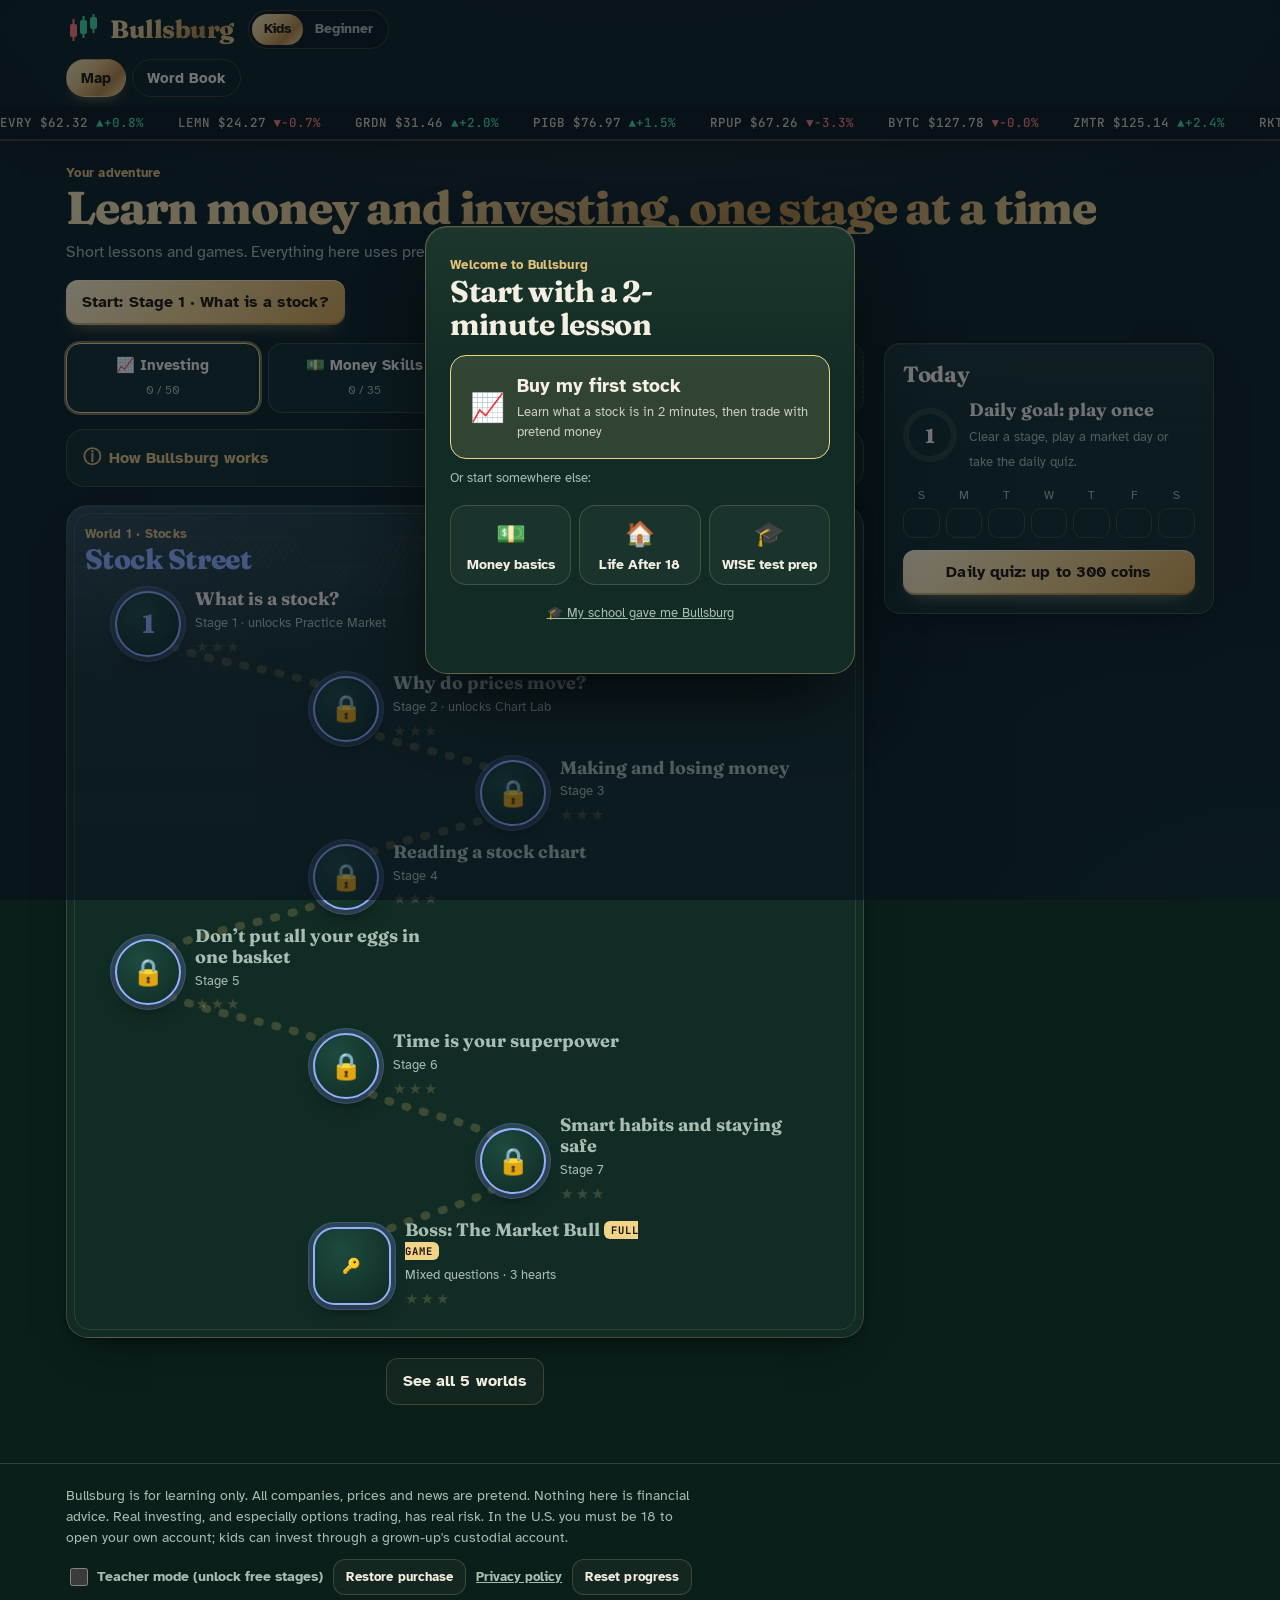
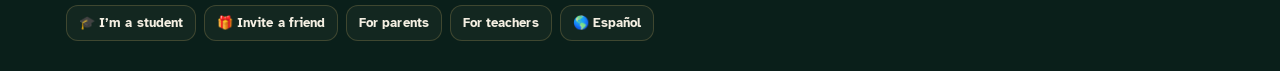
==== index.html @ 18c76fcd "Simpler first visit: one clear start, shorter home, tap-through lessons (1.5.12)" ====
<!doctype html><html lang="en"><head><meta charset="utf-8">
<meta name="viewport" content="width=device-width,initial-scale=1,viewport-fit=cover">
<title>Bullsburg: Money &amp; Investing Game</title><meta name="description" content="Bullsburg is a game that teaches money skills and investing: budgeting, banking, credit, taxes, stocks and options, all with pretend money. Free to start, with W!SE prep for schools.">
<meta http-equiv="Content-Security-Policy" content="default-src 'self'; script-src 'self' 'unsafe-inline'; style-src 'self' 'unsafe-inline'; img-src 'self' data: blob:; font-src 'self'; connect-src 'self' https://nvjlgiohvctocgbpegvi.supabase.co; media-src 'self' blob:; object-src 'none'; base-uri 'none'; form-action 'none'">
<meta name="referrer" content="no-referrer"><meta name="theme-color" content="#0A1F1A"><link rel="stylesheet" href="fonts.css"><link rel="manifest" href="manifest.json"><link rel="icon" type="image/png" sizes="48x48" href="/bullsburg-icon-48.png"><link rel="icon" type="image/png" sizes="96x96" href="/bullsburg-icon-96.png"><link rel="icon" type="image/png" sizes="192x192" href="/bullsburg-icon-192.png"><link rel="icon" href="/favicon.ico" sizes="any"><link rel="apple-touch-icon" href="/apple-touch-icon.png"><link rel="canonical" href="https://bullsburg.com/"><meta property="og:title" content="Bullsburg: Money &amp; Investing Game"><meta property="og:description" content="Learn money skills and investing by playing, with pretend money."><meta property="og:image" content="https://bullsburg.com/icon-512.png"><meta property="og:url" content="https://bullsburg.com/"><meta property="og:type" content="website"><script type="application/ld+json">{"@context": "https://schema.org", "@type": "Organization", "name": "Bullsburg", "legalName": "Bullsburg LLC", "url": "https://bullsburg.com/", "logo": "https://bullsburg.com/icon-512.png"}</script>
<style>:root{color-scheme:light;padding-top:env(safe-area-inset-top,0px);padding-bottom:env(safe-area-inset-bottom,0px)}body{margin:0;font:14px system-ui,sans-serif;-webkit-text-size-adjust:100%}img{max-width:100%}[hidden]{display:none!important}</style>
<script>window.TT_BUILD='web';window.TT_STORE_LINKS={};window.TT_ADS={};window.TT_SB={"url": "https://nvjlgiohvctocgbpegvi.supabase.co", "key": "sb_publishable_uY-81hCWhNXbnreZKwT7Tg_USO1Wljj", "google": true};window.TT_SITE="https://bullsburg.com";</script></head><body>


<style>
/* Layout: a game map of stages (two worlds), with sticky HUD + tab rail; each lab is a workbench of instrument + readout. */
:root, :root[data-theme="dark"], :root[data-theme="light"] {
  --bg: #0A1F1A; --surface: #112C25; --surface2: #163A31; --ink: #F4EFE2; --muted: #A9BCB2; --line: rgba(217,180,106,.22); --grid: rgba(217,180,106,.10);
  --accent: #E3C179; --accent-ink: #1B1404; --accent-soft: rgba(227,193,121,.14);
  --isle: #4FD6C4; --isle-soft: rgba(79,214,196,.14);
  --sun: #F2D488; --sun-ink: #1B1404; --ma: #E3C179;
  --up: #43DB9B; --down: #FF7A70; --up-soft: rgba(67,219,155,.15); --down-soft: rgba(255,122,112,.15);
  --lock: #5E7A70;
  --w1: #8FB2FF; --w3: #C3A6FF; --w3-soft: rgba(195,166,255,.14); --w4: #F4AE78; --w4-soft: rgba(244,174,120,.14); --w5: #F2D488; --w5-soft: rgba(242,212,136,.15);
  --gold: linear-gradient(135deg, #F8E7B0 0%, #E3C179 38%, #B8893B 70%, #F1D892 100%);
  --shadow: 0 1px 0 rgba(255,236,190,.06) inset, 0 18px 40px -22px rgba(0,0,0,.75), 0 2px 6px -2px rgba(0,0,0,.4);
  --f-display: "Fraunces", Georgia, "Times New Roman", serif;
  --f-body: "Atkinson Hyperlegible", "Segoe UI", system-ui, sans-serif;
  --f-mono: "JetBrains Mono", ui-monospace, "Cascadia Mono", Menlo, monospace;
  --r: 16px; color-scheme: dark;
}

* { box-sizing: border-box; }
body { background: var(--bg); color: var(--ink); font-family: var(--f-body); font-size: 16px; line-height: 1.55; }
body::before { content: ""; position: fixed; inset: 0 0 auto; height: env(safe-area-inset-top, 0px); z-index: 30; background: var(--surface); }
.wrap { max-width: 1180px; margin: 0 auto; padding-left: max(16px, env(safe-area-inset-left, 0px)); padding-right: max(16px, env(safe-area-inset-right, 0px)); }
h1, h2, h3, h4 { font-family: var(--f-display); line-height: 1.1; margin: 0; text-wrap: balance; letter-spacing: -.01em; }
p { margin: 0; }
button { font: inherit; color: inherit; cursor: pointer; }
button:focus-visible, input:focus-visible, a:focus-visible { outline: 3px solid var(--accent); outline-offset: 2px; }
.mono { font-family: var(--f-mono); font-variant-numeric: tabular-nums; }
.muted { color: var(--muted); }
.eyebrow { font-family: var(--f-mono); font-size: 11.5px; letter-spacing: .12em; text-transform: uppercase; color: var(--muted); font-weight: 700; }

/* HUD */
.hud { position: sticky; top: env(safe-area-inset-top, 0px); z-index: 20; background: var(--surface); border-bottom: 1px solid var(--line); }
.hud-row { display: flex; align-items: center; gap: 14px; padding-block: 10px; flex-wrap: wrap; }
.logo { display: flex; align-items: center; gap: 10px; text-decoration: none; color: var(--ink); }
.logo svg { flex: none; }
.logo b { font-family: var(--f-display); font-size: 25px; font-weight: 800; letter-spacing: -.02em; }
.player { display: flex; align-items: center; gap: 12px; margin-left: auto; min-width: 0; }
.lvl-badge { width: 44px; height: 44px; border-radius: 50%; display: grid; place-items: center; background: var(--sun); color: var(--sun-ink); font-family: var(--f-display); font-weight: 800; font-size: 20px; box-shadow: inset 0 -3px 0 rgba(0,0,0,.15); flex: none; }
.xpbox { min-width: 0; width: clamp(140px, 22vw, 240px); }
.xpbox .rank { font-family: var(--f-display); font-weight: 700; font-size: 16px; line-height: 1.1; white-space: nowrap; overflow: hidden; text-overflow: ellipsis; }
.xpbar { height: 10px; border-radius: 99px; background: var(--surface2); border: 1px solid var(--line); overflow: hidden; margin-top: 4px; }
.xpbar i { display: block; height: 100%; width: 0; background: linear-gradient(90deg, var(--sun), var(--ma)); border-radius: 99px; transition: width .6s cubic-bezier(.2,.8,.2,1); }
.xpnum { font-size: 11.5px; color: var(--muted); margin-top: 2px; }
.starcount { font-family: var(--f-display); font-weight: 800; font-size: 18px; display: flex; align-items: center; gap: 4px; color: var(--ink); }
.starcount span { color: var(--sun); font-size: 20px; }
.modes { display: inline-flex; border: 1px solid var(--line); border-radius: 99px; padding: 3px; background: var(--surface2); }
.modes button { border: 0; background: transparent; padding: 5px 12px; border-radius: 99px; font-size: 13.5px; font-weight: 700; color: var(--muted); }
.modes button[aria-pressed="true"] { background: var(--ink); color: var(--surface); }
.tabs { display: flex; gap: 6px; overflow-x: auto; padding-bottom: 10px; scrollbar-width: none; }
.tabs::-webkit-scrollbar { display: none; }
.tab { flex: none; border: 1px solid var(--line); background: var(--surface); padding: 7px 14px; border-radius: 99px; font-weight: 700; font-size: 14.5px; display: inline-flex; align-items: center; gap: 7px; color: var(--ink); }
.tab[aria-selected="true"] { background: var(--accent); border-color: var(--accent); color: var(--accent-ink); }
.tab.locked { color: var(--muted); border-style: dashed; }
.tab .lk { font-size: 12px; }

/* ticker tape */
.tape { overflow: hidden; border-bottom: 1px solid var(--line); background: var(--surface2); white-space: nowrap; }
.tape-in { display: inline-flex; gap: 34px; padding: 6px 0; animation: tape 48s linear infinite; font-family: var(--f-mono); font-size: 12.5px; }
.tape-in .u { color: var(--up); } .tape-in .d { color: var(--down); }
@keyframes tape { from { transform: translateX(0); } to { transform: translateX(-50%); } }

main { padding-block: 22px 40px; }
.view[hidden] { display: none !important; }
.card { background: var(--surface); border: 1px solid var(--line); border-radius: var(--r); box-shadow: var(--shadow); padding: 18px; min-width: 0; }
.btn { border: 0; border-radius: 12px; padding: 10px 16px; font-weight: 700; background: var(--accent); color: var(--accent-ink); box-shadow: inset 0 -3px 0 rgba(0,0,0,.18); }
.btn:active { transform: translateY(1px); box-shadow: inset 0 -1px 0 rgba(0,0,0,.18); }
.btn.ghost { background: var(--surface2); color: var(--ink); border: 1px solid var(--line); box-shadow: none; }
.btn.sun { background: var(--sun); color: var(--sun-ink); }
.btn.up { background: var(--up); color: #fff; } .btn.down { background: var(--down); color: #fff; }
.btn:disabled { opacity: .5; cursor: not-allowed; }
.seg { display: inline-flex; border: 1px solid var(--line); border-radius: 11px; padding: 3px; background: var(--surface2); gap: 2px; flex-wrap: wrap; }
.seg button { border: 0; background: transparent; padding: 6px 12px; border-radius: 8px; font-weight: 700; font-size: 14px; color: var(--muted); }
.seg button[aria-pressed="true"] { background: var(--surface); color: var(--ink); box-shadow: 0 1px 3px rgba(0,0,0,.12); }
.row { display: flex; gap: 10px; align-items: center; flex-wrap: wrap; }
canvas { display: block; width: 100%; touch-action: pan-y; }

/* MAP */
.map-head { display: flex; justify-content: space-between; align-items: end; gap: 16px; flex-wrap: wrap; margin-bottom: 18px; }
.map-head h1 { font-size: clamp(30px, 5vw, 46px); font-weight: 800; }
.map-head p { max-width: 54ch; color: var(--muted); margin-top: 6px; }
.how { border: 1px solid var(--line); border-radius: 18px; background: var(--surface); padding: 14px 16px; margin: 0 0 18px; }
.how > summary { cursor: pointer; font-weight: 700; color: var(--accent); list-style: none; display: flex; align-items: center; gap: 8px; min-height: 28px; }
.how > summary::-webkit-details-marker { display: none; }
.how > summary::before { content: 'ⓘ'; font-size: 18px; }
.how > summary::after { content: '▾'; margin-left: auto; transition: transform .2s; }
.how[open] > summary::after { transform: rotate(180deg); }
.how-grid { display: grid; grid-template-columns: repeat(auto-fit, minmax(220px, 1fr)); gap: 10px; margin-top: 12px; }
.how-i { text-align: left; display: flex; flex-direction: column; gap: 4px; padding: 12px 14px; border-radius: 14px; border: 1px solid var(--line); background: var(--surface2); color: var(--ink); font: inherit; cursor: pointer; }
.how-i:hover, .how-i:focus-visible { border-color: var(--accent); }
.how-i b { font-size: 16px; }
.how-i span { color: var(--muted); font-size: 14px; line-height: 1.45; }
.how-foot { color: var(--muted); font-size: 14px; margin: 12px 0 10px; }
.map-grid { display: grid; grid-template-columns: minmax(0, 1fr) 330px; gap: 20px; align-items: start; }
@media (max-width: 900px) { .map-grid { grid-template-columns: 1fr; } }
.world { border-radius: 20px; padding: 18px 18px 26px; margin-bottom: 20px; position: relative; overflow: hidden; border: 1px solid var(--line); background: var(--surface); box-shadow: var(--shadow); }
.world.w1 { background: linear-gradient(180deg, var(--accent-soft), transparent 60%), var(--surface); }
.world.w2 { background: linear-gradient(180deg, var(--isle-soft), transparent 60%), var(--surface); }
.world-top { display: flex; justify-content: space-between; align-items: center; gap: 12px; flex-wrap: wrap; position: relative; z-index: 2; }
.world-top h2 { font-size: 28px; font-weight: 800; }
.world.w2 .world-top h2 { color: var(--isle); }
.world.w1 .world-top h2 { color: var(--accent); }
.world-lock { position: absolute; inset: 0; z-index: 5; display: grid; place-items: center; background: color-mix(in srgb, var(--surface) 72%, transparent); backdrop-filter: blur(2px); text-align: center; padding: 20px; }
.world-lock div { max-width: 34ch; font-weight: 700; }
.path { position: relative; margin-top: 10px; }
.path svg.trail { position: absolute; inset: 0; width: 100%; height: 100%; pointer-events: none; z-index: 0; overflow: visible; }
.node { position: relative; z-index: 1; display: flex; align-items: center; gap: 14px; width: min(330px, calc(100% - var(--x))); margin-left: var(--x); margin-top: 14px; border: 0; background: none; text-align: left; padding: 0; }
.node .disc { flex: none; width: 66px; height: 66px; border-radius: 50%; display: grid; place-items: center; font-family: var(--f-display); font-weight: 800; font-size: 26px; background: var(--surface); border: 4px solid var(--accent); color: var(--accent); box-shadow: 0 5px 0 color-mix(in srgb, var(--accent) 55%, #000 20%); transition: transform .15s; }
.w2 .node .disc { border-color: var(--isle); color: var(--isle); box-shadow: 0 5px 0 color-mix(in srgb, var(--isle) 55%, #000 20%); }
.node.done .disc { background: var(--accent); color: var(--accent-ink); }
.w2 .node.done .disc { background: var(--isle); color: var(--accent-ink); }
.world.w3 { background: linear-gradient(180deg, var(--w3-soft), transparent 60%), var(--surface); }
.world.w3 .world-top h2 { color: var(--w3); }
.w3 .node .disc { border-color: var(--w3); color: var(--w3); box-shadow: 0 5px 0 color-mix(in srgb, var(--w3) 55%, #000 20%); }
.w3 .node.done .disc { background: var(--w3); color: var(--accent-ink); }
.world.w4 { background: linear-gradient(180deg, var(--w4-soft), transparent 60%), var(--surface); }
.world.w4 .world-top h2 { color: var(--w4); }
.w4 .node .disc { border-color: var(--w4); color: var(--w4); box-shadow: 0 5px 0 color-mix(in srgb, var(--w4) 55%, #000 20%); }
.w4 .node.done .disc { background: var(--w4); color: var(--accent-ink); }
.world.w5 { background: linear-gradient(180deg, var(--w5-soft), transparent 60%), var(--surface); }
.world.w5 .world-top h2 { color: var(--w5); }
.w5 .node .disc { border-color: var(--w5); color: var(--w5); box-shadow: 0 5px 0 color-mix(in srgb, var(--w5) 55%, #000 20%); }
.w5 .node.done .disc { background: var(--w5); color: var(--accent-ink); }
.node.next .disc { animation: bob 1.6s ease-in-out infinite; }
.node.locked .disc { border-color: var(--lock); color: var(--lock); box-shadow: 0 5px 0 var(--line); background: var(--surface2); }
.node.boss .disc { width: 78px; height: 78px; border-radius: 22px; font-size: 15px; letter-spacing: .04em; }
.node:hover:not(.locked) .disc { transform: translateY(-2px); }
.node .lbl b { display: block; font-family: var(--f-display); font-size: 18px; line-height: 1.15; }
.node .lbl small { color: var(--muted); font-size: 13px; }
.node.locked .lbl { color: var(--muted); }
.stars { color: var(--sun); letter-spacing: 2px; font-size: 15px; }
.stars .off { color: var(--line); }
@keyframes bob { 0%,100% { transform: translateY(0); } 50% { transform: translateY(-5px); } }
.side h3 { font-size: 22px; margin-bottom: 10px; }
.mission { display: grid; grid-template-columns: 26px 1fr auto; gap: 10px; align-items: start; padding: 10px 0; border-top: 1px dashed var(--line); }
.mission:first-of-type { border-top: 0; }
.mission .ck { width: 24px; height: 24px; border-radius: 7px; border: 2px solid var(--line); display: grid; place-items: center; font-weight: 800; font-size: 14px; }
.mission.got .ck { background: var(--up); border-color: var(--up); color: #fff; }
.mission b { display: block; font-size: 15px; } .mission small { color: var(--muted); font-size: 13px; display: block; line-height: 1.35; }
.mission .xp { font-family: var(--f-mono); font-size: 12px; font-weight: 700; color: var(--ma); white-space: nowrap; }
.ranks { margin-top: 18px; }
.rankrow { display: flex; justify-content: space-between; gap: 8px; font-size: 14px; padding: 4px 0; color: var(--muted); }
.rankrow.me { color: var(--ink); font-weight: 700; }
.rankrow.me::before { content: "▶"; color: var(--sun); margin-right: 6px; }

/* STAGE */
.stage { max-width: 860px; margin: 0 auto; }
.stage-top { display: flex; align-items: center; gap: 12px; flex-wrap: wrap; margin-bottom: 14px; }
.stage h2 { font-size: clamp(28px, 4.4vw, 40px); font-weight: 800; margin-top: 4px; }
.lesson-text { font-size: 18px; line-height: 1.65; max-width: 66ch; margin-top: 14px; display: grid; gap: 12px; }
.lesson-text strong { background: linear-gradient(transparent 60%, color-mix(in srgb, var(--sun) 55%, transparent) 60%); }
.terms { display: flex; flex-wrap: wrap; gap: 8px; margin-top: 16px; }
.terms span { font-size: 13px; font-weight: 700; padding: 4px 10px; border-radius: 99px; background: var(--surface2); border: 1px solid var(--line); }
.widget { margin-top: 20px; background: var(--surface2); border: 1px solid var(--line); border-radius: var(--r); padding: 16px; }
.widget h4 { font-size: 19px; margin-bottom: 8px; }
.quiz { margin-top: 22px; }
.qhead { display: flex; justify-content: space-between; align-items: center; gap: 10px; flex-wrap: wrap; }
.hearts { font-size: 22px; color: var(--down); letter-spacing: 3px; }
.hearts .gone { color: var(--line); }
.qcard { margin-top: 12px; }
.qcard .q { font-family: var(--f-display); font-size: 23px; font-weight: 700; line-height: 1.25; }
.opts { display: grid; gap: 10px; margin-top: 14px; }
.opt { text-align: left; border: 2px solid var(--line); background: var(--surface); border-radius: 13px; padding: 12px 14px; font-size: 16.5px; font-weight: 700; box-shadow: 0 3px 0 var(--line); display: flex; gap: 12px; align-items: center; }
.opt .k { flex: none; width: 28px; height: 28px; border-radius: 8px; display: grid; place-items: center; background: var(--surface2); border: 1px solid var(--line); font-family: var(--f-mono); font-size: 13px; }
.opt:hover:not(:disabled) { border-color: var(--accent); }
.opt.right { border-color: var(--up); background: var(--up-soft); box-shadow: 0 3px 0 var(--up); }
.opt.wrong { border-color: var(--down); background: var(--down-soft); box-shadow: 0 3px 0 var(--down); }
.opt:disabled { cursor: default; }
.why { margin-top: 12px; padding: 12px 14px; border-radius: 12px; font-size: 15.5px; }
.why.ok { background: var(--up-soft); } .why.no { background: var(--down-soft); }
.why b { display: block; font-family: var(--f-display); font-size: 18px; }
.sh-bar { display: flex; gap: 12px; align-items: center; justify-content: space-between; flex-wrap: wrap; margin: 16px 0 6px; }
.sh-bar .modes button { padding: 7px 14px; }
.sh-stage { background: var(--surface); border: 1px solid var(--line); border-radius: var(--r); margin-top: 12px; padding: 0 16px; box-shadow: var(--shadow); }
.sh-stage summary { list-style: none; cursor: pointer; display: flex; justify-content: space-between; align-items: center; gap: 12px; padding: 14px 0; }
.sh-stage summary::-webkit-details-marker { display: none; }
.sh-stage summary b { display: block; font-family: var(--f-display); font-size: 19px; margin-top: 2px; }
.sh-stage summary::after { content: '▾'; color: var(--muted); transition: transform .2s; }
.sh-stage[open] summary::after { transform: rotate(180deg); }
.sh-count { font-size: 13px; color: var(--muted); white-space: nowrap; margin-left: auto; } .sh-count em { color: var(--sun); font-style: normal; font-weight: 700; }
.sh-list { display: grid; gap: 10px; padding-bottom: 6px; }
.sh-q { border: 1px solid var(--line); border-radius: 12px; padding: 12px 14px; background: var(--surface2); }
.sh-q.miss { border-color: var(--sun); }
.sh-q .q { font-weight: 700; font-size: 16px; line-height: 1.35; }
.sh-q .a { margin-top: 8px; display: flex; gap: 8px; color: var(--up); font-weight: 700; } .sh-q .a span { flex: none; }
.sh-q .w { margin-top: 6px; font-size: 14.5px; color: var(--muted); }
.sh-q .tag { display: inline-block; margin-top: 8px; font-size: 12px; font-weight: 700; padding: 3px 9px; border-radius: 99px; background: var(--down-soft); }
.sh-stage:last-child { margin-bottom: 8px; }
.qprog { height: 8px; background: var(--surface2); border-radius: 99px; border: 1px solid var(--line); overflow: hidden; margin-top: 10px; }
.qprog i { display: block; height: 100%; background: var(--accent); transition: width .35s; }
.win { text-align: center; padding: 26px 16px; }
.win .big { font-size: 54px; color: var(--sun); letter-spacing: 6px; line-height: 1; }
.win h3 { font-size: 32px; margin-top: 10px; }
.win p { color: var(--muted); margin-top: 6px; }
.win .row { justify-content: center; margin-top: 18px; }

/* LABS */
.lab-head { display: flex; justify-content: space-between; gap: 16px; align-items: end; flex-wrap: wrap; margin-bottom: 16px; }
.lab-head h1 { font-size: clamp(28px, 4.4vw, 40px); font-weight: 800; }
.lab-head p { color: var(--muted); max-width: 60ch; margin-top: 4px; }
.lab-grid { display: grid; grid-template-columns: minmax(0, 1fr) 310px; gap: 18px; align-items: start; }
@media (max-width: 920px) { .lab-grid { grid-template-columns: 1fr; } }
.toolbar { display: flex; gap: 10px; flex-wrap: wrap; align-items: center; margin-bottom: 12px; }
.readout { margin-top: 10px; padding: 10px 12px; border-radius: 11px; background: var(--surface2); font-size: 14.5px; min-height: 48px; }
.readout .mono { font-size: 13px; }
.chk { display: inline-flex; align-items: center; gap: 6px; font-weight: 700; font-size: 14px; }
.chk input { width: 18px; height: 18px; accent-color: var(--accent); }
.anat svg { width: 100%; height: auto; max-width: 280px; display: block; margin: 0 auto; }
.anat ul { margin: 10px 0 0; padding-left: 18px; font-size: 14.5px; display: grid; gap: 4px; }
.game-card { margin-top: 18px; }
.game-row { display: grid; grid-template-columns: minmax(0, 1fr) 260px; gap: 16px; align-items: center; }
@media (max-width: 760px) { .game-row { grid-template-columns: 1fr; } }
.choices { display: grid; gap: 8px; }
.choices .btn { width: 100%; font-size: 16px; padding: 12px; }
.scorebar { display: flex; gap: 16px; font-family: var(--f-display); font-weight: 800; font-size: 18px; margin-bottom: 8px; }
.scorebar span { color: var(--muted); font-weight: 600; font-size: 14px; display: block; font-family: var(--f-body); }
.fb { margin-top: 10px; font-weight: 700; min-height: 24px; }
.fb.ok { color: var(--up); } .fb.no { color: var(--down); }

/* market */
.mkt-bar { display: flex; gap: 12px; align-items: center; flex-wrap: wrap; margin-bottom: 14px; }
.daychip { font-family: var(--f-display); font-weight: 800; font-size: 22px; padding: 4px 14px; border-radius: 12px; background: var(--surface); border: 1px solid var(--line); }
.mkt-grid { display: grid; grid-template-columns: 290px minmax(0, 1fr); gap: 18px; align-items: start; }
@media (max-width: 900px) { .mkt-grid { grid-template-columns: 1fr; } }
.stocklist { display: grid; gap: 8px; }
.stk { display: grid; grid-template-columns: 44px 1fr 74px; gap: 10px; align-items: center; text-align: left; border: 2px solid var(--line); background: var(--surface); border-radius: 13px; padding: 9px 10px; }
.stk[aria-pressed="true"] { border-color: var(--accent); box-shadow: 0 0 0 3px var(--accent-soft); }
.stk .tk { width: 44px; height: 44px; border-radius: 11px; display: grid; place-items: center; font-family: var(--f-display); font-weight: 800; font-size: 18px; color: #fff; }
.stk b { font-size: 14.5px; display: block; line-height: 1.2; }
.stk small { font-family: var(--f-mono); font-size: 12px; }
.stk canvas { height: 30px; }
.u { color: var(--up); } .d { color: var(--down); }
.trade { display: grid; grid-template-columns: repeat(auto-fit, minmax(150px, 1fr)); gap: 10px; align-items: end; margin-top: 12px; }
.field label { display: block; font-size: 12.5px; font-weight: 700; color: var(--muted); margin-bottom: 4px; }
.field input[type=number], .field input[type=search], .field input[type=text] { width: 100%; padding: 9px 11px; border-radius: 10px; border: 1px solid var(--line); background: var(--surface); color: var(--ink); font: 600 16px var(--f-mono); }
.status { margin-top: 10px; font-weight: 700; min-height: 22px; }
.stats { display: grid; grid-template-columns: repeat(auto-fit, minmax(130px, 1fr)); gap: 10px; }
.stat { background: var(--surface2); border-radius: 12px; padding: 10px 12px; border: 1px solid var(--line); }
.stat span { display: block; font-size: 12px; font-weight: 700; color: var(--muted); text-transform: uppercase; letter-spacing: .06em; }
.stat b { font-family: var(--f-mono); font-size: 18px; font-variant-numeric: tabular-nums; }
.tbl-wrap { overflow-x: auto; margin-top: 12px; }
table { width: 100%; border-collapse: collapse; font-size: 14px; }
th, td { padding: 8px 8px; text-align: right; border-bottom: 1px solid var(--line); white-space: nowrap; }
th:first-child, td:first-child { text-align: left; }
th { font-size: 12px; color: var(--muted); text-transform: uppercase; letter-spacing: .05em; }
td { font-family: var(--f-mono); font-variant-numeric: tabular-nums; }
.news { list-style: none; margin: 0; padding: 0; display: grid; gap: 8px; }
.news li { font-size: 14px; padding: 8px 10px; border-radius: 10px; background: var(--surface2); border-left: 4px solid var(--line); }
.news li.u { border-left-color: var(--up); color: var(--ink); } .news li.d { border-left-color: var(--down); color: var(--ink); }
.news li small { font-family: var(--f-mono); color: var(--muted); margin-right: 6px; }

/* options lab */
.opt-grid { display: grid; grid-template-columns: 320px minmax(0, 1fr); gap: 18px; align-items: start; }
@media (max-width: 920px) { .opt-grid { grid-template-columns: 1fr; } }
.ctrl { display: grid; gap: 12px; }
.ctrl .two { display: grid; grid-template-columns: 1fr 1fr; gap: 10px; }
.slider label { display: flex; justify-content: space-between; font-size: 13px; font-weight: 700; color: var(--muted); }
.slider label b { font-family: var(--f-mono); color: var(--ink); }
input[type=range] { width: 100%; accent-color: var(--accent); }
.explain { margin-top: 12px; padding: 14px; border-radius: 12px; background: var(--surface2); font-size: 16px; line-height: 1.55; }
.explain .pl { font-family: var(--f-display); font-size: 24px; font-weight: 800; display: block; }
.legend { display: flex; gap: 14px; flex-wrap: wrap; font-size: 13px; color: var(--muted); margin-top: 8px; }
.legend i { display: inline-block; width: 18px; height: 3px; vertical-align: middle; margin-right: 5px; border-radius: 2px; }
.chips { display: flex; gap: 6px; flex-wrap: wrap; }
.chip { border: 1px solid var(--line); background: var(--surface); padding: 5px 11px; border-radius: 99px; font-size: 13px; font-weight: 700; }

/* words */
.words { display: grid; grid-template-columns: repeat(auto-fill, minmax(260px, 1fr)); gap: 12px; margin-top: 14px; }
.word { background: var(--surface); border: 1px solid var(--line); border-radius: 13px; padding: 14px; }
.word b { font-family: var(--f-display); font-size: 19px; display: block; }
.word .tag { font-family: var(--f-mono); font-size: 10.5px; letter-spacing: .1em; text-transform: uppercase; color: var(--muted); }
.word p { font-size: 14.5px; margin-top: 4px; }

/* locked lab screen */
.lockscreen { text-align: center; padding: 50px 16px; max-width: 520px; margin: 0 auto; }
.ob-who { display: flex; align-items: center; flex-wrap: wrap; gap: 8px; margin-top: 12px; }
.ob-w { font: inherit; font-size: 14px; padding: 7px 14px; border-radius: 999px; border: 1px solid var(--line, rgba(255,255,255,.18)); background: transparent; color: inherit; cursor: pointer; }
.ob-w.on { background: var(--sun, #E3C179); color: #10261F; border-color: transparent; font-weight: 700; }
.ob-goals { display: grid; gap: 10px; margin-top: 14px; }
.ob-goal { font: inherit; text-align: left; display: grid; grid-template-columns: 40px 1fr; column-gap: 10px; align-items: center; padding: 12px 14px; border-radius: 16px; border: 1px solid var(--line, rgba(255,255,255,.18)); background: rgba(255,255,255,.04); color: inherit; cursor: pointer; }
.ob-goal:hover, .ob-goal:focus-visible { border-color: var(--sun, #E3C179); }
.ob-goal span { grid-row: span 2; font-size: 28px; text-align: center; }
.ob-goal b { font-size: 17px; } .ob-goal small { opacity: .8; font-size: 13px; }
.ob-main { border-color: var(--sun, #E3C179); background: color-mix(in srgb, var(--sun, #E3C179) 14%, transparent); padding: 16px; }
.ob-main b { font-size: 19px; }
.ob-or { margin: 16px 0 8px; }
.ob-alt { display: grid; grid-template-columns: repeat(3, 1fr); gap: 8px; }
.ob-mini { grid-template-columns: 1fr; text-align: center; justify-items: center; row-gap: 4px; padding: 10px 6px; }
.ob-mini span { grid-row: auto; font-size: 24px; } .ob-mini b { font-size: 14px; line-height: 1.2; }
.linkish { font: inherit; font-size: 13px; background: none; border: 0; color: var(--muted, #A9BCB2); text-decoration: underline; cursor: pointer; padding: 6px; }
.allw { display: block; margin: 4px auto 18px; }
.lpager { display: grid; gap: 12px; margin: 18px 0 8px; max-width: 66ch; }
.lp-dots { display: flex; gap: 6px; } .lp-dots i { width: 22px; height: 6px; border-radius: 99px; background: var(--line); } .lp-dots i.on { background: var(--sun, #E3C179); }
#continue { white-space: normal; text-align: left; }
.lockscreen .pad { font-size: 54px; line-height: 1; }
.lockscreen h2 { font-size: 30px; margin-top: 10px; }
.lockscreen p { color: var(--muted); margin-top: 8px; }

/* overlays */
.toast { position: fixed; left: 50%; bottom: calc(18px + env(safe-area-inset-bottom, 0px)); transform: translateX(-50%) translateY(140%); background: var(--ink); color: var(--surface); padding: 11px 18px; border-radius: 12px; font-weight: 700; z-index: 60; transition: transform .3s, visibility .3s; max-width: calc(100% - 32px); text-align: center; visibility: hidden; }
.toast.show { transform: translateX(-50%) translateY(0); visibility: visible; }
.xp-pop { position: fixed; z-index: 70; pointer-events: none; font-family: var(--f-display); font-weight: 800; font-size: 22px; color: var(--ma); text-shadow: 0 2px 0 var(--surface); animation: pop 1.1s ease-out forwards; }
@keyframes pop { 0% { opacity: 0; transform: translate(-50%, 0) scale(.7); } 15% { opacity: 1; transform: translate(-50%, -8px) scale(1.1); } 100% { opacity: 0; transform: translate(-50%, -60px) scale(1); } }
.levelup { position: fixed; inset: 0; z-index: 80; display: grid; place-items: center; background: rgba(8,14,28,.55); padding: 16px; }
.levelup[hidden] { display: none; }
.levelup .box { background: var(--surface); border-radius: 22px; padding: 28px 24px; text-align: center; max-width: 380px; width: 100%; box-shadow: 0 30px 60px -20px rgba(0,0,0,.5); position: relative; animation: zoom .4s cubic-bezier(.2,1.4,.4,1); }
.levelup .lv { width: 96px; height: 96px; margin: -70px auto 6px; border-radius: 50%; background: var(--sun); color: var(--sun-ink); display: grid; place-items: center; font-family: var(--f-display); font-weight: 800; font-size: 46px; border: 6px solid var(--surface); }
.levelup h2 { font-size: 34px; } .levelup p { color: var(--muted); margin: 6px 0 16px; }
@keyframes zoom { from { transform: scale(.6); opacity: 0; } to { transform: scale(1); opacity: 1; } }
.pw .box { text-align: left; max-width: 430px; max-height: calc(100dvh - 24px); overflow-y: auto; overscroll-behavior: contain; }
.pw .box h2 { font-size: 30px; }
.pw .price { font-family: var(--f-display); font-weight: 800; font-size: 40px; color: var(--ink); line-height: 1; }
.pw .price small { font-size: 15px; color: var(--muted); font-weight: 600; margin-left: 6px; }
.plans { display: grid; grid-template-columns: 1fr 1fr; gap: 10px; margin-top: 14px; }
.plan { text-align: left; border: 1.5px solid var(--line); background: var(--surface2); color: var(--ink); border-radius: 14px; padding: 12px 14px; display: flex; flex-direction: column; gap: 4px; }
.plan.on { border-color: var(--sun); box-shadow: 0 0 0 3px rgba(242,212,136,.18); }
.plan .pl-name { font-weight: 700; font-size: 14px; display: flex; gap: 6px; align-items: center; flex-wrap: wrap; }
.plan .pl-name i { font-style: normal; font-size: 11px; font-weight: 800; padding: 2px 7px; border-radius: 99px; background: var(--sun); color: var(--sun-ink); }
.plan .pl-price { font-family: var(--f-display); font-size: 26px; font-weight: 800; } .plan .pl-price small { font-size: 14px; color: var(--muted); font-weight: 600; }
.plan .pl-note { font-size: 12.5px; color: var(--muted); }
.sub-terms { font-size: 11.5px; line-height: 1.45; } .sub-terms a { color: inherit; text-decoration: underline; }
.pw ul { margin: 12px 0 16px; padding-left: 0; list-style: none; display: grid; gap: 7px; }
.pw li { display: flex; gap: 9px; align-items: start; font-size: 15.5px; }
.pw li::before { content: "\2713"; flex: none; width: 22px; height: 22px; border-radius: 6px; background: var(--up-soft); color: var(--up); display: grid; place-items: center; font-weight: 800; font-size: 13px; }
.pw .actions { display: grid; gap: 8px; }
.pw .actions .btn { width: 100%; padding: 13px; font-size: 16.5px; }
.pw .gateq { font-family: var(--f-display); font-size: 22px; font-weight: 700; margin: 10px 0; line-height: 1.25; }
.pw .err { color: var(--down); font-weight: 700; min-height: 22px; margin-top: 6px; }
.pw .fine { font-size: 12.5px; color: var(--muted); margin-top: 10px; }
.fullchip { font-family: var(--f-mono); font-size: 10.5px; font-weight: 700; letter-spacing: .08em; text-transform: uppercase; padding: 2px 7px; border-radius: 6px; background: var(--sun); color: var(--sun-ink); margin-left: 4px; vertical-align: 2px; }
#confetti { position: fixed; inset: 0; z-index: 75; pointer-events: none; width: 100%; height: 100%; }
footer { border-top: 1px solid var(--line); padding-block: 22px 30px; color: var(--muted); font-size: 13.5px; }
footer .row { justify-content: space-between; }
@media (prefers-reduced-motion: reduce) { .tape-in, .node.next .disc { animation: none; } .xp-pop { animation-duration: .01s; } .levelup .box { animation: none; } }
@media (max-width: 560px) { .xpbox { width: 120px; } .logo b { font-size: 21px; } .hud-row { gap: 10px; } .modes button { padding: 5px 9px; font-size: 12.5px; } .node .disc { width: 56px; height: 56px; font-size: 22px; } }
.daychip { display: inline-flex; flex-direction: column; line-height: 1.1; }
.daychip small { font-size: 11px; color: var(--muted); font-weight: 500; }
.facts { display: grid; grid-template-columns: repeat(auto-fill, minmax(150px, 1fr)); gap: 6px 14px; margin-top: 12px; font-size: 13px; }
.facts span { display: block; color: var(--muted); font-size: 11.5px; font-weight: 700; text-transform: uppercase; letter-spacing: .05em; }
.facts b { font-family: var(--f-mono); font-size: 13px; font-weight: 700; }
.exps { display: flex; gap: 6px; overflow-x: auto; padding-bottom: 4px; max-width: 100%; }
.exps .chip { display: inline-flex; flex-direction: column; align-items: center; line-height: 1.15; flex: none; }
.exps .chip small { font-family: var(--f-mono); font-size: 10.5px; color: var(--muted); font-weight: 500; }
.exps .chip.on { background: var(--accent); border-color: var(--accent); color: var(--accent-ink); }
.exps .chip.on small { color: var(--accent-ink); }
table.chain tbody tr { cursor: pointer; }
table.chain tbody tr:hover td { background: var(--accent-soft); }
table.chain tr.itm td { background: var(--up-soft); }
table.chain tr.sel td { background: var(--accent-soft); box-shadow: inset 0 2px 0 var(--accent), inset 0 -2px 0 var(--accent); }
.ticket { margin-top: 14px; border: 2px solid var(--accent); border-radius: 14px; padding: 14px; background: var(--surface2); }
.ticket h4 { font-size: 20px; }
.ticket .stats { grid-template-columns: repeat(auto-fill, minmax(118px, 1fr)); }
.ticket .stat b { font-size: 15px; }
.btn.mini { padding: 5px 10px; font-size: 13px; }
.subh { font-size: 17px; margin: 16px 0 0; }
.avg-note { font-size: 13px; margin: 6px 0 0; }
td.empty { font-family: var(--f-body); color: var(--muted); text-align: left !important; white-space: normal; }
.orders { list-style: none; margin: 8px 0 0; padding: 0; display: grid; gap: 6px; font-size: 14px; }
.orders li { display: flex; justify-content: space-between; align-items: center; gap: 10px; padding: 8px 10px; border-radius: 10px; background: var(--surface2); }
.two-col { display: grid; grid-template-columns: 1fr 1fr; gap: 18px; }
@media (max-width: 760px) { .two-col { grid-template-columns: 1fr; } }
.lockmini { text-align: center; padding: 24px 10px; } .lockmini p { color: var(--muted); margin: 6px 0 12px; }

.xbar { margin-top: 12px; } .xb { display: flex; height: 18px; border-radius: 99px; overflow: hidden; background: var(--line); max-width: 520px; }
.xb span { display: block; height: 100%; transition: width .2s; } .xbar p { margin-top: 6px; font-size: 15px; }
.grad { text-align: left; } .grad h3 { text-align: center; } .grad ul { margin: 12px 0 0; padding-left: 20px; display: grid; gap: 6px; font-size: 15.5px; }
.cert { border: 3px double var(--w5); border-radius: 18px; padding: 22px 18px; text-align: center; background: var(--w5-soft); margin-bottom: 16px; }
.cert .eyebrow { color: var(--w5); } .cert h3 { font-size: 30px; margin-top: 6px; } .cert p { color: var(--muted); }
.coinbox { display: grid; gap: 10px; margin-top: 14px; }
.coin-row { display: flex; align-items: center; gap: 12px; border: 2px solid var(--line); border-radius: 16px; padding: 10px 12px; background: var(--surface); }
.coin-row .ci { font-size: 26px; line-height: 1; } .coin-row .ct { flex: 1; min-width: 0; } .coin-row .ct b { font-family: var(--f-display); font-size: 19px; display: block; } .coin-row .ct small { color: var(--muted); font-size: 13.5px; }
.coin-row.best { border-color: var(--sun); background: color-mix(in srgb, var(--sun) 12%, var(--surface)); } .coin-row .tagb { font-size: 11px; font-weight: 800; background: var(--sun); color: #2b1d00; border-radius: 99px; padding: 2px 8px; margin-left: 6px; vertical-align: middle; white-space: nowrap; display: inline-block; }
.coin-row .btn { white-space: nowrap; } .coin-sec { font-family: var(--f-display); font-weight: 800; font-size: 15px; color: var(--muted); margin-top: 6px; text-transform: uppercase; letter-spacing: .04em; }
#m-addcash { margin-left: auto; }

/* ============ LUXE: banker's-green vault, gold leaf, banknote engraving ============ */
body { background:
   radial-gradient(1200px 600px at 50% -10%, rgba(227,193,121,.10), transparent 60%),
   radial-gradient(900px 700px at 100% 110%, rgba(79,214,196,.06), transparent 60%), var(--bg); background-attachment: fixed; }
body::before { background: #0A1F1A; }
::selection { background: rgba(227,193,121,.35); }
h1, h2, h3, h4 { font-family: var(--f-display); font-weight: 700; letter-spacing: -.015em; font-optical-sizing: auto; }
.map-head h1, .lab-head h1 { font-weight: 800; letter-spacing: -.025em; background: var(--gold); -webkit-background-clip: text; background-clip: text; color: transparent; }
.eyebrow { font-family: var(--f-body); letter-spacing: .02em; text-transform: none; font-size: 13px; color: var(--accent); font-weight: 700; }
/* HUD */
.hud { background: rgba(10,31,26,.82); backdrop-filter: blur(14px) saturate(1.2); -webkit-backdrop-filter: blur(14px) saturate(1.2); border-bottom: 1px solid var(--line); box-shadow: 0 10px 30px -20px rgba(0,0,0,.9); }
.logo b { font-family: var(--f-display); font-weight: 800; letter-spacing: -.02em; background: var(--gold); -webkit-background-clip: text; background-clip: text; color: transparent; }
.lvl-badge { position: relative; background: radial-gradient(circle at 35% 30%, #FFF4CF, #E3C179 45%, #9C7230 100%); color: #2A1D05; font-family: var(--f-display);
  box-shadow: 0 0 0 2px #7A5620, 0 0 0 4px rgba(227,193,121,.35), 0 6px 14px -4px rgba(0,0,0,.7), inset 0 -3px 6px rgba(80,50,10,.45), inset 0 2px 3px rgba(255,255,255,.6); }
.lvl-badge::after { content: ""; position: absolute; inset: 3px; border-radius: 50%; border: 1px dashed rgba(90,60,15,.45); pointer-events: none; }
.xpbar { background: rgba(0,0,0,.35); border-color: var(--line); height: 9px; }
.xpbar i { background: linear-gradient(90deg, #B8893B, #F2D488 60%, #FFF3C8); box-shadow: 0 0 12px rgba(242,212,136,.45); }
.starcount span { color: #F2D488; text-shadow: 0 0 10px rgba(242,212,136,.5); }
.modes { background: rgba(0,0,0,.25); border-color: var(--line); }
.modes button[aria-pressed="true"] { background: var(--gold); color: #1B1404; }
.tab { background: transparent; border-color: var(--line); color: var(--ink); font-weight: 700; }
.tab:hover { border-color: rgba(227,193,121,.5); }
.tab[aria-selected="true"] { background: var(--gold); border-color: transparent; color: #1B1404; box-shadow: 0 6px 16px -8px rgba(227,193,121,.7); }
.tab.locked { color: #8AA398; }
.tape { background: #071712; border-bottom: 1px solid var(--line); }
.tape-in { color: #D9CFB8; }
/* surfaces */
.card { background: linear-gradient(180deg, rgba(255,236,190,.035), transparent 40%), var(--surface); border: 1px solid var(--line); box-shadow: var(--shadow); }
.btn { border-radius: 12px; background: var(--gold); color: #1B1404; font-weight: 700; letter-spacing: .005em;
  box-shadow: inset 0 1px 0 rgba(255,255,255,.55), inset 0 -2px 0 rgba(90,60,15,.35), 0 8px 18px -10px rgba(227,193,121,.65); }
.btn:hover { filter: brightness(1.05); }
.btn:active { transform: translateY(1px); box-shadow: inset 0 1px 0 rgba(255,255,255,.4), inset 0 -1px 0 rgba(90,60,15,.35); }
.btn.ghost { background: rgba(255,236,190,.04); color: var(--ink); border: 1px solid var(--line); box-shadow: none; }
.btn.ghost:hover { border-color: rgba(227,193,121,.55); background: rgba(227,193,121,.08); filter: none; }
.btn.sun { background: linear-gradient(135deg, #FFF3C8, #F2D488 45%, #D3A548); color: #1B1404; }
.btn.up { background: linear-gradient(180deg, #4FE6A6, #1FA670); color: #04200F; box-shadow: inset 0 1px 0 rgba(255,255,255,.4), 0 8px 18px -10px rgba(67,219,155,.7); }
.btn.down { background: linear-gradient(180deg, #FF8E84, #D9443A); color: #2A0503; box-shadow: inset 0 1px 0 rgba(255,255,255,.35), 0 8px 18px -10px rgba(255,122,112,.7); }
.seg { background: rgba(0,0,0,.25); border-color: var(--line); }
.seg button[aria-pressed="true"] { background: var(--surface2); color: var(--accent); box-shadow: inset 0 0 0 1px rgba(227,193,121,.45); }
input, select, textarea { background: rgba(0,0,0,.25) !important; color: var(--ink) !important; border-color: var(--line) !important; }
input:focus, select:focus { border-color: var(--accent) !important; }
button:focus-visible, input:focus-visible, a:focus-visible { outline-color: #F2D488; }
/* the map: each world is an engraved certificate */
.world { border-radius: 22px; border: 1px solid var(--line); box-shadow: var(--shadow); isolation: isolate; }
.world::before { content: ""; position: absolute; inset: 0 0 auto; height: 150px; background: url("data:image/svg+xml,%3Csvg%20xmlns%3D%22http%3A//www.w3.org/2000/svg%22%20width%3D%22240%22%20height%3D%22120%22%3E%3Cg%20fill%3D%22none%22%20stroke%3D%22%23D9B46A%22%20stroke-width%3D%22.6%22%20opacity%3D%22.55%22%3E%3Cpath%20d%3D%22M0%2C60.0%20L4%2C67.9%20L8%2C75.1%20L12%2C81.2%20L16%2C85.8%20L20%2C88.5%20L24%2C89.2%20L28%2C88.1%20L32%2C85.3%20L36%2C81.2%20L40%2C76.5%20L44%2C71.5%20L48%2C66.9%20L52%2C63.2%20L56%2C60.8%20L60%2C60.0%20L64%2C60.8%20L68%2C63.2%20L72%2C66.9%20L76%2C71.5%20L80%2C76.5%20L84%2C81.2%20L88%2C85.3%20L92%2C88.1%20L96%2C89.2%20L100%2C88.5%20L104%2C85.8%20L108%2C81.2%20L112%2C75.1%20L116%2C67.9%20L120%2C60.0%20L124%2C52.1%20L128%2C44.9%20L132%2C38.8%20L136%2C34.2%20L140%2C31.5%20L144%2C30.8%20L148%2C31.9%20L152%2C34.7%20L156%2C38.8%20L160%2C43.5%20L164%2C48.5%20L168%2C53.1%20L172%2C56.8%20L176%2C59.2%20L180%2C60.0%20L184%2C59.2%20L188%2C56.8%20L192%2C53.1%20L196%2C48.5%20L200%2C43.5%20L204%2C38.8%20L208%2C34.7%20L212%2C31.9%20L216%2C30.8%20L220%2C31.5%20L224%2C34.2%20L228%2C38.8%20L232%2C44.9%20L236%2C52.1%20L240%2C60.0%22/%3E%3Cpath%20d%3D%22M0%2C72.8%20L4%2C79.4%20L8%2C84.5%20L12%2C87.8%20L16%2C89.2%20L20%2C88.7%20L24%2C86.4%20L28%2C82.7%20L32%2C78.1%20L36%2C73.1%20L40%2C68.4%20L44%2C64.3%20L48%2C61.5%20L52%2C60.1%20L56%2C60.4%20L60%2C62.3%20L64%2C65.6%20L68%2C69.9%20L72%2C74.8%20L76%2C79.7%20L80%2C84.1%20L84%2C87.3%20L88%2C89.1%20L92%2C89.0%20L96%2C86.9%20L100%2C83.0%20L104%2C77.3%20L108%2C70.4%20L112%2C62.6%20L116%2C54.7%20L120%2C47.2%20L124%2C40.6%20L128%2C35.5%20L132%2C32.2%20L136%2C30.8%20L140%2C31.3%20L144%2C33.6%20L148%2C37.3%20L152%2C41.9%20L156%2C46.9%20L160%2C51.6%20L164%2C55.7%20L168%2C58.5%20L172%2C59.9%20L176%2C59.6%20L180%2C57.7%20L184%2C54.4%20L188%2C50.1%20L192%2C45.2%20L196%2C40.3%20L200%2C35.9%20L204%2C32.7%20L208%2C30.9%20L212%2C31.0%20L216%2C33.1%20L220%2C37.0%20L224%2C42.7%20L228%2C49.6%20L232%2C57.4%20L236%2C65.3%20L240%2C72.8%22/%3E%3Cpath%20d%3D%22M0%2C83.0%20L4%2C86.9%20L8%2C89.0%20L12%2C89.1%20L16%2C87.3%20L20%2C84.1%20L24%2C79.7%20L28%2C74.8%20L32%2C69.9%20L36%2C65.6%20L40%2C62.3%20L44%2C60.4%20L48%2C60.1%20L52%2C61.5%20L56%2C64.3%20L60%2C68.4%20L64%2C73.1%20L68%2C78.1%20L72%2C82.7%20L76%2C86.4%20L80%2C88.7%20L84%2C89.2%20L88%2C87.8%20L92%2C84.5%20L96%2C79.4%20L100%2C72.8%20L104%2C65.3%20L108%2C57.4%20L112%2C49.6%20L116%2C42.7%20L120%2C37.0%20L124%2C33.1%20L128%2C31.0%20L132%2C30.9%20L136%2C32.7%20L140%2C35.9%20L144%2C40.3%20L148%2C45.2%20L152%2C50.1%20L156%2C54.4%20L160%2C57.7%20L164%2C59.6%20L168%2C59.9%20L172%2C58.5%20L176%2C55.7%20L180%2C51.6%20L184%2C46.9%20L188%2C41.9%20L192%2C37.3%20L196%2C33.6%20L200%2C31.3%20L204%2C30.8%20L208%2C32.2%20L212%2C35.5%20L216%2C40.6%20L220%2C47.2%20L224%2C54.7%20L228%2C62.6%20L232%2C70.4%20L236%2C77.3%20L240%2C83.0%22/%3E%3Cpath%20d%3D%22M0%2C88.5%20L4%2C89.2%20L8%2C88.1%20L12%2C85.3%20L16%2C81.2%20L20%2C76.5%20L24%2C71.5%20L28%2C66.9%20L32%2C63.2%20L36%2C60.8%20L40%2C60.0%20L44%2C60.8%20L48%2C63.2%20L52%2C66.9%20L56%2C71.5%20L60%2C76.5%20L64%2C81.2%20L68%2C85.3%20L72%2C88.1%20L76%2C89.2%20L80%2C88.5%20L84%2C85.8%20L88%2C81.2%20L92%2C75.1%20L96%2C67.9%20L100%2C60.0%20L104%2C52.1%20L108%2C44.9%20L112%2C38.8%20L116%2C34.2%20L120%2C31.5%20L124%2C30.8%20L128%2C31.9%20L132%2C34.7%20L136%2C38.8%20L140%2C43.5%20L144%2C48.5%20L148%2C53.1%20L152%2C56.8%20L156%2C59.2%20L160%2C60.0%20L164%2C59.2%20L168%2C56.8%20L172%2C53.1%20L176%2C48.5%20L180%2C43.5%20L184%2C38.8%20L188%2C34.7%20L192%2C31.9%20L196%2C30.8%20L200%2C31.5%20L204%2C34.2%20L208%2C38.8%20L212%2C44.9%20L216%2C52.1%20L220%2C60.0%20L224%2C67.9%20L228%2C75.1%20L232%2C81.2%20L236%2C85.8%20L240%2C88.5%22/%3E%3Cpath%20d%3D%22M0%2C88.7%20L4%2C86.4%20L8%2C82.7%20L12%2C78.1%20L16%2C73.1%20L20%2C68.4%20L24%2C64.3%20L28%2C61.5%20L32%2C60.1%20L36%2C60.4%20L40%2C62.3%20L44%2C65.6%20L48%2C69.9%20L52%2C74.8%20L56%2C79.7%20L60%2C84.1%20L64%2C87.3%20L68%2C89.1%20L72%2C89.0%20L76%2C86.9%20L80%2C83.0%20L84%2C77.3%20L88%2C70.4%20L92%2C62.6%20L96%2C54.7%20L100%2C47.2%20L104%2C40.6%20L108%2C35.5%20L112%2C32.2%20L116%2C30.8%20L120%2C31.3%20L124%2C33.6%20L128%2C37.3%20L132%2C41.9%20L136%2C46.9%20L140%2C51.6%20L144%2C55.7%20L148%2C58.5%20L152%2C59.9%20L156%2C59.6%20L160%2C57.7%20L164%2C54.4%20L168%2C50.1%20L172%2C45.2%20L176%2C40.3%20L180%2C35.9%20L184%2C32.7%20L188%2C30.9%20L192%2C31.0%20L196%2C33.1%20L200%2C37.0%20L204%2C42.7%20L208%2C49.6%20L212%2C57.4%20L216%2C65.3%20L220%2C72.8%20L224%2C79.4%20L228%2C84.5%20L232%2C87.8%20L236%2C89.2%20L240%2C88.7%22/%3E%3Cpath%20d%3D%22M0%2C84.1%20L4%2C79.7%20L8%2C74.8%20L12%2C69.9%20L16%2C65.6%20L20%2C62.3%20L24%2C60.4%20L28%2C60.1%20L32%2C61.5%20L36%2C64.3%20L40%2C68.4%20L44%2C73.1%20L48%2C78.1%20L52%2C82.7%20L56%2C86.4%20L60%2C88.7%20L64%2C89.2%20L68%2C87.8%20L72%2C84.5%20L76%2C79.4%20L80%2C72.8%20L84%2C65.3%20L88%2C57.4%20L92%2C49.6%20L96%2C42.7%20L100%2C37.0%20L104%2C33.1%20L108%2C31.0%20L112%2C30.9%20L116%2C32.7%20L120%2C35.9%20L124%2C40.3%20L128%2C45.2%20L132%2C50.1%20L136%2C54.4%20L140%2C57.7%20L144%2C59.6%20L148%2C59.9%20L152%2C58.5%20L156%2C55.7%20L160%2C51.6%20L164%2C46.9%20L168%2C41.9%20L172%2C37.3%20L176%2C33.6%20L180%2C31.3%20L184%2C30.8%20L188%2C32.2%20L192%2C35.5%20L196%2C40.6%20L200%2C47.2%20L204%2C54.7%20L208%2C62.6%20L212%2C70.4%20L216%2C77.3%20L220%2C83.0%20L224%2C86.9%20L228%2C89.0%20L232%2C89.1%20L236%2C87.3%20L240%2C84.1%22/%3E%3Cpath%20d%3D%22M0%2C76.5%20L4%2C71.5%20L8%2C66.9%20L12%2C63.2%20L16%2C60.8%20L20%2C60.0%20L24%2C60.8%20L28%2C63.2%20L32%2C66.9%20L36%2C71.5%20L40%2C76.5%20L44%2C81.2%20L48%2C85.3%20L52%2C88.1%20L56%2C89.2%20L60%2C88.5%20L64%2C85.8%20L68%2C81.2%20L72%2C75.1%20L76%2C67.9%20L80%2C60.0%20L84%2C52.1%20L88%2C44.9%20L92%2C38.8%20L96%2C34.2%20L100%2C31.5%20L104%2C30.8%20L108%2C31.9%20L112%2C34.7%20L116%2C38.8%20L120%2C43.5%20L124%2C48.5%20L128%2C53.1%20L132%2C56.8%20L136%2C59.2%20L140%2C60.0%20L144%2C59.2%20L148%2C56.8%20L152%2C53.1%20L156%2C48.5%20L160%2C43.5%20L164%2C38.8%20L168%2C34.7%20L172%2C31.9%20L176%2C30.8%20L180%2C31.5%20L184%2C34.2%20L188%2C38.8%20L192%2C44.9%20L196%2C52.1%20L200%2C60.0%20L204%2C67.9%20L208%2C75.1%20L212%2C81.2%20L216%2C85.8%20L220%2C88.5%20L224%2C89.2%20L228%2C88.1%20L232%2C85.3%20L236%2C81.2%20L240%2C76.5%22/%3E%3Cpath%20d%3D%22M0%2C68.4%20L4%2C64.3%20L8%2C61.5%20L12%2C60.1%20L16%2C60.4%20L20%2C62.3%20L24%2C65.6%20L28%2C69.9%20L32%2C74.8%20L36%2C79.7%20L40%2C84.1%20L44%2C87.3%20L48%2C89.1%20L52%2C89.0%20L56%2C86.9%20L60%2C83.0%20L64%2C77.3%20L68%2C70.4%20L72%2C62.6%20L76%2C54.7%20L80%2C47.2%20L84%2C40.6%20L88%2C35.5%20L92%2C32.2%20L96%2C30.8%20L100%2C31.3%20L104%2C33.6%20L108%2C37.3%20L112%2C41.9%20L116%2C46.9%20L120%2C51.6%20L124%2C55.7%20L128%2C58.5%20L132%2C59.9%20L136%2C59.6%20L140%2C57.7%20L144%2C54.4%20L148%2C50.1%20L152%2C45.2%20L156%2C40.3%20L160%2C35.9%20L164%2C32.7%20L168%2C30.9%20L172%2C31.0%20L176%2C33.1%20L180%2C37.0%20L184%2C42.7%20L188%2C49.6%20L192%2C57.4%20L196%2C65.3%20L200%2C72.8%20L204%2C79.4%20L208%2C84.5%20L212%2C87.8%20L216%2C89.2%20L220%2C88.7%20L224%2C86.4%20L228%2C82.7%20L232%2C78.1%20L236%2C73.1%20L240%2C68.4%22/%3E%3Cpath%20d%3D%22M0%2C62.3%20L4%2C60.4%20L8%2C60.1%20L12%2C61.5%20L16%2C64.3%20L20%2C68.4%20L24%2C73.1%20L28%2C78.1%20L32%2C82.7%20L36%2C86.4%20L40%2C88.7%20L44%2C89.2%20L48%2C87.8%20L52%2C84.5%20L56%2C79.4%20L60%2C72.8%20L64%2C65.3%20L68%2C57.4%20L72%2C49.6%20L76%2C42.7%20L80%2C37.0%20L84%2C33.1%20L88%2C31.0%20L92%2C30.9%20L96%2C32.7%20L100%2C35.9%20L104%2C40.3%20L108%2C45.2%20L112%2C50.1%20L116%2C54.4%20L120%2C57.7%20L124%2C59.6%20L128%2C59.9%20L132%2C58.5%20L136%2C55.7%20L140%2C51.6%20L144%2C46.9%20L148%2C41.9%20L152%2C37.3%20L156%2C33.6%20L160%2C31.3%20L164%2C30.8%20L168%2C32.2%20L172%2C35.5%20L176%2C40.6%20L180%2C47.2%20L184%2C54.7%20L188%2C62.6%20L192%2C70.4%20L196%2C77.3%20L200%2C83.0%20L204%2C86.9%20L208%2C89.0%20L212%2C89.1%20L216%2C87.3%20L220%2C84.1%20L224%2C79.7%20L228%2C74.8%20L232%2C69.9%20L236%2C65.6%20L240%2C62.3%22/%3E%3C/g%3E%3C/svg%3E") repeat-x top left / 240px 120px; opacity: .22; z-index: -1;
  -webkit-mask: linear-gradient(180deg, #000 30%, transparent); mask: linear-gradient(180deg, #000 30%, transparent); }
.world::after { content: ""; position: absolute; inset: 7px; border-radius: 16px; border: 1px solid rgba(227,193,121,.14); pointer-events: none; z-index: -1; }
.world.w1 { --wc: var(--w1); } .world.w2 { --wc: var(--isle); } .world.w3 { --wc: var(--w3); } .world.w4 { --wc: var(--w4); } .world.w5 { --wc: var(--w5); }
.world.w1, .world.w2, .world.w3, .world.w4, .world.w5 { background: radial-gradient(700px 260px at 0% 0%, color-mix(in srgb, var(--wc) 16%, transparent), transparent 70%), linear-gradient(180deg, rgba(255,236,190,.03), transparent 50%), var(--surface); }
.world .world-top h2, .world.w1 .world-top h2, .world.w2 .world-top h2, .world.w3 .world-top h2, .world.w4 .world-top h2, .world.w5 .world-top h2 { color: var(--wc); font-weight: 800; letter-spacing: -.02em; }
.world .node .disc, .w1 .node .disc, .w2 .node .disc, .w3 .node .disc, .w4 .node .disc, .w5 .node .disc { font-family: var(--f-display); background: radial-gradient(circle at 35% 30%, #1E4A3F, #0F2A23); color: var(--wc); border: 2px solid var(--wc);
  box-shadow: 0 0 0 4px rgba(0,0,0,.25), 0 0 0 5px color-mix(in srgb, var(--wc) 35%, transparent), 0 10px 18px -8px rgba(0,0,0,.8); }
.world .node.done .disc, .w1 .node.done .disc, .w2 .node.done .disc, .w3 .node.done .disc, .w4 .node.done .disc, .w5 .node.done .disc { background: radial-gradient(circle at 35% 28%, #fff 0%, color-mix(in srgb, var(--wc) 85%, #fff) 22%, var(--wc) 55%, color-mix(in srgb, var(--wc) 55%, #000) 100%); color: #0A1F1A; border-color: color-mix(in srgb, var(--wc) 70%, #fff); }
.world-lock { background: rgba(10,31,26,.72); backdrop-filter: blur(4px); }
.world-lock div { color: var(--ink); }
/* modal */
.pw .box, #pw-box { background: linear-gradient(180deg, rgba(255,236,190,.05), transparent 35%), var(--surface) !important; border: 1px solid rgba(227,193,121,.35) !important; box-shadow: 0 30px 80px -20px rgba(0,0,0,.9), inset 0 1px 0 rgba(255,236,190,.08) !important; }
.pw .price { background: var(--gold); -webkit-background-clip: text; background-clip: text; color: transparent; font-family: var(--f-display); }
.coin-row { background: rgba(0,0,0,.18); border: 1px solid var(--line); }
.coin-row.best { border-color: rgba(242,212,136,.7); background: linear-gradient(90deg, rgba(242,212,136,.12), rgba(0,0,0,.18)); box-shadow: 0 0 0 1px rgba(242,212,136,.25), 0 10px 24px -14px rgba(242,212,136,.6); }
.coin-row .tagb { background: var(--gold); color: #1B1404; }
.coin-sec { font-family: var(--f-display); text-transform: none; letter-spacing: 0; color: var(--accent); font-size: 16px; }
@media (prefers-reduced-motion: reduce) { .tape-in, .node.next .disc { animation: none !important; } }
.streak { display: inline-flex; align-items: center; gap: 5px; border: 1px solid var(--line); background: rgba(0,0,0,.22); color: var(--ink); border-radius: 99px; padding: 5px 11px 5px 9px; font-family: var(--f-display); font-weight: 800; font-size: 17px; }
.streak .fl { font-size: 17px; filter: drop-shadow(0 0 6px rgba(255,150,60,.6)); } .streak.cold .fl { filter: grayscale(1) opacity(.55); } .streak.cold { color: var(--muted); }
.streak:hover { border-color: rgba(227,193,121,.55); }
.daily { display: grid; gap: 12px; }
.daily .goal { display: flex; align-items: center; gap: 12px; } .daily .goal b { font-family: var(--f-display); font-size: 18px; display: block; }
.ring { --p: 0; width: 54px; height: 54px; border-radius: 50%; flex: none; display: grid; place-items: center; font-family: var(--f-display); font-weight: 800; font-size: 20px;
  background: radial-gradient(closest-side, var(--surface) 76%, transparent 78%), conic-gradient(#F2D488 calc(var(--p) * 1%), rgba(255,236,190,.1) 0); }
.week { display: grid; grid-template-columns: repeat(7, 1fr); gap: 6px; text-align: center; font-size: 12px; color: var(--muted); }
.week i { display: grid; place-items: center; height: 30px; border-radius: 10px; border: 1px solid var(--line); font-style: normal; font-size: 15px; margin-top: 4px; }
.week i.on { background: var(--gold); border-color: transparent; color: #1B1404; } .week i.fz { background: rgba(143,178,255,.18); border-color: rgba(143,178,255,.5); }
.dq-opt { display: block; width: 100%; text-align: left; margin-top: 8px; padding: 12px 14px; border-radius: 12px; border: 1px solid var(--line); background: rgba(0,0,0,.18); color: var(--ink); font-weight: 700; }
.dq-opt.ok { border-color: var(--up); background: var(--up-soft); } .dq-opt.no { border-color: var(--down); background: var(--down-soft); }
.rep { display: grid; grid-template-columns: repeat(2, minmax(0, 1fr)); gap: 8px; margin-top: 12px; }
.rep div { border: 1px solid var(--line); border-radius: 12px; padding: 10px 12px; background: rgba(0,0,0,.18); } .rep span { display: block; color: var(--muted); font-size: 13px; } .rep b { font-family: var(--f-display); font-size: 20px; }
.toast { background: #0F2A23; color: var(--ink); border: 1px solid rgba(227,193,121,.45); box-shadow: 0 16px 40px -12px rgba(0,0,0,.9); }
.coin-row .ct b { font-size: 17px; }

.world.w6 { --wc: #7FD4A8; } .world.w7 { --wc: #8FB2FF; } .world.w8 { --wc: #6CC9E0; } .world.w9 { --wc: #F28B82; } .world.w10 { --wc: #C3A6FF; } .world.w11 { --wc: #F2D488; }
.world.w6, .world.w7, .world.w8, .world.w9, .world.w10, .world.w11 { background: radial-gradient(700px 260px at 0% 0%, color-mix(in srgb, var(--wc) 16%, transparent), transparent 70%), linear-gradient(180deg, rgba(255,236,190,.03), transparent 50%), var(--surface); }
.tracks { display: grid; grid-template-columns: repeat(4, 1fr); gap: 8px; margin-bottom: 16px; }
.tracks button { border: 1px solid var(--line); background: var(--surface); color: var(--ink); border-radius: 14px; padding: 10px 8px; text-align: center; cursor: pointer; font: inherit; }
.tracks button b { display: block; font-size: 15px; } .tracks button small { color: var(--muted); font-size: 12px; }
.tracks button[aria-pressed="true"] { border-color: var(--sun); box-shadow: 0 0 0 2px color-mix(in srgb, var(--sun) 45%, transparent); }
.tracks button[data-trk="wise"], .tracks button[data-trk="life"] { border-style: dashed; }
@media (max-width: 560px) { .tracks { grid-template-columns: repeat(2, 1fr); } }
.ready { position: relative; height: 18px; border-radius: 99px; background: var(--surface2); overflow: hidden; margin: 10px 0 4px; }
.ready i { position: absolute; inset: 0 auto 0 0; background: linear-gradient(90deg, var(--accent), var(--sun)); border-radius: 99px; }
.ready em { position: absolute; top: -3px; bottom: -3px; left: 70%; width: 3px; background: var(--ink); opacity: .8; }
.wtopic { display: grid; grid-template-columns: 1fr auto; gap: 4px 12px; align-items: center; padding: 10px 0; border-top: 1px solid var(--line); }
.wtopic .bar { grid-column: 1 / -1; height: 7px; border-radius: 9px; background: var(--surface2); overflow: hidden; } .wtopic .bar i { display: block; height: 100%; background: var(--accent); }
.wtopic.weak .bar i { background: var(--down); }
.wgrid { display: grid; grid-template-columns: repeat(auto-fit, minmax(210px, 1fr)); gap: 10px; margin-top: 12px; }
.wgrid .card { padding: 14px; } .wgrid .card h3 { font-size: 17px; margin: 0 0 4px; } .wgrid .card p { font-size: 14px; color: var(--muted); margin: 0 0 10px; }
.miss { border-top: 1px solid var(--line); padding: 12px 0; } .miss .a { color: var(--up); font-weight: 700; } .miss .y { color: var(--down); }
.miss details { margin-top: 6px; } .miss summary { cursor: pointer; color: var(--sun); font-weight: 700; }
.opt.picked { border-color: var(--sun); }
table.lg { width: 100%; border-collapse: collapse; font-size: 14px; } table.lg td { padding: 6px 4px; border-top: 1px solid var(--line); } table.lg tr.me td { color: var(--sun); font-weight: 700; }
.sponsor-chip { display: inline-block; font-size: 12px; color: var(--muted); border: 1px solid var(--line); border-radius: 99px; padding: 3px 10px; margin-top: 8px; }
@media print { .tracks, header, nav, .tabs { display: none !important; } }

/* phone safety net: nothing may push the page wider than the screen */
html,body{overflow-wrap:break-word}img,video,svg,canvas,iframe{max-width:100%}pre{white-space:pre-wrap}

#sch-bar { display: flex; align-items: center; justify-content: space-between; gap: 10px; flex-wrap: wrap; margin-top: 12px; padding: 8px 14px; border: 1px solid var(--line); border-radius: 14px; background: var(--surface); font-size: 14px; }
#sch-bar[hidden] { display: none; } #sch-bar .btn { font-size: 13px; padding: 6px 12px; }
.keybig { font: 700 24px/1.2 "JetBrains Mono", ui-monospace, monospace; letter-spacing: 3px; text-align: center; padding: 12px; border: 2px dashed var(--sun); border-radius: 14px; margin: 10px 0; }
</style>

<header class="hud">
  <div class="wrap">
    <div class="hud-row">
      <a class="logo" href="#map" data-go="map" aria-label="Bullsburg home">
        <svg width="34" height="34" viewBox="0 0 34 34" aria-hidden="true"><rect x="4" y="12" width="7" height="13" rx="2" fill="var(--down)"/><line x1="7.5" y1="7" x2="7.5" y2="29" stroke="var(--down)" stroke-width="2"/><rect x="14" y="8" width="7" height="14" rx="2" fill="var(--up)"/><line x1="17.5" y1="4" x2="17.5" y2="26" stroke="var(--up)" stroke-width="2"/><rect x="24" y="5" width="7" height="12" rx="2" fill="var(--up)"/><line x1="27.5" y1="2" x2="27.5" y2="21" stroke="var(--up)" stroke-width="2"/></svg>
        <b>Bullsburg</b>
      </a>
      <div class="modes" role="group" aria-label="How to explain things">
        <button id="m-kid" data-mode="kid">Kids</button>
        <button id="m-adult" data-mode="adult">Beginner</button>
      </div>
      <div class="player">
        <button class="streak cold" id="h-streak" aria-label="Daily streak and goals"><span class="fl" aria-hidden="true">🔥</span><b id="h-sd">0</b></button>
        <div class="starcount" title="Stars earned"><span>★</span><b id="h-stars">0</b></div>
        <div class="lvl-badge" id="h-lvl" aria-label="Level">1</div>
        <div class="xpbox"><div class="rank" id="h-rank">Piggy Bank Rookie</div><div class="xpbar"><i id="h-bar"></i></div><div class="xpnum mono" id="h-xp">0 / 100 XP</div></div>
      </div>
    </div>
    <nav class="tabs" role="tablist" aria-label="Sections">
      <button class="tab" role="tab" data-tab="map">Map</button>
      <button class="tab" role="tab" data-tab="charts">Chart Lab</button>
      <button class="tab" role="tab" data-tab="market">Practice Market</button>
      <button class="tab" role="tab" data-tab="options">Options Lab</button>
      <button class="tab" role="tab" data-tab="words">Word Book</button>
    </nav>
  </div>
  <div class="tape" aria-hidden="true"><div class="tape-in" id="tape"></div></div>
</header>

<div class="wrap" id="sch-bar" hidden></div>
<main class="wrap">
  <!-- MAP -->
  <section class="view" id="v-map">
    <div id="map-home">
      <div class="map-head">
        <div><div class="eyebrow">Your adventure</div><h1>Learn money and investing, one stage at a time</h1>
        <p>Short lessons and games. Everything here uses pretend money.</p></div>
        <div class="row"><button class="btn sun" id="continue">Play next stage</button><button class="btn ghost" id="studybtn">📚 Study Hall</button><button class="btn ghost" id="unlockbtn">Unlock full game</button></div>
      </div>
      <div class="map-grid">
        <div id="worlds"></div>
        <aside class="side">
          <div class="card" id="today-card"></div>
          <div class="card"><h3>Missions</h3><div id="missions"></div></div>
          <div class="card ranks"><h3>Player levels</h3><div id="ranks"></div></div>
        </aside>
      </div>
    </div>
    <div id="stage" hidden></div>
  </section>

  <!-- CHART LAB -->
  <section class="view" id="v-charts" hidden>
    <div class="lab-head"><div><div class="eyebrow">Lab 1</div><h1>Chart Lab</h1><p>Every chart here is pretend data. Tap or hover a day to read it, play Trend Spotter, then learn to read any chart in Chart School below.</p></div></div>
    <div class="lab-grid">
      <div class="card">
        <div class="toolbar">
          <div class="seg" role="group" aria-label="Chart type"><button id="c-candle" aria-pressed="true">Candles</button><button id="c-line" aria-pressed="false">Line</button></div>
          <label class="chk"><input type="checkbox" id="c-ma" checked> 10-day average</label>
          <label class="chk"><input type="checkbox" id="c-vol" checked> Volume</label>
          <button class="btn ghost" id="c-new">New chart</button>
        </div>
        <canvas id="cv-lab" style="height:360px" aria-label="Practice stock chart"></canvas>
        <div class="readout" id="lab-read" aria-live="polite"></div>
      </div>
      <div class="card anat">
        <h3 style="font-size:22px;margin-bottom:8px">How to read a candle</h3>
        <svg viewBox="0 0 280 200" role="img" aria-label="Diagram of green and red candlesticks">
          <line x1="70" y1="20" x2="70" y2="180" stroke="var(--up)" stroke-width="3"/><rect x="50" y="55" width="40" height="85" rx="4" fill="var(--up)"/>
          <line x1="200" y1="20" x2="200" y2="180" stroke="var(--down)" stroke-width="3"/><rect x="180" y="55" width="40" height="85" rx="4" fill="var(--down)"/>
          <g font-family="JetBrains Mono, monospace" font-size="11" fill="var(--ink)" font-weight="700">
            <text x="96" y="24">High</text><text x="96" y="59">Close</text><text x="96" y="140">Open</text><text x="96" y="182">Low</text>
            <text x="226" y="24">High</text><text x="226" y="59">Open</text><text x="226" y="140">Close</text><text x="226" y="182">Low</text>
          </g>
          <g font-family="Baloo 2, sans-serif" font-size="14" font-weight="800"><text x="44" y="198" fill="var(--up)">Went up</text><text x="168" y="198" fill="var(--down)">Went down</text></g>
        </svg>
        <ul>
          <li><b>Body:</b> where the price started (open) and ended (close) that day.</li>
          <li><b>Wicks:</b> the highest and lowest prices that day.</li>
          <li><b>Green</b> means it closed higher than it opened. <b>Red</b> means lower.</li>
          <li><b>Volume bars</b> show how many shares changed hands.</li>
          <li><b>The average line</b> smooths out the wiggles so you can see the trend.</li>
        </ul>
      </div>
    </div>
    <div class="card game-card">
      <div class="row" style="justify-content:space-between"><div><div class="eyebrow">Mini game · +10 XP per right answer</div><h3 style="font-size:26px">Trend Spotter</h3></div>
      <div class="scorebar"><div><span>Streak</span><b id="t-streak">0</b></div><div><span>Best</span><b id="t-best">0</b></div></div></div>
      <div class="game-row">
        <canvas id="cv-trend" style="height:230px" aria-label="Mystery chart"></canvas>
        <div><p style="font-weight:700;margin-bottom:8px">Which way is this stock trending?</p>
          <div class="choices"><button class="btn up" data-trend="up">Uptrend ↗</button><button class="btn ghost" data-trend="side">Sideways →</button><button class="btn down" data-trend="down">Downtrend ↘</button></div>
          <div class="fb" id="t-fb" aria-live="polite"></div></div>
      </div>
    </div>
    <div id="chart-school"></div>
  </section>

  <!-- MARKET -->
  <section class="view" id="v-market" hidden>
    <div class="lab-head"><div><div class="eyebrow">Lab 2</div><h1>Practice Market</h1><p>Start with $10,000 of pretend money (add more with free daily coins) in a simulated market: real-style candles, volume, earnings, dividends, order types and, once you reach Options Island, a full option chain. Nothing here is real.</p></div></div>
    <div class="mkt-bar">
      <span class="daychip"><span id="m-day">Mon</span><small id="m-dayn" class="mono"></small></span>
      <button class="btn" id="m-next">Next day</button>
      <button class="btn ghost" id="m-skip">Skip 5 days</button>
      <button class="btn ghost" id="m-reset">Start over</button>
      <button class="btn sun" id="m-addcash">+ Add cash</button>
    </div>
    <div class="mkt-grid">
      <div class="stocklist" id="m-list"></div>
      <div style="display:grid;gap:18px;min-width:0">
        <div class="card">
          <div class="row" style="justify-content:space-between;align-items:start"><div style="min-width:0"><h3 id="m-name" style="font-size:24px">—</h3><p class="muted" id="m-desc" style="font-size:14.5px"></p></div><div style="text-align:right"><div class="mono" id="m-price" style="font-size:26px;font-weight:700">—</div><div class="mono" id="m-chg" style="font-size:13px"></div></div></div>
          <div class="facts" id="m-facts"></div>
          <div class="toolbar" style="margin-top:12px">
            <div class="seg" role="group" aria-label="Chart type"><button data-mk-type="candle">Candles</button><button data-mk-type="line">Line</button></div>
            <div class="seg" role="group" aria-label="Time range"><button data-mk-range="21">1M</button><button data-mk-range="63">3M</button><button data-mk-range="126">6M</button></div>
            <label class="chk"><input type="checkbox" id="mk-vol"> Volume</label>
            <label class="chk"><input type="checkbox" id="mk-ma20"> 20-day avg</label>
            <label class="chk"><input type="checkbox" id="mk-ma50"> 50-day avg</label>
          </div>
          <canvas id="cv-stock" style="height:300px" aria-label="Selected stock chart"></canvas>
          <div class="readout" id="m-read" aria-live="polite"></div>
        </div>
        <div class="card">
          <div class="seg" role="group" aria-label="Trade"><button data-mk-tab="stock">Trade stock</button><button data-mk-tab="opt">Option chain</button></div>
          <div id="mk-stockpane" style="margin-top:14px">
            <div class="row"><div class="seg" role="group" aria-label="Buy or sell"><button data-sside="buy">Buy</button><button data-sside="sell">Sell</button></div>
              <div class="seg" role="group" aria-label="Order type"><button data-skind="market">Market</button><button data-skind="limit">Limit</button><button data-skind="stop">Stop</button></div></div>
            <div class="trade">
              <div class="field"><label for="st-qty">Shares</label><input type="number" id="st-qty" min="1" step="1" value="10"></div>
              <div class="field" id="st-pxw"><label for="st-px" id="st-pxl">Limit price</label><input type="number" id="st-px" min="0.01" step="0.01"></div>
              <div class="field"><label>Estimated total</label><div class="mono" id="st-est" style="font-size:18px;font-weight:700;padding:8px 0">—</div></div>
              <button class="btn up" id="st-go">Buy</button>
            </div>
            <p id="st-help" style="font-size:14px;margin-top:8px"></p>
            <div class="status" id="st-status" aria-live="polite"></div>
          </div>
          <div id="mk-optpane" style="margin-top:14px" hidden><div id="mk-chain"></div></div>
        </div>
        <div class="card">
          <h3 style="font-size:22px;margin-bottom:10px">Your portfolio</h3>
          <div class="stats" id="m-stats"></div>
          <canvas id="cv-port" style="height:160px;margin-top:12px" aria-label="Portfolio value over time"></canvas>
          <h4 class="subh">Stocks</h4>
          <div class="tbl-wrap" tabindex="0" role="region" aria-label="Table (scrolls sideways)"><table><thead><tr><th>Stock</th><th>Shares</th><th>Avg cost / share</th><th>Price</th><th>Value</th><th>Gain / loss</th></tr></thead><tbody id="m-hold"></tbody></table></div>
          <p class="muted avg-note">Average cost = everything you paid ÷ shares you own. Buy more at a different price and it updates. Selling doesn’t change it.</p>
          <h4 class="subh">Option positions</h4>
          <div class="tbl-wrap" tabindex="0" role="region" aria-label="Table (scrolls sideways)"><table><thead><tr><th>Contract</th><th>Qty</th><th>Avg cost</th><th>Mark</th><th>P/L</th><th>Delta</th><th>Theta/day</th><th>Left</th><th></th></tr></thead><tbody id="m-opts"></tbody></table></div>
          <h4 class="subh">Open orders</h4>
          <ul class="orders" id="m-orders"></ul>
        </div>
        <div class="two-col">
          <div class="card"><h3 style="font-size:22px;margin-bottom:10px">Market news</h3><ul class="news" id="m-news"></ul></div>
          <div class="card"><h3 style="font-size:22px;margin-bottom:10px">Activity</h3><ul class="news" id="m-log"></ul></div>
        </div>
      </div>
    </div>
    <div id="market-school" style="display:grid;gap:16px;margin-top:16px"></div>
  </section>

  <!-- OPTIONS -->
  <section class="view" id="v-options" hidden>
    <div class="lab-head"><div><div class="eyebrow">Lab 3</div><h1>Options Lab</h1><p>Build a pretend option trade and see exactly what you'd make or lose at expiration. One contract covers 100 shares.</p></div>
      <div class="chips" id="o-presets"><button class="chip" data-p="bc">Buy a call</button><button class="chip" data-p="bp">Buy a put</button><button class="chip" data-p="sc">Sell a call</button><button class="chip" data-p="sp">Sell a put</button></div></div>
    <div class="opt-grid">
      <div class="card ctrl">
        <div class="seg" role="group" aria-label="Option type"><button id="o-call" aria-pressed="true">Call (bet up)</button><button id="o-put" aria-pressed="false">Put (bet down)</button></div>
        <div class="seg" role="group" aria-label="Buy or sell"><button id="o-buy" aria-pressed="true">Buy it</button><button id="o-sell" aria-pressed="false">Sell it</button></div>
        <div class="two">
          <div class="field"><label for="o-S">Stock price now</label><input type="number" id="o-S" min="1" step="0.5" value="50"></div>
          <div class="field"><label for="o-K">Strike price</label><input type="number" id="o-K" min="1" step="0.5" value="55"></div>
          <div class="field"><label for="o-prem">Premium per share</label><input type="number" id="o-prem" min="0" step="0.05" value="2"></div>
          <div class="field"><label for="o-n">Contracts</label><input type="number" id="o-n" min="1" step="1" value="1"></div>
        </div>
        <div class="slider"><label for="o-P">Stock price at expiration <b id="o-Pv">$62.00</b></label><input type="range" id="o-P" min="1" max="100" step="0.25" value="62"></div>
        <div class="slider"><label for="o-days">Days left (dashed line) <b id="o-daysv">30</b></label><input type="range" id="o-days" min="0" max="120" step="1" value="30"></div>
        <div class="slider"><label for="o-vol">How jumpy the stock is (volatility) <b id="o-volv">35%</b></label><input type="range" id="o-vol" min="10" max="120" step="1" value="35"></div>
        <button class="btn ghost" id="o-fair">Set a fair premium for me</button>
      </div>
      <div style="display:grid;gap:14px;min-width:0">
        <div class="card">
          <canvas id="cv-opt" style="height:340px" aria-label="Profit and loss chart for the option"></canvas>
          <div class="legend"><span><i style="background:var(--ink)"></i>Profit or loss at expiration</span><span><i style="background:var(--accent)"></i>Value today with days left (dashed)</span><span><i style="background:var(--sun)"></i>Your expiration price</span></div>
          <div class="explain" id="o-explain" aria-live="polite"></div>
        </div>
        <div class="stats" id="o-stats"></div>
      </div>
    </div>
  </section>

  <!-- WORDS -->
  <section class="view" id="v-words" hidden>
    <div class="lab-head"><div><div class="eyebrow">Reference</div><h1>Word Book</h1><p>Every term from the stages, in plain words.</p></div>
      <div class="field" style="width:min(320px,100%)"><label for="w-q">Find a word</label><input type="search" id="w-q" placeholder="Try “strike” or “dividend”"></div></div>
    <div class="words" id="w-list"></div>
  </section>
</main>

<footer>
  <div class="wrap row">
    <p style="max-width:70ch">Bullsburg is for learning only. All companies, prices and news are pretend. Nothing here is financial advice. Real investing, and especially options trading, has real risk. In the U.S. you must be 18 to open your own account; kids can invest through a grown-up's custodial account.</p>
    <div class="row"><label class="chk"><input type="checkbox" id="teacher"> Teacher mode (unlock free stages)</label><button class="btn ghost" id="restore" style="font-size:13px;padding:7px 12px">Restore purchase</button><a href="privacy.html" style="font-size:13px;color:var(--muted);font-weight:700">Privacy policy</a><button class="btn ghost" id="managesub" style="font-size:13px;padding:7px 12px">Manage subscription</button><button class="btn ghost" id="resetall" style="font-size:13px;padding:7px 12px">Reset progress</button></div>
    <div class="row" id="extras" style="justify-content:flex-start;gap:8px;width:100%"><button class="btn ghost" id="student-btn" style="font-size:13px;padding:7px 12px">🎓 I'm a student</button><button class="btn ghost" id="invite-btn" style="font-size:13px;padding:7px 12px">🎁 Invite a friend</button><a class="btn ghost" id="parents-link" href="parents.html" target="_blank" rel="noopener" style="font-size:13px;padding:7px 12px;text-decoration:none">For parents</a><a class="btn ghost" href="teacher.html" id="teacher-link" target="_blank" rel="noopener" style="font-size:13px;padding:7px 12px;text-decoration:none">For teachers</a></div>
  </div>
</footer>

<div class="toast" id="toast" role="status" aria-live="polite"></div>
<canvas id="confetti" aria-hidden="true"></canvas>
<div class="levelup pw" id="paywall" hidden role="dialog" aria-modal="true" aria-labelledby="pw-title"><div class="box" id="pw-box"></div></div>
<div class="levelup" id="levelup" hidden role="dialog" aria-modal="true" aria-labelledby="lu-title">
  <div class="box"><div class="lv" id="lu-n">2</div><div class="eyebrow">Level up</div><h2 id="lu-title">Coin Collector</h2><p id="lu-msg"></p><button class="btn sun" id="lu-ok">Keep going</button></div>
</div>

<script src="money.js"></script>
<script>
/* ================= data ================= */
const RANKS = [
  [0, 'Piggy Bank Rookie'], [120, 'Coin Collector'], [300, 'Chart Reader'], [550, 'Smart Saver'], [850, 'Market Explorer'],
  [1200, 'Trend Spotter'], [1600, 'Options Apprentice'], [2050, 'Greek Scholar'], [2550, 'Volatility Tamer'], [3100, 'Strategy Builder'],
  [3700, 'Spread Architect'], [4300, 'Risk Manager'], [4900, 'Portfolio Pro'], [5500, 'Market Sage'], [6200, 'Market Master']];
const UNLOCK_MSG = { 3: 'You can read charts like a pro now.', 7: 'Options Island is calling.', 8: 'The Greeks speak your language now.', 10: 'Time to build real strategies.', 12: 'Protecting your money is the real skill.', 15: 'You reached the top level: Market Master.' };

const L = [
 { id: 's1', world: 1, title: 'What is a stock?', terms: ['Share', 'Stock', 'Ticker symbol', 'Exchange'], widget: 'own', unlock: 'market',
   kid: `<p>Your friend Maya starts a lemonade stand. She needs $100 for lemons, cups and a sign, so she cuts her business into <strong>100 equal pieces</strong> and sells each piece for $1.</p><p>Each piece is called a <strong>share</strong>. If you buy 10 shares, you own 10% of the lemonade stand. When the stand does well, your pieces are worth more.</p><p>Big companies do the same thing with millions of pieces. Owning a stock means you own a tiny slice of a real company.</p>`,
   adult: `<p>A <strong>share of stock</strong> is a unit of ownership in a company. Companies sell shares to raise money. After that, investors trade shares with each other on <strong>exchanges</strong> like the New York Stock Exchange and Nasdaq.</p><p>Each company has a short <strong>ticker symbol</strong> (Apple is AAPL). Your ownership slice is your shares divided by all the shares that exist. Common stock usually gives you a vote at shareholder meetings and a claim on part of the company's profits.</p>`,
   quiz: [{ q: 'A company has 100 shares. You own 25. How much of the company do you own?', o: ['25%', '2.5%', '100%', '4%'], why: '25 out of 100 pieces is 25 percent.' },
          { q: 'What is a ticker symbol?', o: ['A short code that names a stock, like AAPL', 'The price of one share', 'A receipt from the bank'], why: 'Tickers are nicknames on the market board, so AAPL means Apple.' }] },
 { id: 's2', world: 1, title: 'Why do prices move?', terms: ['Supply and demand', 'Buyer', 'Seller', 'Earnings'], widget: 'tug', unlock: 'charts',
   kid: `<p>Think about trading cards. When everybody wants the same rare card and nobody wants to give theirs up, the card gets <strong>more expensive</strong>.</p><p>Stocks work the same way. When more people want to <strong>buy</strong> than <strong>sell</strong>, the price goes up. When more people want to sell, the price goes down.</p><p>News changes what people want. A hit new product can make lots of people want the stock.</p>`,
   adult: `<p>A stock's price is simply the last price where a buyer and a seller agreed to trade. When demand to buy outweighs the supply of shares for sale, buyers bid the price up, and the reverse pushes it down.</p><p>What moves demand: <strong>earnings</strong> reports, company news, interest rates, and the overall mood of the market. Day to day moves are noisy. Over many years, prices tend to follow how much money the business actually makes.</p>`,
   quiz: [{ q: 'Lots of people want to buy a stock and only a few want to sell. What usually happens?', o: ['The price goes up', 'The price goes down', 'Nothing changes'], why: 'More buyers than sellers pushes the price up.' },
          { q: 'A company reports much bigger profits than people expected. What often happens next?', o: ['The stock price jumps up', 'The stock disappears', 'The company has to give the money back'], why: 'Good surprises make more people want the stock, so the price often rises.' }] },
 { id: 's3', world: 1, title: 'Making and losing money', terms: ['Profit', 'Loss', 'Dividend', 'Unrealized gain'],
   kid: `<p>Buy a share for $10, sell it later for $15, and you made <strong>$5 profit</strong>. But prices can fall too. If it drops to $6, you'd lose $4 if you sold.</p><p>Some companies also share their profits with owners. That payment is called a <strong>dividend</strong>, like Maya's lemonade stand paying every owner a quarter each month.</p><p>Finishing this stage unlocks the <strong>Practice Market</strong>, where you can try it with pretend money.</p>`,
   adult: `<p>You earn money from stocks two ways: the price rising above what you paid (a <strong>capital gain</strong>) and <strong>dividends</strong>, cash some companies pay to shareholders.</p><p>Until you sell, a gain or loss is <strong>unrealized</strong>, meaning it only exists on paper. Prices can fall below what you paid, and a company that fails can go to zero. Total return is price change plus dividends.</p><p>Clearing this stage unlocks the <strong>Practice Market</strong>.</p>`,
   quiz: [{ q: 'You buy 10 shares at $20 and sell them at $26. What is your profit?', o: ['$60', '$6', '$260', '$46'], why: 'You made $6 per share, times 10 shares = $60.' },
          { q: 'What is a dividend?', o: ['Cash a company pays its shareholders', 'A fee for buying stock', 'A type of chart'], why: 'Dividends are a slice of profits paid out to owners.' }] },
 { id: 's4', world: 1, title: 'Reading a stock chart', terms: ['Candlestick', 'Open / Close', 'High / Low', 'Volume', 'Moving average'], widget: 'minichart',
   kid: `<p>A chart is a picture of the price over time. When the line goes uphill, the price went up.</p><p>Many charts use <strong>candles</strong>. Each candle is one day. <strong>Green</strong> means the price ended the day higher than it started. <strong>Red</strong> means it ended lower. The skinny lines on top and bottom (the wicks) show the highest and lowest price that day.</p><p>Clear this stage to unlock the <strong>Chart Lab</strong> and the Trend Spotter game.</p>`,
   adult: `<p>A line chart plots each day's closing price. A <strong>candlestick</strong> chart shows four prices per day: <strong>open, high, low, close</strong>. The body runs from open to close; the wicks reach the high and low.</p><p><strong>Volume</strong> bars show how many shares traded. A <strong>moving average</strong> smooths the noise so you can see the trend. Charts describe the past and never guarantee the future.</p><p>Clearing this stage unlocks the <strong>Chart Lab</strong>.</p>`,
   quiz: [{ q: 'A green candle means…', o: ['The price closed higher than it opened', 'The company is environmentally friendly', 'The stock paid a dividend'], why: 'Green candles close above where they opened.' },
          { q: 'What does a moving average line do?', o: ['Smooths out daily wiggles to show the trend', 'Shows tomorrow’s price', 'Counts the number of shareholders'], why: 'It averages recent prices so the bigger direction is easier to see.' }] },
 { id: 's5', world: 1, title: 'Don’t put all your eggs in one basket', terms: ['Diversification', 'Index fund', 'ETF', 'S&P 500'],
   kid: `<p>If you carry all your eggs in one basket and drop it, every egg breaks. If you spread them across lots of baskets, one fall isn't a disaster.</p><p>Investing works the same way. Owning <strong>many different companies</strong> means one bad company can't ruin everything. A <strong>fund</strong> is a basket that holds lots of stocks for you.</p><p>In the Practice Market, the <strong>Everything Fund</strong> owns a little of every pretend company. Watch how much calmer it moves.</p>`,
   adult: `<p><strong>Diversification</strong> spreads risk across many companies and industries. <strong>Index funds</strong> and <strong>ETFs</strong> hold hundreds of stocks at once; an S&P 500 fund owns about 500 large U.S. companies.</p><p>Diversifying shrinks the damage from any one company failing. It does not protect you from the whole market falling. In the Practice Market, compare the Everything Fund's swings with Rocket Rides'.</p>`,
   quiz: [{ q: 'Why do investors diversify?', o: ['So one bad company can’t sink everything', 'To pay fewer taxes', 'To make prices go up'], why: 'Spreading money out limits the damage from any one loser.' },
          { q: 'An S&P 500 index fund owns…', o: ['About 500 large U.S. companies', 'Exactly one company', '500 dollars of gold'], why: 'It tracks an index of roughly 500 large U.S. companies.' }] },
 { id: 's6', world: 1, title: 'Time is your superpower', terms: ['Compound growth', 'Return', 'Long term'], widget: 'grow',
   kid: `<p>When your money grows, the growth starts growing too. That's <strong>compound growth</strong>, like a snowball rolling downhill that picks up more snow the bigger it gets.</p><p>The secret ingredient is <strong>time</strong>. Starting young with small amounts can beat starting later with big amounts. Try the snowball maker below.</p>`,
   adult: `<p><strong>Compounding</strong> means returns earn their own returns. Over long periods, time in the market matters more than the amount you start with.</p><p>The calculator uses a steady example rate to show the math. Real markets don't grow smoothly: some years are down a lot, and no rate is promised.</p>`,
   quiz: [{ q: 'Two friends invest $50 a month at the same rate until age 65. Who usually ends up with more?', o: ['The one who starts at 15', 'The one who starts at 35', 'They end up the same'], why: 'Twenty extra years of compounding makes a huge difference.' },
          { q: 'Compound growth means…', o: ['Your gains start earning gains too', 'Prices never go down', 'You pay interest to the bank'], why: 'Growth on top of growth is the snowball effect.' }] },
 { id: 's7', world: 1, title: 'Smart habits and staying safe', terms: ['Risk', 'FOMO', 'Custodial account', 'Emergency fund'],
   kid: `<p>Smart investors follow a few rules:</p><p><strong>Practice first</strong> with pretend money, like in Bullsburg. <strong>Ask a grown-up</strong>; kids under 18 invest through a grown-up's custodial account. <strong>Never invest money you need</strong> for things like food or school trips. <strong>Be suspicious of hype</strong>: if a video says a stock will "go to the moon," it's a warning sign, not a tip.</p>`,
   adult: `<p>Build an <strong>emergency fund</strong> before investing, and only invest money you won't need for five or more years. Watch fees, since they quietly eat returns. Avoid hype and <strong>FOMO</strong> (fear of missing out), and don't panic-sell during drops.</p><p>Minors in the U.S. can invest through a <strong>custodial account</strong> (UTMA/UGMA) that a parent manages, or a custodial Roth IRA if they have earned income.</p>`,
   quiz: [{ q: 'Someone online promises a stock will "definitely triple next week." What should you do?', o: ['Be skeptical; nobody can promise that', 'Buy as much as you can', 'Borrow money to buy more'], why: 'Guaranteed quick riches are a classic warning sign.' },
          { q: 'In the U.S., a 12-year-old who wants to invest usually needs…', o: ['A grown-up to open a custodial account', 'Nothing, they can open one alone', 'A driver’s license'], why: 'You must be 18 to open your own brokerage account.' }] },
 { id: 'b1', world: 1, boss: true, title: 'Boss: The Market Bull', pool: ['s1','s2','s3','s4','s5','s6','s7'] },

 { id: 'o1', world: 2, title: 'What is an option?', terms: ['Option', 'Strike price', 'Expiration', 'Premium', 'Contract'],
   kid: `<p>A new video game costs $50 today. You think it'll get pricier once it's popular. The store lets you pay <strong>$2</strong> for a voucher that says: "You can buy this game for $50 any time this month."</p><p>If the price jumps to $70, your voucher is awesome. If it stays at $50 or drops, you just don't use it and you're out the $2. That voucher is an <strong>option</strong>.</p>`,
   adult: `<p>An <strong>option</strong> is a contract giving the buyer the right, but not the obligation, to buy or sell a stock at a set price (the <strong>strike</strong>) on or before a set date (the <strong>expiration</strong>).</p><p>A standard U.S. stock option <strong>contract covers 100 shares</strong>. The price is the <strong>premium</strong>, quoted per share, so a $2.00 premium costs $200 per contract. <strong>Calls</strong> are the right to buy; <strong>puts</strong> are the right to sell.</p>`,
   quiz: [{ q: 'One standard stock option contract covers how many shares?', o: ['100', '1', '10', '1,000'], why: 'The 100-share multiplier is why prices are quoted per share.' },
          { q: 'An option quoted at $1.50 costs how much for one contract?', o: ['$150', '$1.50', '$15', '$1,500'], why: '$1.50 × 100 shares = $150.' }] },
 { id: 'o2', world: 2, title: 'Calls: betting the price goes up', terms: ['Call option', 'Break-even', 'Max loss'], widget: 'preset:bc', unlock: 'options',
   kid: `<p>A <strong>call</strong> is the voucher to <strong>buy</strong>. You make money if the stock climbs above the strike price plus what you paid for the voucher.</p><p>Example: the stock is $50. You pay $2 for a $55 call. If the stock hits $62, you can buy at $55 and the voucher is worth $7. You paid $2, so you're up $5 per share, which is $500 for the 100-share contract.</p><p>Clearing this stage unlocks the <strong>Options Lab</strong>.</p>`,
   adult: `<p>Buying a call profits if the stock finishes above <strong>strike + premium</strong> (the break-even).</p><p>Example: stock $50, buy the $55 call for $2 ($200). At expiration with the stock at $62, the call is worth $7 ($700): a $500 profit. At $55 or below, it expires worthless and you lose the $200. <strong>Max loss is the premium</strong>; the upside has no cap.</p><p>Clearing this stage unlocks the <strong>Options Lab</strong>.</p>`,
   quiz: [{ q: 'You buy a $55 call for $2. What is your break-even price at expiration?', o: ['$57', '$55', '$53', '$110'], why: 'Strike $55 + $2 premium = $57.' },
          { q: 'What’s the most you can lose buying that one call contract?', o: ['$200', '$2', '$5,500', 'Unlimited'], why: 'A buyer can only lose the premium: $2 × 100 = $200.' }] },
 { id: 'o3', world: 2, title: 'Puts: betting down, or buying insurance', terms: ['Put option', 'Protective put'], widget: 'preset:bp',
   kid: `<p>A <strong>put</strong> is the voucher to <strong>sell</strong> at a set price. It's like insurance on your bike: you pay a little, and if something bad happens (the price falls), you're protected.</p><p>Example: the stock is $50. You pay $1.50 for a $45 put. If the stock crashes to $38, you can still sell at $45. That's $7 a share, minus the $1.50 you paid.</p>`,
   adult: `<p>A put gives the right to sell at the strike. It profits if the stock finishes below <strong>strike − premium</strong>.</p><p>Example: stock $50, buy the $45 put for $1.50 ($150). At $38 the put is worth $7 ($700): a $550 profit. Investors who own shares sometimes buy puts as insurance, called a <strong>protective put</strong>.</p>`,
   quiz: [{ q: 'A put option usually gains value when the stock price…', o: ['Falls', 'Rises', 'Stays exactly the same'], why: 'The right to sell at a fixed price is worth more when the market price drops.' },
          { q: 'You buy a $45 put for $1.50. What’s your break-even?', o: ['$43.50', '$46.50', '$45', '$1.50'], why: '$45 strike − $1.50 premium = $43.50.' }] },
 { id: 'o4', world: 2, title: 'Why options melt over time', terms: ['Time value', 'Intrinsic value', 'Time decay', 'Volatility'], widget: 'decay',
   kid: `<p>An option is like an <strong>ice cream cone on a hot day</strong>. It melts a little every day. Less time left means less chance of a big price move, so the option is worth less.</p><p>Options on <strong>jumpy</strong> stocks cost more, because a jumpy stock has a better chance of making a big move. Move the slider below and watch.</p>`,
   adult: `<p>A premium is <strong>intrinsic value</strong> (how far in the money it is) plus <strong>time value</strong>. Time value shrinks as expiration nears, called <strong>time decay</strong>, and it speeds up in the final weeks.</p><p>Higher <strong>volatility</strong> means bigger possible moves, so premiums rise. The chart below uses the Black-Scholes model to show it.</p>`,
   quiz: [{ q: 'Everything else equal, is an option with 60 days left usually worth more or less than one with 5 days left?', o: ['More', 'Less', 'Exactly the same'], why: 'More time means more chances for a move, so more time value.' },
          { q: 'When a stock gets more jumpy (volatile), option premiums usually…', o: ['Go up', 'Go down', 'Disappear'], why: 'Bigger possible swings make the option more valuable.' }] },
 { id: 'o5', world: 2, title: 'In, at, or out of the money', terms: ['In the money', 'At the money', 'Out of the money'],
   kid: `<p>A <strong>call</strong> is <strong>in the money</strong> when the stock is above the strike, because the voucher would save you money right now. A <strong>put</strong> is in the money when the stock is below the strike.</p><p>If it wouldn't save you anything yet, it's <strong>out of the money</strong>. Right at the strike is <strong>at the money</strong>.</p>`,
   adult: `<p>Calls are <strong>in the money (ITM)</strong> when stock > strike; puts are ITM when stock < strike. Near the strike is <strong>at the money (ATM)</strong>; otherwise <strong>out of the money (OTM)</strong>.</p><p>OTM options have only time value. Being ITM at expiration isn't the same as profiting: the stock also has to get past your break-even.</p>`,
   quiz: [{ q: 'The stock is $60. A $55 call is…', o: ['In the money', 'Out of the money', 'At the money'], why: 'The right to buy at $55 when the price is $60 is worth $5 right now.' },
          { q: 'The stock is $60. A $55 put is…', o: ['Out of the money', 'In the money', 'At the money'], why: 'Nobody wants to sell at $55 when they can sell at $60.' }] },
 { id: 'o6', world: 2, title: 'Buyers vs. sellers', terms: ['Option writer', 'Naked call', 'Covered call', 'Cash-secured put'], widget: 'preset:sc',
   kid: `<p>For every voucher buyer, there's a <strong>seller</strong>. The seller keeps the $2 right away, but must sell the game at $50 even if it's now worth $90. Ouch.</p><p>Buying an option means your biggest loss is what you paid. <strong>Selling</strong> options can lose much more, so beginners stick to buying with pretend money first.</p>`,
   adult: `<p>Option sellers (writers) collect the premium up front and take on the obligation. Selling a call without owning the shares, a <strong>naked call</strong>, has theoretically <strong>unlimited risk</strong>.</p><p>More conservative versions include <strong>covered calls</strong> (selling calls on shares you own) and <strong>cash-secured puts</strong>. Brokers require options approval and you must be 18 or older. Paper-trade first.</p>`,
   quiz: [{ q: 'Who has potentially unlimited risk?', o: ['Someone who sells a call without owning the stock', 'Someone who buys a call', 'Someone who buys a put'], why: 'If the stock soars, a naked call seller must deliver shares at any price.' },
          { q: 'When does an option seller get the premium?', o: ['Up front, when they sell', 'Only if the stock goes up', 'At the end of the year'], why: 'Sellers collect the premium immediately.' }] },
 { id: 'b2', world: 2, boss: true, title: 'Boss: The Options Kraken', pool: ['o1','o2','o3','o4','o5','o6'] },
 // ---------------- WORLD 3: GREEK PEAKS ----------------
 { id: 'g1', world: 3, title: 'Intrinsic vs. extrinsic value', terms: ['Intrinsic value', 'Extrinsic value', 'Time value'], widget: 'greeks',
   kid: `<p>An option's price has two parts, like a pizza with two toppings.</p><p><strong>Intrinsic value</strong> is the part it's worth <em>right now</em>. A $50 call when the stock is $56 already saves you $6, so it has $6 of intrinsic value.</p><p><strong>Extrinsic value</strong> is the extra people pay for <em>hope</em>: the chance the stock moves even more before the option ends. If that call costs $8, the extra $2 is extrinsic. Extrinsic value always shrinks to zero by expiration.</p>`,
   adult: `<p>Every option premium splits into <strong>intrinsic value</strong> (what it would be worth exercised now: stock − strike for a call, strike − stock for a put, never below zero) and <strong>extrinsic value</strong> (everything else).</p><p>Extrinsic value, also called time value, comes from time left, implied volatility and interest rates. It is largest at the money and decays to zero at expiration. When you buy an option you are paying for extrinsic value that will melt; when you sell one you collect it. Use the tool below to watch the split change.</p>`,
   quiz: [{ q: 'Stock $56. A $50 call costs $8. What is its extrinsic value?', o: ['$2', '$6', '$8', '$14'], why: 'Intrinsic is $56 − $50 = $6. The other $2 is extrinsic.' },
          { q: 'Stock $40. A $45 call costs $0.90. What is its intrinsic value?', o: ['$0', '$0.90', '$5', '$4.10'], why: 'It is out of the money, so all $0.90 is extrinsic.' },
          { q: 'What happens to extrinsic value by expiration?', o: ['It shrinks to zero', 'It doubles', 'It turns into intrinsic value'], why: 'At expiration an option is worth only its intrinsic value.' }] },
 { id: 'g2', world: 3, title: 'Implied volatility', terms: ['Implied volatility (IV)', 'Historical volatility', 'IV rank'], widget: 'greeks',
   kid: `<p>Some stocks are calm like a sleeping cat. Others jump around like a kangaroo.</p><p><strong>Implied volatility</strong> (IV) is the market's guess about how much a stock will jump in the future. When people expect big jumps, options get <strong>more expensive</strong>, because a big jump could make them very valuable.</p><p>IV is written as a percent. 20% is calm; 80% is wild.</p>`,
   adult: `<p><strong>Implied volatility</strong> is the yearly volatility "implied" by an option's market price. Plug the price into a pricing model and solve for the volatility that makes it fit. It's the market's forecast of future movement, not a promise.</p><p>Rough rule: a stock's expected one-standard-deviation move over a period is about price × IV × √(days ÷ 365). A $100 stock with 30% IV has an expected 30-day move of about $100 × 0.30 × 0.29 ≈ $8.60. Compare IV with the stock's own past range (IV rank) to judge if options are cheap or expensive.</p>`,
   quiz: [{ q: 'IV goes up while everything else stays the same. What happens to option prices?', o: ['They go up', 'They go down', 'They stay the same'], why: 'Higher expected movement makes both calls and puts more valuable.' },
          { q: 'A $100 stock has 30% IV. Roughly how big is its expected one-year move?', o: ['About $30 up or down', 'Exactly $30 up', 'About $3'], why: '30% of $100 is $30, one standard deviation either way.' },
          { q: 'Implied volatility is best described as…', o: ['The market’s forecast of future movement', 'A guarantee of future movement', 'How much the stock moved last year'], why: 'It’s backed out of current option prices: a forecast, not a promise.' }] },
 { id: 'g3', world: 3, title: 'Delta: the speed meter', terms: ['Delta', 'Share equivalent', 'Probability ITM'], widget: 'greeks',
   kid: `<p><strong>Delta</strong> tells you how much an option's price moves when the stock moves $1.</p><p>A call with a delta of <strong>0.50</strong> goes up about 50 cents when the stock goes up $1. Calls have delta between 0 and 1. Puts have delta between 0 and −1, because they go <em>up</em> when the stock goes <em>down</em>.</p><p>Delta also gives a rough guess of the chance the option ends in the money.</p>`,
   adult: `<p><strong>Delta</strong> is the change in option price for a $1 change in the stock. Calls: 0 to +1. Puts: 0 to −1. At the money is about ±0.50; deep in the money approaches ±1.</p><p>Because one contract is 100 shares, a 0.40-delta call behaves like owning about 40 shares (<strong>share equivalent</strong>). Traders also use delta as a rough estimate of the probability of finishing in the money. Add up the deltas of everything you hold to see your total directional exposure.</p>`,
   quiz: [{ q: 'A call has a delta of 0.60. The stock rises $2. About how much does the option gain per share?', o: ['$1.20', '$0.60', '$2.00', '$0.30'], why: '0.60 × $2 = $1.20 per share, or $120 per contract.' },
          { q: 'Which delta could belong to a put option?', o: ['−0.35', '0.35', '1.20'], why: 'Puts have negative delta between 0 and −1.' },
          { q: 'You own 2 calls with delta 0.50. That’s roughly like owning how many shares?', o: ['100', '50', '200', '2'], why: '2 contracts × 100 shares × 0.50 = 100 share equivalents.' }] },
 { id: 'g4', world: 3, title: 'Gamma: how fast delta changes', terms: ['Gamma', 'Gamma risk'], widget: 'greeks',
   kid: `<p>If delta is a car's speed, <strong>gamma</strong> is the gas pedal. It tells you how fast delta changes when the stock moves.</p><p>Gamma is biggest for options right at the strike price, especially close to expiration. That's when an option can flip from almost worthless to very valuable in one day, which is exciting for buyers and scary for sellers.</p>`,
   adult: `<p><strong>Gamma</strong> is the change in delta for a $1 move in the stock. It peaks at the money and grows sharply as expiration approaches.</p><p>Long options have positive gamma: moves in either direction help you accelerate. Short options have negative gamma: losses accelerate when the stock moves against you. This "gamma risk" is why selling short-dated at-the-money options can blow up quickly.</p>`,
   quiz: [{ q: 'Where is gamma usually highest?', o: ['At the money, near expiration', 'Deep in the money, far from expiration', 'Far out of the money'], why: 'Delta changes fastest when the outcome is a coin flip and time is short.' },
          { q: 'A call has delta 0.50 and gamma 0.10. The stock rises $1. What is the new delta, roughly?', o: ['0.60', '0.40', '0.50', '1.50'], why: 'Delta rises by gamma: 0.50 + 0.10 = 0.60.' },
          { q: 'Who has negative gamma?', o: ['Option sellers', 'Option buyers', 'Nobody'], why: 'Short options have negative gamma, so moves against them speed up.' }] },
 { id: 'g5', world: 3, title: 'Theta: the daily melt', terms: ['Theta', 'Time decay', 'Weekend decay'], widget: 'greeks',
   kid: `<p><strong>Theta</strong> tells you how much an option melts each day, like our ice cream cone.</p><p>A theta of <strong>−0.05</strong> means the option loses about 5 cents a day (that's $5 per contract) if nothing else changes. The melting speeds up in the last few weeks. Option <strong>buyers</strong> fight theta; option <strong>sellers</strong> earn it.</p>`,
   adult: `<p><strong>Theta</strong> is the change in option value per day with everything else held constant. Long options have negative theta; short options have positive theta.</p><p>Decay accelerates as expiration nears, especially for at-the-money options; that's the shape you saw on Options Island. Calendar days count, so a weekend costs a long option two extra days of decay. Option sellers build strategies around collecting theta while managing gamma risk.</p>`,
   quiz: [{ q: 'Your call has theta −0.08. About how much value does one contract lose per day?', o: ['$8', '$0.08', '$80', '$0.80'], why: '−0.08 per share × 100 shares = −$8 per day.' },
          { q: 'When does time decay speed up the most?', o: ['In the final weeks before expiration', 'Right after you buy', 'It’s always the same speed'], why: 'Decay accelerates as expiration approaches.' },
          { q: 'Who benefits from theta?', o: ['Option sellers', 'Option buyers', 'Stock buyers'], why: 'Sellers collect the time value as it melts.' }] },
 { id: 'g6', world: 3, title: 'Vega: the volatility dial', terms: ['Vega'], widget: 'greeks',
   kid: `<p><strong>Vega</strong> tells you how much an option's price changes when implied volatility goes up or down by 1 point.</p><p>A vega of <strong>0.10</strong> means the option gains 10 cents if IV rises from 30% to 31%. Options with lots of time left have the most vega, because there's more time for wild moves.</p>`,
   adult: `<p><strong>Vega</strong> is the change in option value for a 1-percentage-point change in implied volatility. Long options have positive vega; short options have negative vega.</p><p>Vega is largest at the money and for longer-dated options. You can be right about the stock's direction and still lose money if IV falls more than your gain from delta. The next lessons on earnings show exactly that.</p>`,
   quiz: [{ q: 'An option has vega 0.15. IV rises 4 points. About how much does it gain per share?', o: ['$0.60', '$0.15', '$4.00', '$0.04'], why: '0.15 × 4 = $0.60 per share, $60 per contract.' },
          { q: 'Which option usually has the most vega?', o: ['An at-the-money option with months left', 'A far out-of-the-money option expiring tomorrow', 'A deep in-the-money option expiring today'], why: 'More time and being at the money both increase vega.' },
          { q: 'If you buy an option and IV drops sharply, vega makes the option…', o: ['Lose value', 'Gain value', 'Unchanged'], why: 'Long options have positive vega, so falling IV hurts.' }] },
 { id: 'g7', world: 3, title: 'Rho, dividends and early exercise', terms: ['Rho', 'Ex-dividend date', 'Early exercise', 'American option'],
   kid: `<p><strong>Rho</strong> is a small Greek about interest rates. When rates go up, calls get a tiny bit more valuable and puts a tiny bit less. It barely matters for short-term options.</p><p><strong>Dividends</strong> matter more: when a company pays a dividend, its stock price drops by about that amount, which hurts calls and helps puts.</p>`,
   adult: `<p><strong>Rho</strong> measures sensitivity to interest rates: higher rates raise call values and lower put values, mostly for long-dated options.</p><p>On the <strong>ex-dividend date</strong> the stock usually drops by about the dividend, and option holders don't receive it. U.S. stock options are <strong>American style</strong>, so they can be exercised any day. Owners of in-the-money calls sometimes exercise early, just before an ex-dividend date, to capture the dividend, which is one reason short calls can be assigned early.</p>`,
   quiz: [{ q: 'A stock pays a $1 dividend. On the ex-dividend date, the stock price usually…', o: ['Drops by about $1', 'Rises by about $1', 'Doesn’t change'], why: 'The cash leaves the company, so the price adjusts down.' },
          { q: 'U.S. stock options can usually be exercised…', o: ['Any day up to expiration (American style)', 'Only on expiration day', 'Only once a year'], why: 'Most U.S. equity options are American style.' },
          { q: 'Which Greek measures sensitivity to interest rates?', o: ['Rho', 'Theta', 'Gamma'], why: 'Rho is the interest-rate Greek.' }] },
 { id: 'g8', world: 3, title: 'Earnings and the IV crush', terms: ['Earnings report', 'IV crush', 'Expected move', 'Straddle price'], widget: 'ivcrush',
   kid: `<p>Every three months, companies report how much money they made. Nobody knows the result ahead of time, so option prices get puffed up like a balloon before the big day.</p><p>The moment the news is out, the mystery is gone and the balloon pops. That's the <strong>IV crush</strong>. You can guess the direction right and still lose money because the balloon popped.</p>`,
   adult: `<p>Before an <strong>earnings report</strong>, implied volatility for options that expire after the report climbs, because the market is pricing in a possible jump. Right after the report, that uncertainty disappears and IV collapses: the <strong>IV crush</strong>.</p><p>The price of an at-the-money straddle (call + put) shows roughly how big a move the market expects. If the actual move is smaller than that <strong>expected move</strong>, option buyers usually lose even when they pick the right direction. The chart below shows it.</p>`,
   quiz: [{ q: 'What usually happens to implied volatility right after earnings are announced?', o: ['It drops sharply', 'It rises sharply', 'It stays the same'], why: 'The uncertainty is gone, so IV collapses: the IV crush.' },
          { q: 'You buy a call before earnings. The stock rises a little. Your call might still lose value because of…', o: ['IV crush', 'Dividends', 'Rho'], why: 'The drop in IV can outweigh a small gain from the stock move.' },
          { q: 'An at-the-money straddle costs $5 on a $100 stock before earnings. The expected move is about…', o: ['$5, or 5%', '$50', '$0.50'], why: 'The straddle price approximates the market’s expected move.' }] },
 { id: 'g9', world: 3, title: 'Volume, open interest and liquidity', terms: ['Volume', 'Open interest', 'Bid-ask spread', 'Liquidity', 'Slippage'],
   kid: `<p>Every option has a <strong>bid</strong> (the most a buyer will pay) and an <strong>ask</strong> (the least a seller will take). The gap between them is the <strong>spread</strong>, like a toll you pay to trade.</p><p><strong>Volume</strong> is how many contracts traded today. <strong>Open interest</strong> is how many are still open. Lots of both means the option is easy to trade with a small toll.</p>`,
   adult: `<p>You buy at the <strong>ask</strong> and sell at the <strong>bid</strong>, so a wide <strong>bid-ask spread</strong> is an instant cost. A $1.00 × $1.20 quote costs you $20 per contract just to get in and out.</p><p><strong>Volume</strong> counts contracts traded today; <strong>open interest</strong> counts contracts still open. High volume and open interest usually mean tight spreads and easy exits (<strong>liquidity</strong>). Far out-of-the-money strikes and small stocks often have wide spreads and <strong>slippage</strong>. In the Practice Market, compare spreads across strikes and expirations.</p>`,
   quiz: [{ q: 'An option is quoted $2.00 bid, $2.30 ask. You buy one contract and immediately sell it. What do you lose to the spread?', o: ['$30', '$0.30', '$3', '$230'], why: '$0.30 per share × 100 = $30.' },
          { q: 'Open interest is…', o: ['The number of contracts still open', 'The number traded today', 'The interest rate on options'], why: 'Volume counts today’s trades; open interest counts open positions.' },
          { q: 'Which option is usually easiest to trade?', o: ['High volume, high open interest, tight spread', 'No volume, wide spread', 'Far out of the money on a tiny stock'], why: 'Liquidity means tight spreads and easy exits.' }] },
 { id: 'b3', world: 3, boss: true, title: 'Boss: The Volatility Dragon', pool: ['g1','g2','g3','g4','g5','g6','g7','g8','g9'] },

 // ---------------- WORLD 4: STRATEGY CITY ----------------
 { id: 't1', world: 4, title: 'Covered calls', terms: ['Covered call', 'Called away', 'Premium income'], widget: 'strat:cc',
   kid: `<p>Imagine you own 100 baseball cards. Someone pays you $1.50 a card for the right to buy them from you at $55 a card next month.</p><p>That's a <strong>covered call</strong>: you own 100 shares and sell a call on them. You keep the money no matter what. If the price shoots past $55, you have to sell your shares at $55, so you miss the extra gains.</p>`,
   adult: `<p>A <strong>covered call</strong> = own 100 shares + sell 1 call. You collect premium, which adds income and cushions small drops.</p><p>The trade-off: your upside is capped at the strike. If the stock finishes above it, your shares are <strong>called away</strong> at the strike. Your downside is still nearly the full stock risk, minus the premium. Example: own at $50, sell the $55 call for $1.50 → max profit $6.50 a share, break-even $48.50.</p>`,
   quiz: [{ q: 'A covered call means you…', o: ['Own 100 shares and sell a call on them', 'Buy a call and a put', 'Sell a call without owning shares'], why: 'The shares "cover" the obligation to deliver them.' },
          { q: 'You own at $50 and sell the $55 call for $1.50. What’s your max profit per share?', o: ['$6.50', '$1.50', '$5.00', 'Unlimited'], why: '$5 stock gain up to the strike + $1.50 premium.' },
          { q: 'What’s the main downside of a covered call?', o: ['Your gains are capped at the strike', 'You can lose more than the stock', 'You pay a premium'], why: 'You give up gains above the strike in exchange for the premium.' }] },
 { id: 't2', world: 4, title: 'Cash-secured puts', terms: ['Cash-secured put', 'Assignment', 'Effective buy price'], widget: 'strat:csp',
   kid: `<p>You want to buy a stock, but only if it gets cheaper. With a <strong>cash-secured put</strong>, someone pays you now for promising to buy at a lower price.</p><p>You set aside the cash. If the stock drops below your price, you buy it, and the money you were paid makes your price even lower. If it doesn't drop, you just keep the money.</p>`,
   adult: `<p>A <strong>cash-secured put</strong> = sell a put while holding enough cash to buy 100 shares at the strike. You collect premium up front.</p><p>If the stock finishes below the strike you're <strong>assigned</strong>: you buy 100 shares at the strike, with an effective price of strike − premium. If not, you keep the premium. The risk is a big drop: you still have to buy at the strike. Example: sell the $45 put for $1.20 with $4,500 set aside; break-even $43.80.</p>`,
   quiz: [{ q: 'To sell one cash-secured $45 put, how much cash must be set aside?', o: ['$4,500', '$45', '$450', '$120'], why: '$45 × 100 shares = $4,500.' },
          { q: 'You sell the $45 put for $1.20 and get assigned. What’s your effective buy price?', o: ['$43.80', '$45.00', '$46.20', '$1.20'], why: '$45 strike − $1.20 premium = $43.80.' },
          { q: 'The stock stays above $45 at expiration. What happens?', o: ['The put expires and you keep the premium', 'You must buy the shares', 'You lose the premium'], why: 'An out-of-the-money put expires worthless and the seller keeps the premium.' }] },
 { id: 't3', world: 4, title: 'Protective puts and collars', terms: ['Protective put', 'Collar', 'Hedge'], widget: 'strat:collar',
   kid: `<p>A <strong>protective put</strong> is insurance for stock you own. If the price crashes, the put lets you sell at your safe price.</p><p>Insurance costs money, so some investors pay for it by also selling a call. That combo is a <strong>collar</strong>: a floor below you and a ceiling above you.</p>`,
   adult: `<p>A <strong>protective put</strong> = own shares + buy a put. It sets a floor on losses for the cost of the premium. It's a <strong>hedge</strong>, not a profit strategy.</p><p>A <strong>collar</strong> adds a short call to pay for the put: own at $50, buy the $45 put, sell the $55 call. The loss is capped near $45 and the gain near $55. When the call premium covers the put, it's a "zero-cost collar."</p>`,
   quiz: [{ q: 'A protective put is mainly used to…', o: ['Limit losses on stock you own', 'Make extra income', 'Bet the stock rises'], why: 'It’s insurance: the put sets a floor.' },
          { q: 'A collar combines owning stock with…', o: ['A long put and a short call', 'Two long calls', 'A short put and a long call'], why: 'Buy a put for protection, sell a call to pay for it.' },
          { q: 'What do you give up with a collar?', o: ['Gains above the call strike', 'All downside protection', 'Your shares immediately'], why: 'The short call caps your upside.' }] },
 { id: 't4', world: 4, title: 'Bull call spreads', terms: ['Vertical spread', 'Debit spread', 'Bull call spread'], widget: 'strat:bcs',
   kid: `<p>Buying a call can be pricey. A <strong>bull call spread</strong> makes it cheaper: buy one call and sell a higher call.</p><p>The money from the call you sell pays for part of the one you buy. The catch: you can only win up to the higher strike. It's a cheaper ticket with a smaller prize.</p>`,
   adult: `<p>A <strong>bull call spread</strong> (a debit vertical) = buy a lower-strike call + sell a higher-strike call, same expiration. Example: buy the $50 call for $3.00, sell the $55 call for $1.20, a $1.80 debit.</p><p>Max loss is the debit ($180). Max gain is the strike width minus the debit: $5.00 − $1.80 = $3.20 ($320). Break-even is $51.80. Spreads also reduce your exposure to theta and IV compared with a single long call.</p>`,
   quiz: [{ q: 'Buy the $50 call for $3.00, sell the $55 call for $1.20. What’s the max loss per contract?', o: ['$180', '$300', '$500', '$120'], why: 'Net debit $1.80 × 100 = $180.' },
          { q: 'Same spread: what’s the max gain per contract?', o: ['$320', '$500', 'Unlimited', '$180'], why: '($5 width − $1.80 debit) × 100 = $320.' },
          { q: 'Why trade a spread instead of a single call?', o: ['It costs less and has defined risk', 'It has unlimited profit', 'It never loses'], why: 'Selling the higher call lowers cost but caps the gain.' }] },
 { id: 't5', world: 4, title: 'Bear put spreads', terms: ['Bear put spread', 'Defined risk'], widget: 'strat:bps',
   kid: `<p>A <strong>bear put spread</strong> is the bull call spread's mirror twin. It's for when you think a stock will go <em>down</em>.</p><p>Buy one put and sell a lower put. You spend less money, and your prize is capped at the lower strike.</p>`,
   adult: `<p>A <strong>bear put spread</strong> = buy a higher-strike put + sell a lower-strike put, same expiration. Example: buy the $50 put for $2.80, sell the $45 put for $1.00, a $1.80 debit.</p><p>Max loss $180, max gain ($5 − $1.80) × 100 = $320, break-even $48.20. Like all vertical spreads, it has <strong>defined risk</strong>: you know your worst case before you enter.</p>`,
   quiz: [{ q: 'A bear put spread profits when the stock…', o: ['Falls', 'Rises', 'Stays exactly flat'], why: 'It’s a bearish strategy built from puts.' },
          { q: 'Buy the $50 put for $2.80, sell the $45 put for $1.00. Break-even?', o: ['$48.20', '$45.00', '$51.80', '$46.80'], why: '$50 − $1.80 net debit = $48.20.' },
          { q: '"Defined risk" means…', o: ['You know your maximum loss in advance', 'You can’t lose money', 'The broker guarantees profit'], why: 'The long option limits how much the spread can lose.' }] },
 { id: 't6', world: 4, title: 'Credit spreads', terms: ['Credit spread', 'Bull put spread', 'Bear call spread'], widget: 'strat:bpcs',
   kid: `<p>In a <strong>credit spread</strong> you get paid up front. You sell an option and buy a cheaper one farther away as a safety net.</p><p>If the stock stays away from your strike, both expire and you keep the money. The safety net means you can never lose more than the gap between the strikes minus what you got paid.</p>`,
   adult: `<p>A <strong>credit spread</strong> = sell a closer option, buy a farther one as protection. A bull put spread: sell the $47.50 put for $1.60, buy the $45 put for $0.90, a $0.70 credit.</p><p>Max gain is the credit ($70). Max loss is width − credit: ($2.50 − $0.70) × 100 = $180. Break-even $46.80. Credit spreads profit from time decay and the stock staying put, but the risk/reward is lopsided, so position size matters.</p>`,
   quiz: [{ q: 'In a credit spread, when do you receive money?', o: ['Up front, when you open it', 'Only at expiration', 'Never'], why: 'You sell the more expensive option, so you start with a credit.' },
          { q: 'Sell the $47.50 put for $1.60, buy the $45 put for $0.90. Max loss per contract?', o: ['$180', '$70', '$250', 'Unlimited'], why: '($2.50 width − $0.70 credit) × 100 = $180.' },
          { q: 'Why buy the farther option in a credit spread?', o: ['To cap the maximum loss', 'To make more money', 'Because the broker requires two of everything'], why: 'It’s the safety net that defines your risk.' }] },
 { id: 't7', world: 4, title: 'Straddles and strangles', terms: ['Straddle', 'Strangle', 'Long volatility'], widget: 'strat:straddle',
   kid: `<p>What if you think something big will happen but don't know which way? Buy a call <em>and</em> a put! That's a <strong>straddle</strong>.</p><p>If the stock zooms up or crashes down a lot, one side wins big. If it barely moves, both melt and you lose. A <strong>strangle</strong> is the same idea with cheaper options farther away.</p>`,
   adult: `<p>A long <strong>straddle</strong> = buy a call and a put at the same strike. Example at $50: call $3.00 + put $2.80 = $5.80. You profit if the stock finishes beyond $44.20 or $55.80.</p><p>A <strong>strangle</strong> uses out-of-the-money strikes: cheaper, but it needs a bigger move. Both are "long volatility": they suffer from theta and IV crush, which is why buying them right before earnings often disappoints.</p>`,
   quiz: [{ q: 'A long straddle profits most when the stock…', o: ['Makes a big move either way', 'Doesn’t move', 'Moves exactly to the strike'], why: 'You need a move bigger than the total premium paid.' },
          { q: 'Call $3.00 + put $2.80 at the $50 strike. What are the break-evens?', o: ['$44.20 and $55.80', '$47 and $53', '$50 only', '$45 and $55'], why: '$50 ± $5.80 total premium.' },
          { q: 'What’s the main enemy of a long straddle?', o: ['Time decay and IV crush', 'Dividends', 'Big moves'], why: 'Both options lose value if the stock sits still or IV falls.' }] },
 { id: 't8', world: 4, title: 'Iron condors', terms: ['Iron condor', 'Range-bound', 'Wings'], widget: 'strat:ic',
   kid: `<p>An <strong>iron condor</strong> is a bet that a stock stays inside a fence. You sell a put below and a call above, and buy cheaper ones even farther out as safety nets.</p><p>If the stock stays inside the fence until expiration, you keep the money. If it breaks out, your safety nets limit the damage.</p>`,
   adult: `<p>An <strong>iron condor</strong> = a bull put credit spread + a bear call credit spread on the same expiration. Example on a $50 stock: sell the $45 put, buy the $42.50 put, sell the $55 call, buy the $57.50 call, for about a $1.05 credit.</p><p>Max gain is the credit if the stock finishes between the short strikes. Max loss is wing width − credit ($1.45, or $145). It profits from time decay and falling IV in a <strong>range-bound</strong> market.</p>`,
   quiz: [{ q: 'An iron condor wins when the stock…', o: ['Stays between the short strikes', 'Makes a huge move', 'Goes to zero'], why: 'It’s a range-bound strategy.' },
          { q: 'Wings are $2.50 wide and the credit is $1.05. Max loss per condor?', o: ['$145', '$105', '$250', 'Unlimited'], why: '($2.50 − $1.05) × 100 = $145.' },
          { q: 'An iron condor is made of…', o: ['A put credit spread and a call credit spread', 'Two long straddles', 'Stock and a put'], why: 'Two credit spreads, one on each side.' }] },
 { id: 't9', world: 4, title: 'Managing trades: close, roll, exercise', terms: ['Closing a trade', 'Rolling', 'Exercise', 'Assignment', 'Pin risk'],
   kid: `<p>You don't have to wait until expiration! You can <strong>close</strong> a trade any time by doing the opposite: if you bought an option, sell it.</p><p>Most traders close early to lock in wins or stop losses. <strong>Rolling</strong> means closing one option and opening a new one later in time. If you sold an option, you might be <strong>assigned</strong>, which means you have to buy or sell the shares.</p>`,
   adult: `<p>Most options are <strong>closed</strong> before expiration: sell to close a long, buy to close a short. Closing captures remaining extrinsic value, while exercising throws it away, so exercising early rarely makes sense except around dividends.</p><p><strong>Rolling</strong> = close the current option and open one at a later date or different strike. Short options can be <strong>assigned</strong> any time; at expiration, options $0.01 or more in the money are normally auto-exercised. A stock finishing right at your strike creates <strong>pin risk</strong>: uncertainty about assignment. Have an exit plan before you enter.</p>`,
   quiz: [{ q: 'You bought a call that’s up 80%. The simplest way to take the profit is to…', o: ['Sell to close it', 'Exercise it', 'Wait for expiration'], why: 'Selling captures intrinsic and extrinsic value; exercising forfeits extrinsic.' },
          { q: '"Rolling" an option means…', o: ['Closing it and opening a new one at a later date or new strike', 'Letting it expire', 'Giving it to a friend'], why: 'Rolling extends or adjusts a position.' },
          { q: 'At expiration, an option $0.50 in the money is usually…', o: ['Automatically exercised', 'Expires worthless', 'Refunded'], why: 'Options $0.01 or more in the money are normally auto-exercised.' }] },
 { id: 'b4', world: 4, boss: true, title: 'Boss: The Strategy Titan', pool: ['t1','t2','t3','t4','t5','t6','t7','t8','t9'] },

 // ---------------- WORLD 5: MASTER'S SUMMIT ----------------
 { id: 'm1', world: 5, title: 'Order types', terms: ['Market order', 'Limit order', 'Stop order', 'Stop-limit order', 'Gap'],
   kid: `<p>When you trade, you choose how your order works.</p><p>A <strong>market order</strong> says "buy it now at whatever the price is." A <strong>limit order</strong> says "only buy if it's this price or cheaper." A <strong>stop order</strong> is a safety alarm: "if the price falls to here, sell." Try them all in the Practice Market.</p>`,
   adult: `<p><strong>Market order:</strong> fills right away at the best available price, so it's fast but the price isn't guaranteed. <strong>Limit order:</strong> fills only at your price or better, so the price is guaranteed but the fill isn't. <strong>Stop order:</strong> becomes a market order once the stop price trades; it's used for stop-losses. <strong>Stop-limit:</strong> becomes a limit order at the stop, so it may not fill in a fast drop.</p><p>Watch out for <strong>gaps</strong>: if a stock opens far below your stop, a stop order fills at the open, below your stop. For options, use limit orders because spreads can be wide. The Practice Market supports limit and stop orders on stocks.</p>`,
   quiz: [{ q: 'Which order guarantees your price but not that it fills?', o: ['Limit order', 'Market order', 'Stop order'], why: 'A limit only fills at your price or better.' },
          { q: 'Your stop-loss is at $40. Bad news hits overnight and the stock opens at $35. Your stop order likely fills near…', o: ['$35', '$40', '$45'], why: 'Stops become market orders, so a gap fills at the open price.' },
          { q: 'For options with wide spreads, it’s usually smarter to use…', o: ['Limit orders', 'Market orders', 'No orders'], why: 'Limits stop you from paying the full ask in a thin market.' }] },
 { id: 'm2', world: 5, title: 'Position sizing and risk', terms: ['Position sizing', 'Risk per trade', '1% rule', 'Drawdown'], widget: 'sizing',
   kid: `<p>Pros don't bet everything on one trade. They decide ahead of time how much they're willing to lose, often just 1 or 2 out of every 100 dollars.</p><p>That way, even a bunch of losses in a row won't knock them out of the game. Try the calculator below.</p>`,
   adult: `<p><strong>Position sizing</strong> decides how big a trade is from how much you're willing to lose, not how sure you feel. A common guideline: risk 1–2% of the account per trade.</p><p>Shares = (account × risk %) ÷ (entry − stop). With $10,000, 1% risk, entry $50 and stop $46: $100 ÷ $4 = 25 shares. Losses compound harshly: a 50% <strong>drawdown</strong> needs a 100% gain to recover. For options, size by the premium you could lose entirely.</p>`,
   quiz: [{ q: 'Account $20,000, risking 1% per trade. What’s the most you should lose on one trade?', o: ['$200', '$2,000', '$20', '$1,000'], why: '1% of $20,000 = $200.' },
          { q: 'You risk $100 and your stop is $5 below entry. How many shares?', o: ['20', '100', '5', '500'], why: '$100 ÷ $5 per share = 20 shares.' },
          { q: 'After a 50% loss, what gain do you need to get back to even?', o: ['100%', '50%', '25%'], why: '$100 → $50 needs to double to get back to $100.' }] },
 { id: 'm3', world: 5, title: 'Your trading plan and journal', terms: ['Trading plan', 'Expectancy', 'Win rate', 'Trade journal'],
   kid: `<p>Great players have a game plan. Before every trade, write down <strong>why</strong> you're buying, <strong>when</strong> you'll take profit, and <strong>when</strong> you'll get out if you're wrong.</p><p>Afterward, write what happened in a <strong>journal</strong>. Over time you'll see what works for you and what doesn't.</p>`,
   adult: `<p>A <strong>trading plan</strong> defines what you trade, your setups, entries, exits, position size and maximum daily or weekly loss, before money is at risk.</p><p>Judge strategies by <strong>expectancy</strong>, not win rate: (win rate × average win) − (loss rate × average loss). A 40% win rate with $300 wins and $100 losses has expectancy (0.4 × 300) − (0.6 × 100) = +$60 a trade. A <strong>trade journal</strong> (reason, entry, exit, result, emotion) is how you find your real expectancy.</p>`,
   quiz: [{ q: 'Win rate 40%, average win $300, average loss $100. What’s the expectancy per trade?', o: ['+$60', '−$60', '+$120', '$0'], why: '(0.4 × 300) − (0.6 × 100) = 120 − 60 = +$60.' },
          { q: 'When should you decide your exit point?', o: ['Before you enter the trade', 'After it starts losing', 'Never'], why: 'Deciding in advance keeps emotions out of it.' },
          { q: 'A high win rate always means a profitable strategy.', o: ['False', 'True'], why: 'A few big losses can wipe out many small wins.' }] },
 { id: 'm4', world: 5, title: 'Reading a company', terms: ['Revenue', 'Earnings per share (EPS)', 'P/E ratio', 'Market cap'],
   kid: `<p>Before buying a stock, look at the business behind it. <strong>Revenue</strong> is all the money it takes in. <strong>Profit</strong> is what's left after paying the bills.</p><p>The <strong>P/E ratio</strong> tells you how many dollars people pay for each $1 of yearly profit. A P/E of 20 means you pay $20 for every $1 the company earns.</p>`,
   adult: `<p><strong>Revenue</strong> is total sales; <strong>net income</strong> is profit after all costs. <strong>EPS</strong> = net income ÷ shares outstanding. <strong>P/E</strong> = price ÷ EPS: how much investors pay per dollar of earnings. <strong>Market cap</strong> = price × shares outstanding.</p><p>Compare these with a company's own history and its industry peers. A high P/E can mean high expected growth or an overpriced stock; a low P/E can mean a bargain or a business in trouble. Numbers start the research, they don't finish it.</p>`,
   quiz: [{ q: 'A stock is $60 and earnings per share are $3. What’s the P/E?', o: ['20', '180', '3', '57'], why: '$60 ÷ $3 = 20.' },
          { q: 'Market cap is…', o: ['Share price × shares outstanding', 'Yearly revenue', 'The highest price ever'], why: 'It’s the total market value of the company.' },
          { q: 'A very high P/E always means a stock is a bad buy.', o: ['False', 'True'], why: 'It can reflect expected growth. Context matters.' }] },
 { id: 'm11', world: 5, title: 'Reading charts: support, resistance and RSI', terms: ['Support', 'Resistance', 'Trendline', 'Breakout', 'RSI'], widget: 'minichart',
   kid: `<p>On a chart, <strong>support</strong> is a floor where the price keeps bouncing up, and <strong>resistance</strong> is a ceiling where it keeps getting pushed down.</p><p>When the price smashes through a ceiling with lots of volume, that's a <strong>breakout</strong>. Charts give clues, not promises, so always have your safety exit ready.</p>`,
   adult: `<p><strong>Support</strong> and <strong>resistance</strong> are price zones where buying or selling has repeatedly shown up. <strong>Trendlines</strong> connect higher lows (uptrend) or lower highs (downtrend). A <strong>breakout</strong> on rising volume is more convincing than one on light volume.</p><p>The <strong>RSI</strong> (Relative Strength Index, 0–100) measures recent momentum; above 70 is often called overbought and below 30 oversold, but strong trends can stay there for a long time. Technical analysis deals in probabilities. Use it to plan entries and stop-loss levels, not to predict the future.</p>`,
   quiz: [{ q: 'A price level where a stock keeps bouncing back up is called…', o: ['Support', 'Resistance', 'Volume'], why: 'Support acts like a floor.' },
          { q: 'Which breakout is usually more convincing?', o: ['One on rising volume', 'One on very low volume', 'They’re always the same'], why: 'Volume shows real buying interest behind the move.' },
          { q: 'An RSI above 70 means…', o: ['Momentum is strong and the stock may be overbought', 'The stock must fall tomorrow', 'The company is bankrupt'], why: 'It’s a momentum signal, not a guarantee.' }] },
 { id: 'm12', world: 5, title: 'The economic calendar and market hours', terms: ['Market hours', 'Pre-market', 'After-hours', 'Federal Reserve', 'CPI', 'Earnings season'],
   kid: `<p>The U.S. stock market is open on weekdays from <strong>9:30 a.m. to 4:00 p.m. Eastern time</strong>. Some trading happens before and after, but it's thinner and jumpier.</p><p>Big news days move the whole market: when the government reports prices (inflation), jobs, or when the <strong>Federal Reserve</strong> changes interest rates. Smart traders check the calendar before they trade.</p>`,
   adult: `<p>Regular U.S. trading runs 9:30 a.m.–4:00 p.m. ET on weekdays, closed on market holidays. <strong>Pre-market</strong> and <strong>after-hours</strong> sessions have less liquidity and wider spreads; many earnings reports land then, causing gaps at the open.</p><p>Market-moving events: <strong>Federal Reserve</strong> rate decisions, <strong>CPI</strong> inflation reports, the monthly jobs report, and <strong>earnings season</strong> (a few weeks after each quarter ends). Implied volatility often rises before scheduled events. Check an economic calendar and your positions' earnings dates every week.</p>`,
   quiz: [{ q: 'Regular U.S. stock market hours are…', o: ['9:30 a.m. to 4:00 p.m. Eastern', '24 hours a day', '8:00 a.m. to 8:00 p.m. Pacific'], why: 'The regular session is 9:30–4:00 ET on weekdays.' },
          { q: 'Why can after-hours trading be riskier?', o: ['Less liquidity and wider spreads', 'Prices can’t move', 'It’s not allowed'], why: 'Fewer traders means thinner, jumpier prices.' },
          { q: 'Which event can move the whole market?', o: ['A Federal Reserve interest rate decision', 'A company changing its logo', 'A weekend'], why: 'Rate decisions affect almost every asset.' }] },
 { id: 'm13', world: 5, title: 'Beta, correlation and sector risk', terms: ['Beta', 'Correlation', 'Sector', 'Concentration risk'],
   kid: `<p>Some stocks swing much more than the whole market. If the market goes up 1% and a stock usually goes up 2%, that stock is twice as jumpy. That's its <strong>beta</strong>.</p><p>Also, if all your stocks are the same kind, like five video game companies, they tend to fall together. Mix different kinds of businesses.</p>`,
   adult: `<p><strong>Beta</strong> measures how much a stock tends to move relative to the market: 1.5 means about 1.5× the market's moves on average. High-beta stocks amplify both gains and losses.</p><p><strong>Correlation</strong> measures how closely two investments move together (−1 to +1). Owning five stocks in the same <strong>sector</strong> isn't real diversification, because they're highly correlated. Watch <strong>concentration risk</strong>, including options: ten bullish calls on related tech stocks are really one big bet. In the Practice Market, compare Rocket Rides' swings with the Everything Fund's.</p>`,
   quiz: [{ q: 'A stock with beta 2.0 tends to move…', o: ['About twice as much as the market', 'Opposite the market', 'Half as much as the market'], why: 'Beta 2 means roughly double the market’s moves.' },
          { q: 'You own five chipmaker stocks. Your biggest risk is…', o: ['They’re highly correlated and can fall together', 'They pay too many dividends', 'Nothing, that’s diversified'], why: 'Same-sector stocks tend to move together.' },
          { q: 'Correlation of +1 between two stocks means they…', o: ['Move together perfectly', 'Move opposite', 'Are unrelated'], why: '+1 is perfect positive correlation.' }] },
 { id: 'm5', world: 5, title: 'Index funds, fees and dollar-cost averaging', terms: ['Expense ratio', 'Dollar-cost averaging', 'Rebalancing'], widget: 'grow',
   kid: `<p>Many grown-ups build wealth the "boring" way: buying an index fund a little at a time, every month, for years. That's called <strong>dollar-cost averaging</strong>.</p><p>Funds charge a small yearly fee called an <strong>expense ratio</strong>. Smaller fees mean more money stays yours.</p>`,
   adult: `<p><strong>Dollar-cost averaging</strong> means investing a fixed amount on a schedule, so you buy more shares when prices are low and fewer when they're high, and you never have to time the market.</p><p>The <strong>expense ratio</strong> is a fund's yearly fee as a percent of your money. Broad index funds can cost under 0.10% a year, while some funds charge over 1%. On $100,000 that's under $100 versus over $1,000 every year. <strong>Rebalancing</strong> brings your mix back to target once in a while. For most people this is the core of a portfolio; trading and options, if any, are a small slice.</p>`,
   quiz: [{ q: 'Dollar-cost averaging means…', o: ['Investing a fixed amount on a regular schedule', 'Buying only when prices crash', 'Putting all your money in at once'], why: 'A set amount every period, no matter the price.' },
          { q: 'On $50,000, what does a 1% expense ratio cost per year?', o: ['$500', '$50', '$5,000', '$5'], why: '1% of $50,000 = $500 a year.' },
          { q: 'For most long-term investors, the core of a portfolio is usually…', o: ['Low-cost diversified funds', 'Short-dated options', 'One hot stock'], why: 'Broad, cheap diversification is the usual foundation.' }] },
 { id: 'm6', world: 5, title: 'Bear markets and staying calm', terms: ['Bull market', 'Bear market', 'Correction', 'Volatility'],
   kid: `<p>Sometimes the whole market falls a lot. A drop of 20% or more is called a <strong>bear market</strong>. Rising markets are <strong>bull markets</strong>.</p><p>Bear markets are scary, but they've happened many times before. People who panic and sell at the bottom often lock in their losses. Having a plan helps you stay calm.</p>`,
   adult: `<p>A <strong>correction</strong> is a 10% drop from a recent high; a <strong>bear market</strong> is a 20% drop. The S&P 500 fell about 57% in 2007–2009 and about 34% in early 2020; in both cases it later recovered, though recovery times vary and are never guaranteed.</p><p>Drawdowns test your plan. Investors who sold in panic often missed the rebound. Defenses: an emergency fund so you never have to sell, diversification, position sizing, and only using money you won't need for years.</p>`,
   quiz: [{ q: 'A bear market is usually defined as a drop of at least…', o: ['20% from a recent high', '5%', '50%'], why: '20% marks a bear market; 10% is a correction.' },
          { q: 'Why does an emergency fund help in a bear market?', o: ['You won’t be forced to sell investments at a low', 'It earns more than stocks', 'It stops markets from falling'], why: 'Having cash for emergencies means you can wait out drops.' },
          { q: 'Past recoveries guarantee future recoveries.', o: ['False', 'True'], why: 'History is encouraging but never a promise.' }] },
 { id: 'm14', world: 5, title: 'Trading psychology', terms: ['FOMO', 'Revenge trading', 'Loss aversion', 'Overconfidence', 'Discipline'],
   kid: `<p>The hardest part of trading happens inside your head. After a loss, you might want to win it back right away (<strong>revenge trading</strong>). After a win, you might feel unstoppable (<strong>overconfidence</strong>).</p><p>The best traders follow their plan even when they feel excited or upset. If you're angry, take a break. The market will still be there tomorrow.</p>`,
   adult: `<p>Common traps: <strong>FOMO</strong> (chasing a move you missed), <strong>revenge trading</strong> (sizing up to win back a loss), <strong>loss aversion</strong> (holding losers too long and cutting winners too soon), and <strong>overconfidence</strong> after a streak.</p><p>Defenses: written rules for entries, exits and size; a daily loss limit that ends your day; a journal that records your emotions; and taking breaks after big wins or losses. <strong>Discipline</strong>, meaning doing the boring right thing repeatedly, separates long-term traders from people who blow up their accounts.</p>`,
   quiz: [{ q: 'After a big loss you double your next trade size to win it back. That’s…', o: ['Revenge trading', 'Good risk management', 'Dollar-cost averaging'], why: 'Sizing up out of emotion is revenge trading.' },
          { q: 'What’s a good defense against emotional trading?', o: ['A daily loss limit and written rules', 'Trading more after losses', 'Ignoring your stop-losses'], why: 'Rules decided in advance protect you from your feelings.' },
          { q: '"Loss aversion" often makes traders…', o: ['Hold losing trades too long', 'Sell every winner immediately for no reason', 'Buy only index funds'], why: 'People hate realizing losses, so they hold losers hoping they come back.' }] },
 { id: 'm7', world: 5, title: 'Account types', terms: ['Brokerage account', 'Roth IRA', 'Traditional IRA', '401(k)', 'Custodial account'],
   kid: `<p>Investments live in accounts, like a backpack for your money. A regular <strong>brokerage account</strong> lets you buy and sell anytime.</p><p>Retirement accounts like a <strong>Roth IRA</strong> come with tax superpowers if you leave the money alone until you're older. Kids can have accounts too, through a grown-up: a <strong>custodial account</strong>.</p>`,
   adult: `<p><strong>Taxable brokerage account:</strong> flexible, no limits, gains taxed. <strong>Traditional IRA / 401(k):</strong> contributions may be tax-deductible; withdrawals in retirement are taxed. <strong>Roth IRA:</strong> contribute after-tax money; qualified withdrawals in retirement are tax-free. Both have yearly contribution limits and require earned income.</p><p>Minors invest through <strong>custodial accounts</strong> (UTMA/UGMA), or a custodial Roth IRA if they have earned income such as a job. An employer 401(k) match is effectively free money. Rules and limits change, so check current IRS limits.</p>`,
   quiz: [{ q: 'Which account offers tax-free qualified withdrawals in retirement?', o: ['Roth IRA', 'Taxable brokerage account', 'Savings account'], why: 'Roth contributions go in after tax and qualified withdrawals come out tax-free.' },
          { q: 'A 15-year-old with a summer job could invest through…', o: ['A custodial Roth IRA or custodial account', 'Their own adult brokerage account', 'No account at all'], why: 'Minors need a custodian; earned income makes a custodial Roth possible.' },
          { q: 'What’s an employer 401(k) match?', o: ['Extra money your employer adds when you contribute', 'A fee', 'A type of option'], why: 'It’s part of your pay you only get if you contribute.' }] },
 { id: 'm8', world: 5, title: 'Taxes on investing', terms: ['Capital gains tax', 'Short-term gain', 'Long-term gain', 'Wash sale'],
   kid: `<p>When you make money investing, the government usually takes a share called <strong>tax</strong>.</p><p>Here's a cool rule: if you hold an investment for <strong>more than a year</strong> before selling, you usually pay less tax than if you sell quickly. Patience pays in more ways than one!</p>`,
   adult: `<p>In the U.S., profits are <strong>capital gains</strong>. Assets held one year or less produce <strong>short-term gains</strong>, taxed like regular income. Held more than a year, they're <strong>long-term gains</strong>, taxed at lower rates for most people. Most options trades are short-term.</p><p>Losses can offset gains. The <strong>wash sale rule</strong> blocks claiming a loss if you buy the same or a substantially identical investment within 30 days before or after selling at a loss. Brokers send a 1099 each year. This is general education, not tax advice.</p>`,
   quiz: [{ q: 'To usually get the lower long-term tax rate, you hold an investment for…', o: ['More than one year', 'More than one week', 'Exactly 30 days'], why: 'Over one year = long-term in the U.S.' },
          { q: 'You sell at a loss and buy the same stock back 10 days later. That triggers…', o: ['The wash sale rule', 'A dividend', 'Long-term gains'], why: 'Rebuying within 30 days disallows the loss for now.' },
          { q: 'Most short-dated options profits are taxed as…', o: ['Short-term capital gains', 'Tax-free', 'Long-term gains'], why: 'They’re usually held less than a year.' }] },
 { id: 'm9', world: 5, title: 'Options approval, margin and the rules', terms: ['Options approval level', 'Margin', 'Cash account', 'Pattern day trader'],
   kid: `<p>Real brokers don't let everyone trade every kind of option. You must be an adult, and you get approved for different <strong>levels</strong>, starting with the safest strategies.</p><p>Some accounts let you borrow money to invest. That's called <strong>margin</strong>, and it can make losses bigger than the money you put in. Beginners should stay away from it.</p>`,
   adult: `<p>Brokers assign <strong>options approval levels</strong> based on experience and finances. Typically covered calls and cash-secured puts come first, then buying calls and puts, then spreads, and finally uncovered selling. Levels vary by broker. You must be 18 or older.</p><p><strong>Margin</strong> is borrowing from your broker; it magnifies gains and losses and can trigger margin calls. A <strong>cash account</strong> avoids borrowing but must wait for trades to settle before reusing the money. Margin accounts have long had a "pattern day trader" rule requiring $25,000 for frequent day trading. Regulators review these rules, so always check your broker's current requirements.</p>`,
   quiz: [{ q: 'Which strategy do brokers usually approve first?', o: ['Covered calls', 'Selling naked calls', 'Complex spreads on margin'], why: 'Covered calls carry limited extra risk, so they’re usually the first level.' },
          { q: 'Trading on margin means…', o: ['Investing with borrowed money', 'Trading only on weekends', 'Using limit orders'], why: 'Margin is a loan from your broker.' },
          { q: 'Why can margin be dangerous for beginners?', o: ['Losses can exceed what you put in', 'It’s illegal', 'It makes trades free'], why: 'Borrowed money magnifies losses too.' }] },
 { id: 'm10', world: 5, title: 'Scams, red flags and your first real step', terms: ['Pump and dump', 'Guaranteed returns', 'Paper trading'],
   kid: `<p>Watch out for anyone who says you'll "definitely get rich fast," asks for your passwords, or wants you to send money to a stranger. Those are <strong>red flags</strong>.</p><p>Your first real step is simple: keep practicing here, talk with a grown-up, and when the time is right, start small with something boring and diversified.</p>`,
   adult: `<p>Red flags: <strong>guaranteed returns</strong>, pressure to act now, "secret" strategies sold in courses or chat groups, requests for passwords or crypto transfers, and <strong>pump and dumps</strong> (hyping a tiny stock so insiders can sell). Check that any broker is registered (FINRA BrokerCheck in the U.S.).</p><p>A responsible path: build an emergency fund, invest core money in low-cost diversified funds, keep <strong>paper trading</strong> options for months and track your real expectancy, then start with small, defined-risk trades you've practiced. Beat the Grandmaster Exam to graduate.</p>`,
   quiz: [{ q: 'Someone guarantees 30% a month if you send them crypto. This is…', o: ['A classic scam red flag', 'A great opportunity', 'Normal investing'], why: 'Guaranteed high returns and crypto transfers are hallmarks of fraud.' },
          { q: 'A "pump and dump" is…', o: ['Hyping a stock so insiders can sell at a high price', 'A type of index fund', 'A tax rule'], why: 'Promoters inflate the price, sell, and leave others with losses.' },
          { q: 'Before trading real options, a sensible step is…', o: ['Paper trading for months and tracking your results', 'Using your whole savings', 'Borrowing on margin'], why: 'Practice and data before real money.' }] },
 { id: 'bf', world: 5, boss: true, final: true, title: 'Final boss: The Grandmaster Exam', pool: ['g1','g2','g3','g4','g5','g6','g7','g8','g9','t1','t2','t3','t4','t5','t6','t7','t8','t9','m1','m2','m3','m4','m11','m12','m13','m5','m6','m14','m7','m8','m9','m10'] },
];
if (typeof MONEY_L !== 'undefined') L.push(...MONEY_L);
const STAGES = L.map(x => x.id);
const BYID = Object.fromEntries(L.map(x => [x.id, x]));
/* Two tracks: Investing (worlds 1-5) and Money Skills (worlds 6-11). Each unlocks in its own order. */
const trackOf = id => BYID[id].world >= 6 ? 'money' : 'invest';
const TRACK = { invest: STAGES.filter(id => trackOf(id) === 'invest'), money: STAGES.filter(id => trackOf(id) === 'money') };
/* ================= QUESTION BANK =================
   Extra questions per stage. Each play draws a random set in a random order, and the
   number questions (GEN) make fresh numbers every time, so two players sitting next to
   each other almost never see the same quiz. Format: [question, right answer, [wrong answers], why] */
const QB = {
 s1: [["Where do people buy and sell shares of stock?", "On an exchange, like the NYSE or Nasdaq", ["At the post office", "Only inside the company’s building"], "Exchanges are the big marketplaces where buyers and sellers meet."],
      ["If you own a share of a company, you own…", "A small piece of that company", ["A loan you gave the company", "A coupon for its products"], "A share is a slice of ownership."],
      ["Why do companies sell shares?", "To raise money to grow the business", ["To pay for their workers’ lunches only", "Because the law forces every company to"], "Selling slices of ownership brings in cash to build and grow."],
      ["What does the ticker symbol MSFT stand for?", "Microsoft", ["Most Stocks Fall Today", "Market Safety Fund"], "Every listed company has a short code. MSFT is Microsoft."]],
 s2: [["A company’s new product flops and few people buy it. What usually happens to the stock?", "The price tends to drop", ["The price must rise", "Trading stops forever"], "Bad news makes fewer people want to own the stock."],
      ["A stock’s price is…", "The last price a buyer and seller agreed on", ["Set once a year by the government", "Always equal to the company’s profit"], "Every trade sets the latest price."],
      ["Over many years, what tends to drive a stock’s price most?", "How much money the business makes", ["The weather", "How many letters are in its name"], "Short-term moves are noisy, but long-term prices follow earnings."],
      ["More people want to sell a stock than buy it. What usually happens?", "The price goes down", ["The price goes up", "The company gets more shares"], "Extra sellers have to lower their price to find buyers."]],
 s3: [["You bought a stock at $30. It’s now $40, but you haven’t sold. Your $10 gain is…", "Unrealized (a paper gain)", ["Realized and taxed already", "A dividend"], "It only becomes a realized gain when you sell."],
      ["You buy 5 shares at $40 and sell at $32. What happened?", "You lost $40", ["You made $40", "You lost $8"], "You lost $8 per share × 5 shares = $40."],
      ["A dividend is usually paid…", "In cash, often every three months", ["Only when the stock price falls", "Only to the company’s workers"], "Many companies pay dividends quarterly."],
      ["Which of these is a way to make money from a stock?", "The price rises or it pays a dividend", ["Only by holding it forever", "Only if the company closes"], "Gains come from price growth and dividends."]],
 s4: [["A red candle means…", "The price closed lower than it opened", ["The stock is in danger of closing", "The market was closed that day"], "Red candles close below where they opened."],
      ["The thin lines (wicks) on a candle show…", "The highest and lowest prices of the day", ["The number of buyers", "The company’s profit"], "Wicks stretch to the day’s high and low."],
      ["Volume on a chart tells you…", "How many shares were traded", ["How loud the trading floor was", "The stock’s price"], "Volume counts shares traded in a period."],
      ["The price stays above its moving average line and the line slopes up. That usually signals…", "An uptrend", ["A downtrend", "A stock split"], "Price above a rising average points to an uptrend."]],
 s5: [["An ETF is…", "A fund that trades on an exchange like a stock", ["A type of bank loan", "A single company’s share"], "ETFs hold many investments and trade all day like a stock."],
      ["Which is more diversified?", "A fund holding 500 companies", ["One tech stock", "Two stocks in the same industry"], "More companies across more industries spreads risk."],
      ["An index fund tries to…", "Match a market index, not beat it", ["Pick only the hottest stocks", "Guarantee a profit"], "Index funds copy an index at low cost."],
      ["You own just one company and it goes bankrupt. What happens to your money?", "You could lose almost all of it", ["The government pays you back", "It doubles"], "That’s why one-basket investing is risky."]],
 s6: [["$100 grows 10% a year. After two years (with compounding) you have…", "$121", ["$120", "$110"], "Year 1: $110. Year 2: $110 × 1.10 = $121."],
      ["Which helps compound growth the most?", "Starting early and leaving it alone", ["Checking the price every hour", "Selling every time it rises"], "Time lets gains build on gains."],
      ["Over the long run, U.S. stocks have historically…", "Grown, with lots of ups and downs along the way", ["Never gone down", "Lost money every decade"], "Past growth came with big dips; nothing is guaranteed."]],
 s7: [["An emergency fund is…", "Savings for surprise expenses", ["Money you invest in risky stocks", "A loan from a friend"], "It keeps you from selling investments in a pinch."],
      ["FOMO means…", "Fear of missing out", ["Find only money options", "Fund of many owners"], "FOMO pushes people to chase hot stocks without a plan."],
      ["A stranger messages you a ‘secret stock tip.’ The safest move is to…", "Ignore it", ["Buy right away", "Send them your account password"], "Unsolicited tips are a classic scam tactic."],
      ["Before investing, a smart habit is to…", "Have a plan and know why you’re buying", ["Buy whatever is trending", "Invest money you need next week"], "A plan keeps emotions in check."]],
 o1: [["Buying an option gives you…", "The right, but not the obligation, to buy or sell", ["The duty to buy shares", "Ownership of the company"], "Option buyers can choose whether to use it."],
      ["The strike price is…", "The price at which the option lets you buy or sell", ["The price of the option itself", "The stock’s highest price ever"], "The strike is the locked-in price."],
      ["The price you pay for an option is called the…", "Premium", ["Strike", "Dividend"], "The premium is the cost of the option."],
      ["What happens to most options on their expiration date?", "They stop existing after that day", ["They turn into shares forever", "They double in value"], "After expiration, the contract is over."]],
 o2: [["A call option makes money when the stock…", "Rises above the break-even", ["Falls", "Stays exactly flat"], "Calls profit from upward moves past strike + premium."],
      ["You buy a call and the stock never gets above the strike by expiration. What happens?", "The call expires worthless and you lose the premium", ["You lose unlimited money", "You get your premium back"], "A buyer’s max loss is the premium paid."],
      ["Why might someone buy a call instead of the stock?", "It costs less up front, with risk limited to the premium", ["It never loses value", "It pays dividends"], "Calls give leverage with a capped loss."],
      ["A call buyer’s potential profit is…", "Unlimited in theory", ["Capped at the premium", "Always zero"], "The stock can keep rising, so profit can keep growing."]],
 o3: [["Why might you buy a put on a stock you own?", "As insurance against a big drop", ["To get dividends twice", "To double your shares"], "A protective put sets a floor under your stock."],
      ["You buy a $40 put. The stock falls to $30. The put is worth at least…", "$10 per share", ["$0", "$40 per share"], "You can sell at $40 something now worth $30."],
      ["A put buyer’s maximum loss is…", "The premium paid", ["Unlimited", "The strike price × 1,000"], "If the put expires worthless, you lose just the premium."],
      ["Buying a put is a bet that the stock will…", "Go down", ["Go up", "Pay a dividend"], "Puts gain as the stock falls."]],
 o4: [["Time decay means an option…", "Loses value as expiration gets closer", ["Gains value every day", "Never changes price"], "Time value melts away each day."],
      ["Intrinsic value is…", "How much an option is in the money right now", ["The time left on the option", "The commission you pay"], "It’s the value if exercised right now."],
      ["An out-of-the-money option is made of…", "Only time (extrinsic) value", ["Only intrinsic value", "Nothing at all"], "It has no intrinsic value, so its whole price is time value."]],
 o5: [["A call is at the money when…", "The stock price equals the strike", ["The stock is far above the strike", "The option has expired"], "At the money means price ≈ strike."],
      ["The stock is $80. Which put is in the money?", "The $85 put", ["The $75 put", "The $70 put"], "A put is in the money when the strike is above the stock price."],
      ["The stock is $80. Which call is out of the money?", "The $90 call", ["The $70 call", "The $75 call"], "A call is out of the money when the strike is above the stock price."]],
 o6: [["A covered call seller owns…", "100 shares for each call sold", ["No shares at all", "Only cash"], "The shares cover the duty to deliver."],
      ["A cash-secured put seller must be ready to…", "Buy 100 shares at the strike", ["Sell 100 shares they don’t own", "Pay unlimited losses"], "The cash is set aside to buy the shares if assigned."],
      ["Option sellers mostly hope the option will…", "Expire worthless so they keep the premium", ["Become very valuable", "Be exercised immediately"], "Sellers keep the premium when the option expires worthless."]],
 g1: [["Which part of an option’s price disappears by expiration?", "Extrinsic value", ["Intrinsic value", "The strike price"], "At expiration only intrinsic value is left."],
      ["Stock $70. A $60 put is worth $0.50. Its intrinsic value is…", "$0", ["$10", "$0.50"], "The put is out of the money, so it has no intrinsic value."],
      ["Extrinsic value is usually biggest for…", "At-the-money options with lots of time", ["Deep in-the-money options expiring today", "Expired options"], "Uncertainty is highest at the money with time left."]],
 g2: [["IV rank near 90 means IV is…", "High compared with its past year", ["Low compared with its past year", "Exactly 90%"], "IV rank shows where today’s IV sits in its own range."],
      ["Historical volatility measures…", "How much the stock has actually moved", ["What traders expect next", "The company’s debt"], "It looks backward at real moves."],
      ["When IV is high, option sellers often…", "Collect bigger premiums", ["Can’t trade at all", "Get paid less"], "Higher IV means richer premiums."]],
 g3: [["A deep in-the-money call has a delta close to…", "1.00", ["0.00", "−1.00"], "It moves almost dollar-for-dollar with the stock."],
      ["Traders often use delta as a rough guess of…", "The chance the option ends in the money", ["The dividend yield", "The bid-ask spread"], "A 0.30 delta is roughly a 30% chance of finishing ITM."],
      ["A put has delta −0.40. The stock rises $1. The put changes by about…", "−$0.40 per share", ["+$0.40 per share", "−$4.00 per share"], "Negative delta: the put loses when the stock rises."]],
 g4: [["Gamma measures…", "How fast delta changes as the stock moves", ["How fast time passes", "Interest rate risk"], "Gamma is the speed of delta."],
      ["Option buyers have…", "Positive gamma", ["Negative gamma", "No gamma"], "Long options gain delta in the direction the stock moves."],
      ["Why is high gamma risky for an option seller near expiration?", "Small moves can swing the position fast", ["It lowers the premium they keep", "It removes all risk"], "Delta can jump quickly against them."]],
 g5: [["Theta is usually shown as a negative number for option buyers because…", "They lose value as time passes", ["They gain value each day", "It measures dividends"], "Each day costs the buyer some time value."],
      ["Which loses more value per day from time decay?", "An at-the-money option a week from expiration", ["A deep in-the-money LEAPS option", "A share of stock"], "Decay is steepest at the money near expiration."],
      ["An option seller has positive theta. That means…", "Time passing helps them", ["Time passing hurts them", "They pay interest"], "Sellers earn the daily melt."]],
 g6: [["Vega measures how much an option’s price changes when…", "Implied volatility changes 1 point", ["The stock moves $1", "One day passes"], "Vega is sensitivity to IV."],
      ["Long options have…", "Positive vega", ["Negative vega", "No vega"], "Buyers benefit when IV rises."],
      ["Which option usually has less vega?", "One expiring in 3 days", ["One expiring in 6 months", "Both have the same vega"], "Less time means IV changes matter less."]],
 g7: [["European-style options can be exercised…", "Only at expiration", ["Any day", "Never"], "European style means exercise at expiration only."],
      ["When might a call owner exercise early?", "Just before an ex-dividend date to capture the dividend", ["Whenever the stock rises a little", "Every Monday"], "Early exercise mostly makes sense to grab a dividend."],
      ["Higher interest rates usually make call prices…", "A little higher", ["Much lower", "Exactly zero"], "Rho is small but positive for calls."]],
 g8: [["Implied volatility usually rises in the days before earnings because…", "Traders expect a big move", ["Companies pay extra dividends", "Markets close early"], "Uncertainty before the report pumps IV."],
      ["To profit from buying options over earnings, the stock usually needs to…", "Move more than the expected move", ["Stay exactly flat", "Move less than expected"], "You need to beat the move priced in."],
      ["Which strategy benefits from an IV crush?", "Selling options", ["Buying a straddle", "Buying calls"], "Sellers gain when inflated IV drops."]],
 g9: [["A wide bid-ask spread means…", "It costs more to get in and out", ["The option is free", "Trading is easier"], "You lose more to the spread on every trade."],
      ["Slippage is…", "Getting filled at a worse price than you expected", ["A dividend payment", "A type of option"], "Slippage is common in thin, fast markets."],
      ["Volume counts contracts traded today. Open interest counts…", "Contracts still open overall", ["Contracts that expired", "Shares outstanding"], "Open interest builds up over time."]],
 t1: [["When is a covered call most likely to be ‘called away’?", "The stock finishes above the strike", ["The stock falls a lot", "The stock stays below the strike"], "Above the strike, the call is exercised and your shares are sold."],
      ["Covered calls work best when you expect the stock to…", "Rise slowly or stay flat", ["Skyrocket", "Crash"], "You collect premium while the stock drifts."],
      ["Selling a covered call lowers your risk on the stock by…", "Only the premium you collect", ["All of it", "Nothing at all, ever"], "The premium cushions a drop a little, not a lot."]],
 t2: [["Selling a cash-secured put is a way to…", "Get paid while waiting to buy a stock at a lower price", ["Bet the stock will crash", "Avoid ever owning shares"], "You collect premium and may buy at the strike."],
      ["Being ‘assigned’ on a short put means…", "You must buy the shares at the strike", ["You must sell your shares", "You get a refund"], "The put buyer sells to you at the strike."],
      ["What’s the biggest risk of a cash-secured put?", "The stock drops far below the strike", ["The stock rises a lot", "The stock pays a dividend"], "You’d own shares worth much less than you paid."]],
 t3: [["A collar usually costs little or nothing because…", "The call you sell pays for the put you buy", ["Brokers give it away", "Puts are always free"], "The premiums roughly cancel out."],
      ["You own a stock at $100 and buy a $90 put. Your biggest loss to the put’s strike is…", "$10 per share, plus the put premium", ["Unlimited", "$90 per share"], "The put lets you sell at $90 no matter how far it falls."],
      ["Why do investors hedge?", "To limit damage from a big drop", ["To double their gains", "To avoid taxes"], "A hedge is protection, not a profit engine."]],
 t4: [["A bull call spread is…", "Buying a call and selling a higher-strike call", ["Buying two puts", "Selling a call with no stock"], "The short call lowers the cost and caps the gain."],
      ["A bull call spread makes its maximum profit when the stock finishes…", "At or above the higher strike", ["Below the lower strike", "Exactly at zero"], "Above the short strike, the spread is worth its full width."],
      ["A debit spread means you…", "Pay money to open it", ["Get paid to open it", "Pay nothing"], "Debit = you pay up front."]],
 t5: [["A bear put spread is built by…", "Buying a put and selling a lower-strike put", ["Selling two calls", "Buying stock and a call"], "The short put lowers the cost."],
      ["The max gain of a bear put spread is…", "The width of the strikes minus the cost", ["Unlimited", "The premium of one put"], "It’s capped by the short put."],
      ["Bear put spreads are best when you expect…", "A moderate drop", ["A huge rally", "No movement at all"], "They profit from a fall down to the short strike."]],
 t6: [["A bull put spread profits when the stock…", "Stays above the short put strike", ["Falls sharply", "Goes to zero"], "Both puts expire worthless and you keep the credit."],
      ["A bear call spread profits when the stock…", "Stays below the short call strike", ["Rockets higher", "Doubles"], "The calls expire worthless and you keep the credit."],
      ["The max profit of a credit spread is…", "The credit you received", ["Unlimited", "The width of the strikes"], "Your best case is keeping the whole credit."]],
 t7: [["A strangle uses…", "An out-of-the-money call and an out-of-the-money put", ["Two calls at the same strike", "Stock and a call"], "Different strikes make it cheaper than a straddle."],
      ["Compared with a straddle, a strangle usually…", "Costs less but needs a bigger move", ["Costs more", "Can’t lose money"], "Cheaper wings, wider break-evens."],
      ["Buying straddles before earnings is risky because…", "IV crush can wipe out value even after a move", ["Earnings never move stocks", "Straddles have unlimited loss"], "The move must beat the expensive premium."]],
 t8: [["An iron condor has how many options?", "Four", ["Two", "Six"], "Two puts and two calls."],
      ["What makes an iron condor lose money?", "A big move past either short strike", ["The stock staying calm", "Time passing"], "It’s a bet on a quiet market."],
      ["An iron condor’s max profit is…", "The total credit received", ["Unlimited", "The wing width"], "You keep the credit if the stock stays in range."]],
 t9: [["Pin risk happens when…", "The stock closes right at your short strike at expiration", ["The stock moves a lot", "You close your trade early"], "You can’t be sure whether you’ll be assigned."],
      ["Closing a short option early is often smart because…", "It removes the remaining risk", ["It always makes more money", "It’s required by law"], "Taking most of the profit early cuts risk."],
      ["Exercising a call means you…", "Buy 100 shares at the strike", ["Sell 100 shares at the strike", "Cancel the contract for a refund"], "Calls give the right to buy."]],
 m1: [["A market order…", "Fills right away at the best available price", ["Only fills at your exact price", "Waits until tomorrow"], "Speed over price."],
      ["A stop-limit order might not fill if…", "The price gaps past your limit", ["The market is open", "You have enough cash"], "It only fills at the limit or better."],
      ["A gap is…", "When a stock opens far from the last close", ["A fee from your broker", "An order type"], "Overnight news often causes gaps."]],
 m2: [["Why size positions small?", "So one bad trade can’t wreck the account", ["To pay more fees", "To make trading boring"], "Small size keeps you in the game."],
      ["A drawdown is…", "A drop from your account’s peak", ["A dividend", "A deposit"], "It measures how far you fell from the top."],
      ["After a 20% loss, what gain gets you back to even?", "25%", ["20%", "40%"], "$80 needs +$20, which is 25% of $80."]],
 m3: [["A trade journal helps you…", "Learn what works and what doesn’t", ["Hide losses", "Avoid paying taxes"], "Writing trades down shows your real habits."],
      ["Expectancy tells you…", "What you make or lose per trade on average", ["How often you trade", "Your broker’s fees"], "It mixes win rate and win/loss size."],
      ["A good trading plan includes…", "Entry, exit and how much to risk", ["Only the stock’s name", "A guaranteed profit"], "Plan the whole trade before you place it."]],
 m4: [["Revenue is…", "The total money a company brings in from sales", ["Profit after all costs", "The stock price"], "Revenue is the top line."],
      ["EPS stands for…", "Earnings per share", ["Exchange price spread", "Extra profit share"], "Profit divided by shares outstanding."],
      ["A company has 10 million shares at $50. Its market cap is…", "$500 million", ["$50 million", "$10 million"], "10,000,000 × $50 = $500,000,000."]],
 m11: [["Resistance is…", "A price level where rallies keep stalling", ["A price floor", "A type of order"], "Sellers tend to show up there."],
       ["An RSI below 30 suggests…", "The stock may be oversold", ["The stock is overbought", "The company is bankrupt"], "Low RSI means weak recent momentum."],
       ["A trendline connects…", "A series of higher lows or lower highs", ["The opening prices of every year", "Dividends paid"], "It shows the direction of the trend."]],
 m12: [["CPI is a report about…", "Inflation, or how fast prices are rising", ["A company’s profits", "Option volume"], "Big CPI surprises can move the whole market."],
       ["Earnings season is…", "The weeks when many companies report results", ["When the market is closed", "Tax day"], "It comes around four times a year."],
       ["Pre-market trading happens…", "Before the regular 9:30 a.m. ET open", ["At midnight only", "On weekends only"], "Liquidity is lower outside regular hours."]],
 m13: [["A stock with beta 0.5 tends to move…", "About half as much as the market", ["Twice as much", "Opposite the market"], "Lower beta means calmer moves."],
       ["Correlation near 0 means two stocks…", "Don’t move in any steady relationship", ["Move together perfectly", "Move perfectly opposite"], "Zero correlation means no clear link."],
       ["Concentration risk means…", "Too much money in one stock or sector", ["Owning an index fund", "Having cash"], "One bad event can hit everything at once."]],
 m5: [["Rebalancing means…", "Bringing your mix back to its target", ["Selling everything", "Buying only winners"], "It trims what grew and adds to what lagged."],
      ["Which usually has lower fees?", "A broad index fund", ["An actively managed fund", "A fund that trades every day"], "Index funds have low expense ratios."],
      ["Dollar-cost averaging helps by…", "Removing the need to time the market", ["Guaranteeing a profit", "Avoiding all losses"], "You buy more shares when prices are low."]],
 m6: [["A correction is usually a drop of…", "About 10% from a recent high", ["50%", "1%"], "10% is a correction; 20% is a bear market."],
      ["A bull market is…", "A long stretch of rising prices", ["A market that only sells beef", "A crash"], "Bulls charge up."],
      ["During a bear market, a common mistake is…", "Panic-selling at the bottom", ["Sticking with a long-term plan", "Keeping an emergency fund"], "Selling in a panic locks in losses."]],
 m14: [["Overconfidence after a winning streak often leads traders to…", "Take bigger risks than their plan allows", ["Trade more carefully", "Stop trading"], "Winning streaks can make people careless."],
       ["Discipline in trading means…", "Following your rules even when it’s hard", ["Trading every day no matter what", "Never taking a loss"], "Rules protect you from emotions."],
       ["A stock is soaring and everyone’s talking about it. You feel you must buy now. That’s…", "FOMO", ["Discipline", "Diversification"], "Fear of missing out leads to chasing."]],
 m7: [["A Traditional IRA usually gives you…", "A tax break now, taxes when you withdraw", ["No taxes ever", "Taxes twice"], "Pay tax later, in retirement."],
      ["Money in a regular brokerage account…", "Can be taken out any time, but gains are taxed", ["Is locked until age 65", "Is never taxed"], "Flexible, but no special tax shelter."],
      ["To contribute to a Roth IRA, you need…", "Earned income, like a paycheck", ["To be over 50", "A million dollars"], "Contributions must come from earned income."]],
 m8: [["A capital gain is…", "Profit from selling an investment for more than you paid", ["A dividend", "A broker fee"], "Gains are taxed when you sell."],
      ["Short-term gains in the U.S. are usually taxed…", "Like regular income", ["At 0% always", "Less than long-term gains"], "Holding a year or less = ordinary income rates."],
      ["Losses can be used to…", "Offset gains and lower taxes", ["Raise your taxes", "Nothing at all"], "Losses can cancel out gains."]],
 m9: [["A cash account means…", "You can only trade with money you’ve deposited", ["You borrow from the broker", "You can trade unlimited"], "No borrowing allowed."],
      ["Why do brokers have options approval levels?", "Riskier strategies need more experience first", ["To charge higher prices", "Options are illegal without them"], "Brokers unlock riskier strategies step by step."],
      ["A margin call happens when…", "Your account falls below the required level", ["You call your broker", "A stock pays a dividend"], "You must add money or the broker sells."]],
 m10: [["‘Paper trading’ means…", "Practicing with pretend money", ["Trading newspapers", "Only buying paper companies"], "Practice first, risk real money later."],
       ["A tiny unknown stock suddenly gets hyped all over social media. You should be…", "Very cautious; it could be a pump and dump", ["Buying as much as possible", "Borrowing to buy more"], "Hype on tiny stocks is a classic red flag."],
       ["Which is a sign of a scam?", "Pressure to act right now", ["A low-cost index fund", "A regulated broker"], "Urgency is a manipulation tactic."]]
};

/* Number questions: new numbers every time. Each takes a random function r(). */
const ri = (r, a, b) => a + Math.floor(r() * (b - a + 1));
const pk = (r, a) => a[Math.floor(r() * a.length)];
const $$ = v => '$' + (Math.round(v * 100) / 100).toLocaleString('en-US', { minimumFractionDigits: Number.isInteger(Math.round(v * 100) / 100) ? 0 : 2, maximumFractionDigits: 2 });
function mk(q, right, wrongs, why) { const seen = new Set([right]); const w = []; for (const x of wrongs) if (!seen.has(x) && w.length < 3) { seen.add(x); w.push(x); } return { q, o: [right, ...w], why }; }
const GEN = {
 s1: [r => { const T = pk(r, [100, 200, 400, 500, 1000]), p = pk(r, [5, 10, 20, 25, 40, 50]), N = T * p / 100;
   return mk(`A company is split into ${T.toLocaleString()} shares. You own ${N}. How much of the company do you own?`, p + '%', [N / 10 + '%', (100 - p) + '%', p * 2 + '%', p / 2 + '%'], `${N} out of ${T.toLocaleString()} is ${p}%.`); }],
 s3: [r => { const n = ri(r, 4, 20), b = ri(r, 10, 45); let d = ri(r, -8, 12); if (!d) d = 3; const s = b + d, pl = n * d;
   const lbl = v => v >= 0 ? `${$$(v)} profit` : `${$$(-v)} loss`;
   return mk(`You buy ${n} shares at ${$$(b)} and sell them at ${$$(s)}. What’s your result?`, lbl(pl), [lbl(-pl), lbl(d), lbl(n * s - b), lbl(pl * 10)], `${d >= 0 ? '+' : '−'}${$$(Math.abs(d))} per share × ${n} shares = ${lbl(pl)}.`); }],
 s6: [r => { const p = pk(r, [4, 6, 8, 9, 12]);
   return mk(`Using the Rule of 72, money growing ${p}% a year doubles in about…`, `${72 / p} years`, [`${p} years`, `${72 / p * 2} years`, `${Math.round(100 / p)} years`, `${72 * p} years`], `72 ÷ ${p} = ${72 / p} years.`); }],
 o1: [r => { const p = ri(r, 3, 96) * 0.05;
   return mk(`An option is quoted at ${$$(p)}. How much does one contract cost?`, $$(p * 100), [$$(p), $$(p * 10), $$(p * 1000)], `${$$(p)} × 100 shares = ${$$(p * 100)}.`); }],
 o2: [r => { const K = ri(r, 4, 30) * 5, p = ri(r, 2, 20) * 0.25;
   return mk(`You buy a ${$$(K)} call for ${$$(p)}. What’s your break-even at expiration?`, $$(K + p), [$$(K - p), $$(K), $$(K + p * 2), $$(K + p * 100)], `Strike ${$$(K)} + premium ${$$(p)} = ${$$(K + p)}.`); }],
 o3: [r => { const K = ri(r, 4, 30) * 5, p = ri(r, 2, 16) * 0.25;
   return mk(`You buy a ${$$(K)} put for ${$$(p)}. What’s your break-even at expiration?`, $$(K - p), [$$(K + p), $$(K), $$(K - p * 2)], `For a put: strike ${$$(K)} − premium ${$$(p)} = ${$$(K - p)}.`); }],
 o5: [r => { const S = ri(r, 6, 30) * 5, put = r() < .5, d = pk(r, [-10, -5, 0, 5, 10]), K = S + d;
   const itm = put ? K > S : K < S, ans = K === S ? 'At the money' : itm ? 'In the money' : 'Out of the money';
   return mk(`The stock is ${$$(S)}. A ${$$(K)} ${put ? 'put' : 'call'} is…`, ans, ['In the money', 'Out of the money', 'At the money'], K === S ? 'Strike equals the stock price.' : put ? `A put is in the money when the strike is above the stock price.` : `A call is in the money when the strike is below the stock price.`); }],
 g1: [r => { const K = ri(r, 4, 20) * 5, i = ri(r, 1, 8), e = ri(r, 2, 12) * 0.25, S = K + i;
   return mk(`Stock ${$$(S)}. A ${$$(K)} call costs ${$$(i + e)}. What is its extrinsic value?`, $$(e), [$$(i), $$(i + e), $$(S - e)], `Intrinsic is ${$$(S)} − ${$$(K)} = ${$$(i)}. The other ${$$(e)} is extrinsic.`); }],
 g3: [r => { const d = ri(r, 2, 8) / 10, m = ri(r, 1, 5);
   return mk(`A call has a delta of ${d.toFixed(2)}. The stock rises ${$$(m)}. About how much does the option gain per share?`, $$(d * m), [$$(m), $$(d), $$(d * m * 100)], `${d.toFixed(2)} × ${$$(m)} = ${$$(d * m)} per share.`); }],
 g5: [r => { const t = ri(r, 3, 25) / 100, n = ri(r, 1, 4);
   return mk(`Your options have theta −${t.toFixed(2)}. You own ${n} contract${n > 1 ? 's' : ''}. About how much value do you lose per day?`, $$(t * 100 * n), [$$(t * n), $$(t * 100), $$(t * 10 * n)], `${t.toFixed(2)} × 100 shares × ${n} = ${$$(t * 100 * n)} per day.`); }],
 g6: [r => { const v = ri(r, 5, 30) / 100, c = ri(r, 2, 8), up = r() < .5;
   return mk(`An option has vega ${v.toFixed(2)}. IV ${up ? 'rises' : 'falls'} ${c} points. About how much does the price change per share?`, (up ? '+' : '−') + $$(v * c), [(up ? '−' : '+') + $$(v * c), (up ? '+' : '−') + $$(c), (up ? '+' : '−') + $$(v)], `${v.toFixed(2)} × ${c} = ${$$(v * c)} per share, ${up ? 'up' : 'down'}.`); }],
 t2: [r => { const K = ri(r, 6, 30) * 5, p = ri(r, 3, 16) * 0.2;
   return mk(`You sell the ${$$(K)} put for ${$$(p)} and get assigned. What’s your effective buy price?`, $$(K - p), [$$(K + p), $$(K), $$(K - p * 100)], `${$$(K)} strike − ${$$(p)} premium = ${$$(K - p)}.`); }],
 t4: [r => { const K = ri(r, 6, 24) * 5, w = 5, a = ri(r, 10, 24) * 0.2, b = Math.round((a - ri(r, 4, 9) * 0.2) * 100) / 100, dbt = Math.round((a - b) * 100) / 100;
   if (r() < .5) return mk(`Buy the ${$$(K)} call for ${$$(a)}, sell the ${$$(K + w)} call for ${$$(b)}. What’s the max loss per contract?`, $$(dbt * 100), [$$(a * 100), $$(w * 100), $$((w - dbt) * 100)], `Net debit ${$$(dbt)} × 100 = ${$$(dbt * 100)}.`);
   return mk(`Buy the ${$$(K)} call for ${$$(a)}, sell the ${$$(K + w)} call for ${$$(b)}. What’s the max gain per contract?`, $$((w - dbt) * 100), [$$(dbt * 100), $$(w * 100), $$(b * 100)], `Width ${$$(w)} − debit ${$$(dbt)} = ${$$(w - dbt)}, × 100 = ${$$((w - dbt) * 100)}.`); }],
 m2: [r => { const A = pk(r, [5000, 8000, 10000, 15000, 25000, 40000]), p = pk(r, [1, 2]);
   return mk(`Account ${$$(A)}, risking ${p}% per trade. What’s the most you should lose on one trade?`, $$(A * p / 100), [$$(A * p / 10), $$(A * p / 1000), $$(A / 2)], `${p}% of ${$$(A)} = ${$$(A * p / 100)}.`); },
     r => { const R = pk(r, [50, 100, 150, 200, 300]), st = pk(r, [2, 4, 5, 10]);
   return mk(`You risk ${$$(R)} and your stop is ${$$(st)} below entry. How many shares?`, String(R / st), [String(R * st), String(R / st * 10), String(st)], `${$$(R)} ÷ ${$$(st)} = ${R / st} shares.`); }],
 m4: [r => { const e = ri(r, 1, 8), pe = pk(r, [8, 10, 12, 15, 18, 20, 25, 30]), p = e * pe;
   return mk(`A stock is ${$$(p)} and earnings per share are ${$$(e)}. What’s the P/E?`, String(pe), [String(p * e), String(e), String(p - e)], `${$$(p)} ÷ ${$$(e)} = ${pe}.`); }],
 m5: [r => { const A = pk(r, [10000, 20000, 25000, 50000, 100000]), f = pk(r, [0.03, 0.1, 0.5, 1]);
   return mk(`On ${$$(A)}, what does a ${f}% expense ratio cost per year?`, $$(A * f / 100), [$$(A * f / 10), $$(A * f / 1000), $$(A * f)], `${f}% of ${$$(A)} = ${$$(A * f / 100)}.`); }]
};
if (typeof MONEY_QB !== 'undefined') { Object.assign(QB, MONEY_QB); Object.assign(GEN, MONEY_GEN); }
/* Every question gets a stable key so the Study Hall can remember it. */
L.forEach(s => { if (s.boss) return; s.quiz.forEach((q, i) => q.key = s.id + ':' + i);
  (QB[s.id] || []).forEach((a, j) => s.quiz.push({ q: a[0], o: [a[1], ...a[2]], why: a[3], key: s.id + ':x' + j }));
  s.gens = (GEN[s.id] || []).map((g, j) => ({ gen: g, key: s.id + ':g' + j })); });

const WORLDS = [{ n: 1, name: 'Stock Street', sub: 'World 1 · Stocks' }, { n: 2, name: 'Options Island', sub: 'World 2 · Options basics' }, { n: 3, name: 'Greek Peaks', sub: 'World 3 · Pricing and the Greeks' },
  { n: 4, name: 'Strategy City', sub: 'World 4 · Options strategies' }, { n: 5, name: 'Master\u2019s Summit', sub: 'World 5 · Becoming a real trader' }];
WORLDS.forEach(w => w.track = 'invest'); if (typeof MONEY_WORLDS !== 'undefined') WORLDS.push(...MONEY_WORLDS);
const LAB_GATE = { market: 's1', charts: 's2', options: 'o2' };

const MISSIONS = [
 { id: 'm1', title: 'First share', d: 'Buy any stock in the Practice Market.', xp: 40 },
 { id: 'm2', title: 'Basket builder', d: 'Own 3 different stocks at the same time.', xp: 60 },
 { id: 'm3', title: 'Steady hands', d: 'Trade in the Practice Market for 20 trading days.', xp: 60 },
 { id: 'm4', title: 'Grow it', d: 'Make $500 of trading profit in the Practice Market.', xp: 80 },
 { id: 'm5', title: 'Trend spotter', d: 'Get a 5-answer streak in Trend Spotter.', xp: 60 },
 { id: 'm6', title: 'Candle detective', d: 'Tap or hover a candle in the Chart Lab.', xp: 30 },
 { id: 'm7', title: 'Break-even finder', d: 'In the Options Lab, slide the expiration price onto the break-even.', xp: 60 },
 { id: 'm8', title: 'Insurance agent', d: 'Build a put in the Options Lab.', xp: 30 },
 { id: 'm9', title: 'Snowball', d: 'Make the snowball calculator reach $100,000.', xp: 40 },
 { id: 'm12', title: 'Patient buyer', d: 'Get a limit order filled in the Practice Market.', xp: 40 },
 { id: 'm13', title: 'Safety net', d: 'Have a stop order trigger in the Practice Market.', xp: 40 },
 { id: 'm10', title: 'First contract', d: 'Buy your first option in the Practice Market.', xp: 60 },
 { id: 'm11', title: 'Theta collector', d: 'Sell a covered call or cash-secured put that expires worthless.', xp: 80 },
 { id: 'm14', title: 'Earnings survivor', d: 'Hold an option through an earnings report.', xp: 60 },
 { id: 'm16', title: 'Exercise day', d: 'Have an option exercised or assigned at expiration.', xp: 50 },
 { id: 'm15', title: 'Graduate', d: 'Beat the Grandmaster Exam.', xp: 200 },
];

const WORDS = [
 ['Share', 'Stocks', 'One small piece of ownership in a company.'], ['Stock', 'Stocks', 'Ownership in a company, made up of shares.'],
 ['Ticker symbol', 'Stocks', 'A short code for a stock on the market board, like AAPL for Apple.'], ['Exchange', 'Stocks', 'A marketplace where shares are bought and sold, like the NYSE or Nasdaq.'],
 ['Supply and demand', 'Stocks', 'More buyers than sellers pushes a price up; more sellers pushes it down.'], ['Earnings', 'Stocks', 'The profit a company makes. Companies report it every three months.'],
 ['Dividend', 'Stocks', 'Cash a company pays to its shareholders from its profits.'], ['Capital gain', 'Stocks', 'Profit from selling something for more than you paid.'],
 ['Unrealized gain', 'Stocks', 'A gain that only exists on paper because you haven’t sold yet.'], ['Candlestick', 'Charts', 'A chart mark showing a day’s open, high, low and close.'],
 ['Volume', 'Charts', 'How many shares traded during a period.'], ['Moving average', 'Charts', 'The average of recent prices, drawn as a smooth line to show the trend.'],
 ['Trend', 'Charts', 'The general direction a price has been moving: up, down or sideways.'], ['Diversification', 'Stocks', 'Spreading money across many investments so one loser can’t sink you.'],
 ['Index fund', 'Stocks', 'A fund that owns every stock in a list, like the S&P 500.'], ['ETF', 'Stocks', 'Exchange-traded fund: a basket of investments that trades like one stock.'],
 ['S&P 500', 'Stocks', 'An index of about 500 large U.S. companies.'], ['Compound growth', 'Stocks', 'Growth that earns more growth, like a rolling snowball.'],
 ['Portfolio', 'Stocks', 'All the investments you own.'], ['Custodial account', 'Safety', 'An account a grown-up manages for a kid until they become an adult.'],
 ['FOMO', 'Safety', 'Fear of missing out: buying because everyone else is, not because it makes sense.'], ['Emergency fund', 'Safety', 'Savings set aside for surprises, kept out of the stock market.'],
 ['Option', 'Options', 'A contract giving the right, but not the duty, to buy or sell a stock at a set price before a set date.'], ['Call option', 'Options', 'The right to buy a stock at the strike price.'],
 ['Put option', 'Options', 'The right to sell a stock at the strike price.'], ['Strike price', 'Options', 'The set price in an option contract.'],
 ['Expiration', 'Options', 'The last day an option can be used.'], ['Premium', 'Options', 'The price of an option, quoted per share. Multiply by 100 for one contract.'],
 ['Contract', 'Options', 'One option, which covers 100 shares.'], ['Break-even', 'Options', 'The stock price where you neither make nor lose money at expiration.'],
 ['Intrinsic value', 'Options', 'What an option would be worth if used right now.'], ['Time value', 'Options', 'The extra value from time left for the stock to move.'],
 ['Time decay', 'Options', 'Options lose time value every day, faster near expiration.'], ['Volatility', 'Options', 'How jumpy a stock’s price is. Higher volatility makes options cost more.'],
 ['In the money', 'Options', 'A call with the stock above the strike, or a put with the stock below it.'], ['Out of the money', 'Options', 'An option that would be worth nothing if used right now.'],
 ['Covered call', 'Options', 'Selling a call on shares you already own.'], ['Naked call', 'Options', 'Selling a call without owning the shares. Risk has no limit.'],
 ['Cash-secured put', 'Options', 'Selling a put while holding enough cash to buy the shares if needed.'], ['Protective put', 'Options', 'Buying a put on shares you own, like insurance.'],
 ['Extrinsic value', 'Greeks', 'The part of an option\u2019s price above its intrinsic value. Melts to zero by expiration.'], ['Implied volatility (IV)', 'Greeks', 'The market\u2019s forecast of how much a stock will move, backed out of option prices.'],
 ['Delta', 'Greeks', 'How much an option\u2019s price changes for a $1 move in the stock. Also a rough chance of finishing in the money.'], ['Gamma', 'Greeks', 'How fast delta changes as the stock moves.'],
 ['Theta', 'Greeks', 'How much value an option loses per day from time passing.'], ['Vega', 'Greeks', 'How much an option\u2019s price changes for a 1-point change in implied volatility.'],
 ['Rho', 'Greeks', 'How much an option\u2019s price changes when interest rates move.'], ['IV crush', 'Greeks', 'The sharp drop in implied volatility right after an expected event like earnings.'],
 ['Open interest', 'Options', 'The number of option contracts still open.'], ['Bid-ask spread', 'Trading', 'The gap between the highest bid and the lowest ask. A hidden cost of trading.'],
 ['Assignment', 'Options', 'When an option seller is required to buy or sell shares because the buyer exercised.'], ['Exercise', 'Options', 'Using an option to buy or sell shares at the strike price.'],
 ['Vertical spread', 'Strategies', 'Buying one option and selling another of the same type and expiration at a different strike.'], ['Credit spread', 'Strategies', 'A spread where you collect money up front and risk is capped by the option you buy.'],
 ['Straddle', 'Strategies', 'Buying a call and a put at the same strike to profit from a big move either way.'], ['Strangle', 'Strategies', 'Like a straddle but with out-of-the-money strikes: cheaper, needs a bigger move.'],
 ['Iron condor', 'Strategies', 'Two credit spreads, one on each side, that profit if the stock stays in a range.'], ['Collar', 'Strategies', 'Owning stock with a protective put and a covered call.'],
 ['Rolling', 'Strategies', 'Closing an option and opening a similar one at a later date or new strike.'], ['Limit order', 'Trading', 'An order that fills only at your price or better.'],
 ['Stop order', 'Trading', 'An order that becomes a market order once a price is hit. Used for stop-losses.'], ['Market order', 'Trading', 'An order that fills right away at the best available price.'],
 ['Position sizing', 'Risk', 'Choosing trade size based on how much you\u2019re willing to lose.'], ['Expectancy', 'Risk', 'Average profit per trade: (win rate × average win) − (loss rate × average loss).'],
 ['Drawdown', 'Risk', 'The drop from a portfolio\u2019s peak to its low point.'], ['Beta', 'Risk', 'How much a stock tends to move compared with the whole market.'],
 ['Correlation', 'Risk', 'How closely two investments move together, from −1 to +1.'], ['Support', 'Charts', 'A price level where buying has repeatedly stopped a fall.'],
 ['Resistance', 'Charts', 'A price level where selling has repeatedly stopped a rise.'], ['RSI', 'Charts', 'Relative Strength Index, a 0–100 momentum gauge. Above 70 is often called overbought.'],
 ['P/E ratio', 'Companies', 'Share price divided by yearly earnings per share.'], ['EPS', 'Companies', 'Earnings per share: profit divided by the number of shares.'],
 ['Market cap', 'Companies', 'Share price × number of shares: the market value of a company.'], ['Expense ratio', 'Funds', 'A fund\u2019s yearly fee as a percent of your money.'],
 ['Dollar-cost averaging', 'Funds', 'Investing a fixed amount on a regular schedule.'], ['Bear market', 'Markets', 'A fall of 20% or more from a recent high.'],
 ['Roth IRA', 'Accounts', 'A retirement account funded with after-tax money; qualified withdrawals are tax-free.'], ['Wash sale', 'Taxes', 'Rebuying the same investment within 30 days of selling at a loss, which disallows the loss for now.'],
 ['Long-term capital gain', 'Taxes', 'Profit on an investment held more than one year, usually taxed at a lower rate.'], ['Margin', 'Accounts', 'Borrowing money from a broker to invest. Magnifies gains and losses.'],
 ['Revenge trading', 'Psychology', 'Trading bigger or more often to win back a loss. A common way to blow up an account.'], ['Pump and dump', 'Safety', 'Hyping a stock so insiders can sell at an inflated price.'],
];
if (typeof MONEY_WORDS !== 'undefined') WORDS.push(...MONEY_WORDS);

/* ================= state ================= */
const KEY = 'bullsburg.v1';
/* saves from before the rename (Nov 2026) move to the new name once, so nobody loses progress */
try { ['', '.bak'].forEach(x => { const o = localStorage.getItem('tickertown.v1' + x); if (o !== null) { if (localStorage.getItem(KEY + x) === null) localStorage.setItem(KEY + x, o); localStorage.removeItem('tickertown.v1' + x); } }); } catch (e) {}
const S = { mode: 'kid', xp: 0, stars: {}, missions: {}, mkt: null, best: 0, teacher: false, full: false, bought: 0, refillAt: 0, ads: { day: '', n: 0 }, tx: [], streak: { n: 0, best: 0, last: '', fz: 0, days: [] }, dq: { day: '', score: -1 }, onboarded: false, ql: {}, qg: {}, pid: '' };
const S_FRESH = JSON.stringify(S); /* a brand-new game, used when a student signs out on a shared computer */
/* Save protection: every save is sealed with a checksum, so editing the saved data by hand (to add coins, XP or stars) is detected and rejected. */
const _k = [84, 84, 45, 118, 97, 117, 108, 116, 45, 55, 51, 49].map(c => String.fromCharCode(c)).join('') + location.host.length;
function seal(str) { let h1 = 0xdeadbeef ^ str.length, h2 = 0x41c6ce57 ^ str.length; const t = _k + str + _k;
  for (let i = 0; i < t.length; i++) { const c = t.charCodeAt(i); h1 = Math.imul(h1 ^ c, 2654435761); h2 = Math.imul(h2 ^ c, 1597334677); }
  h1 = Math.imul(h1 ^ (h1 >>> 16), 2246822507) ^ Math.imul(h2 ^ (h2 >>> 13), 3266489909); h2 = Math.imul(h2 ^ (h2 >>> 16), 2246822507) ^ Math.imul(h1 ^ (h1 >>> 13), 3266489909);
  return (h2 >>> 0).toString(36) + (h1 >>> 0).toString(36); }
let TAMPERED = false;
function loadSave() { let raw; try { raw = localStorage.getItem(KEY); } catch (e) { return; } if (!raw) return;
  let o; try { o = JSON.parse(raw); } catch (e) { TAMPERED = true; return; }
  if (o && typeof o.d === 'string' && typeof o.h === 'string') { if (seal(o.d) !== o.h) { TAMPERED = true; try { const b = JSON.parse(localStorage.getItem(KEY + '.bak') || 'null'); if (b && seal(b.d) === b.h) { Object.assign(S, JSON.parse(b.d)); } } catch (e) {} return; }
    try { Object.assign(S, JSON.parse(o.d)); } catch (e) { TAMPERED = true; } }
  else if (o && typeof o === 'object' && !('h' in o)) Object.assign(S, o); /* older unsealed save from before this update: accepted once, then sealed */ }
loadSave();
if (!S.ql || typeof S.ql !== 'object') S.ql = {}; if (!S.qg || typeof S.qg !== 'object') S.qg = {};
if (!S.pid) { try { S.pid = [...crypto.getRandomValues(new Uint32Array(2))].map(x => x.toString(36)).join(''); } catch (e) { S.pid = Math.random().toString(36).slice(2) + Date.now().toString(36); } }
function sane() { S.xp = Math.max(0, Math.min(+S.xp || 0, 99999)); for (const k in S.stars) S.stars[k] = Math.max(0, Math.min(3, S.stars[k] | 0));
  if (S.mkt && !(Math.abs(S.mkt.cash) < 1e10)) S.mkt.cash = 10000; S.bought = Math.max(0, Math.min(+S.bought || 0, 5e7)); }
sane();
let _lastGood = 0;
function save() { try { if (window.TT_onSave) window.TT_onSave(); } catch (e) {} try { const d = JSON.stringify(S), rec = JSON.stringify({ d, h: seal(d) }); localStorage.setItem(KEY, rec); if (Date.now() - _lastGood > 60000) { localStorage.setItem(KEY + '.bak', rec); _lastGood = Date.now(); } } catch (e) {} }
/* Clock guard: free daily rewards only count when the device clock hasn't been wound back. */
function clockOK() { const now = Date.now(); if (!S.seen || now > S.seen) { S.seen = now; return true; } return now > S.seen - 15 * 60000; }
if (TAMPERED) setTimeout(() => toast('Your saved game was changed outside the app, so it was reset to the last safe copy.'), 1200);

/* ================= helpers ================= */
const $ = s => document.querySelector(s);
const css = n => getComputedStyle(document.documentElement).getPropertyValue(n).trim();
const money = (v, d = 2) => (v < 0 ? '−$' : '$') + Math.abs(v).toLocaleString('en-US', { minimumFractionDigits: d, maximumFractionDigits: d });
const pct = v => (v >= 0 ? '+' : '−') + Math.abs(v * 100).toFixed(1) + '%';
const MONO = '"JetBrains Mono", ui-monospace, monospace';
const reduce = matchMedia('(prefers-reduced-motion: reduce)').matches;
function mulberry32(a) { return function () { a |= 0; a = a + 0x6D2B79F5 | 0; let t = Math.imul(a ^ a >>> 15, 1 | a); t = t + Math.imul(t ^ t >>> 7, 61 | t) ^ t; return ((t ^ t >>> 14) >>> 0) / 4294967296; }; }
function gaussFrom(r) { return () => { let u = 0, v = 0; while (!u) u = r(); while (!v) v = r(); return Math.sqrt(-2 * Math.log(u)) * Math.cos(2 * Math.PI * v); }; }
const gauss = gaussFrom(Math.random);
function shuffle(a, r = Math.random) { a = a.slice(); for (let i = a.length - 1; i > 0; i--) { const j = Math.floor(r() * (i + 1)); [a[i], a[j]] = [a[j], a[i]]; } return a; }
/* ---- question drawing: random set, random order, least-seen first, fresh numbers ---- */
function realize(it, r = Math.random) { if (it.gen) { const g = it.gen(r); return { ...g, key: it.key }; } return { ...it }; }
function bankOf(id) { const s = BYID[id]; return (s.quiz || []).concat(s.gens || []); }
function drawQs(items, n, r = Math.random) { const seen = k => (S.ql[k] || [0])[0];
  return shuffle(items, r).sort((a, b) => Math.min(seen(a.key), 3) - Math.min(seen(b.key), 3)).slice(0, n).map(it => realize(it, r)); }
const KEYQ = {}; L.forEach(s => (s.quiz || []).concat(s.gens || []).forEach(q => { if (q.key) KEYQ[q.key] = q; }));
function logQ(q, ok) { if (!q || !q.key) return; const e = S.ql[q.key] || [0, 0, 1]; e[0]++; if (!ok) e[1]++; e[2] = ok ? 1 : 0; S.ql[q.key] = e;
  if (KEYQ[q.key] && KEYQ[q.key].gen) S.qg[q.key] = [q.q, q.o[0], q.why]; save(); }
function sma(a, k) { return a.map((_, i) => i < k - 1 ? null : a.slice(i - k + 1, i + 1).reduce((s, x) => s + x, 0) / k); }

/* ================= canvas core ================= */
const DRAW = new Map();
const ro = new ResizeObserver(es => es.forEach(e => { const f = DRAW.get(e.target); if (f) f(); }));
function reg(cv, fn) { DRAW.forEach((f, c) => { if (!c.isConnected) { ro.unobserve(c); DRAW.delete(c); } }); DRAW.set(cv, fn); ro.observe(cv); fn(); }
function redrawAll() { DRAW.forEach((f, c) => { if (c.isConnected) f(); }); }
matchMedia('(prefers-color-scheme: dark)').addEventListener('change', redrawAll);
new MutationObserver(redrawAll).observe(document.documentElement, { attributes: true, attributeFilter: ['data-theme'] });
function prep(cv) { const dpr = Math.min(2, window.devicePixelRatio || 1); const w = cv.clientWidth, h = cv.clientHeight; if (!w || !h) return null;
  if (cv.width !== Math.round(w * dpr) || cv.height !== Math.round(h * dpr)) { cv.width = Math.round(w * dpr); cv.height = Math.round(h * dpr); }
  const ctx = cv.getContext('2d'); ctx.setTransform(dpr, 0, 0, dpr, 0, 0); ctx.clearRect(0, 0, w, h); return { ctx, w, h }; }
function nice(min, max, n = 5) { if (min === max) { min -= 1; max += 1; } const step0 = (max - min) / n, mag = Math.pow(10, Math.floor(Math.log10(step0))), e = step0 / mag;
  const step = (e >= 7.5 ? 10 : e >= 3.5 ? 5 : e >= 1.5 ? 2 : 1) * mag; const lo = Math.floor(min / step) * step, hi = Math.ceil(max / step) * step; const t = [];
  for (let v = lo; v <= hi + step * 1e-6; v += step) t.push(+v.toFixed(10)); return { lo, hi, step, ticks: t }; }
function axisFmt(step) { return v => { const a = Math.abs(v); const s = a >= 10000 ? (a / 1000).toFixed(a >= 100000 ? 0 : 1) + 'k' : a.toFixed(step < 1 ? 2 : 0); return (v < 0 ? '−$' : '$') + s; }; }
function plot(g, o) { const { ctx, w, h } = g; const pad = { l: o.padL ?? 56, r: o.padR ?? 12, t: o.padT ?? 12, b: o.padB ?? 26 };
  const yt = nice(o.y0, o.y1, o.yn || 5); const box = { x: pad.l, y: pad.t, w: Math.max(10, w - pad.l - pad.r), h: Math.max(10, h - pad.t - pad.b) };
  const X = v => box.x + (v - o.x0) / (o.x1 - o.x0) * box.w; const Y = v => box.y + box.h - (v - yt.lo) / (yt.hi - yt.lo) * box.h;
  const yf = o.yfmt || axisFmt(yt.step);
  ctx.font = `500 11px ${MONO}`; ctx.fillStyle = css('--muted'); ctx.strokeStyle = css('--grid'); ctx.lineWidth = 1; ctx.textAlign = 'right'; ctx.textBaseline = 'middle';
  yt.ticks.forEach(v => { const y = Math.round(Y(v)) + .5; ctx.beginPath(); ctx.moveTo(box.x, y); ctx.lineTo(box.x + box.w, y); ctx.stroke(); ctx.fillText(yf(v), box.x - 8, y); });
  if (o.xticks) { ctx.textAlign = 'center'; ctx.textBaseline = 'top'; o.xticks.forEach(([v, l]) => { const x = X(v); if (x >= box.x - 2 && x <= box.x + box.w + 2) ctx.fillText(l, x, box.y + box.h + 8); }); }
  return { X, Y, box, yt, x0: o.x0, x1: o.x1 }; }
function linePath(ctx, pts) { ctx.beginPath(); let started = false; pts.forEach(p => { if (p[1] == null || isNaN(p[1])) { started = false; return; } started ? ctx.lineTo(p[0], p[1]) : ctx.moveTo(p[0], p[1]); started = true; }); }
function dayTicks(n, first = 1) { const step = n > 50 ? 10 : n > 25 ? 5 : n > 12 ? 3 : 1; const t = []; for (let i = 0; i < n; i += step) t.push([i, 'D' + (first + i)]); return t; }
function idxAt(cv, e, n) { const m = cv._map; if (!m) return null; const r = cv.getBoundingClientRect(); const v = m.x0 + (e.clientX - r.left - m.box.x) / m.box.w * (m.x1 - m.x0); const i = Math.round(v); return i < 0 || i >= n ? null : i; }

function genOHLC(n, seed, o = {}) { const r = mulberry32(seed), g = gaussFrom(r); const sig = o.sig || .018; let c = o.start || 50; const base = c; const out = [];
  for (let i = 0; i < n; i++) { const op = c * (1 + g() * sig * .25); let ret = (o.mu || 0) + g() * sig; if (o.revert) ret += Math.log(base / c) * o.revert;
    const cl = op * Math.exp(ret); const hi = Math.max(op, cl) * (1 + Math.abs(g()) * sig * .5); const lo = Math.min(op, cl) * (1 - Math.abs(g()) * sig * .5);
    out.push({ o: op, h: hi, l: lo, c: cl, v: Math.round((700 + Math.abs(ret) / sig * 900 + r() * 500) * 1000) }); c = cl; } return out; }

function drawOHLC(cv, d, o = {}) { const g = prep(cv); if (!g) return; const { ctx } = g; const n = d.length;
  const lo = Math.min(...d.map(x => x.l)), hi = Math.max(...d.map(x => x.h)), m = (hi - lo) * .08;
  const P = plot(g, { x0: -.7, x1: n - .3, y0: lo - m, y1: hi + m, xticks: o.noX ? null : dayTicks(n), padL: o.padL, padB: o.noX ? 10 : 26 }); cv._map = P; const { X, Y, box } = P;
  const up = css('--up'), dn = css('--down'), bw = Math.max(2, box.w / n * .62);
  if (o.vol) { const mv = Math.max(...d.map(x => x.v)); ctx.globalAlpha = .25; d.forEach((x, i) => { ctx.fillStyle = x.c >= x.o ? up : dn; const hh = x.v / mv * box.h * .2; ctx.fillRect(X(i) - bw / 2, box.y + box.h - hh, bw, hh); }); ctx.globalAlpha = 1; }
  if (o.type === 'line') { const acc = css('--accent'); const pts = d.map((x, i) => [X(i), Y(x.c)]);
    ctx.beginPath(); pts.forEach((p, i) => i ? ctx.lineTo(...p) : ctx.moveTo(...p)); ctx.lineTo(X(n - 1), box.y + box.h); ctx.lineTo(X(0), box.y + box.h); ctx.closePath();
    const gr = ctx.createLinearGradient(0, box.y, 0, box.y + box.h); gr.addColorStop(0, css('--accent-soft')); gr.addColorStop(1, 'rgba(0,0,0,0)'); ctx.fillStyle = gr; ctx.fill();
    linePath(ctx, pts); ctx.strokeStyle = acc; ctx.lineWidth = 2.5; ctx.lineJoin = 'round'; ctx.stroke();
    ctx.beginPath(); ctx.arc(...pts[n - 1], 4, 0, 7); ctx.fillStyle = acc; ctx.fill(); }
  else d.forEach((x, i) => { const c = x.c >= x.o ? up : dn; ctx.strokeStyle = c; ctx.fillStyle = c; ctx.lineWidth = 1.5; const xx = Math.round(X(i)) + .5;
    ctx.beginPath(); ctx.moveTo(xx, Y(x.h)); ctx.lineTo(xx, Y(x.l)); ctx.stroke(); const y1 = Y(Math.max(x.o, x.c)), y2 = Y(Math.min(x.o, x.c)); ctx.fillRect(X(i) - bw / 2, y1, bw, Math.max(1.5, y2 - y1)); });
  if (o.ma) { const a = sma(d.map(x => x.c), 10); linePath(ctx, a.map((v, i) => [X(i), v == null ? null : Y(v)])); ctx.strokeStyle = css('--ma'); ctx.lineWidth = 2.2; ctx.stroke(); }
  if (o.hover != null) { const x = X(o.hover); ctx.strokeStyle = css('--ink'); ctx.globalAlpha = .35; ctx.setLineDash([4, 4]); ctx.beginPath(); ctx.moveTo(x, box.y); ctx.lineTo(x, box.y + box.h); ctx.stroke(); ctx.setLineDash([]); ctx.globalAlpha = 1;
    ctx.beginPath(); ctx.arc(x, Y(d[o.hover].c), 4.5, 0, 7); ctx.fillStyle = css('--ink'); ctx.fill(); } }

function drawLine(cv, vals, o = {}) { const g = prep(cv); if (!g) return; const { ctx } = g; const n = vals.length;
  if (o.spark) { const lo = Math.min(...vals), hi = Math.max(...vals); const X = i => 2 + i / (n - 1) * (g.w - 4), Y = v => g.h - 3 - (v - lo) / ((hi - lo) || 1) * (g.h - 6);
    ctx.beginPath(); vals.forEach((v, i) => i ? ctx.lineTo(X(i), Y(v)) : ctx.moveTo(X(i), Y(v))); ctx.strokeStyle = vals[n - 1] >= vals[0] ? css('--up') : css('--down'); ctx.lineWidth = 2; ctx.stroke(); return; }
  let lo = Math.min(...vals), hi = Math.max(...vals); if (o.base != null) { lo = Math.min(lo, o.base); hi = Math.max(hi, o.base); } const m = (hi - lo) * .1 || hi * .02 || 1;
  const P = plot(g, { x0: 0, x1: Math.max(1, n - 1), y0: lo - m, y1: hi + m, xticks: o.xticks || dayTicks(n, o.first || 1), padL: 62 }); cv._map = P; const { X, Y, box } = P;
  const col = o.color || (vals[n - 1] >= (o.base ?? vals[0]) ? css('--up') : css('--down'));
  if (o.base != null) { ctx.setLineDash([5, 5]); ctx.strokeStyle = css('--muted'); ctx.beginPath(); ctx.moveTo(box.x, Y(o.base)); ctx.lineTo(box.x + box.w, Y(o.base)); ctx.stroke(); ctx.setLineDash([]); }
  const pts = vals.map((v, i) => [X(i), Y(v)]); ctx.beginPath(); pts.forEach((p, i) => i ? ctx.lineTo(...p) : ctx.moveTo(...p)); ctx.lineTo(X(n - 1), box.y + box.h); ctx.lineTo(X(0), box.y + box.h); ctx.closePath();
  ctx.globalAlpha = .13; ctx.fillStyle = col; ctx.fill(); ctx.globalAlpha = 1; linePath(ctx, pts); ctx.strokeStyle = col; ctx.lineWidth = 2.5; ctx.lineJoin = 'round'; ctx.stroke();
  ctx.beginPath(); ctx.arc(...pts[n - 1], 4, 0, 7); ctx.fillStyle = col; ctx.fill(); }

/* ================= XP / levels ================= */
function levelOf(xp) { let i = 0; RANKS.forEach((r, k) => { if (xp >= r[0]) i = k; }); return i; }
function hud() { try { renderStreakChip(); } catch (e) {} const i = levelOf(S.xp), cur = RANKS[i][0], next = RANKS[i + 1] ? RANKS[i + 1][0] : null;
  $('#h-lvl').textContent = i + 1; $('#h-rank').textContent = RANKS[i][1];
  $('#h-bar').style.width = next ? ((S.xp - cur) / (next - cur) * 100).toFixed(1) + '%' : '100%';
  $('#h-xp').textContent = next ? `${S.xp} / ${next} XP` : `${S.xp} XP · max level`;
  $('#h-stars').textContent = Object.values(S.stars).reduce((a, b) => a + b, 0);
  document.querySelectorAll('[data-mode]').forEach(b => b.setAttribute('aria-pressed', b.dataset.mode === S.mode));
  document.querySelectorAll('.tab').forEach(t => { const g = LAB_GATE[t.dataset.tab]; const lk = g && !isOpen(t.dataset.tab); t.classList.toggle('locked', !!lk);
    t.innerHTML = t.innerHTML.replace(/<span class="lk"[^>]*>.*?<\/span>/g, '') + (lk ? '<span class="lk" aria-label="locked">🔒</span>' : '');
    t.hidden = !!lk; }); /* simpler start: a lab's tab appears once its stage is cleared */
  const fresh = !S.xp && !Object.keys(S.stars).length; /* brand-new player: no zeros in the header */
  const sb = $('#h-streak'); if (sb) sb.hidden = fresh && !stk().last;
  const sc = document.querySelector('.starcount'); if (sc) sc.hidden = !Object.keys(S.stars).length;
  $('#h-lvl').hidden = fresh; const xb = document.querySelector('.xpbox'); if (xb) xb.hidden = fresh; }
function popXP(n, el) { if (!n) return; const p = document.createElement('div'); p.className = 'xp-pop'; p.textContent = '+' + n + ' XP';
  let x = innerWidth / 2, y = innerHeight / 2; if (el && el.getBoundingClientRect) { const r = el.getBoundingClientRect(); x = r.left + r.width / 2; y = r.top; }
  p.style.left = x + 'px'; p.style.top = y + 'px'; document.body.appendChild(p); setTimeout(() => p.remove(), 1200); }
function addXP(n, el) { const before = levelOf(S.xp); S.xp += n; save(); popXP(n, el); hud(); const after = levelOf(S.xp);
  if (after > before) setTimeout(() => levelUp(after), 500); }
function levelUp(i) { $('#lu-n').textContent = i + 1; $('#lu-title').textContent = RANKS[i][1];
  $('#lu-msg').textContent = UNLOCK_MSG[i + 1] || `You're now level ${i + 1}. Next up: ${RANKS[i + 1] ? RANKS[i + 1][1] : 'nothing, you won Bullsburg'}.`;
  $('#levelup').hidden = false; $('#lu-ok').focus(); confetti(); }
$('#lu-ok').onclick = () => { $('#levelup').hidden = true; };
let toastT; function toast(msg) { const t = $('#toast'); t.textContent = msg; t.classList.add('show'); clearTimeout(toastT); toastT = setTimeout(() => t.classList.remove('show'), 2600); }
function mission(id, el) { if (S.missions[id]) return; const m = MISSIONS.find(x => x.id === id); S.missions[id] = true; save(); addXP(m.xp, el); toast(`Mission complete: ${m.title}`); renderMissions(); }
function confetti() { if (reduce) return; const cv = $('#confetti'); const dpr = Math.min(2, devicePixelRatio || 1); cv.width = innerWidth * dpr; cv.height = innerHeight * dpr; const ctx = cv.getContext('2d'); ctx.setTransform(dpr, 0, 0, dpr, 0, 0);
  const cols = [css('--sun'), css('--accent'), css('--up'), css('--down'), css('--isle')]; const ps = Array.from({ length: 140 }, () => ({ x: innerWidth / 2, y: innerHeight * .45, vx: (Math.random() - .5) * 14, vy: -Math.random() * 14 - 4, r: Math.random() * 6, s: 4 + Math.random() * 6, c: cols[Math.floor(Math.random() * cols.length)] }));
  let f = 0; (function tick() { ctx.clearRect(0, 0, innerWidth, innerHeight); ps.forEach(p => { p.x += p.vx; p.y += p.vy; p.vy += .35; p.vx *= .99; p.r += .1; ctx.save(); ctx.translate(p.x, p.y); ctx.rotate(p.r); ctx.fillStyle = p.c; ctx.fillRect(-p.s / 2, -p.s / 4, p.s, p.s / 2); ctx.restore(); });
    if (++f < 110) requestAnimationFrame(tick); else ctx.clearRect(0, 0, innerWidth, innerHeight); })(); }

/* ================= routing ================= */
const paidWorld = n => (n >= 2 && n <= 5) || n >= 7;
const PAID = new Set(L.filter(x => paidWorld(x.world) || x.id === 'b1').map(x => x.id));
const paid = id => PAID.has(id) && !S.full;
function isOpen(tab) { if (tab === 'options' && !S.full) return false; const g = LAB_GATE[tab]; return !g || S.teacher || !!S.stars[g]; }
function isUnlocked(id) { if (S.teacher) return true; const tl = TRACK[trackOf(id)], i = tl.indexOf(id); return i === 0 || !!S.stars[tl[i - 1]]; }
let TAB = 'map';
function go(tab, keepStage) { TAB = tab; document.querySelectorAll('.tab').forEach(t => t.setAttribute('aria-selected', t.dataset.tab === tab));
  document.querySelectorAll('.view').forEach(v => v.hidden = v.id !== 'v-' + tab);
  try { history.replaceState(null, '', '#' + tab); } catch (e) {}
  if (tab === 'map' && !keepStage) showMap();
  if (LAB_GATE[tab] && !isOpen(tab)) lockScreen(tab); else unlockScreen(tab);
  if (tab === 'market') renderMarket(); if (tab === 'options') renderOpt(); if (tab === 'charts') { drawLab(); drawTrend(); }
  window.scrollTo({ top: 0, behavior: reduce ? 'auto' : 'smooth' }); }
document.querySelectorAll('.tab').forEach(t => t.onclick = () => go(t.dataset.tab));
document.querySelectorAll('[data-go]').forEach(a => a.onclick = e => { e.preventDefault(); go(a.dataset.go); });
function lockScreen(tab) { const v = $('#v-' + tab); [...v.children].forEach(c => { if (!c.classList.contains('lockscreen')) c.hidden = true; }); let ls = v.querySelector('.lockscreen');
  if (!ls) { ls = document.createElement('div'); ls.className = 'lockscreen'; v.appendChild(ls); } const st = BYID[LAB_GATE[tab]];
  if (tab === 'options' && !S.full) { ls.hidden = false; ls.innerHTML = `<div class="pad">🔑</div><h2>Part of the full game</h2><p>The Options Lab comes with the full game, along with Options Island and both boss battles.</p><div class="row" style="justify-content:center;margin-top:16px"><button class="btn sun" id="ls-buy">Unlock full game · ${priceStr()}</button></div>`; ls.querySelector('#ls-buy').onclick = openPaywall; return; }
  ls.hidden = false; ls.innerHTML = `<div class="pad">🔒</div><h2>Locked for now</h2><p>Clear <b>Stage ${L.filter(x => x.world === st.world && !x.boss).findIndex(x => x.id === st.id) + 1}: ${st.title}</b> on ${WORLDS[st.world - 1].name} to unlock this lab.</p><div class="row" style="justify-content:center;margin-top:16px"><button class="btn sun" id="ls-go">Go to the map</button></div>`;
  ls.querySelector('#ls-go').onclick = () => go('map'); }
function unlockScreen(tab) { const v = $('#v-' + tab); const ls = v.querySelector('.lockscreen'); if (ls) ls.hidden = true; [...v.children].forEach(c => { if (!c.classList.contains('lockscreen')) c.hidden = false; }); }

/* ================= MAP ================= */
function starStr(n) { return '<span class="stars">' + [0, 1, 2].map(i => i < n ? '★' : '<span class="off">★</span>').join('') + '</span>'; }
function howBox() { const h = document.createElement('details'); h.className = 'how'; h.id = 'how'; h.open = false;
  h.innerHTML = `<summary>How Bullsburg works</summary><div class="how-grid">
    <button type="button" class="how-i" data-go="invest"><b>📈 Investing</b><span>5 worlds, from your first share of stock to charts, options and advanced strategies, plus 29 lessons in Chart School and Market School. Starts on Stock Street.</span></button>
    <button type="button" class="how-i" data-go="money"><b>💵 Money Skills</b><span>6 worlds on everyday money: paychecks and taxes, budgeting, banking, credit, insurance and paying for college. Starts at Paycheck Plaza.</span></button>
    <button type="button" class="how-i" data-go="wise"><b>🎓 W!SE Prep</b><span>Practice questions and full practice tests for financial literacy certification tests like W!SE, with a readiness score that shows what to study next.</span></button>
    <button type="button" class="how-i" data-go="life"><b>🏠 Life After 18</b><span>Build a whole adult life: careers, school, businesses, a home and taxes, with exams to stay in.</span></button></div>
    <p class="how-foot">Play the two sides in any order and switch between them with the buttons above. Chart Lab and the Practice Market let you trade 8 made-up companies with pretend money.</p>
    <button type="button" class="btn ghost" data-how-ok>Got it</button>`;
  const seen = () => { if (!S.howSeen) { S.howSeen = 1; save(); } };
  h.addEventListener('toggle', () => { if (!h.open) seen(); });
  h.querySelector('[data-how-ok]').onclick = () => { seen(); h.open = false; };
  h.querySelectorAll('[data-go]').forEach(b => b.onclick = () => { const g = b.dataset.go; seen();
    if (g === 'wise') return window.TT_openWise && window.TT_openWise(); if (g === 'life') return window.TT_openLife && window.TT_openLife();
    S.trk = g; save(); renderMap(); const w = document.querySelector('.world'); if (w) w.scrollIntoView({ behavior: 'smooth', block: 'start' }); });
  return h; }
function renderMap() { const box = $('#worlds'); box.innerHTML = ''; const TK = S.trk === 'money' ? 'money' : 'invest'; const nextId = TRACK[TK].find(id => !S.stars[id] && isUnlocked(id) && !paid(id));
  const tabs = document.createElement('div'); tabs.className = 'tracks'; tabs.setAttribute('role', 'group'); tabs.setAttribute('aria-label', 'Choose a track');
  const cnt = k => TRACK[k].filter(id => S.stars[id]).length + ' / ' + TRACK[k].length;
  tabs.innerHTML = `<button data-trk="invest" aria-pressed="${TK === 'invest'}"><b>📈 Investing</b><small>${cnt('invest')}</small></button><button data-trk="money" aria-pressed="${TK === 'money'}"><b>💵 Money Skills</b><small>${cnt('money')}</small></button><button data-trk="wise"><b>🎓 W!SE Prep</b><small>${window.TT_wiseReady ? window.TT_wiseReady() + '% ready' : 'Test prep'}</small></button><button data-trk="life"><b>🏠 Life After 18</b><small>${S.life && S.life.best ? 'Best: ' + S.life.best.grade : 'After 18'}</small></button>`;
  tabs.querySelectorAll('button').forEach(b => b.onclick = () => { if (b.dataset.trk === 'wise') return window.TT_openWise && window.TT_openWise(); if (b.dataset.trk === 'life') return window.TT_openLife && window.TT_openLife(); S.trk = b.dataset.trk; save(); renderMap(); });
  box.appendChild(tabs); box.appendChild(howBox()); const sp = S.sch && S.sch.sponsor; if (sp && sp.name) { const c = document.createElement('div'); c.className = 'sponsor-chip'; c.style.margin = '-6px 0 14px'; c.textContent = 'Your school license is sponsored by ' + sp.name + (sp.note ? ' · ' + sp.note : ''); box.appendChild(c); }
  const xs = ['4%', '30%', '52%', '30%'];
  const tw = WORLDS.filter(w => w.track === TK), curW = nextId ? BYID[nextId].world : (tw.find(w => L.filter(x => x.world === w.n).some(s => !S.stars[s.id])) || tw[0]).n;
  (window.TT_allW ? tw : tw.filter(w => w.n === curW)).forEach(w => { const stages = L.filter(x => x.world === w.n); const got = stages.reduce((a, s) => a + (S.stars[s.id] || 0), 0);
    const el = document.createElement('div'); el.className = 'world w' + w.n;
    el.innerHTML = `<div class="world-top"><div><div class="eyebrow">${w.sub}</div><h2>${w.name}</h2></div><div class="mono muted" style="font-size:13px">★ ${got} / ${stages.length * 3}</div></div><div class="path"><svg class="trail" aria-hidden="true"></svg></div>`;
    const path = el.querySelector('.path'); let num = 0;
    stages.forEach((s, k) => { if (!s.boss) num++; const un = isUnlocked(s.id), pw = paid(s.id), st = S.stars[s.id] || 0; const b = document.createElement('button');
      b.className = 'node' + (st ? ' done' : '') + (!un || pw ? ' locked' : '') + (s.id === nextId ? ' next' : '') + (s.boss ? ' boss' : ''); b.style.setProperty('--x', xs[k % 4]);
      b.innerHTML = `<span class="disc">${pw ? '🔑' : s.boss ? 'BOSS' : (un ? num : '🔒')}</span><span class="lbl"><b>${s.title}${pw ? '<span class="fullchip">Full game</span>' : ''}</b><small>${s.boss ? 'Mixed questions · 3 hearts' : 'Stage ' + num}${s.unlock ? ' · unlocks ' + { market: 'Practice Market', charts: 'Chart Lab', options: 'Options Lab' }[s.unlock] : ''}</small><br>${starStr(st)}</span>`;
      b.disabled = !un && !pw; b.onclick = () => pw ? openPaywall() : openStage(s.id); path.appendChild(b); });
    const firstId = stages[0].id, prevBoss = L.find(x => x.world === w.n - 1 && x.boss);
    if (paidWorld(w.n) && !S.full) { const lk = document.createElement('div'); lk.className = 'world-lock'; lk.innerHTML = `<div>🔑<br>${w.name} is part of the full game.${w.n === 2 ? ' Options Island, Greek Peaks, Strategy City and Master\u2019s Summit: 38 more stages, 4 boss battles and real options trading.' : w.n === 7 ? ' Budget Boulevard, Bank Bay, Credit Canyon, Safety Shores and Future Falls: 24 more stages, 5 boss battles and full W!SE test prep.' : ''}<br><button class="btn sun" style="margin-top:12px">Unlock for ${priceStr()}</button></div>`; lk.querySelector('button').onclick = openPaywall; el.appendChild(lk); }
    else if (w.n >= 2 && w.n !== 6 && !isUnlocked(firstId)) { const lk = document.createElement('div'); lk.className = 'world-lock'; lk.innerHTML = `<div>🔒<br>Beat ${prevBoss.title.replace(/^.*?: /, '')} to reach ${w.name}.</div>`; el.appendChild(lk); }
    box.appendChild(el); });
  if (tw.length > 1) { const aw = document.createElement('button'); aw.className = 'btn ghost allw'; aw.textContent = window.TT_allW ? 'Show only my current world' : `See all ${tw.length} worlds`;
    aw.onclick = () => { window.TT_allW = !window.TT_allW; renderMap(); }; box.appendChild(aw); }
  requestAnimationFrame(drawTrails); renderMissions(); renderRanks();
  const cleared = Object.keys(S.stars).length, ns = nextId && BYID[nextId];
  const nsNum = ns && !ns.boss ? L.filter(x => x.world === ns.world && !x.boss).findIndex(x => x.id === nextId) + 1 : 0;
  const needBuy = !nextId && !S.full; $('#continue').textContent = nextId ? (cleared ? 'Continue: ' : 'Start: ') + (ns.boss ? ns.title : 'Stage ' + nsNum + ' · ' + ns.title) : needBuy ? 'Unlock the full game' : 'All stages cleared!'; $('#continue').disabled = !nextId && !needBuy;
  $('#continue').onclick = () => nextId ? openStage(nextId) : needBuy && openPaywall();
  $('#unlockbtn').hidden = S.full || needBuy || cleared < 3; $('#unlockbtn').onclick = openPaywall; /* no sales pitch before a player has tried a few stages */
  $('#studybtn').hidden = !cleared;
  document.querySelectorAll('.map-grid .side > .card:not(#today-card)').forEach(c => c.hidden = !cleared); /* missions and levels appear after the first stage */ }
function drawTrails() { document.querySelectorAll('.path').forEach(p => { const svg = p.querySelector('svg'); const pr = p.getBoundingClientRect(); const pts = [...p.querySelectorAll('.disc')].map(d => { const r = d.getBoundingClientRect(); return [r.left - pr.left + r.width / 2, r.top - pr.top + r.height / 2]; });
  if (pts.length < 2) return; let dd = `M${pts[0][0]},${pts[0][1]}`; for (let i = 1; i < pts.length; i++) { const a = pts[i - 1], b = pts[i], my = (a[1] + b[1]) / 2; dd += ` C${a[0]},${my} ${b[0]},${my} ${b[0]},${b[1]}`; }
  svg.innerHTML = `<path d="${dd}" fill="none" stroke="var(--line)" stroke-width="8" stroke-linecap="round" stroke-dasharray="2 16"/>`; }); }
new ResizeObserver(() => drawTrails()).observe($('#worlds'));
function renderMissions() { $('#missions').innerHTML = MISSIONS.map(m => `<div class="mission ${S.missions[m.id] ? 'got' : ''}"><span class="ck">${S.missions[m.id] ? '✓' : ''}</span><div><b>${m.title}</b><small>${m.d}</small></div><span class="xp">+${m.xp} XP</span></div>`).join(''); }
function renderRanks() { const me = levelOf(S.xp); $('#ranks').innerHTML = RANKS.map((r, i) => `<div class="rankrow ${i === me ? 'me' : ''}"><span>Lv ${i + 1} · ${r[1]}</span><span class="mono">${r[0]} XP</span></div>`).join(''); }
function wireStudyBtn() { const b = document.getElementById('studybtn'); if (b) b.onclick = () => openStudy(); }
function showMap() { wireStudyBtn(); $('#stage').hidden = true; $('#map-home').hidden = false; renderMap(); }

/* ================= STAGE / QUIZ ================= */
let Q = null;
function openStage(id) { const s = BYID[id]; if (paid(id)) return openPaywall(); if (!isUnlocked(id)) return; go('map', true); $('#map-home').hidden = true; const st = $('#stage'); st.hidden = false;
  const wname = WORLDS[s.world - 1].name; const num = L.filter(x => x.world === s.world && !x.boss).findIndex(x => x.id === id) + 1;
  if (s.boss) { const qs = drawQs(s.pool.flatMap(pid => bankOf(pid)), s.final ? 12 : 7);
    Q = { id, qs, i: 0, miss: 0, hearts: 3, boss: true };
    st.innerHTML = `<div class="stage"><div class="stage-top"><button class="btn ghost" id="back">← Map</button><span class="eyebrow">${wname} · Boss level</span></div><h2>${s.title}</h2><p class="lesson-text" style="font-size:17px">${s.final ? 'The final exam: 12 questions from Greek Peaks, Strategy City and Master\u2019s Summit.' : 'Answer 7 mixed questions from this world.'} Every wrong answer costs a heart. Lose all 3 and you'll need to try again. Win to earn 150 XP${s.final ? ' and graduate from Bullsburg' : (WORLDS[s.world] && WORLDS[s.world].track === WORLDS[s.world - 1].track ? ' and unlock ' + WORLDS[s.world].name : ' and finish Money Skills')}.</p><div class="quiz card" id="quiz"></div></div>`; }
  else { Q = { id, qs: drawQs(bankOf(id), 3), i: 0, miss: 0, boss: false };
    st.innerHTML = `<div class="stage"><div class="stage-top"><button class="btn ghost" id="back">← Map</button><span class="eyebrow">${wname} · Stage ${num}</span></div>
      <h2>${s.title}</h2><div class="lesson-text" id="ltext">${S.mode === 'kid' ? s.kid : s.adult}</div><div class="terms">${s.terms.map(t => `<span>${t}</span>`).join('')}</div>
      <div id="widget"></div><div class="quiz card" id="quiz"></div></div>`;
    if (s.widget) WIDGETS[s.widget.split(':')[0]]($('#widget'), s.widget.split(':')[1]); }
  $('#back').onclick = () => showMap(); renderQ(); if (!s.boss) pageLesson(); window.scrollTo({ top: 0, behavior: 'auto' }); }
/* Lessons read as short cards: a few sentences at a time, then the activity and quiz. */
function pageLesson() { const lt = $('#ltext'); if (!lt) return; const old = $('#lpager'); if (old) old.remove();
  const rest = ['.terms', '#widget', '#quiz'].map(q => lt.parentElement.querySelector(q)).filter(Boolean);
  const els = [...lt.children].filter(e => !e.classList.contains('tts')), steps = []; let cur = [], len = 0;
  els.forEach(e => { const n = e.textContent.length; if (cur.length && (len + n > 260 || /^(UL|OL|TABLE)$/.test(e.tagName))) { steps.push(cur); cur = []; len = 0; } cur.push(e); len += n; });
  if (cur.length) steps.push(cur);
  if (steps.length < 2) { rest.forEach(r => r.hidden = false); return; }
  let i = 0; const pg = document.createElement('div'); pg.className = 'lpager'; pg.id = 'lpager'; lt.after(pg);
  const show = () => { els.forEach(e => e.hidden = true); steps[i].forEach(e => e.hidden = false); rest.forEach(r => r.hidden = true);
    pg.innerHTML = `<div class="lp-dots" aria-label="Part ${i + 1} of ${steps.length}">${steps.map((_, k) => `<i class="${k <= i ? 'on' : ''}"></i>`).join('')}</div><div class="row">${i ? '<button class="btn ghost" data-lp="-1">Back</button>' : ''}<button class="btn sun" data-lp="1">${i + 1 < steps.length ? 'Next' : 'Got it: try it out'}</button></div>`;
    pg.querySelectorAll('[data-lp]').forEach(b => b.onclick = () => { const d = +b.dataset.lp; if (d > 0 && i + 1 >= steps.length) { els.forEach(e => e.hidden = false); rest.forEach(r => r.hidden = false); pg.remove(); requestAnimationFrame(() => (rest[1] && rest[1].children.length ? rest[1] : rest[2] || lt).scrollIntoView({ behavior: 'smooth', block: 'start' })); return; }
      i += d; show(); }); };
  show(); }
function renderQ() { const box = $('#quiz'); const q = Q.qs[Q.i]; const n = Q.qs.length;
  if (!q) return Q.practice ? finishPractice() : finishStage();
  const order = shuffle(q.o.map((t, k) => ({ t, k })));
  box.innerHTML = `<div class="qhead"><span class="eyebrow">${Q.practice ? 'Practice' : Q.boss ? 'Boss question' : 'Checkpoint'} ${Q.i + 1} of ${n}</span>${Q.practice ? '<span class="mono muted" style="font-size:12px">Study mode</span>' : Q.boss ? `<span class="hearts" aria-label="${Q.hearts} hearts left">${[0, 1, 2].map(i => i < Q.hearts ? '♥' : '<span class="gone">♥</span>').join('')}</span>` : '<span class="mono muted" style="font-size:12px">+20 XP if right first try</span>'}</div>
    <div class="qprog"><i style="width:${Q.i / n * 100}%"></i></div><div class="qcard"><div class="q">${q.q}</div><div class="opts">${order.map((x, j) => `<button class="opt" data-k="${x.k}"><span class="k">${'ABCD'[j]}</span>${x.t}</button>`).join('')}</div><div id="why"></div></div>`;
  let tried = false;
  box.querySelectorAll('.opt').forEach(b => b.onclick = () => { const right = +b.dataset.k === 0; if (!tried) logQ(q, right);
    if (right) { box.querySelectorAll('.opt').forEach(o => o.disabled = true); b.classList.add('right');
      if (!tried && !Q.practice) addXP(Q.boss ? 15 : 20, b);
      $('#why').innerHTML = `<div class="why ok"><b>${['Nice!', 'You got it!', 'Correct!', 'Boom!'][Math.floor(Math.random() * 4)]}</b>${q.why}</div><div class="row" style="margin-top:12px"><button class="btn" id="nextq">${Q.i + 1 < n ? 'Next question' : 'Finish'}</button></div>`;
      $('#nextq').onclick = () => { Q.i++; renderQ(); }; $('#nextq').focus(); }
    else { b.classList.add('wrong'); b.disabled = true; if (!tried) Q.miss++; tried = true;
      if (Q.boss) { Q.hearts--; box.querySelector('.hearts').innerHTML = [0, 1, 2].map(i => i < Q.hearts ? '♥' : '<span class="gone">♥</span>').join('');
        if (Q.hearts <= 0) { box.querySelectorAll('.opt').forEach(o => o.disabled = true); $('#why').innerHTML = `<div class="why no"><b>Out of hearts!</b>The boss wins this round. The right answer: ${q.o[0]}. Study the questions you missed and try again.</div><div class="row" style="margin-top:12px"><button class="btn sun" id="retry">Try again</button><button class="btn ghost" id="studyb">Study in Study Hall</button><button class="btn ghost" id="tomap">Back to map</button></div>`;
          $('#studyb').onclick = () => openStudy(); $('#retry').onclick = () => openStage(Q.id); $('#tomap').onclick = () => showMap(); return; } }
      $('#why').innerHTML = `<div class="why no"><b>Not quite.</b>Try another answer.</div>`; } }); }
function graduation(stars) { $('#quiz').innerHTML = `<div class="grad"><div class="cert"><div class="eyebrow">Bullsburg</div><h3>You graduated!</h3><p>You cleared all 5 worlds and the Grandmaster Exam ${starStr(stars)}</p></div>
  <h3 style="font-size:24px">Before you invest real money</h3><ul>
  <li><b>Build an emergency fund first</b>, a few months of expenses in savings, so you never have to sell at a bad time.</li>
  <li><b>Under 18?</b> Invest with a grown-up through a custodial account. You must be 18 to open your own account or trade options.</li>
  <li><b>Start with the core:</b> low-cost, diversified index funds, added to on a schedule.</li>
  <li><b>Keep paper trading options</b> here for a few months and track your results. Only trade real options once your journal shows a plan that works.</li>
  <li><b>Start small and defined-risk:</b> covered calls, cash-secured puts or spreads, sized so one loss is 1–2% of your account.</li>
  <li><b>Never risk money you need</b>, never use margin as a beginner, and walk away from anyone promising guaranteed returns.</li>
  <li><b>Keep learning.</b> Markets change. Bullsburg is education, not financial advice.</li></ul>
  <div class="row" style="justify-content:center;margin-top:18px"><button class="btn sun" id="g-mkt">Keep practicing in the market</button><button class="btn ghost" id="tomap2">Back to map</button></div></div>`;
  $('#g-mkt').onclick = () => go('market'); $('#tomap2').onclick = () => showMap(); }
function finishStage() { const s = BYID[Q.id]; const stars = Q.boss ? Q.hearts : (Q.miss === 0 ? 3 : Q.miss === 1 ? 2 : 1); const prev = S.stars[Q.id] || 0; const first = !prev;
  S.stars[Q.id] = Math.max(prev, stars); save(); markActive(); let bonus = 0;
  if (first) bonus = Q.boss ? 150 : 50; else if (stars > prev) bonus = 10 * (stars - prev);
  const tl = TRACK[trackOf(Q.id)], nextId = tl[tl.indexOf(Q.id) + 1]; S.cl = S.cl || {}; S.cl[Q.id] = Date.now(); const unlockTxt = first && s.unlock ? `<p><b>Unlocked: ${{ market: 'Practice Market', charts: 'Chart Lab', options: 'Options Lab' }[s.unlock]}!</b></p>` : '';
  $('#quiz').innerHTML = `<div class="win"><div class="big">${starStr(stars).replace('class="stars"', 'class="stars" style="letter-spacing:8px"')}</div><h3>${Q.boss ? (Q.hearts ? 'Boss defeated!' : '') : 'Stage clear!'}</h3><p>${stars === 3 ? 'Perfect run.' : stars === 2 ? 'Great job. Replay for 3 stars.' : 'Cleared! Replay any time for more stars.'}</p>${unlockTxt}
    <div class="row">${s.unlock && first ? `<button class="btn sun" id="golab">Open the lab</button>` : ''}${nextId && !BYID[nextId] ? '' : nextId ? `<button class="btn" id="nexts">Next stage</button>` : ''}<button class="btn ghost" id="rev">Review answers</button><button class="btn ghost" id="tomap2">Back to map</button></div></div>`;
  $('#rev').onclick = () => openStudy(Q.boss ? null : Q.id);
  if (bonus) setTimeout(() => addXP(bonus, $('#quiz .big')), 250);
  if (Q.boss && first) setTimeout(confetti, 300);
  if (s.final) { mission('m15'); graduation(stars); }
  try { if (window.TT_onStageClear) window.TT_onStageClear(Q.id, !!Q.boss, first); } catch (e) {}
  if (first) { if (Q.id === 's1' || Q.id === TRACK.money[0]) track('stage1'); if (STAGES.filter(id => S.stars[id]).length === 3) { track('stage3'); setTimeout(() => softPaywall('stage3'), 1600); } if (Q.boss && Q.hearts) { track('boss1'); setTimeout(() => softPaywall('boss'), 2200); } }
  hud(); const gl = $('#golab'); if (gl) gl.onclick = () => go(s.unlock); const ns = $('#nexts'); if (ns) ns.onclick = () => openStage(nextId); $('#tomap2').onclick = () => showMap(); }

/* ================= lesson widgets ================= */
const WIDGETS = {
  own(el) { el.innerHTML = `<div class="widget"><h4>Buy pieces of Maya's Lemonade</h4><div class="slider"><label for="w-own">Shares you buy <b id="w-ownv">10</b></label><input type="range" id="w-own" min="0" max="100" value="10"></div>
      <div id="w-grid" style="display:grid;grid-template-columns:repeat(20,1fr);gap:3px;margin-top:12px;max-width:520px"></div><p id="w-owntxt" style="margin-top:10px"></p></div>`;
    const r = el.querySelector('#w-own'); const f = () => { const n = +r.value; el.querySelector('#w-ownv').textContent = n;
      el.querySelector('#w-grid').innerHTML = Array.from({ length: 100 }, (_, i) => `<span style="aspect-ratio:1;border-radius:3px;background:${i < n ? 'var(--sun)' : 'var(--line)'}"></span>`).join('');
      el.querySelector('#w-owntxt').innerHTML = `You own <b>${n} of 100</b> shares, which is <b>${n}%</b> of the stand. If it makes $40 profit this summer, your slice is <b>${money(40 * n / 100)}</b>.`; }; r.oninput = f; f(); },
  tug(el) { el.innerHTML = `<div class="widget"><h4>Buyers vs. sellers</h4><p class="muted" style="font-size:14.5px">Add buyers or sellers and watch the price of Robo Pup stock.</p>
      <div class="row" style="margin-top:10px"><button class="btn up" id="tb">+5 buyers</button><button class="btn down" id="ts">+5 sellers</button><span class="mono" id="tp" style="font-size:22px;font-weight:700;margin-left:auto"></span></div>
      <canvas id="tcv" style="height:150px;margin-top:10px" aria-label="Price reacting to buyers and sellers"></canvas><p id="tt" style="margin-top:8px;font-weight:700"></p></div>`;
    let B = 20, Sl = 20; const hist = [10]; const cv = el.querySelector('#tcv');
    const upd = () => { const p = 10 * Math.exp(.035 * (B - Sl)); hist.push(+p.toFixed(2)); if (hist.length > 30) hist.shift();
      el.querySelector('#tp').textContent = money(p); el.querySelector('#tt').textContent = B > Sl ? `${B} buyers vs ${Sl} sellers: buyers win, the price climbs.` : B < Sl ? `${B} buyers vs ${Sl} sellers: sellers win, the price drops.` : `${B} buyers and ${Sl} sellers: balanced, the price holds.`;
      reg(cv, () => drawLine(cv, hist, { xticks: [], padB: 10 })); };
    el.querySelector('#tb').onclick = () => { B += 5; upd(); }; el.querySelector('#ts').onclick = () => { Sl += 5; upd(); }; el.querySelector('#tp').textContent = '$10.00';
    el.querySelector('#tt').textContent = 'Balanced: 20 buyers and 20 sellers.'; reg(cv, () => drawLine(cv, hist.length > 1 ? hist : [10, 10], { xticks: [], color: css('--accent') })); },
  minichart(el) { el.innerHTML = `<div class="widget"><h4>Tap a candle</h4><canvas id="mcv" style="height:220px" aria-label="Small practice candle chart"></canvas><div class="readout" id="mread">Tap or hover any candle to read its four prices.</div></div>`;
    const d = genOHLC(24, 7, { start: 20, sig: .03, mu: .004 }); const cv = el.querySelector('#mcv'); let h = null;
    const draw = () => drawOHLC(cv, d, { hover: h, vol: false }); reg(cv, draw);
    cv.onpointermove = cv.onpointerdown = e => { const i = idxAt(cv, e, d.length); if (i == null || i === h) return; h = i; draw(); el.querySelector('#mread').innerHTML = candleText(d[i], i); }; },
  grow(el) { el.innerHTML = `<div class="widget"><h4>Snowball maker</h4><div class="trade" style="margin-top:0">
      <div class="field"><label for="g-start">Start with</label><input type="number" id="g-start" min="0" step="10" value="100"></div>
      <div class="field"><label for="g-mo">Add each month</label><input type="number" id="g-mo" min="0" step="5" value="25"></div>
      <div class="field"><label for="g-yr">Years</label><input type="number" id="g-yr" min="1" max="60" step="1" value="30"></div></div>
      <div class="slider" style="margin-top:10px"><label for="g-r">Example yearly growth <b id="g-rv">7%</b></label><input type="range" id="g-r" min="0" max="12" step="0.5" value="7"></div>
      <canvas id="gcv" style="height:220px;margin-top:10px" aria-label="Compound growth chart"></canvas><p id="g-txt" style="margin-top:8px"></p><p class="muted" style="font-size:13px;margin-top:4px">Example rate only. Real returns go up and down and are never guaranteed.</p></div>`;
    const cv = el.querySelector('#gcv'); const inp = ['g-start', 'g-mo', 'g-yr', 'g-r'].map(i => el.querySelector('#' + i));
    const calc = () => { const st = Math.max(0, +inp[0].value || 0), mo = Math.max(0, +inp[1].value || 0), yr = Math.min(60, Math.max(1, Math.round(+inp[2].value || 1))), r = +inp[3].value / 100;
      el.querySelector('#g-rv').textContent = inp[3].value + '%'; let bal = st, put = st; const B = [st], P = [st];
      for (let m = 1; m <= yr * 12; m++) { bal = bal * (1 + r / 12) + mo; put += mo; if (m % 12 === 0) { B.push(bal); P.push(put); } }
      el.querySelector('#g-txt').innerHTML = `You put in <b>${money(put, 0)}</b>. After ${yr} years the snowball is <b>${money(bal, 0)}</b>. Growth made <b>${money(bal - put, 0)}</b> of that.`;
      if (bal >= 100000) mission('m9', el.querySelector('#g-txt'));
      reg(cv, () => { const g = prep(cv); if (!g) return; const { ctx } = g; const P2 = plot(g, { x0: 0, x1: yr, y0: 0, y1: Math.max(...B) * 1.05, padL: 62, xticks: nice(0, yr, 5).ticks.filter(v => v <= yr).map(v => [v, v + 'y']) }); const { X, Y, box } = P2;
        const area = (arr, col, a) => { ctx.beginPath(); arr.forEach((v, i) => i ? ctx.lineTo(X(i), Y(v)) : ctx.moveTo(X(i), Y(v))); ctx.lineTo(X(arr.length - 1), box.y + box.h); ctx.lineTo(X(0), box.y + box.h); ctx.closePath(); ctx.globalAlpha = a; ctx.fillStyle = col; ctx.fill(); ctx.globalAlpha = 1;
          ctx.beginPath(); arr.forEach((v, i) => i ? ctx.lineTo(X(i), Y(v)) : ctx.moveTo(X(i), Y(v))); ctx.strokeStyle = col; ctx.lineWidth = 2.5; ctx.stroke(); };
        area(B, css('--up'), .18); area(P, css('--accent'), .22);
        ctx.font = `700 12px ${MONO}`; ctx.textAlign = 'left'; ctx.fillStyle = css('--up'); ctx.fillText('Total', box.x + 8, box.y + 12); ctx.fillStyle = css('--accent'); ctx.fillText('Money you put in', box.x + 8, box.y + 28); }); };
    inp.forEach(i => i.oninput = calc); calc(); },
  decay(el) { el.innerHTML = `<div class="widget"><h4>Watch the ice cream melt</h4><p class="muted" style="font-size:14.5px">Price of call options on a $50 stock as expiration gets closer.</p>
      <div class="slider" style="margin-top:8px"><label for="d-vol">How jumpy the stock is <b id="d-volv">35%</b></label><input type="range" id="d-vol" min="10" max="100" value="35"></div>
      <canvas id="dcv" style="height:230px;margin-top:10px" aria-label="Time decay chart"></canvas><div class="legend"><span><i style="background:var(--accent)"></i>$50 strike (at the money)</span><span><i style="background:var(--isle)"></i>$55 strike (out of the money)</span></div></div>`;
    const cv = el.querySelector('#dcv'), r = el.querySelector('#d-vol');
    const draw = () => { const vol = +r.value / 100; el.querySelector('#d-volv').textContent = r.value + '%'; const days = Array.from({ length: 61 }, (_, i) => 60 - i);
      const a = days.map(dd => bs('call', 50, 50, dd / 365, vol)), b = days.map(dd => bs('call', 50, 55, dd / 365, vol));
      const g = prep(cv); if (!g) return; const { ctx } = g; const P = plot(g, { x0: 60, x1: 0, y0: 0, y1: Math.max(...a) * 1.1, xticks: [60, 45, 30, 15, 0].map(v => [v, v + 'd']) }); const { X, Y } = P;
      [[a, css('--accent')], [b, css('--isle')]].forEach(([arr, c]) => { ctx.beginPath(); arr.forEach((v, i) => i ? ctx.lineTo(X(days[i]), Y(v)) : ctx.moveTo(X(days[i]), Y(v))); ctx.strokeStyle = c; ctx.lineWidth = 2.6; ctx.stroke(); });
      ctx.font = `600 11px ${MONO}`; ctx.fillStyle = css('--muted'); ctx.textAlign = 'right'; ctx.fillText('days left →', P.box.x + P.box.w, P.box.y + 8); };
    r.oninput = () => reg(cv, draw); reg(cv, draw); },
  preset(el, p) { const t = { bc: 'Try this call in the Options Lab', bp: 'Try this put in the Options Lab', sc: 'See the seller’s side in the Options Lab' }[p];
    el.innerHTML = `<div class="widget"><h4>See it on a chart</h4><p class="muted" style="font-size:14.5px">${isOpen('options') ? 'Open the Options Lab with this example loaded.' : 'The Options Lab unlocks when you clear Calls (Stage 2). Here is the example as a chart:'}</p><canvas id="pcv" style="height:220px;margin-top:10px" aria-label="Example payoff"></canvas>${isOpen('options') ? `<div class="row" style="margin-top:10px"><button class="btn" id="pgo">${t}</button></div>` : ''}</div>`;
    const cv = el.querySelector('#pcv'); const o = { ...PRESETS[p], days: 0, vol: .35 }; reg(cv, () => drawPayoff(cv, o, true)); const b = el.querySelector('#pgo'); if (b) b.onclick = () => { Object.assign(O, PRESETS[p]); go('options'); }; },
  greeks(el) { el.innerHTML = `<div class="widget"><h4>Option X-ray</h4><p class="muted" style="font-size:14.5px">A $50-strike option. Move the sliders and watch its price split into intrinsic and extrinsic value, and how each Greek changes.</p>
      <div class="seg" role="group" aria-label="Option type" style="margin-top:8px"><button data-gt="call" aria-pressed="true">Call</button><button data-gt="put" aria-pressed="false">Put</button></div>
      <div class="trade" style="grid-template-columns:repeat(auto-fit,minmax(170px,1fr))">
        <div class="slider"><label for="gx-S">Stock price <b id="gx-Sv"></b></label><input type="range" id="gx-S" min="35" max="65" step="0.5" value="50"></div>
        <div class="slider"><label for="gx-d">Days to expiration <b id="gx-dv"></b></label><input type="range" id="gx-d" min="0" max="120" step="1" value="30"></div>
        <div class="slider"><label for="gx-v">Implied volatility <b id="gx-vv"></b></label><input type="range" id="gx-v" min="10" max="120" step="1" value="35"></div></div>
      <div class="xbar" id="gx-bar"></div><div class="stats" id="gx-stats" style="margin-top:10px"></div>
      <canvas id="gx-cv" style="height:210px;margin-top:12px" aria-label="Option value across stock prices"></canvas>
      <div class="legend"><span><i style="background:var(--accent)"></i>Value today</span><span><i style="background:var(--ink)"></i>Value at expiration (intrinsic only)</span></div></div>`;
    let type = 'call'; const K = 50; const S_ = el.querySelector('#gx-S'), D_ = el.querySelector('#gx-d'), V_ = el.querySelector('#gx-v'), cv = el.querySelector('#gx-cv');
    const f = () => { const S0 = +S_.value, d = +D_.value, v = +V_.value / 100, T = d / 365, g = greeksFull(type, S0, K, T, v), intr = Math.max(0, type === 'call' ? S0 - K : K - S0), ext = Math.max(0, g.price - intr);
      el.querySelector('#gx-Sv').textContent = money(S0); el.querySelector('#gx-dv').textContent = d; el.querySelector('#gx-vv').textContent = Math.round(v * 100) + '%';
      const tot = Math.max(g.price, .01), wI = intr / Math.max(tot, 1) , scale = Math.min(1, tot / 16);
      el.querySelector('#gx-bar').innerHTML = `<div class="xb"><span style="width:${(intr / tot) * scale * 100}%;background:var(--up)"></span><span style="width:${(ext / tot) * scale * 100}%;background:var(--sun)"></span></div><p><b>${money(g.price)}</b> = <b class="u">${money(intr)}</b> intrinsic + <b style="color:var(--ma)">${money(ext)}</b> extrinsic</p>`;
      el.querySelector('#gx-stats').innerHTML = [['Delta', g.delta.toFixed(3)], ['Gamma', g.gamma.toFixed(4)], ['Theta / day', g.theta.toFixed(3)], ['Vega (per 1% IV)', g.vega.toFixed(3)], ['Rho', g.rho.toFixed(3)], ['Chance ITM', Math.round(g.pitm * 100) + '%']].map(([a, b]) => `<div class="stat"><span>${a}</span><b>${b}</b></div>`).join('');
      reg(cv, () => { const G = prep(cv); if (!G) return; const { ctx } = G; const xs = Array.from({ length: 121 }, (_, i) => 30 + i * 40 / 120); const yT = xs.map(x => greeksFull(type, x, K, T, v).price), yE = xs.map(x => Math.max(0, type === 'call' ? x - K : K - x));
        const P = plot(G, { x0: 30, x1: 70, y0: 0, y1: Math.max(...yT, ...yE) * 1.05, xticks: [30, 40, 50, 60, 70].map(x => [x, '$' + x]) }); const { X, Y, box } = P;
        linePath(ctx, xs.map((x, i) => [X(x), Y(yE[i])])); ctx.strokeStyle = css('--ink'); ctx.lineWidth = 2.5; ctx.stroke();
        linePath(ctx, xs.map((x, i) => [X(x), Y(yT[i])])); ctx.strokeStyle = css('--accent'); ctx.lineWidth = 2.5; ctx.stroke();
        ctx.beginPath(); ctx.arc(X(S0), Y(g.price), 6, 0, 7); ctx.fillStyle = css('--sun'); ctx.fill(); ctx.strokeStyle = css('--ink'); ctx.lineWidth = 2; ctx.stroke(); }); };
    el.querySelectorAll('[data-gt]').forEach(b => b.onclick = () => { type = b.dataset.gt; el.querySelectorAll('[data-gt]').forEach(x => x.setAttribute('aria-pressed', x === b)); f(); });
    [S_, D_, V_].forEach(i => i.oninput = f); f(); },
  strat(el, id) { const st = STRATS[id]; el.innerHTML = `<div class="widget"><h4>${st.name} at expiration</h4><p class="muted" style="font-size:14.5px">${st.legs.map(legText).join(' · ')}</p>
      <canvas id="sx-cv" style="height:230px;margin-top:10px" aria-label="Strategy profit and loss chart"></canvas>
      <div class="stats" id="sx-stats" style="margin-top:10px"></div>
      <div class="slider" style="margin-top:12px"><label for="sx-P">Stock price at expiration <b id="sx-Pv"></b></label><input type="range" id="sx-P" min="30" max="70" step="0.5" value="50"></div><p id="sx-txt" style="margin-top:6px;font-weight:700"></p></div>`;
    const cv = el.querySelector('#sx-cv'), r = el.querySelector('#sx-P'), plx = x => stratPL(st.legs, x);
    const xsW = Array.from({ length: 3001 }, (_, i) => i * .05), ysW = xsW.map(plx), mx = Math.max(...ysW), mn = Math.min(...ysW), upInf = plx(150) > plx(149) + .01, dnInf = false;
    const bes = []; for (let i = 1; i < xsW.length; i++) if ((ysW[i - 1] < 0 && ysW[i] >= 0) || (ysW[i - 1] >= 0 && ysW[i] < 0)) bes.push(xsW[i]);
    el.querySelector('#sx-stats').innerHTML = [['Max gain', upInf ? 'No limit' : money(mx)], ['Max loss', money(mn)], ['Break-even', bes.map(b => money(b)).join(' & ') || '—'], ['Net premium', (() => { const n = st.legs.filter(l => l.t !== 'stock').reduce((a, l) => a - l.side * l.p * 100, 0); return (n >= 0 ? 'Collect ' : 'Pay ') + money(Math.abs(n)); })()]].map(([a, b]) => `<div class="stat"><span>${a}</span><b>${b}</b></div>`).join('');
    const f = () => { const P0 = +r.value; el.querySelector('#sx-Pv').textContent = money(P0); const v = plx(P0); el.querySelector('#sx-txt').innerHTML = `At ${money(P0)}: <span class="${v >= 0 ? 'u' : 'd'}">${v >= 0 ? 'profit' : 'loss'} of ${money(Math.abs(v))}</span>`;
      reg(cv, () => { const G = prep(cv); if (!G) return; const { ctx } = G; const xs = Array.from({ length: 161 }, (_, i) => 30 + i * .25), ys = xs.map(plx); const lo = Math.min(...ys, 0), hi = Math.max(...ys, 0), m = (hi - lo) * .08 || 50;
        const P = plot(G, { x0: 30, x1: 70, y0: lo - m, y1: hi + m, padL: 66, xticks: [30, 40, 50, 60, 70].map(x => [x, '$' + x]) }); const { X, Y, box } = P; const z = Y(0);
        const shape = () => { ctx.beginPath(); ctx.moveTo(X(30), z); xs.forEach((x, i) => ctx.lineTo(X(x), Y(ys[i]))); ctx.lineTo(X(70), z); ctx.closePath(); };
        ctx.save(); ctx.beginPath(); ctx.rect(box.x, box.y, box.w, z - box.y); ctx.clip(); shape(); ctx.fillStyle = css('--up-soft'); ctx.fill(); ctx.restore();
        ctx.save(); ctx.beginPath(); ctx.rect(box.x, z, box.w, box.y + box.h - z); ctx.clip(); shape(); ctx.fillStyle = css('--down-soft'); ctx.fill(); ctx.restore();
        ctx.strokeStyle = css('--muted'); ctx.lineWidth = 1.5; ctx.beginPath(); ctx.moveTo(box.x, z); ctx.lineTo(box.x + box.w, z); ctx.stroke();
        linePath(ctx, xs.map((x, i) => [X(x), Y(ys[i])])); ctx.strokeStyle = css('--ink'); ctx.lineWidth = 3; ctx.stroke();
        ctx.beginPath(); ctx.arc(X(P0), Y(plx(P0)), 7, 0, 7); ctx.fillStyle = css('--sun'); ctx.fill(); ctx.lineWidth = 2.5; ctx.strokeStyle = css('--ink'); ctx.stroke(); }); };
    r.oninput = f; f(); },
  sizing(el) { el.innerHTML = `<div class="widget"><h4>Position size calculator</h4><div class="trade" style="margin-top:0">
      <div class="field"><label for="ps-a">Account size ($)</label><input type="number" id="ps-a" value="10000" min="0" step="100"></div>
      <div class="field"><label for="ps-r">Risk per trade (%)</label><input type="number" id="ps-r" value="1" min="0.1" max="10" step="0.1"></div>
      <div class="field"><label for="ps-e">Entry price ($)</label><input type="number" id="ps-e" value="50" min="0.01" step="0.01"></div>
      <div class="field"><label for="ps-s">Stop-loss price ($)</label><input type="number" id="ps-s" value="46" min="0.01" step="0.01"></div></div>
      <div class="stats" id="ps-out" style="margin-top:12px"></div><p id="ps-txt" style="margin-top:8px"></p></div>`;
    const ids = ['a', 'r', 'e', 's'].map(k => el.querySelector('#ps-' + k));
    const f = () => { const [a, r, e, s] = ids.map(i => +i.value || 0), risk = a * r / 100, per = e - s;
      if (per <= 0) { el.querySelector('#ps-out').innerHTML = ''; el.querySelector('#ps-txt').textContent = 'For a buy, the stop-loss must be below the entry price.'; return; }
      const sh = Math.floor(risk / per), pos = sh * e;
      el.querySelector('#ps-out').innerHTML = [['Max risk', money(risk)], ['Risk per share', money(per)], ['Shares to buy', sh.toLocaleString()], ['Position size', money(pos)], ['% of account', a ? (pos / a * 100).toFixed(1) + '%' : '—']].map(([x, y]) => `<div class="stat"><span>${x}</span><b>${y}</b></div>`).join('');
      el.querySelector('#ps-txt').innerHTML = `If the stop hits, you lose about <b>${money(sh * per)}</b>, which is ${r}% of your account. ${pos > a ? '<b class="d">That position is bigger than your account. Tighten the risk or pick a closer stop.</b>' : 'Ten losses in a row like that would still leave most of your account.'}`; };
    ids.forEach(i => i.oninput = f); f(); },
  ivcrush(el) { el.innerHTML = `<div class="widget"><h4>Watch the IV crush</h4><p class="muted" style="font-size:14.5px">A $100 stock with earnings coming. The option expires 5 days after the report. Normal IV is 30%; the market expects about an 8% earnings move.</p>
      <canvas id="iv-cv" style="height:200px;margin-top:10px" aria-label="Implied volatility around earnings"></canvas>
      <div class="slider" style="margin-top:12px"><label for="iv-m">Actual stock move on earnings <b id="iv-mv"></b></label><input type="range" id="iv-m" min="-12" max="12" step="0.5" value="3"></div>
      <div class="stats" id="iv-out" style="margin-top:10px"></div><p id="iv-txt" style="margin-top:8px"></p></div>`;
    const base = .30, em = .08, cv = el.querySelector('#iv-cv'), r = el.querySelector('#iv-m');
    const ivAt = t => { const T = (5 - t) / 365; return t < 0 ? Math.sqrt(base * base + em * em / T) : base; };
    reg(cv, () => { const G = prep(cv); if (!G) return; const { ctx } = G; const ts = Array.from({ length: 26 }, (_, i) => i - 20), ys = ts.map(t => ivAt(t + (t >= 0 ? 0 : 0)) * 100);
      const P = plot(G, { x0: -20, x1: 5, y0: 0, y1: Math.max(...ys) * 1.1, yfmt: v => v.toFixed(0) + '%', xticks: [[-20, '20d before'], [-10, '10d'], [0, 'Earnings'], [5, 'Expiry']] }); const { X, Y, box } = P;
      linePath(ctx, ts.map((t, i) => [X(t), Y(ys[i])])); ctx.strokeStyle = css('--accent'); ctx.lineWidth = 2.6; ctx.stroke();
      ctx.setLineDash([4, 4]); ctx.strokeStyle = css('--down'); ctx.beginPath(); ctx.moveTo(X(-.5), box.y); ctx.lineTo(X(-.5), box.y + box.h); ctx.stroke(); ctx.setLineDash([]); });
    const f = () => { const mv = +r.value / 100; el.querySelector('#iv-mv').textContent = (mv >= 0 ? '+' : '') + (mv * 100).toFixed(1) + '%';
      const before = greeksFull('call', 100, 100, 6 / 365, ivAt(-1)).price, after = greeksFull('call', 100 * (1 + mv), 100, 5 / 365, base).price, pl = (after - before) * 100;
      const sb = greeksFull('call', 100, 100, 6 / 365, ivAt(-1)).price + greeksFull('put', 100, 100, 6 / 365, ivAt(-1)).price;
      el.querySelector('#iv-out').innerHTML = [['IV before', (ivAt(-1) * 100).toFixed(0) + '%'], ['IV after', '30%'], ['$100 call before', money(before)], ['Same call after', money(after)], ['P/L per contract', `<span class="${pl >= 0 ? 'u' : 'd'}">${pl >= 0 ? '+' : ''}${money(pl)}</span>`], ['Expected move (straddle)', '±' + money(sb)]].map(([a, b]) => `<div class="stat"><span>${a}</span><b>${b}</b></div>`).join('');
      el.querySelector('#iv-txt').innerHTML = mv > 0 && pl < 0 ? '<b>You were right about the direction and still lost money.</b> The move was smaller than the market expected, and the IV crush ate the option’s value.' : pl >= 0 ? 'The move was big enough to beat the IV crush. That’s the bet option buyers make before earnings.' : 'Wrong direction plus the IV crush: a double hit for the call buyer.'; };
    r.oninput = f; f(); },
};
const STRATS = {
  cc: { name: 'Covered call', legs: [{ t: 'stock', side: 1, K: 50 }, { t: 'call', side: -1, K: 55, p: 1.5 }] },
  csp: { name: 'Cash-secured put', legs: [{ t: 'put', side: -1, K: 45, p: 1.2 }] },
  collar: { name: 'Collar', legs: [{ t: 'stock', side: 1, K: 50 }, { t: 'put', side: 1, K: 45, p: 1.0 }, { t: 'call', side: -1, K: 55, p: 1.1 }] },
  bcs: { name: 'Bull call spread', legs: [{ t: 'call', side: 1, K: 50, p: 3.0 }, { t: 'call', side: -1, K: 55, p: 1.2 }] },
  bps: { name: 'Bear put spread', legs: [{ t: 'put', side: 1, K: 50, p: 2.8 }, { t: 'put', side: -1, K: 45, p: 1.0 }] },
  bpcs: { name: 'Bull put credit spread', legs: [{ t: 'put', side: -1, K: 47.5, p: 1.6 }, { t: 'put', side: 1, K: 45, p: .9 }] },
  straddle: { name: 'Long straddle', legs: [{ t: 'call', side: 1, K: 50, p: 3.0 }, { t: 'put', side: 1, K: 50, p: 2.8 }] },
  ic: { name: 'Iron condor', legs: [{ t: 'put', side: 1, K: 42.5, p: .5 }, { t: 'put', side: -1, K: 45, p: 1.0 }, { t: 'call', side: -1, K: 55, p: 1.1 }, { t: 'call', side: 1, K: 57.5, p: .55 }] },
};
function stratPL(legs, x) { return legs.reduce((a, l) => a + (l.t === 'stock' ? (x - l.K) * 100 * l.side : ((l.t === 'call' ? Math.max(0, x - l.K) : Math.max(0, l.K - x)) - l.p) * 100 * l.side), 0); }
function legText(l) { return l.t === 'stock' ? `Own 100 shares at ${money(l.K)}` : `${l.side > 0 ? 'Buy' : 'Sell'} the ${money(l.K)} ${l.t} for ${money(l.p)}`; }
function candleText(c, i) { const up = c.c >= c.o; return `<b>Day ${i + 1}</b> · <span class="mono">Open ${money(c.o)} · High ${money(c.h)} · Low ${money(c.l)} · Close ${money(c.c)}</span><br>${S.mode === 'kid'
  ? (up ? 'Green candle: the price ended the day <b class="u">higher</b> than it started.' : 'Red candle: the price ended the day <b class="d">lower</b> than it started.')
  : `${up ? 'Up' : 'Down'} ${pct(c.c / c.o - 1)} from open to close. Range ${money(c.h - c.l)}. Volume ${(c.v / 1e6).toFixed(2)}M shares.`}`; }

/* ================= CHART LAB ================= */
const LAB = { seed: 12, type: 'candle', ma: true, vol: true, hover: null, d: null };
LAB.d = genOHLC(60, LAB.seed, { start: 48, sig: .02, mu: .002 });
function drawLab() { const cv = $('#cv-lab'); reg(cv, () => drawOHLC(cv, LAB.d, LAB)); if (LAB.hover == null) $('#lab-read').innerHTML = 'Tap or hover any day on the chart to read it.'; }
$('#c-candle').onclick = () => { LAB.type = 'candle'; $('#c-candle').setAttribute('aria-pressed', true); $('#c-line').setAttribute('aria-pressed', false); drawLab(); };
$('#c-line').onclick = () => { LAB.type = 'line'; $('#c-line').setAttribute('aria-pressed', true); $('#c-candle').setAttribute('aria-pressed', false); drawLab(); };
$('#c-ma').onchange = e => { LAB.ma = e.target.checked; drawLab(); }; $('#c-vol').onchange = e => { LAB.vol = e.target.checked; drawLab(); };
$('#c-new').onclick = () => { LAB.seed = Math.floor(Math.random() * 1e6); LAB.d = genOHLC(60, LAB.seed, { start: 20 + Math.random() * 80, sig: .012 + Math.random() * .025, mu: (Math.random() - .45) * .006 }); LAB.hover = null; drawLab(); };
$('#cv-lab').onpointermove = $('#cv-lab').onpointerdown = e => { const cv = $('#cv-lab'); const i = idxAt(cv, e, LAB.d.length); if (i == null || i === LAB.hover) return; LAB.hover = i; drawOHLC(cv, LAB.d, LAB); $('#lab-read').innerHTML = candleText(LAB.d[i], i); mission('m6', cv); };
const TR = { d: null, ans: null, streak: 0, locked: false };
function newTrend() { const k = ['up', 'down', 'side'][Math.floor(Math.random() * 3)]; TR.ans = k; TR.locked = false;
  TR.d = genOHLC(40, Math.floor(Math.random() * 1e6), { start: 30 + Math.random() * 60, sig: .016, mu: k === 'up' ? .009 : k === 'down' ? -.009 : 0, revert: k === 'side' ? .25 : 0 }); drawTrend(); }
function drawTrend() { if (!TR.d) newTrend(); const cv = $('#cv-trend'); reg(cv, () => drawOHLC(cv, TR.d, { type: 'candle', ma: true, noX: true })); $('#t-streak').textContent = TR.streak; $('#t-best').textContent = S.best || 0; }
document.querySelectorAll('[data-trend]').forEach(b => b.onclick = () => { if (TR.locked) return; TR.locked = true; const ok = b.dataset.trend === TR.ans; const fb = $('#t-fb');
  const name = { up: 'an uptrend', down: 'a downtrend', side: 'sideways' }[TR.ans];
  if (ok) { TR.streak++; fb.className = 'fb ok'; fb.textContent = `Yes! It was ${name}. ${TR.streak > 1 ? 'Streak ' + TR.streak + '!' : ''}`; addXP(10 + Math.min(20, (TR.streak - 1) * 5), b); if (TR.streak > (S.best || 0)) { S.best = TR.streak; save(); } if (TR.streak >= 5) mission('m5', b); }
  else { TR.streak = 0; fb.className = 'fb no'; fb.textContent = `Nope, that one was ${name}. Look at where the yellow average line is heading.`; }
  $('#t-streak').textContent = TR.streak; $('#t-best').textContent = S.best || 0; setTimeout(newTrend, 1300); });

/* ================= MARKET (v2: candles, volume, earnings, orders, options) ================= */
const MK_START = Date.UTC(2026, 6, 6); // day 0 = Monday, July 6, 2026 (weekends skipped, holidays ignored)
const DAYMS = 864e5, RATE = .04, FEE = .65;
const STOCKS = [
  { sym: 'EVRY', name: 'Everything Fund', desc: 'Pretend index fund that owns a slice of the whole market. Calm and low cost.', col: '#5B6CF0', p: 50, beta: 1, sig: .003, mu: .0001, liq: 1, vol0: 9e6, ov: 60000, em: 0 },
  { sym: 'LEMN', name: 'Sunny Lemonade Co.', desc: 'Pretend drinks company. Steady, low beta.', col: '#E0A100', p: 24, beta: .7, sig: .013, mu: .0002, liq: .7, vol0: 3.2e6, ov: 9000, em: .045 },
  { sym: 'GRDN', name: 'Green Garden Foods', desc: 'Pretend snack maker. Very steady and pays a $0.30 quarterly dividend.', col: '#1E9E62', p: 31, beta: .5, sig: .010, mu: .0001, liq: .55, vol0: 1.8e6, ov: 4000, em: .035, div: .30 },
  { sym: 'PIGB', name: 'Piggy Bank Corp.', desc: 'Pretend bank. Moves with the economy and pays a $0.40 quarterly dividend.', col: '#8A5CF0', p: 62, beta: 1.1, sig: .015, mu: .0002, liq: .8, vol0: 5e6, ov: 12000, em: .05, div: .40 },
  { sym: 'RPUP', name: 'Robo Pup Toys', desc: 'Pretend robot pets. Big hits and big flops.', col: '#D9468C', p: 38, beta: 1.2, sig: .026, mu: .0003, liq: .7, vol0: 4.5e6, ov: 15000, em: .09 },
  { sym: 'BYTC', name: 'Byte Chips Inc.', desc: 'Pretend chipmaker. High beta and a busy options market.', col: '#0E8C86', p: 142, beta: 1.45, sig: .022, mu: .0004, liq: .95, vol0: 11e6, ov: 60000, em: .07 },
  { sym: 'ZMTR', name: 'Zoomer Motors', desc: 'Pretend electric cars. Wild swings and huge option volume.', col: '#2D5BE3', p: 214, beta: 1.6, sig: .032, mu: .0003, liq: .9, vol0: 14e6, ov: 80000, em: .10 },
  { sym: 'RKTR', name: 'Rocket Rides', desc: 'Pretend space tourism. Tiny, extremely jumpy, thin options with wide spreads.', col: '#E2552D', p: 18, beta: 1.8, sig: .048, mu: .0002, liq: .3, vol0: 6e6, ov: 5000, em: .16 },
];
const SBY = Object.fromEntries(STOCKS.map(s => [s.sym, s]));
const NEWS = {
  LEMN: [['Record heat wave! Lemonade sales soar.', .06], ['A lemon shortage raises costs.', -.05], ['Sunny Lemonade opens 50 new stands.', .04]],
  GRDN: [['Green Garden’s veggie chips win a taste award.', .04], ['Rainy season hurts the carrot harvest.', -.04]],
  PIGB: [['Piggy Bank beats loan-growth forecasts.', .04], ['Regulators fine Piggy Bank for fee mistakes.', -.05]],
  RPUP: [['Robo Pup’s new puppy is the hottest toy of the year!', .12], ['Robo Pup recalls toys with squeaky wheels.', -.13], ['A famous YouTuber reviews Robo Pup. Fans love it.', .07]],
  BYTC: [['Byte Chips wins a giant data-center order.', .08], ['A factory outage slows Byte Chips production.', -.08], ['Analysts raise Byte Chips price targets.', .04]],
  ZMTR: [['Zoomer Motors deliveries beat expectations!', .1], ['Zoomer Motors recalls 40,000 cars.', -.11], ['Zoomer’s CEO posts a confusing message online.', -.06]],
  RKTR: [['Rocket Rides lands its first passengers safely!', .2], ['A Rocket Rides launch is delayed again.', -.16], ['Rocket Rides signs a deal with the moon hotel.', .14], ['Rocket Rides is losing money faster than expected.', -.18]],
};
const calDate = d => new Date(MK_START + (Math.floor(d / 5) * 7 + (d % 5)) * DAYMS);
const fmtD = (d, wk) => calDate(d).toLocaleDateString('en-US', { weekday: wk ? 'short' : undefined, month: 'short', day: 'numeric', timeZone: 'UTC' });
const calDays = (a, b) => Math.round((calDate(b) - calDate(a)) / DAYMS);
function strHash(s) { let h = 2166136261; for (let i = 0; i < s.length; i++) { h ^= s.charCodeAt(i); h = Math.imul(h, 16777619); } return h >>> 0; }
const r2 = v => Math.round(v * 100) / 100;

function newMarket() {
  const base = 10000 + (S.bought || 0);
  const m = { v: 2, day: 0, cash: base, base, added: 0, hold: {}, opts: [], orders: [], sel: 'EVRY', news: [], log: [], val: [], c: {}, earn: {}, earnPast: {}, exdiv: {}, shock: {}, nid: 1,
    ui: { type: 'candle', vol: true, ma20: true, ma50: false, range: 63, tab: 'stock', side: 'call', exp: null, k: null } };
  STOCKS.forEach(s => { m.c[s.sym] = [{ o: s.p, h: s.p, l: s.p, c: s.p, v: s.vol0 }]; m.earn[s.sym] = s.em ? 3 + Math.floor(Math.random() * 60) : 1e9; m.earnPast[s.sym] = []; m.exdiv[s.sym] = s.div ? 10 + Math.floor(Math.random() * 50) : 1e9; m.shock[s.sym] = 1; });
  for (let i = 0; i < 130; i++) simDay(m, false);
  m.startDay = m.day; m.val = [base];
  m.news = [{ day: m.day, t: `Welcome to the Practice Market! You have ${'$' + base.toLocaleString('en-US')} of pretend cash. Prices, news and earnings are all simulated.`, dir: '' }];
  return m;
}
function simDay(m, live) {
  const d = m.day + 1; const crash = Math.random() < .02 ? -(.025 + Math.random() * .03) : Math.random() < .02 ? .02 : 0;
  const mret = .0003 + .0085 * gauss() + crash;
  if (live && crash) m.news.unshift({ day: d, t: crash < 0 ? 'Market-wide selloff: worries about the economy hit almost every stock.' : 'Strong economic report! Most stocks rallied.', dir: crash < 0 ? 'd' : 'u' });
  STOCKS.forEach(s => {
    const arr = m.c[s.sym], prev = arr[arr.length - 1].c; let base = s.mu + s.beta * (mret - .0003) + s.sig * gauss(), jump = 0, vm = 1;
    if (s.sym !== 'EVRY' && Math.random() < .025) { const e = NEWS[s.sym][Math.floor(Math.random() * NEWS[s.sym].length)]; jump += e[1] * (.6 + Math.random() * .6); vm *= 2.2; if (live) m.news.unshift({ day: d, t: `${s.sym}: ${e[0]}`, dir: e[1] > 0 ? 'u' : 'd' }); }
    if (m.earn[s.sym] === d) { const j = s.em * gauss() * 1.1; jump += j; vm *= 3.2; m.earnPast[s.sym].push(d); m.earn[s.sym] = d + 61 + Math.floor(Math.random() * 5);
      if (live) { m.news.unshift({ day: d, t: `${s.sym} reported earnings: the stock ${j >= 0 ? 'jumped' : 'dropped'} about ${Math.abs(j * 100).toFixed(1)}% at the open. Option IV collapsed afterward.`, dir: j >= 0 ? 'u' : 'd' });
        if (m.opts.some(p => p.sym === s.sym)) mission('m14'); } }
    if (m.exdiv[s.sym] === d) { jump -= s.div / prev; m.exdiv[s.sym] = d + 63; const h = m.hold[s.sym];
      if (live && h && h.sh) { const amt = r2(h.sh * s.div); m.cash += amt; m.log.unshift({ day: d, t: `Dividend: ${s.sym} paid you ${money(amt)} (${money(s.div)} × ${h.sh} shares).` }); m.news.unshift({ day: d, t: `${s.sym} went ex-dividend and paid ${money(s.div)} per share. The stock price dropped by about that much.`, dir: '' }); } }
    const r = base + jump, o = prev * Math.exp(jump + base * .3 + s.sig * .2 * gauss()), c = prev * Math.exp(r);
    const hi = Math.max(o, c) * Math.exp(Math.abs(gauss()) * s.sig * .45 + .0005), lo = Math.min(o, c) * Math.exp(-Math.abs(gauss()) * s.sig * .45 - .0005);
    arr.push({ o: r2(o), h: r2(hi), l: r2(lo), c: r2(c), v: Math.round(s.vol0 * (.75 + .5 * Math.random()) * (1 + 1.2 * Math.abs(base) / Math.max(.008, s.sig)) * vm) });
    if (arr.length > 260) arr.splice(0, arr.length - 260);
    m.shock[s.sym] = Math.min(2.5, Math.max(.8, 1 + (m.shock[s.sym] - 1) * .9 + (r < 0 ? Math.min(.35, -r / Math.max(.008, s.sig) * .045) : 0) + (crash < 0 ? .25 : 0)));
  });
  m.day = d;
}
if (!S.mkt || S.mkt.v !== 2) S.mkt = newMarket();
const M = () => S.mkt;
const candles = sym => M().c[sym];
const px = sym => { const a = candles(sym); return a[a.length - 1].c; };
const price = px;
function annVol(s) { return Math.sqrt(s.sig * s.sig + (s.beta * .0085) ** 2) * Math.sqrt(252); }
function tYears(exp) { return Math.max(calDays(M().day, exp), .25) / 365; }
function ivOf(s, K, exp) { const m = M(), S0 = px(s.sym), T = tYears(exp); let base = annVol(s) * 1.0 * m.shock[s.sym]; let v = base * base * T;
  if (m.earn[s.sym] > m.day && m.earn[s.sym] <= exp) v += s.em * s.em;
  let iv = Math.sqrt(v / T); const k = Math.log(K / S0); iv *= Math.min(2, Math.max(.7, 1 - .35 * k + .9 * k * k)); return iv; }
function greeksFull(type, S0, K, T, v) {
  if (T <= 0) { const i = Math.max(0, type === 'call' ? S0 - K : K - S0); return { price: i, delta: i > 0 ? (type === 'call' ? 1 : -1) : 0, gamma: 0, theta: 0, vega: 0, rho: 0, pitm: i > 0 ? 1 : 0 }; }
  const sq = Math.sqrt(T), d1 = (Math.log(S0 / K) + (RATE + v * v / 2) * T) / (v * sq), d2 = d1 - v * sq, pdf = Math.exp(-d1 * d1 / 2) / Math.sqrt(2 * Math.PI), disc = Math.exp(-RATE * T);
  const price = type === 'call' ? S0 * ncdf(d1) - K * disc * ncdf(d2) : K * disc * ncdf(-d2) - S0 * ncdf(-d1);
  const theta = type === 'call' ? (-S0 * pdf * v / (2 * sq) - RATE * K * disc * ncdf(d2)) / 365 : (-S0 * pdf * v / (2 * sq) + RATE * K * disc * ncdf(-d2)) / 365;
  return { price: Math.max(0, price), delta: type === 'call' ? ncdf(d1) : ncdf(d1) - 1, gamma: pdf / (S0 * v * sq), theta, vega: S0 * pdf * sq / 100,
    rho: (type === 'call' ? K * T * disc * ncdf(d2) : -K * T * disc * ncdf(-d2)) / 100, pitm: type === 'call' ? ncdf(d2) : ncdf(-d2) }; }
function expirations() { const d = M().day; const f = d + ((4 - d % 5) + 5) % 5; const out = [0, 1, 2, 3].map(i => f + 5 * i); [8, 13, 17, 26].forEach(w => out.push(f + 5 * w)); return out; }
function strikeInc(S0) { return S0 < 25 ? 1 : S0 < 60 ? 2.5 : S0 < 150 ? 5 : 10; }
function strikes(sym) { const S0 = px(sym), inc = strikeInc(S0), c = Math.round(S0 / inc) * inc; const out = []; for (let i = -6; i <= 6; i++) { const k = +(c + i * inc).toFixed(2); if (k > 0) out.push(k); } return out; }
function quote(sym, type, K, exp) { const s = SBY[sym], m = M(), S0 = px(sym), T = tYears(exp), iv = ivOf(s, K, exp), g = greeksFull(type, S0, K, T, iv);
  const mny = Math.abs(Math.log(K / S0)), wk = calDays(m.day, exp) / 7, liq = s.liq * Math.exp(-mny * 7) / (1 + wk * .06);
  const tick = g.price < 3 ? .01 : .05, spr = Math.max(tick, g.price * (.015 + .10 * (1 - Math.min(1, liq))), (1 - s.liq) * .12 + .02);
  let bid = Math.max(0, Math.floor((g.price - spr / 2) / tick) * tick), ask = Math.max(tick, Math.ceil((g.price + spr / 2) / tick) * tick);
  if (g.price < .01) { bid = 0; ask = .01; }
  const key = sym + type + K + exp, rd = mulberry32(strHash(key) + m.day)(), rs = mulberry32(strHash(key))();
  const last = candles(sym)[candles(sym).length - 1], vf = last.v / s.vol0;
  const mine = m.opts.filter(p => p.sym === sym && p.type === type && p.K === K && p.exp === exp).reduce((a, p) => a + Math.abs(p.qty), 0);
  return { ...g, iv, bid: r2(bid), ask: r2(ask), mid: r2((bid + ask) / 2), vol: Math.round(s.ov * liq * (.3 + rd) * vf / (1 + wk * .3)), oi: Math.round(s.ov * liq * 3 * (.4 + rs)) + mine, S: S0, T, intr: Math.max(0, type === 'call' ? S0 - K : K - S0) }; }
const contractName = p => `${p.sym} ${fmtD(p.exp)} $${p.K} ${p.type === 'call' ? 'Call' : 'Put'}`;
function reserved() { return M().opts.filter(p => p.qty < 0 && p.type === 'put').reduce((a, p) => a + p.K * 100 * -p.qty, 0); }
function coveredUsed(sym) { return M().opts.filter(p => p.qty < 0 && p.type === 'call' && p.sym === sym).reduce((a, p) => a + 100 * -p.qty, 0); }
const freeCash = () => M().cash - reserved();
function optMark(p) { if (p.exp < M().day) return 0; return quote(p.sym, p.type, p.K, p.exp).mid; }
function stockValue() { return Object.entries(M().hold).reduce((a, [k, v]) => a + v.sh * px(k), 0); }
function optValue() { return M().opts.reduce((a, p) => a + optMark(p) * 100 * p.qty, 0); }
function total() { return M().cash + stockValue() + optValue(); }
function logT(t) { M().log.unshift({ day: M().day, t }); M().log = M().log.slice(0, 40); }
function avgLine(sym) { const h = M().hold[sym]; return h ? `You now own ${h.sh} ${sym} at an average cost of ${money(h.cost / h.sh)} a share.` : ''; }
function addShares(sym, q, cost) { const h = M().hold[sym] || { sh: 0, cost: 0 }; h.sh += q; h.cost += cost; M().hold[sym] = h; }
function removeShares(sym, q) { const h = M().hold[sym]; const basis = h.cost * q / h.sh; h.cost -= basis; h.sh -= q; if (h.sh <= 0) delete M().hold[sym]; return basis; }

function expireOptions() { const m = M(); const today = m.day; const keep = [];
  m.opts.forEach(p => { if (p.exp > today) return keep.push(p); const S0 = px(p.sym), q = Math.abs(p.qty), sh = 100 * q, itm = (p.type === 'call' ? S0 - p.K : p.K - S0) >= .01, name = contractName(p);
    if (!itm) { logT(`${name} expired worthless (stock at ${money(S0)}). ${p.qty > 0 ? `You lost the ${money(p.avg * sh)} premium.` : `You keep the full ${money(p.avg * sh)} premium.`}`); if (p.qty < 0) mission('m11'); return; }
    mission('m16');
    if (p.qty > 0 && p.type === 'call') { if (freeCash() >= p.K * sh) { m.cash -= p.K * sh; addShares(p.sym, sh, p.K * sh); logT(`${name} was in the money and auto-exercised: you bought ${sh} shares of ${p.sym} at ${money(p.K)}.`); }
      else { const v = (S0 - p.K) * sh; m.cash += v; logT(`${name} was in the money, but you didn't have ${money(p.K * sh)} to exercise. Your broker closed it for its intrinsic value: ${money(v)}.`); } }
    else if (p.qty > 0 && p.type === 'put') { const h = m.hold[p.sym]; if (h && h.sh - coveredUsed(p.sym) >= sh) { removeShares(p.sym, sh); m.cash += p.K * sh; logT(`${name} was exercised: you sold ${sh} shares of ${p.sym} at ${money(p.K)}.`); }
      else { const v = (p.K - S0) * sh; m.cash += v; logT(`${name} finished in the money. Since you didn't own the shares to deliver, it was closed for its intrinsic value: ${money(v)}.`); } }
    else if (p.qty < 0 && p.type === 'call') { removeShares(p.sym, sh); m.cash += p.K * sh; logT(`Assigned: your covered call ${name} finished in the money, so ${sh} shares of ${p.sym} were called away at ${money(p.K)}.`); }
    else { m.cash -= p.K * sh; addShares(p.sym, sh, p.K * sh); logT(`Assigned: your cash-secured put ${name} finished in the money, so you bought ${sh} shares of ${p.sym} at ${money(p.K)} using the cash you set aside.`); } });
  m.opts = keep; }
function fillOrders() { const m = M(); const keep = [];
  m.orders.forEach(o => { const c = candles(o.sym)[candles(o.sym).length - 1]; let fill = null;
    if (o.kind === 'limit' && o.side === 'buy') fill = c.o <= o.px ? c.o : c.l <= o.px ? o.px : null;
    if (o.kind === 'limit' && o.side === 'sell') fill = c.o >= o.px ? c.o : c.h >= o.px ? o.px : null;
    if (o.kind === 'stop' && o.side === 'sell') fill = c.o <= o.px ? c.o : c.l <= o.px ? o.px : null;
    if (o.kind === 'stop' && o.side === 'buy') fill = c.o >= o.px ? c.o : c.h >= o.px ? o.px : null;
    if (fill == null) return keep.push(o);
    if (o.side === 'buy') { if (freeCash() < fill * o.qty) { logT(`Canceled: your ${o.kind} order to buy ${o.qty} ${o.sym} triggered at ${money(fill)}, but you didn't have enough cash.`); return; }
      m.cash -= fill * o.qty; addShares(o.sym, o.qty, fill * o.qty); }
    else { const h = m.hold[o.sym], avail = h ? h.sh - coveredUsed(o.sym) : 0; if (avail < o.qty) { logT(`Canceled: your ${o.kind} order to sell ${o.qty} ${o.sym} triggered, but you no longer had those shares free.`); return; }
      const basis = removeShares(o.sym, o.qty); m.cash += fill * o.qty; const g = fill * o.qty - basis; logT(`${o.kind === 'stop' ? 'Stop' : 'Limit'} order filled: sold ${o.qty} ${o.sym} at ${money(fill)} (${g >= 0 ? 'profit' : 'loss'} ${money(Math.abs(g))}).${o.kind === 'stop' && fill < o.px ? ' The stock gapped below your stop, so it filled lower.' : ''}`); }
    if (o.side === 'buy') logT(`${o.kind === 'stop' ? 'Stop' : 'Limit'} order filled: bought ${o.qty} ${o.sym} at ${money(fill)}. ${avgLine(o.sym)}`);
    mission(o.kind === 'stop' ? 'm13' : 'm12'); });
  m.orders = keep; }
function nextDay(quiet) { const m = M(); expireOptions(); simDay(m, true); fillOrders();
  m.news = m.news.slice(0, 10); m.val.push(r2(total())); if (m.val.length > 260) m.val.shift();
  if (m.day - m.startDay >= 20) mission('m3'); if (total() - startCash(m) >= 500) mission('m4');
  if (!quiet) { markActive(); save(); renderMarket(); tape(); } }

/* ---------- market rendering ---------- */
function drawStock(cv, all, o) { const g = prep(cv); if (!g) return; const { ctx } = g; const n = Math.min(o.range, all.length), d = all.slice(-n), off = all.length - n;
  const lo = Math.min(...d.map(x => x.l)), hi = Math.max(...d.map(x => x.h)), mg = (hi - lo) * .08 || 1;
  const first = o.lastDay - n + 1; const step = n > 100 ? 21 : n > 40 ? 10 : 5; const xt = []; for (let i = n - 1; i >= 0; i -= step) xt.push([i, fmtD(first + i)]);
  const P = plot(g, { x0: -.7, x1: n - .3, y0: lo - mg, y1: hi + mg, xticks: xt, padL: 60 }); cv._map = P; const { X, Y, box } = P;
  const up = css('--up'), dn = css('--down'), bw = Math.max(1.5, box.w / n * .62);
  if (o.vol) { const mv = Math.max(...d.map(x => x.v)); ctx.globalAlpha = .28; d.forEach((x, i) => { ctx.fillStyle = x.c >= x.o ? up : dn; const hh = x.v / mv * box.h * .22; ctx.fillRect(X(i) - bw / 2, box.y + box.h - hh, bw, hh); }); ctx.globalAlpha = 1; }
  if (o.type === 'line') { const col = d[n - 1].c >= d[0].c ? up : dn; const pts = d.map((x, i) => [X(i), Y(x.c)]); ctx.beginPath(); pts.forEach((p, i) => i ? ctx.lineTo(...p) : ctx.moveTo(...p)); ctx.lineTo(X(n - 1), box.y + box.h); ctx.lineTo(X(0), box.y + box.h); ctx.closePath(); ctx.globalAlpha = .12; ctx.fillStyle = col; ctx.fill(); ctx.globalAlpha = 1; linePath(ctx, pts); ctx.strokeStyle = col; ctx.lineWidth = 2.2; ctx.stroke(); }
  else d.forEach((x, i) => { const c = x.c >= x.o ? up : dn; ctx.strokeStyle = c; ctx.fillStyle = c; ctx.lineWidth = 1.2; const xx = Math.round(X(i)) + .5; ctx.beginPath(); ctx.moveTo(xx, Y(x.h)); ctx.lineTo(xx, Y(x.l)); ctx.stroke(); const y1 = Y(Math.max(x.o, x.c)), y2 = Y(Math.min(x.o, x.c)); ctx.fillRect(X(i) - bw / 2, y1, bw, Math.max(1.2, y2 - y1)); });
  const closes = all.map(x => x.c); [[20, o.ma20, css('--ma')], [50, o.ma50, css('--isle')]].forEach(([k, on, col]) => { if (!on) return; const a = sma(closes, k).slice(off); linePath(ctx, a.map((v, i) => [X(i), v == null ? null : Y(v)])); ctx.strokeStyle = col; ctx.lineWidth = 2; ctx.stroke(); });
  (o.marks || []).forEach(dd => { const i = dd - first; if (i < 0 || i >= n) return; ctx.fillStyle = css('--accent'); ctx.font = `700 10px ${MONO}`; ctx.textAlign = 'center'; ctx.beginPath(); ctx.arc(X(i), box.y + box.h - 7, 7, 0, 7); ctx.fill(); ctx.fillStyle = css('--accent-ink'); ctx.textBaseline = 'middle'; ctx.fillText('E', X(i), box.y + box.h - 6.5); });
  if (o.hover != null && o.hover < n) { const x = X(o.hover); ctx.strokeStyle = css('--ink'); ctx.globalAlpha = .35; ctx.setLineDash([4, 4]); ctx.beginPath(); ctx.moveTo(x, box.y); ctx.lineTo(x, box.y + box.h); ctx.stroke(); ctx.setLineDash([]); ctx.globalAlpha = 1; } }
const fmtVol = v => v >= 1e6 ? (v / 1e6).toFixed(1) + 'M' : v >= 1e3 ? (v / 1e3).toFixed(1) + 'K' : String(v);
let MH = null;
function optionsOpen() { return S.full && (!!S.stars.o2 || !!S.stars.b2); }
function renderMarket() { if (!isOpen('market')) return; const m = M(), u = m.ui;
  $('#m-day').textContent = fmtD(m.day, true); $('#m-dayn').textContent = `Trading day ${m.day - m.startDay + 1}`;
  $('#m-list').innerHTML = STOCKS.map(s => { const a = candles(s.sym), p = a[a.length - 1].c, c = p / a[a.length - 2].c - 1; return `<button class="stk" data-s="${s.sym}" aria-pressed="${m.sel === s.sym}"><span class="tk" style="background:${s.col}">${s.sym[0]}</span><span><b>${s.name}</b><small>${s.sym} · ${money(p)} <span class="${c >= 0 ? 'u' : 'd'}">${pct(c)}</span></small></span><canvas data-sp="${s.sym}" aria-hidden="true"></canvas></button>`; }).join('');
  document.querySelectorAll('.stk').forEach(b => b.onclick = () => { m.sel = b.dataset.s; u.k = null; MH = null; save(); renderMarket(); });
  document.querySelectorAll('[data-sp]').forEach(cv => reg(cv, () => drawLine(cv, candles(cv.dataset.sp).slice(-20).map(x => x.c), { spark: true })));
  const s = SBY[m.sel], a = candles(s.sym), last = a[a.length - 1], prev = a[a.length - 2], ch = last.c - prev.c;
  $('#m-name').textContent = `${s.name} (${s.sym})`; $('#m-desc').textContent = s.desc; $('#m-price').textContent = money(last.c);
  $('#m-chg').innerHTML = `<span class="${ch >= 0 ? 'u' : 'd'}">${ch >= 0 ? '▲' : '▼'} ${money(Math.abs(ch))} (${pct(ch / prev.c)}) today</span>`;
  const avgV = a.slice(-20).reduce((x, y) => x + y.v, 0) / Math.min(20, a.length), r6 = a.slice(-126), atm = Math.round(last.c / strikeInc(last.c)) * strikeInc(last.c), e30 = expirations().find(e => calDays(m.day, e) >= 25) || expirations()[4];
  const facts = [['Open', money(last.o)], ['High', money(last.h)], ['Low', money(last.l)], ['Volume', fmtVol(last.v)], ['Avg volume (20d)', fmtVol(Math.round(avgV))], ['6-month range', `${money(Math.min(...r6.map(x => x.l)))}–${money(Math.max(...r6.map(x => x.h)))}`],
    ['Beta', s.beta.toFixed(2)], ['Next earnings', s.em ? `${fmtD(m.earn[s.sym])} (${m.earn[s.sym] - m.day} days)` : 'None (fund)'], ['Implied vol (~30d)', (ivOf(s, atm, e30) * 100).toFixed(0) + '%'], ['Dividend', s.div ? `${money(s.div)} / quarter · next ex-date ${fmtD(m.exdiv[s.sym])}` : 'None']];
  $('#m-facts').innerHTML = facts.map(([k, v]) => `<div><span>${k}</span><b>${v}</b></div>`).join('');
  ['type', 'range'].forEach(k => document.querySelectorAll(`[data-mk-${k}]`).forEach(b => b.setAttribute('aria-pressed', String(u[k]) === b.getAttribute(`data-mk-${k}`))));
  $('#mk-vol').checked = u.vol; $('#mk-ma20').checked = u.ma20; $('#mk-ma50').checked = u.ma50;
  const cv = $('#cv-stock'); const drawIt = () => drawStock(cv, a, { ...u, lastDay: m.day, marks: m.earnPast[s.sym], hover: MH }); reg(cv, drawIt);
  cv.onpointermove = cv.onpointerdown = e => { const n = Math.min(u.range, a.length), i = idxAt(cv, e, n); if (i == null || i === MH) return; MH = i; drawIt(); const c = a[a.length - n + i], pc = a[a.length - n + i - 1];
    $('#m-read').innerHTML = `<b>${fmtD(m.day - n + 1 + i, true)}</b> · <span class="mono">O ${money(c.o)} · H ${money(c.h)} · L ${money(c.l)} · C ${money(c.c)} · Vol ${fmtVol(c.v)}</span>${pc ? ` · <span class="${c.c >= pc.c ? 'u' : 'd'}">${pct(c.c / pc.c - 1)}</span>` : ''}${m.earnPast[s.sym].includes(m.day - n + 1 + i) ? ' · <b>Earnings day</b>' : ''}`; };
  if (MH == null) $('#m-read').innerHTML = 'Tap or hover the chart to read any day. <b>E</b> marks earnings days.';
  document.querySelectorAll('[data-mk-tab]').forEach(b => b.setAttribute('aria-pressed', u.tab === b.dataset.mkTab));
  $('#mk-stockpane').hidden = u.tab !== 'stock'; $('#mk-optpane').hidden = u.tab !== 'opt';
  renderStockTicket(); if (u.tab === 'opt') renderChain();
  renderPortfolio();
  $('#m-news').innerHTML = m.news.map(n => `<li class="${n.dir}"><small>${fmtD(n.day)}</small>${n.t}</li>`).join('') || '<li>No news yet.</li>';
  $('#m-log').innerHTML = m.log.slice(0, 15).map(n => `<li><small>${fmtD(n.day)}</small>${n.t}</li>`).join('') || '<li>Your fills, expirations, assignments and dividends show up here.</li>'; }
function renderStockTicket() { const m = M(), u = m.ui; u.sside = u.sside || 'buy'; u.skind = u.skind || 'market';
  document.querySelectorAll('[data-sside]').forEach(b => b.setAttribute('aria-pressed', u.sside === b.dataset.sside)); document.querySelectorAll('[data-skind]').forEach(b => b.setAttribute('aria-pressed', u.skind === b.dataset.skind));
  $('#st-pxw').hidden = u.skind === 'market'; $('#st-pxl').textContent = u.skind === 'limit' ? 'Limit price' : 'Stop price';
  const q = Math.max(0, Math.floor(+$('#st-qty').value || 0)), p = u.skind === 'market' ? px(m.sel) : (+$('#st-px').value || 0);
  const h = m.hold[m.sel], free = h ? h.sh - coveredUsed(m.sel) : 0;
  $('#st-est').textContent = money(q * p);
  $('#st-help').innerHTML = { market: 'Fills right now at the current price.', limit: u.sside === 'buy' ? 'Buys only at your price or lower. Checked against each new day’s prices; stays open until it fills or you cancel.' : 'Sells only at your price or higher. Stays open until it fills or you cancel.',
    stop: u.sside === 'sell' ? 'A stop-loss: if the price falls to your stop, it sells at the next available price. If the stock gaps down overnight, it fills below your stop.' : 'Buys once the price rises to your stop, often used for breakouts.' }[u.skind] +
    ` <span class="muted">Free cash ${money(freeCash())}${h ? ` · you own ${h.sh} ${m.sel}${coveredUsed(m.sel) ? ` (${coveredUsed(m.sel)} covering calls)` : ''} at an average cost of <b>${money(h.cost / h.sh)}</b>` : ''}.</span>` +
    (h && u.sside === 'buy' && q > 0 && p > 0 ? `<br><span class="muted">After this buy: ${h.sh + q} shares at an average cost of <b>${money((h.cost + q * p) / (h.sh + q))}</b>.</span>` : '');
  $('#st-go').textContent = `${u.skind === 'market' ? '' : 'Place '}${u.sside === 'buy' ? 'Buy' : 'Sell'} ${q || ''} ${m.sel}${u.skind === 'market' ? '' : ' ' + u.skind + ' order'}`; $('#st-go').className = 'btn ' + (u.sside === 'buy' ? 'up' : 'down'); }
function placeStock() { const m = M(), u = m.ui, q = Math.floor(+$('#st-qty').value || 0), st = $('#st-status'), sym = m.sel; const say = (t, ok) => { st.textContent = t; st.className = 'status ' + (ok ? 'u' : 'd'); };
  if (q < 1) return say('Enter how many shares first.'); if (+$('#st-qty').value !== q) return say('Use whole shares, like 1, 5 or 10.');
  const h = m.hold[sym], free = h ? h.sh - coveredUsed(sym) : 0;
  if (u.sside === 'sell' && free < q) return say(free ? `You can sell up to ${free} shares${coveredUsed(sym) ? ' (the rest are covering calls you sold)' : ''}.` : `You don't own any free ${sym} shares. This cash account can't short-sell.`);
  if (u.skind === 'market') { const p = px(sym);
    if (u.sside === 'buy') { if (freeCash() < q * p) return say(`Not enough free cash. You can afford ${Math.floor(freeCash() / p)} shares.`); m.cash -= q * p; const more = !!m.hold[sym]; addShares(sym, q, q * p); logT(`Bought ${q} ${sym} at ${money(p)}. ${avgLine(sym)}`); say(`Bought ${q} shares of ${sym} at ${money(p)}.${more ? ' ' + avgLine(sym) : ''}`, true); mission('m1'); track('trade1'); if (Object.keys(m.hold).length >= 3) mission('m2'); }
    else { const basis = removeShares(sym, q); m.cash += q * p; const g = q * p - basis; logT(`Sold ${q} ${sym} at ${money(p)} (${g >= 0 ? 'profit' : 'loss'} ${money(Math.abs(g))}).`); say(`Sold ${q} shares at ${money(p)}: ${g >= 0 ? 'profit' : 'loss'} of ${money(Math.abs(g))}.`, g >= 0); } }
  else { const p = +$('#st-px').value; if (!(p > 0)) return say('Enter a price for your order.');
    if (u.skind === 'stop' && u.sside === 'sell' && p >= px(sym)) return say(`A sell stop must be below the current price (${money(px(sym))}). It's meant to protect you if the price falls.`);
    if (u.skind === 'stop' && u.sside === 'buy' && p <= px(sym)) return say(`A buy stop must be above the current price (${money(px(sym))}).`);
    m.orders.push({ id: m.nid++, sym, side: u.sside, kind: u.skind, qty: q, px: r2(p) }); logT(`Placed ${u.skind} order: ${u.sside} ${q} ${sym} at ${money(p)} (good until canceled).`); say(`Order placed. It will be checked against the next day's prices.`, true); }
  m.val[m.val.length - 1] = r2(total()); save(); renderMarket(); }
function renderChain() { const m = M(), u = m.ui, box = $('#mk-chain');
  if (!optionsOpen()) { box.innerHTML = `<div class="lockmini"><b>🔒 Options trading</b><p>${S.full ? 'Clear <b>Calls: betting the price goes up</b> on Options Island to unlock options trading here.' : 'Options trading is part of the full game.'}</p>${S.full ? '' : `<button class="btn sun" id="oc-buy">Unlock full game · ${priceStr()}</button>`}</div>`; const b = $('#oc-buy'); if (b) b.onclick = openPaywall; return; }
  const exps = expirations(); if (!exps.includes(u.exp)) u.exp = exps.find(e => calDays(m.day, e) >= 20) || exps[0];
  const sym = m.sel, ks = strikes(sym), S0 = px(sym); if (!ks.includes(u.k)) u.k = null;
  box.innerHTML = `<div class="row" style="justify-content:space-between"><div class="exps">${exps.map(e => `<button class="chip ${e === u.exp ? 'on' : ''}" data-exp="${e}">${fmtD(e)}<small>${calDays(m.day, e)}d</small></button>`).join('')}</div>
    <div class="seg" role="group" aria-label="Calls or puts"><button data-oside="call" aria-pressed="${u.side === 'call'}">Calls</button><button data-oside="put" aria-pressed="${u.side === 'put'}">Puts</button></div></div>
    <p class="muted" style="font-size:13px;margin:8px 0 0">${sym} at ${money(S0)} · expires ${fmtD(u.exp, true)} · ${m.earn[sym] > m.day && m.earn[sym] <= u.exp ? '<b>earnings before this expiration: IV is inflated</b>' : 'no earnings before this expiration'}. Shaded rows are in the money. Tap a row to trade.</p>
    <div class="tbl-wrap" tabindex="0" role="region" aria-label="Table (scrolls sideways)"><table class="chain"><thead><tr><th>Strike</th><th>Bid</th><th>Ask</th><th>Volume</th><th>Open int.</th><th>IV</th><th>Delta</th><th>Theta</th></tr></thead><tbody>
    ${ks.map(k => { const q = quote(sym, u.side, k, u.exp); return `<tr class="${q.intr > 0 ? 'itm' : ''} ${u.k === k ? 'sel' : ''}" data-k="${k}" tabindex="0"><td><b>${money(k)}</b></td><td>${q.bid.toFixed(2)}</td><td>${q.ask.toFixed(2)}</td><td>${q.vol.toLocaleString()}</td><td>${q.oi.toLocaleString()}</td><td>${(q.iv * 100).toFixed(1)}%</td><td>${q.delta.toFixed(2)}</td><td>${q.theta.toFixed(3)}</td></tr>`; }).join('')}
    </tbody></table></div><div id="mk-ticket"></div>`;
  box.querySelectorAll('[data-exp]').forEach(b => b.onclick = () => { u.exp = +b.dataset.exp; u.k = null; renderChain(); });
  box.querySelectorAll('[data-oside]').forEach(b => b.onclick = () => { u.side = b.dataset.oside; u.k = null; renderChain(); });
  box.querySelectorAll('tr[data-k]').forEach(r => { r.onclick = () => { u.k = +r.dataset.k; renderChain(); $('#mk-ticket').scrollIntoView({ block: 'nearest', behavior: reduce ? 'auto' : 'smooth' }); }; r.onkeydown = e => { if (e.key === 'Enter') r.onclick(); }; });
  if (u.k != null) renderTicket(); }
function renderTicket() { const m = M(), u = m.ui, sym = m.sel, K = u.k, q = quote(sym, u.side, K, u.exp), name = contractName({ sym, type: u.side, K, exp: u.exp });
  const be = u.side === 'call' ? K + q.ask : K - q.ask, dte = calDays(m.day, u.exp);
  const shFree = (m.hold[sym] ? m.hold[sym].sh : 0) - coveredUsed(sym);
  const canSell = u.side === 'call' ? shFree >= 100 : freeCash() >= K * 100;
  $('#mk-ticket').innerHTML = `<div class="ticket"><div class="row" style="justify-content:space-between"><h4>${name}</h4><span class="mono muted" style="font-size:13px">${dte} days to expiration</span></div>
    <div class="stats" style="margin-top:10px">${[['Bid / Ask', `${q.bid.toFixed(2)} / ${q.ask.toFixed(2)}`], ['Intrinsic', q.intr.toFixed(2)], ['Extrinsic', Math.max(0, q.mid - q.intr).toFixed(2)], ['Implied vol', (q.iv * 100).toFixed(1) + '%'],
      ['Delta', q.delta.toFixed(3)], ['Gamma', q.gamma.toFixed(4)], ['Theta / day', q.theta.toFixed(3)], ['Vega', q.vega.toFixed(3)], ['Break-even (buyer)', money(be)], ['Chance ITM', Math.round(q.pitm * 100) + '%'], ['Volume', q.vol.toLocaleString()], ['Open interest', q.oi.toLocaleString()]].map(([a, b]) => `<div class="stat"><span>${a}</span><b>${b}</b></div>`).join('')}</div>
    <div class="trade"><div class="field"><label for="ot-qty">Contracts</label><input type="number" id="ot-qty" min="1" step="1" value="1"></div>
      <button class="btn up" id="ot-bto">Buy to open · pay ${money(q.ask * 100)} each</button>
      <button class="btn ghost" id="ot-sto" ${canSell ? '' : 'disabled'}>Sell to open · collect ${money(q.bid * 100)} each</button></div>
    ${(() => { const hp = m.opts.find(p => p.sym === sym && p.type === u.side && p.K === u.k && p.exp === u.exp); return hp ? `<p style="font-size:14px;margin-top:8px">You ${hp.qty > 0 ? 'hold' : 'sold'} <b>${Math.abs(hp.qty)}</b> of this contract at an average ${hp.qty > 0 ? 'cost' : 'price'} of <b>${hp.avg.toFixed(2)}</b> (${money(hp.avg * 100)} a contract). ${hp.qty > 0 ? 'Buying more updates the average.' : 'Selling more updates the average.'}</p>` : ''; })()}
    <p class="muted" style="font-size:13px;margin-top:8px">${u.side === 'call' ? `Selling a call here is a <b>covered call</b>: it needs 100 free ${sym} shares per contract (you have ${Math.max(0, shFree)}).` : `Selling a put here is a <b>cash-secured put</b>: it sets aside ${money(K * 100)} per contract (free cash ${money(freeCash())}).`} Each contract costs a ${money(FEE)} fee. Buying pays the ask; selling gets the bid.</p>
    <div class="status" id="ot-status" aria-live="polite"></div></div>`;
  $('#ot-bto').onclick = () => tradeOpt('bto'); $('#ot-sto').onclick = () => tradeOpt('sto');
  if (OT_MSG) { const st = $('#ot-status'); st.textContent = OT_MSG.t; st.className = 'status ' + (OT_MSG.ok ? 'u' : 'd'); OT_MSG = null; } }
let OT_MSG = null; /* keeps the trade message on screen after the ticket redraws */
function tradeOpt(act) { const m = M(), u = m.ui, sym = m.sel, K = u.k, exp = u.exp, n = Math.floor(+$('#ot-qty').value || 0), q = quote(sym, u.side, K, exp), st = $('#ot-status');
  const say = (t, ok) => { st.textContent = t; st.className = 'status ' + (ok ? 'u' : 'd'); if (ok) OT_MSG = { t, ok }; };
  if (n < 1) return say('Enter how many contracts.');
  const find = sgn => m.opts.find(p => p.sym === sym && p.type === u.side && p.K === K && p.exp === exp && Math.sign(p.qty) === sgn);
  if (act === 'bto') { const cost = q.ask * 100 * n + FEE * n; if (freeCash() < cost) return say(`Not enough free cash: this costs ${money(cost)}.`);
    m.cash -= cost; const p = find(1); if (p) { p.avg = (p.avg * p.qty + q.ask * n) / (p.qty + n); p.qty += n; } else m.opts.push({ id: m.nid++, sym, type: u.side, K, exp, qty: n, avg: q.ask, open: m.day });
    logT(`Bought to open ${n} ${contractName({ sym, type: u.side, K, exp })} at ${q.ask.toFixed(2)} (${money(cost)} incl. fees).`); mission('m10'); const pp = find(1); say(`Filled at ${q.ask.toFixed(2)}. ${pp.qty > n ? `You now hold ${pp.qty} at an average cost of ${pp.avg.toFixed(2)} (${money(pp.avg * 100)} a contract).` : 'See it under Option positions.'}`, true); }
  else { if (q.bid <= 0) return say('There are no buyers at this strike (bid is 0). Pick a different contract.');
    if (u.side === 'call') { const free = (m.hold[sym] ? m.hold[sym].sh : 0) - coveredUsed(sym); if (free < 100 * n) return say(`Covered calls need ${100 * n} free shares; you have ${Math.max(0, free)}.`); }
    else if (freeCash() < K * 100 * n) return say(`Cash-secured puts need ${money(K * 100 * n)} set aside; you have ${money(freeCash())} free.`);
    const cr = q.bid * 100 * n - FEE * n; m.cash += cr; const p = find(-1); if (p) { p.avg = (p.avg * -p.qty + q.bid * n) / (-p.qty + n); p.qty -= n; } else m.opts.push({ id: m.nid++, sym, type: u.side, K, exp, qty: -n, avg: q.bid, open: m.day }); const ps = find(-1);
    logT(`Sold to open ${n} ${contractName({ sym, type: u.side, K, exp })} at ${q.bid.toFixed(2)} (collected ${money(cr)} after fees).`); say(`Filled at ${q.bid.toFixed(2)}. You collected ${money(cr)}.${-ps.qty > n ? ` You’ve now sold ${-ps.qty} at an average price of ${ps.avg.toFixed(2)}.` : ''}`, true); }
  m.val[m.val.length - 1] = r2(total()); save(); renderMarket(); }
function closeOpt(id) { const m = M(), p = m.opts.find(x => x.id === id); if (!p) return; const q = quote(p.sym, p.type, p.K, p.exp), n = Math.abs(p.qty);
  if (p.qty > 0) { const v = q.bid * 100 * n - FEE * n; m.cash += v; const g = v - p.avg * 100 * n; logT(`Sold to close ${n} ${contractName(p)} at ${q.bid.toFixed(2)}: ${g >= 0 ? 'profit' : 'loss'} ${money(Math.abs(g))}.`); toast(`Closed: ${g >= 0 ? 'profit' : 'loss'} ${money(Math.abs(g))}`); }
  else { const c = q.ask * 100 * n + FEE * n; if (m.cash < c) return toast('Not enough cash to buy it back.'); m.cash -= c; const g = p.avg * 100 * n - c; logT(`Bought to close ${n} ${contractName(p)} at ${q.ask.toFixed(2)}: ${g >= 0 ? 'profit' : 'loss'} ${money(Math.abs(g))}.`); toast(`Closed: ${g >= 0 ? 'profit' : 'loss'} ${money(Math.abs(g))}`); }
  m.opts = m.opts.filter(x => x.id !== id); m.val[m.val.length - 1] = r2(total()); save(); renderMarket(); }
const startCash = m => (m.base || 10000) + (m.added || 0);
function renderPortfolio() { const m = M(), tv = total(), gain = tv - startCash(m);
  $('#m-stats').innerHTML = [['Cash', money(m.cash)], ['Set aside (puts)', money(reserved())], ['Stocks', money(stockValue())], ['Options', money(optValue())], ['Total worth', money(tv)], ['Money put in', money(startCash(m))], ['Trading profit', `<span class="${gain >= 0 ? 'u' : 'd'}">${gain >= 0 ? '+' : ''}${money(gain)}</span>`]].map(([a, b]) => `<div class="stat"><span>${a}</span><b>${b}</b></div>`).join('');
  const pv = m.val.length > 1 ? m.val : [startCash(m), startCash(m)]; const pc = $('#cv-port'); reg(pc, () => drawLine(pc, pv, { base: startCash(m), xticks: [] }));
  const rows = Object.entries(m.hold); $('#m-hold').innerHTML = rows.length ? rows.map(([k, v]) => { const pp = px(k), val = v.sh * pp, g = val - v.cost; return `<tr><td>${k}</td><td>${v.sh}</td><td><b>${money(v.cost / v.sh)}</b><br><small class="muted">paid ${money(v.cost)}</small></td><td>${money(pp)}</td><td>${money(val)}</td><td class="${g >= 0 ? 'u' : 'd'}">${g >= 0 ? '+' : ''}${money(g)} (${pct(g / v.cost)})</td></tr>`; }).join('')
    : `<tr><td colspan="6" class="empty">No stocks yet. Pick one and place an order.</td></tr>`;
  $('#m-opts').innerHTML = m.opts.length ? m.opts.map(p => { const q = quote(p.sym, p.type, p.K, p.exp), n = p.qty, pl = (q.mid - p.avg) * 100 * n; return `<tr><td>${contractName(p)}</td><td>${n > 0 ? '+' : ''}${n}</td><td><b>${p.avg.toFixed(2)}</b><br><small class="muted">${money(p.avg * 100)} each</small></td><td>${q.mid.toFixed(2)}</td><td class="${pl >= 0 ? 'u' : 'd'}">${pl >= 0 ? '+' : ''}${money(pl)}</td><td>${(q.delta * 100 * n).toFixed(0)}</td><td>${(q.theta * 100 * n).toFixed(2)}</td><td>${calDays(m.day, p.exp)}d</td><td><button class="btn ghost mini" data-close="${p.id}">Close</button></td></tr>`; }).join('')
    : `<tr><td colspan="9" class="empty">${optionsOpen() ? 'No option positions. Open the Option chain tab to trade.' : 'Options trading unlocks on Options Island.'}</td></tr>`;
  document.querySelectorAll('[data-close]').forEach(b => b.onclick = () => closeOpt(+b.dataset.close));
  $('#m-orders').innerHTML = m.orders.length ? m.orders.map(o => `<li><span><b>${o.side === 'buy' ? 'Buy' : 'Sell'} ${o.qty} ${o.sym}</b> · ${o.kind} at ${money(o.px)} · good until canceled</span><button class="btn ghost mini" data-cancel="${o.id}">Cancel</button></li>`).join('') : '<li class="muted">No open orders.</li>';
  document.querySelectorAll('[data-cancel]').forEach(b => b.onclick = () => { m.orders = m.orders.filter(o => o.id !== +b.dataset.cancel); logT('Order canceled.'); save(); renderMarket(); }); }
document.querySelectorAll('[data-mk-type]').forEach(b => b.onclick = () => { M().ui.type = b.dataset.mkType; save(); renderMarket(); });
document.querySelectorAll('[data-mk-range]').forEach(b => b.onclick = () => { M().ui.range = +b.dataset.mkRange; MH = null; save(); renderMarket(); });
[['mk-vol', 'vol'], ['mk-ma20', 'ma20'], ['mk-ma50', 'ma50']].forEach(([id, k]) => $('#' + id).onchange = e => { M().ui[k] = e.target.checked; save(); renderMarket(); });
document.querySelectorAll('[data-mk-tab]').forEach(b => b.onclick = () => { M().ui.tab = b.dataset.mkTab; save(); renderMarket(); });
document.querySelectorAll('[data-sside]').forEach(b => b.onclick = () => { M().ui.sside = b.dataset.sside; renderStockTicket(); });
document.querySelectorAll('[data-skind]').forEach(b => b.onclick = () => { M().ui.skind = b.dataset.skind; if (b.dataset.skind !== 'market' && !$('#st-px').value) $('#st-px').value = px(M().sel).toFixed(2); renderStockTicket(); });
$('#st-qty').oninput = renderStockTicket; $('#st-px').oninput = renderStockTicket; $('#st-go').onclick = placeStock;
$('#m-next').onclick = () => nextDay();
$('#m-skip').onclick = () => { for (let i = 0; i < 5; i++) nextDay(true); save(); renderMarket(); tape(); };
let resetArm = false; $('#m-reset').onclick = () => { if (!resetArm) { resetArm = true; $('#m-reset').textContent = 'Tap again to start over'; setTimeout(() => { resetArm = false; $('#m-reset').textContent = 'Start over'; }, 3000); return; }
  resetArm = false; $('#m-reset').textContent = 'Start over'; S.mkt = newMarket(); MH = null; save(); renderMarket(); tape(); toast(`Fresh start: ${money(S.mkt.cash)} of pretend cash.`); };
function tape() { const items = STOCKS.map(s => { const a = candles(s.sym), p = a[a.length - 1].c, c = p / a[a.length - 2].c - 1; return `<span>${s.sym} ${money(p)} <span class="${c >= 0 ? 'u' : 'd'}">${c >= 0 ? '▲' : '▼'}${pct(c)}</span></span>`; }).join('');
  $('#tape').innerHTML = items + items + items; }

/* ================= OPTIONS LAB ================= */
function ncdf(x) { const t = 1 / (1 + .2316419 * Math.abs(x)); const d = .3989423 * Math.exp(-x * x / 2); const p = d * t * (.3193815 + t * (-.3565638 + t * (1.781478 + t * (-1.821256 + t * 1.330274)))); return x > 0 ? 1 - p : p; }
function bs(type, Sx, K, T, vol, r = .04) { if (T <= 0) return Math.max(0, type === 'call' ? Sx - K : K - Sx); const d1 = (Math.log(Sx / K) + (r + vol * vol / 2) * T) / (vol * Math.sqrt(T)), d2 = d1 - vol * Math.sqrt(T);
  return type === 'call' ? Sx * ncdf(d1) - K * Math.exp(-r * T) * ncdf(d2) : K * Math.exp(-r * T) * ncdf(-d2) - Sx * ncdf(-d1); }
const PRESETS = { bc: { type: 'call', side: 'buy', S: 50, K: 55, prem: 2, n: 1, P: 62 }, bp: { type: 'put', side: 'buy', S: 50, K: 45, prem: 1.5, n: 1, P: 38 },
  sc: { type: 'call', side: 'sell', S: 50, K: 55, prem: 2, n: 1, P: 60 }, sp: { type: 'put', side: 'sell', S: 50, K: 45, prem: 1.5, n: 1, P: 47 } };
const O = { ...PRESETS.bc, days: 30, vol: .35 };
const intr = (o, x) => Math.max(0, o.type === 'call' ? x - o.K : o.K - x);
const plExp = (o, x) => (intr(o, x) - o.prem) * 100 * o.n * (o.side === 'buy' ? 1 : -1);
const be = o => o.type === 'call' ? o.K + o.prem : o.K - o.prem;
function drawPayoff(cv, o, mini) { const g = prep(cv); if (!g) return; const { ctx } = g;
  const lo = Math.max(0, Math.min(o.S, o.K) * .55), hi = Math.max(o.S, o.K, o.P || 0) * 1.35 + 1; const N = 160; const xs = Array.from({ length: N + 1 }, (_, i) => lo + (hi - lo) * i / N);
  const ye = xs.map(x => plExp(o, x)); const sign = o.side === 'buy' ? 1 : -1; const yt = o.days > 0 ? xs.map(x => (bs(o.type, x, o.K, o.days / 365, o.vol) - o.prem) * 100 * o.n * sign) : null;
  const all = ye.concat(yt || [], [0]); const y0 = Math.min(...all), y1 = Math.max(...all); const m = (y1 - y0) * .08 || 50;
  const xt = nice(lo, hi, mini ? 4 : 7); const P = plot(g, { x0: lo, x1: hi, y0: y0 - m, y1: y1 + m, padL: 66, xticks: xt.ticks.map(v => [v, '$' + v]) }); cv._map = P; const { X, Y, box } = P;
  const zero = Y(0); const shape = () => { ctx.beginPath(); ctx.moveTo(X(xs[0]), zero); xs.forEach((x, i) => ctx.lineTo(X(x), Y(ye[i]))); ctx.lineTo(X(xs[N]), zero); ctx.closePath(); };
  ctx.save(); ctx.beginPath(); ctx.rect(box.x, box.y, box.w, zero - box.y); ctx.clip(); shape(); ctx.fillStyle = css('--up-soft'); ctx.fill(); ctx.restore();
  ctx.save(); ctx.beginPath(); ctx.rect(box.x, zero, box.w, box.y + box.h - zero); ctx.clip(); shape(); ctx.fillStyle = css('--down-soft'); ctx.fill(); ctx.restore();
  ctx.strokeStyle = css('--muted'); ctx.lineWidth = 1.5; ctx.beginPath(); ctx.moveTo(box.x, zero); ctx.lineTo(box.x + box.w, zero); ctx.stroke();
  const vline = (x, col, lbl, row) => { if (x < lo || x > hi) return; ctx.save(); ctx.setLineDash([4, 4]); ctx.strokeStyle = col; ctx.lineWidth = 1.3; ctx.beginPath(); ctx.moveTo(X(x), box.y); ctx.lineTo(X(x), box.y + box.h); ctx.stroke(); ctx.restore();
    ctx.font = `700 11px ${MONO}`; const tw = ctx.measureText(lbl).width + 10; let lx = X(x) - tw / 2; lx = Math.max(box.x, Math.min(box.x + box.w - tw, lx)); const ly = box.y + 2 + row * 20;
    ctx.fillStyle = css('--surface'); ctx.fillRect(lx, ly, tw, 17); ctx.fillStyle = col; ctx.textAlign = 'left'; ctx.textBaseline = 'top'; ctx.fillText(lbl, lx + 5, ly + 3); };
  vline(o.S, css('--muted'), 'Now $' + o.S, 0); vline(o.K, css('--accent'), 'Strike $' + o.K, 1);
  if (yt) { linePath(ctx, xs.map((x, i) => [X(x), Y(yt[i])])); ctx.setLineDash([7, 6]); ctx.strokeStyle = css('--accent'); ctx.lineWidth = 2.2; ctx.stroke(); ctx.setLineDash([]); }
  linePath(ctx, xs.map((x, i) => [X(x), Y(ye[i])])); ctx.strokeStyle = css('--ink'); ctx.lineWidth = 3; ctx.lineJoin = 'round'; ctx.stroke();
  const b = be(o); if (b > lo && b < hi) { ctx.beginPath(); ctx.arc(X(b), zero, 6, 0, 7); ctx.fillStyle = css('--surface'); ctx.fill(); ctx.lineWidth = 2.5; ctx.strokeStyle = css('--ink'); ctx.stroke();
    ctx.font = `700 11px ${MONO}`; ctx.fillStyle = css('--ink'); ctx.textAlign = 'center'; ctx.textBaseline = 'top'; ctx.fillText('break-even $' + b.toFixed(2), Math.max(box.x + 60, Math.min(box.x + box.w - 60, X(b))), zero + 10); }
  if (o.P != null && !mini) { vline(o.P, css('--ma'), 'Expires at $' + o.P.toFixed(2), 2); const v = plExp(o, o.P); ctx.beginPath(); ctx.arc(X(o.P), Y(v), 7, 0, 7); ctx.fillStyle = css('--sun'); ctx.fill(); ctx.lineWidth = 2.5; ctx.strokeStyle = css('--ink'); ctx.stroke(); } }
function renderOpt() { if (!isOpen('options')) return; const o = O;
  $('#o-call').setAttribute('aria-pressed', o.type === 'call'); $('#o-put').setAttribute('aria-pressed', o.type === 'put'); $('#o-buy').setAttribute('aria-pressed', o.side === 'buy'); $('#o-sell').setAttribute('aria-pressed', o.side === 'sell');
  ['S', 'K', 'prem', 'n'].forEach(k => { const el = $('#o-' + k); if (document.activeElement !== el) el.value = o[k]; });
  const r = $('#o-P'); r.max = Math.ceil(Math.max(o.S, o.K) * 2); r.min = 0; o.P = Math.min(+r.max, Math.max(0, o.P)); r.value = o.P; $('#o-Pv').textContent = money(o.P);
  $('#o-days').value = o.days; $('#o-daysv').textContent = o.days; $('#o-vol').value = Math.round(o.vol * 100); $('#o-volv').textContent = Math.round(o.vol * 100) + '%';
  const cv = $('#cv-opt'); reg(cv, () => drawPayoff(cv, o));
  const c = o.prem * 100 * o.n, b = be(o), unl = 'No limit';
  const stats = o.side === 'buy' ? [['You pay', money(c)], ['Break-even', money(b)], ['Max gain', o.type === 'call' ? unl : money((o.K - o.prem) * 100 * o.n)], ['Max loss', money(c)]]
    : [['You collect', money(c)], ['Break-even', money(b)], ['Max gain', money(c)], ['Max loss', o.type === 'call' ? unl : money((o.K - o.prem) * 100 * o.n)]];
  const gk = greeksFull(o.type, o.S, o.K, Math.max(o.days, 0) / 365, o.vol), sg = o.side === 'buy' ? 1 : -1;
  stats.push(['Delta', (gk.delta * sg).toFixed(2)], ['Theta / day', (gk.theta * sg).toFixed(3)], ['Vega', (gk.vega * sg).toFixed(3)], ['Value now', money(gk.price)]);
  $('#o-stats').innerHTML = stats.map(([a, v]) => `<div class="stat"><span>${a}</span><b class="${a === 'Max loss' && v === unl ? 'd' : ''}">${v}</b></div>`).join('');
  $('#o-explain').innerHTML = explainOpt(o);
  if (o.type === 'put') mission('m8', $('#o-put')); if (Math.abs(o.P - b) <= .25) mission('m7', $('#o-P')); }
function explainOpt(o) { const v = intr(o, o.P), pl = plExp(o, o.P), sh = 100 * o.n, kind = o.type === 'call' ? 'call' : 'put', verb = o.type === 'call' ? 'buy' : 'sell';
  const res = `<span class="pl ${pl > 0 ? 'u' : pl < 0 ? 'd' : ''}">${pl > 0 ? 'Profit ' : pl < 0 ? 'Loss ' : 'Break even '}${pl ? money(Math.abs(pl)) : ''}</span>`;
  const itm = v > 0; let t;
  if (o.side === 'buy') t = itm ? `The stock ended at <b>${money(o.P)}</b>. Your ${kind} lets you ${verb} at <b>${money(o.K)}</b>, so it's worth <b>${money(v)}</b> a share, or ${money(v * sh)} for ${sh} shares. You paid ${money(o.prem * sh)}, so you ${pl >= 0 ? 'come out ahead' : 'still lose a little'}.`
      : `The stock ended at <b>${money(o.P)}</b>, ${o.type === 'call' ? 'at or below' : 'at or above'} the ${money(o.K)} strike. Nobody would use this ${kind}, so it expires worthless and you lose the ${money(o.prem * sh)} you paid.`;
  else t = itm ? `The stock ended at <b>${money(o.P)}</b>. The buyer uses the ${kind}, so you must ${o.type === 'call' ? 'sell' : 'buy'} ${sh} shares at ${money(o.K)}. That costs you ${money(v * sh)}, and you keep the ${money(o.prem * sh)} you collected.${o.type === 'call' ? ' The higher the stock goes, the more you lose.' : ''}`
      : `The stock ended at <b>${money(o.P)}</b>, so the buyer doesn't use the ${kind}. It expires worthless and you keep the whole ${money(o.prem * sh)} you collected.`;
  return res + t + (o.days > 0 ? `<br><span class="muted" style="font-size:14px">The dashed line shows what the trade would be worth if you closed it with ${o.days} days still left.</span>` : ''); }
$('#o-call').onclick = () => { O.type = 'call'; renderOpt(); }; $('#o-put').onclick = () => { O.type = 'put'; renderOpt(); };
$('#o-buy').onclick = () => { O.side = 'buy'; renderOpt(); }; $('#o-sell').onclick = () => { O.side = 'sell'; renderOpt(); };
['S', 'K', 'prem', 'n'].forEach(k => $('#o-' + k).oninput = e => { const v = +e.target.value; if (!(v >= 0) || ((k === 'S' || k === 'K') && v <= 0)) return; O[k] = k === 'n' ? Math.max(1, Math.round(v)) : v; renderOpt(); });
$('#o-P').oninput = e => { O.P = +e.target.value; renderOpt(); }; $('#o-days').oninput = e => { O.days = +e.target.value; renderOpt(); }; $('#o-vol').oninput = e => { O.vol = +e.target.value / 100; renderOpt(); };
$('#o-fair').onclick = () => { O.prem = +bs(O.type, O.S, O.K, Math.max(1, O.days) / 365, O.vol).toFixed(2); renderOpt(); toast(`Fair premium with ${Math.max(1, O.days)} days left: ${money(O.prem)} per share`); };
document.querySelectorAll('[data-p]').forEach(b => b.onclick = () => { Object.assign(O, PRESETS[b.dataset.p]); renderOpt(); });

/* ================= WORDS ================= */
function renderWords() { const q = ($('#w-q').value || '').toLowerCase(); $('#w-list').innerHTML = WORDS.filter(w => !q || (w[0] + ' ' + w[2]).toLowerCase().includes(q)).map(w => `<div class="word"><span class="tag">${w[1]}</span><b>${w[0]}</b><p>${w[2]}</p></div>`).join('') || '<p class="muted">No words match that yet.</p>'; }
$('#w-q').oninput = renderWords;


/* ================= full game subscription ================= */
const PLANS = { tt_full_monthly: { price: '$4.99', per: 'month', label: 'Monthly' }, tt_full_yearly: { price: '$44.99', per: 'year', label: 'Yearly', tag: 'Save 25%', note: 'Just $3.75 a month' } };
const PRICE = PLANS.tt_full_monthly.price + '/month';
let PLAN = 'tt_full_yearly';
const BUILD = window.TT_BUILD || 'preview'; // 'preview' (this page), 'web' (free demo site), 'app' (store apps)
const STORE_LINKS = window.TT_STORE_LINKS || {};
const planPrice = id => { try { const p = window.TickerStoreBridge && window.TickerStoreBridge.priceOf && window.TickerStoreBridge.priceOf(id); if (p) return p; } catch (e) {} return PLANS[id].price; };
const priceStr = () => S.sch ? 'school license' : `${planPrice('tt_full_monthly')}/month or ${planPrice('tt_full_yearly')}/year`;
const refreshAll = () => { hud(); if (TAB === 'map' && !$('#map-home').hidden) renderMap(); else go(TAB, TAB === 'map'); };
/* Called by the store bridge: true while a subscription is active, false once it ends. Progress is always kept. */
window.TT_setOwned = v => { if (v && !S.full) { S.full = true; save(); refreshAll(); }
  else if (!v && S.full && BUILD === 'app' && !(S.sch && S.sch.on)) { S.full = false; save(); refreshAll(); toast('Your full game subscription has ended. Your progress is saved. Subscribe again any time to keep going.'); } };
// In the store apps, the native wrapper sets window.TickerStoreBridge = { buy(id) -> Promise<bool>, restore() -> Promise<bool>, price?(id) -> Promise<string> }.
const Store = { native: () => !!window.TickerStoreBridge,
  async buy(id) { return window.TickerStoreBridge ? !!(await window.TickerStoreBridge.buy(id)) : null; },
  async restore() { return window.TickerStoreBridge ? !!(await window.TickerStoreBridge.restore()) : null; } };
const NUMW = ['zero', 'one', 'two', 'three', 'four', 'five', 'six', 'seven', 'eight', 'nine', 'ten', 'eleven', 'twelve', 'thirteen', 'fourteen', 'fifteen'];
let GATE = null;
let pwBack = null;
function pwShow(html) { if ($('#paywall').hidden) pwBack = document.activeElement; $('#pw-box').innerHTML = html; $('#paywall').hidden = false; const f = $('#pw-box').querySelector('input, .btn'); if (f) f.focus(); }
function pwClose() { $('#paywall').hidden = true; if (pwBack && pwBack.isConnected && pwBack.focus) try { pwBack.focus(); } catch (e) {} pwBack = null; }
/* Keyboard: Tab stays inside an open pop-up window until it closes. */
document.addEventListener('keydown', e => { if (e.key !== 'Tab') return;
  const d = [...document.querySelectorAll('[aria-modal="true"]')].find(x => !x.hidden && x.getClientRects().length); if (!d) return;
  const els = [...d.querySelectorAll('button, input, select, textarea, a[href], summary, [tabindex]:not([tabindex="-1"])')].filter(x => !x.disabled && x.getClientRects().length); if (!els.length) return;
  const first = els[0], last = els[els.length - 1], a = document.activeElement;
  if (!d.contains(a)) { e.preventDefault(); first.focus(); } else if (e.shiftKey && a === first) { e.preventDefault(); last.focus(); } else if (!e.shiftKey && a === last) { e.preventDefault(); first.focus(); } });
$('#paywall').addEventListener('click', e => { if (e.target.id === 'paywall') pwClose(); });
document.addEventListener('keydown', e => { if (e.key === 'Escape' && !$('#paywall').hidden) pwClose(); });
function openPaywall() { if (S.full) return toast('You already have the full game.');
  if (S.sch && window.TT_studentPaywall) return window.TT_studentPaywall();
  const plan = id => `<button class="plan${PLAN === id ? ' on' : ''}" data-plan="${id}" aria-pressed="${PLAN === id}"><span class="pl-name">${PLANS[id].label}${PLANS[id].tag ? `<i>${PLANS[id].tag}</i>` : ''}</span><span class="pl-price">${planPrice(id)}<small>/${PLANS[id].per}</small></span>${PLANS[id].note ? `<span class="pl-note">${PLANS[id].note}</span>` : ''}</button>`;
  pwShow(`<div class="eyebrow">Full game</div><h2 id="pw-title">Unlock all of Bullsburg</h2>
    <div class="plans">${plan('tt_full_yearly')}${plan('tt_full_monthly')}</div>
    <ul><li>4 more worlds: Options Island, Greek Peaks, Strategy City and Master\u2019s Summit (38 stages)</li><li>4 boss battles and the Grandmaster Exam</li><li>Real-style options trading in the Practice Market: option chain, Greeks, covered calls, cash-secured puts</li><li>The Options Lab and every level up to Market Master</li><li>Life After 18: build a whole adult life with careers, businesses, a home and taxes</li><li>W!SE pass predictor and printable certificate</li></ul>
    <div class="actions"><button class="btn sun" id="pw-buy">Subscribe for ${planPrice(PLAN)}/${PLANS[PLAN].per}</button><button class="btn ghost" id="pw-later">Not now</button></div>
    <p class="fine">Kids: ask a grown-up first. A grown-up will need to answer a question before buying.</p>
    <p class="fine sub-terms">Payment is charged to your ${/iPhone|iPad|iPod|Mac/.test(navigator.userAgent) ? 'Apple Account' : 'Google Play account'} when you confirm. The subscription renews automatically at the same price each ${PLANS[PLAN].per} unless canceled at least 24 hours before the end of the current period. Manage or cancel any time in your account settings. Your progress is kept if you cancel. <a href="https://www.apple.com/legal/internet-services/itunes/dev/stdeula/" target="_blank" rel="noopener">Terms of Use</a> · <a href="privacy.html" target="_blank" rel="noopener">Privacy Policy</a></p>`);
  document.querySelectorAll('[data-plan]').forEach(b => b.onclick = () => { PLAN = b.dataset.plan; openPaywall(); });
  track('pw_view'); $('#pw-buy').onclick = () => { track('pw_buy_tap'); gate(doBuy); }; $('#pw-later').onclick = pwClose; }
function gate(next) { const a = 6 + Math.floor(Math.random() * 7), b = 3 + Math.floor(Math.random() * 7); GATE = { ans: a * b, next };
  pwShow(`<div class="eyebrow">For grown-ups</div><h2 id="pw-title">Ask a grown-up</h2><p class="muted" style="margin-top:6px">To keep purchases safe, a grown-up needs to answer this.</p>
    <div class="gateq">What is ${NUMW[a]} times ${NUMW[b]}?</div><div class="field"><label for="pw-ans">Answer in numbers</label><input type="number" id="pw-ans" inputmode="numeric" autocomplete="off"></div>
    <div class="err" id="pw-err" aria-live="polite"></div><div class="actions"><button class="btn" id="pw-ok">Continue</button><button class="btn ghost" id="pw-cancel">Cancel</button></div>`);
  const ok = () => { if (+$('#pw-ans').value === GATE.ans) { GATE.next(); } else { $('#pw-err').textContent = 'That answer isn’t right. Ask a grown-up to try again.'; setTimeout(() => gate(next), 1400); } };
  $('#pw-ok').onclick = ok; $('#pw-ans').onkeydown = e => { if (e.key === 'Enter') ok(); }; $('#pw-cancel').onclick = pwClose; }
async function doBuy() { pwShow(`<h2 id="pw-title">Opening checkout…</h2><p class="muted" style="margin-top:6px">Finish the purchase in the store window.</p>`);
  let r; try { r = await Store.buy(PLAN); } catch (e) { r = false; }
  if (r === null) return webBuy();
  if (r) grantFull(); else pwShow(`<h2 id="pw-title">Purchase not finished</h2><p class="muted" style="margin-top:6px">Nothing was charged. You can try again any time.</p><div class="actions" style="margin-top:14px"><button class="btn ghost" id="pw-x">Close</button></div>`), $('#pw-x').onclick = pwClose; }
function webBuy() { if (BUILD === 'web') { const links = [['apple', 'Get it on the App Store'], ['google', 'Get it on Google Play']].filter(([k]) => STORE_LINKS[k]).map(([k, t]) => `<a class="btn sun" style="text-align:center;text-decoration:none" href="${STORE_LINKS[k]}" target="_blank" rel="noopener">${t}</a>`).join('');
    pwShow(`<div class="eyebrow">Full game</div><h2 id="pw-title">Get the full game in the app</h2><p style="margin-top:8px">The full game is in the Bullsburg app for iPhone, iPad and Android. Your free stages here stay free.</p>
      <div class="actions" style="margin-top:14px">${links || '<p class="muted">Coming soon to the App Store and Google Play.</p>'}<button class="btn ghost" id="pw-x">Close</button></div>`); $('#pw-x').onclick = pwClose; return; }
  webBuyPreview(); }
function webBuyPreview() { pwShow(`<div class="eyebrow">Web preview</div><h2 id="pw-title">Get the full game in the app</h2>
    <p style="margin-top:8px">In the App Store and Google Play versions, this button opens the store checkout for the ${PLANS[PLAN].label.toLowerCase()} subscription (${planPrice(PLAN)}/${PLANS[PLAN].per}). This web page is a preview, so there is no real checkout here.</p>
    <div class="actions" style="margin-top:14px"><button class="btn sun" id="pw-test">Pretend purchase (testing only)</button><button class="btn ghost" id="pw-x">Close</button></div>
    <p class="fine">The test button exists so you can try the full game while building it. It is removed from the store versions.</p>`);
  $('#pw-test').onclick = grantFull; $('#pw-x').onclick = pwClose; }
function grantFull() { S.full = true; save(); track('sub'); pwClose(); confetti(); toast('Full game unlocked. Options Island and beyond are open!'); hud(); if (TAB === 'map' && !$('#map-home').hidden) renderMap(); else go(TAB, TAB === 'map'); }
$('#restore').onclick = async () => { let r; try { r = await Store.restore(); } catch (e) { r = false; }
  if (r === null) return toast('Restore works in the App Store and Google Play versions.'); if (r) grantFull(); else toast('No active subscription found on this account.'); };
$('#managesub').onclick = () => { if (window.TickerStoreBridge && window.TickerStoreBridge.manage) window.TickerStoreBridge.manage(); else toast('Manage your subscription in the App Store or Google Play app.'); };
if (BUILD !== 'app') $('#managesub').hidden = true;
/* ================= coin shop: add pretend cash ================= */
const COIN_PACKS = [{ id: 'tt_coins_5000', coins: 5000, price: '$1.99' }, { id: 'tt_coins_10000', coins: 10000, price: '$4.99' }, { id: 'tt_coins_25000', coins: 25000, price: '$9.99', tag: 'Popular' },
  { id: 'tt_coins_65000', coins: 65000, price: '$24.99' }, { id: 'tt_coins_150000', coins: 150000, price: '$49.99', tag: 'Best value' }];
const REFILL_BASE = 1500, REFILL_MS = 24 * 3600 * 1000, AD_COINS = 250, AD_MAX = 10;
const fmtC = n => n.toLocaleString('en-US');
const REFILL_AMT = () => S.sch && S.sch.on ? 3000 : REFILL_BASE; /* school students get a bigger daily refill instead of video rewards */
const todayKey = () => new Date().toDateString();
const adsLeft = () => { if (!S.ads || S.ads.day !== todayKey()) S.ads = { day: todayKey(), n: 0 }; return AD_MAX - S.ads.n; };
const adsOn = () => !S.sch && (BUILD === 'preview' || !!(window.TickerAds && window.TickerAds.available && window.TickerAds.available()));
function addCash(n, why, purchased) { if (!S.mkt) S.mkt = newMarket(); const m = S.mkt;
  m.cash = r2(m.cash + n); m.added = (m.added || 0) + n; if (purchased) S.bought = (S.bought || 0) + n;
  if (m.val && m.val.length) m.val[m.val.length - 1] = r2(m.val[m.val.length - 1] + n);
  m.log.unshift({ day: m.day, t: `${why}: added ${money(n)} of pretend cash.` }); save();
  if (TAB === 'market') renderMarket(); toast(`+${money(n)} added to your Practice Market cash!`); }
// called by the store bridge when a coin pack purchase completes (tx = store transaction id, so a purchase is never counted twice)
window.TT_addCoins = (id, tx) => { if (BUILD === 'web' || (BUILD === 'app' && !window.TickerStoreBridge)) return false; const p = COIN_PACKS.find(x => x.id === id); if (!p) return false; S.tx = S.tx || [];
  if (tx && S.tx.includes(tx)) return true; if (tx) { S.tx.push(tx); if (S.tx.length > 200) S.tx = S.tx.slice(-200); }
  addCash(p.coins, `Coin pack (${fmtC(p.coins)} coins)`, true); confetti(); return true; };
const packPrice = p => { try { const v = window.TickerStoreBridge && window.TickerStoreBridge.priceOf && window.TickerStoreBridge.priceOf(p.id); if (v) return v; } catch (e) {} return p.price; };
function refillLeft() { if ((S.refillAt || 0) > Date.now() + 60000) return REFILL_MS; return Math.max(0, (S.refillAt || 0) + REFILL_MS - Date.now()); }
function hm(ms) { const t = Math.ceil(ms / 60000), h = Math.floor(t / 60), mi = t % 60; return h ? `${h}h ${mi}m` : `${mi}m`; }
let shopTimer = null;
function openShop() { const left = refillLeft(), al = adsLeft();
  const packs = COIN_PACKS.map(p => `<div class="coin-row${p.tag === 'Best value' ? ' best' : ''}"><span class="ci" aria-hidden="true">💰</span><div class="ct"><b>${fmtC(p.coins)} coins${p.tag ? `<span class="tagb">${p.tag}</span>` : ''}</b><small>+$${fmtC(p.coins)} pretend cash</small></div>
      <button class="btn${BUILD === 'web' ? ' ghost' : ' sun'}" data-pack="${p.id}">${BUILD === 'web' ? 'In the app' : packPrice(p)}</button></div>`).join('');
  pwShow(`<div class="eyebrow">Practice Market</div><h2 id="pw-title">Add pretend cash</h2>
    <p class="muted" style="margin-top:6px">1 coin = $1 of pretend cash, added straight to your Practice Market balance. It's for practice only and has no real-world value.</p>
    <div class="coinbox">
      <div class="coin-sec">Free</div>
      <div class="coin-row"><span class="ci" aria-hidden="true">🎁</span><div class="ct"><b>Daily refill: ${fmtC(REFILL_AMT())} coins</b><small>${left ? `Next refill in ${hm(left)}` : 'Ready to claim!'}</small></div><button class="btn${left ? ' ghost' : ''}" id="cs-refill" ${left ? 'disabled' : ''}>${left ? 'Claimed' : 'Claim'}</button></div>
      ${adsOn() ? `<div class="coin-row"><span class="ci" aria-hidden="true">🎬</span><div class="ct"><b>Watch a short video: ${AD_COINS} coins</b><small>${al > 0 ? `${al} of ${AD_MAX} left today` : 'Come back tomorrow for more'}</small></div><button class="btn" id="cs-ad" ${al > 0 ? '' : 'disabled'}>Watch</button></div>` : ''}
      ${S.sch ? '' : `<div class="coin-sec">Coin packs</div>${packs}`}
    </div>
    <p class="fine">${S.sch ? 'Your school account includes a bigger daily refill.' : BUILD === 'web' ? 'Coin packs are available in the Bullsburg app.' : 'Kids: ask a grown-up first. A grown-up will need to answer a question before buying.'} Coins you buy stay with you if you press Start over.</p>
    <div class="actions" style="margin-top:12px"><button class="btn ghost" id="cs-x">Close</button></div>`);
  $('#cs-x').onclick = pwClose;
  $('#cs-refill').onclick = () => { if (!clockOK()) return toast('Your device clock looks wrong. Fix the date and time to claim the refill.'); if (refillLeft()) return; S.refillAt = Date.now(); addCash(REFILL_AMT(), 'Daily refill'); openShop(); };
  const ad = $('#cs-ad'); if (ad) ad.onclick = watchAd;
  document.querySelectorAll('[data-pack]').forEach(b => b.onclick = () => { const p = COIN_PACKS.find(x => x.id === b.dataset.pack);
    if (BUILD === 'web') return webBuy(); gate(() => buyPack(p)); });
  clearInterval(shopTimer); shopTimer = setInterval(() => { if ($('#paywall').hidden) return clearInterval(shopTimer); const r = $('#cs-refill'); if (r && r.disabled && !refillLeft()) openShop(); }, 30000); }
async function watchAd() { if (!clockOK()) return toast('Your device clock looks wrong. Fix the date and time first.'); if (adsLeft() <= 0) return;
  const b = $('#cs-ad'); if (b) { b.disabled = true; b.textContent = 'Loading…'; }
  let ok = false;
  if (window.TickerAds) { try { ok = await window.TickerAds.show(); } catch (e) { ok = false; } }
  else if (BUILD === 'preview') ok = confirm('Web preview: pretend you watched a video ad? (In the app a real kid-safe video plays here.)');
  if (ok) { S.ads.n++; addCash(AD_COINS, 'Video reward'); } else toast('No reward this time. The video has to play to the end.');
  openShop(); }
async function buyPack(p) { pwShow(`<h2 id="pw-title">Opening checkout…</h2><p class="muted" style="margin-top:6px">Finish the purchase in the store window.</p>`);
  if (window.TickerStoreBridge && window.TickerStoreBridge.buyCoins) { let r; try { r = await window.TickerStoreBridge.buyCoins(p.id); } catch (e) { r = false; }
    if (r) { openShop(); return; }
    pwShow(`<h2 id="pw-title">Purchase not finished</h2><p class="muted" style="margin-top:6px">Nothing was charged. You can try again any time.</p><div class="actions" style="margin-top:14px"><button class="btn ghost" id="pw-x">Back</button></div>`); $('#pw-x').onclick = openShop; return; }
  pwShow(`<div class="eyebrow">Web preview</div><h2 id="pw-title">${fmtC(p.coins)} coins</h2><p style="margin-top:8px">In the App Store and Google Play versions this opens the store checkout for ${p.price}. This page is a preview, so there is no real checkout.</p>
    <div class="actions" style="margin-top:14px"><button class="btn sun" id="pw-test">Pretend purchase (testing only)</button><button class="btn ghost" id="pw-x">Back</button></div>`);
  $('#pw-test').onclick = () => { window.TT_addCoins(p.id, 'test-' + Date.now()); openShop(); }; $('#pw-x').onclick = openShop; }
$('#m-addcash').onclick = openShop;
/* ================= Study Hall: every question you've seen, with the answer and why ================= */
let STUDY = { f: 'all' };
function studyItems() { const out = {};
  for (const k in S.ql) { const it = KEYQ[k]; if (!it) continue; const sid = k.split(':')[0]; let q, a, why;
    if (it.gen) { const g = S.qg[k]; if (!g) continue; [q, a, why] = g; } else { q = it.q; a = it.o[0]; why = it.why; }
    (out[sid] = out[sid] || []).push({ k, q, a, why, seen: S.ql[k][0], miss: S.ql[k][1], last: S.ql[k][2] }); }
  /* stages cleared before the Study Hall existed: show their original questions */
  STAGES.forEach(id => { const s = BYID[id]; if (s.boss || !S.stars[id] || out[id]) return;
    out[id] = s.quiz.filter(q => !/:x/.test(q.key)).map(q => ({ k: q.key, q: q.q, a: q.o[0], why: q.why, seen: 1, miss: 0, last: 1 })); });
  return out; }
function openStudy(focusId) { go('map', true); $('#map-home').hidden = true; const st = $('#stage'); st.hidden = false;
  const all = studyItems(), missedN = Object.values(all).flat().filter(x => x.last === 0).length, total = Object.values(all).flat().length;
  const ids = STAGES.filter(id => all[id]);
  const body = ids.map(id => { const s = BYID[id]; let qs = all[id]; if (STUDY.f === 'missed') qs = qs.filter(x => x.last === 0); if (!qs.length) return '';
    const m = qs.filter(x => x.last === 0).length;
    return `<details class="sh-stage" ${id === focusId || STUDY.f === 'missed' ? 'open' : ''} id="sh-${id}"><summary><span><small class="eyebrow">${WORLDS[s.world - 1].name}</small><b>${s.title}</b></span><span class="sh-count">${qs.length} question${qs.length > 1 ? 's' : ''}${m ? ` · <em>${m} to review</em>` : ''}</span></summary>
      <div class="sh-list">${qs.map(x => `<div class="sh-q${x.last === 0 ? ' miss' : ''}"><div class="q">${x.q}</div><div class="a"><span>✓</span>${x.a}</div><div class="w">${x.why}</div>${x.miss ? `<div class="tag">${x.last === 0 ? 'Missed last time' : 'Missed before, got it since'}</div>` : ''}</div>`).join('')}</div>
      <div class="row" style="margin-top:10px"><button class="btn ghost" data-relesson="${id}">Re-read the lesson</button></div></details>`; }).join('');
  st.innerHTML = `<div class="stage"><div class="stage-top"><button class="btn ghost" id="back">← Map</button><span class="eyebrow">Study Hall</span></div>
    <h2>Study Hall</h2><p class="lesson-text" style="font-size:16.5px">Every question you’ve answered, with the right answer and why. Go back to any lesson and study before a boss battle.</p>
    <div class="sh-bar"><div class="modes" role="group" aria-label="Which questions"><button data-shf="all" aria-pressed="${STUDY.f === 'all'}">All (${total})</button><button data-shf="missed" aria-pressed="${STUDY.f === 'missed'}">To review (${missedN})</button></div>
    <button class="btn sun" id="sh-practice" ${missedN ? '' : 'disabled'}>${missedN ? `Practice ${Math.min(missedN, 10)} missed question${missedN > 1 ? 's' : ''}` : 'No missed questions'}</button></div>
    <div class="sh-body">${body || `<div class="card" style="margin-top:14px"><b>${STUDY.f === 'missed' ? 'Nothing to review. Nice work!' : 'No questions yet.'}</b><p class="muted" style="margin-top:6px">${STUDY.f === 'missed' ? 'Questions you miss show up here so you can study them.' : 'Clear your first stage and its questions will show up here.'}</p></div>`}</div></div>`;
  $('#back').onclick = () => showMap();
  st.querySelectorAll('[data-shf]').forEach(b => b.onclick = () => { STUDY.f = b.dataset.shf; openStudy(); });
  st.querySelectorAll('[data-relesson]').forEach(b => b.onclick = () => openStage(b.dataset.relesson));
  $('#sh-practice').onclick = () => startPractice(Object.values(all).flat().filter(x => x.last === 0).map(x => x.k));
  if (focusId && $('#sh-' + focusId)) $('#sh-' + focusId).scrollIntoView({ block: 'start' }); else window.scrollTo({ top: 0, behavior: 'auto' }); }
function startPractice(keys) { const qs = shuffle(keys).slice(0, 10).map(k => realize(KEYQ[k])); if (!qs.length) return;
  go('map', true); $('#map-home').hidden = true; const st = $('#stage'); st.hidden = false;
  Q = { id: null, qs, i: 0, miss: 0, boss: false, practice: true };
  st.innerHTML = `<div class="stage"><div class="stage-top"><button class="btn ghost" id="back">← Study Hall</button><span class="eyebrow">Study Hall · Practice</span></div><h2>Practice round</h2><p class="lesson-text" style="font-size:16.5px">Questions you missed before, in a new order. Number questions get new numbers. Get one right and it leaves your review list.</p><div class="quiz card" id="quiz"></div></div>`;
  $('#back').onclick = () => openStudy(); renderQ(); window.scrollTo({ top: 0, behavior: 'auto' }); }
function finishPractice() { const n = Q.qs.length, ok = n - Q.miss;
  $('#quiz').innerHTML = `<div class="win"><h3>${ok} of ${n} right on the first try</h3><p>${Q.miss ? 'Keep going. The ones you missed stay in your review list.' : 'All cleared from your review list!'}</p><div class="row"><button class="btn sun" id="p-again">Back to Study Hall</button><button class="btn ghost" id="tomap2">Back to map</button></div></div>`;
  $('#p-again').onclick = () => openStudy(); $('#tomap2').onclick = () => showMap(); }

/* ================= daily streak, daily quiz, grown-up report, onboarding ================= */
const dayKey = (d = new Date()) => `${d.getFullYear()}-${String(d.getMonth() + 1).padStart(2, '0')}-${String(d.getDate()).padStart(2, '0')}`;
const dayDiff = (a, b) => Math.round((new Date(b + 'T12:00') - new Date(a + 'T12:00')) / 864e5);
const STREAK_REWARDS = { 3: 500, 7: 1500, 14: 3000, 30: 5000, 60: 8000, 100: 15000 };
function stk() { S.streak = Object.assign({ n: 0, best: 0, last: '', fz: 0, days: [] }, S.streak || {}); return S.streak; }
function streakAlive() { const k = stk(); if (!k.last) return 0; const g = dayDiff(k.last, dayKey()); return g <= 1 + k.fz ? k.n : 0; }
function markActive() { if (typeof clockOK === 'function' && !clockOK()) return; const k = stk(), t = dayKey(); if (k.last === t) return;
  let used = 0; if (k.last) { const g = dayDiff(k.last, t); if (g === 1) k.n++; else if (g > 1 && g - 1 <= k.fz) { used = g - 1; k.fz -= used; k.n++; } else k.n = 1; } else k.n = 1;
  k.last = t; k.best = Math.max(k.best, k.n); k.days = (k.days || []).concat(t).slice(-60);
  if (k.n % 7 === 0 && k.fz < 2) { k.fz++; setTimeout(() => toast('You earned a streak shield! It protects your streak if you miss a day.'), 2800); }
  save(); hud(); renderToday();
  const r = STREAK_REWARDS[k.n]; if (r) { addCash(r, `${k.n}-day streak reward`); confetti(); }
  else toast(used ? `Streak saved by a shield! ${k.n} days in a row.` : `Daily goal done! ${k.n}-day streak.`); }
function renderStreakChip() { const n = streakAlive(), done = stk().last === dayKey(); const b = $('#h-streak'); if (!b) return; $('#h-sd').textContent = n; b.classList.toggle('cold', !done); b.title = done ? `${n}-day streak. Today's goal is done.` : `${n}-day streak. Play one stage or one market day today to keep it.`; }
function weekRow() { const k = stk(), out = []; for (let i = 6; i >= 0; i--) { const d = new Date(); d.setDate(d.getDate() - i); const key = dayKey(d); out.push(`<div>${'SMTWTFS'[d.getDay()]}<i class="${(k.days || []).includes(key) ? 'on' : ''}">${(k.days || []).includes(key) ? '✓' : ''}</i></div>`); } return `<div class="week" aria-label="Last 7 days">${out.join('')}</div>`; }
function dqReady() { return !S.dq || S.dq.day !== dayKey(); }
function renderToday() { const c = $('#today-card'); if (!c) return; const done = stk().last === dayKey(), n = streakAlive();
  c.innerHTML = `<h3>Today</h3><div class="daily" style="margin-top:10px"><div class="goal"><div class="ring" style="--p:${done ? 100 : 0}">${done ? '✓' : '1'}</div><div><b>${done ? 'Daily goal done' : 'Daily goal: play once'}</b><small class="muted">${done ? `${n}-day streak. See you tomorrow!` : 'Clear a stage, play a market day or take the daily quiz.'}</small></div></div>${weekRow()}
    <button class="btn${dqReady() ? ' sun' : ' ghost'}" id="t-dq">${dqReady() ? 'Daily quiz: up to 300 coins' : `Daily quiz done (${S.dq.score}/3)`}</button><button class="btn ghost" id="t-study">📚 Study Hall: review past questions</button><button class="btn ghost" id="t-rep">Progress report for grown-ups</button></div>`;
  $('#t-study').onclick = () => openStudy(); $('#t-dq').onclick = openDailyQuiz; $('#t-rep').onclick = openReport;
  const any = Object.keys(S.stars).length; $('#t-study').hidden = !any; $('#t-rep').hidden = !any; renderStreakChip(); }
function openDaily() { const k = stk(), n = streakAlive();
  pwShow(`<div class="eyebrow">Your streak</div><h2 id="pw-title">${n} ${n === 1 ? 'day' : 'days'} in a row</h2><p class="muted" style="margin-top:6px">Play once a day to grow your streak. Best ever: ${k.best} days. Streak shields: ${k.fz} of 2 (you earn one every 7 days).</p>
    <div style="margin-top:14px">${weekRow()}</div><p class="fine" style="margin-top:12px">Streak rewards: 3 days +500 coins, 7 days +1,500, 14 days +3,000, 30 days +5,000.</p>
    <div class="actions" style="margin-top:14px"><button class="btn sun" id="d-dq" ${dqReady() ? '' : 'disabled'}>${dqReady() ? 'Take the daily quiz' : 'Daily quiz done for today'}</button><button class="btn ghost" id="d-x">Close</button></div>`);
  $('#d-dq').onclick = openDailyQuiz; $('#d-x').onclick = pwClose; }
function dailyPool() { const seen = STAGES.filter(id => S.stars[id] && BYID[id].quiz && !BYID[id].boss); const ids = seen.length ? seen : STAGES.slice(0, 2);
  /* seeded by this player's own id + today, so each player gets a different quiz (and reopening it doesn't reroll) */
  const r = mulberry32([...(S.pid + dayKey())].reduce((a, c) => (Math.imul(a, 31) + c.charCodeAt(0)) >>> 0, 7));
  const pool = ids.flatMap(id => bankOf(id)), missed = pool.filter(q => q.key && S.ql[q.key] && S.ql[q.key][2] === 0);
  const again = missed.length ? drawQs(missed, Math.min(2, missed.length), r) : [], keys = new Set(again.map(q => q.key));
  return again.concat(drawQs(pool.filter(q => !keys.has(q.key)), 3 - again.length, r)); }
function openDailyQuiz() { if (!clockOK()) return toast('Your device clock looks wrong. Fix the date and time to play the daily quiz.'); if (!dqReady()) return toast('Come back tomorrow for a new daily quiz.'); const qs = dailyPool(); let i = 0, score = 0;
  const step = () => { const q = qs[i]; const order = shuffle(q.o.map((t, k) => ({ t, k })));
    pwShow(`<div class="eyebrow">Daily quiz · question ${i + 1} of ${qs.length}</div><h2 id="pw-title" style="font-size:24px">${q.q}</h2><div id="dq-o" style="margin-top:8px">${order.map(o => `<button class="dq-opt" data-k="${o.k}">${o.t}</button>`).join('')}</div><div id="dq-why" class="fine" style="margin-top:10px"></div>`);
    document.querySelectorAll('.dq-opt').forEach(b => b.onclick = () => { const ok = +b.dataset.k === 0; if (ok) score++; logQ(q, ok);
      document.querySelectorAll('.dq-opt').forEach(x => { x.disabled = true; if (+x.dataset.k === 0) x.classList.add('ok'); }); if (!ok) b.classList.add('no');
      $('#dq-why').innerHTML = `${ok ? 'Correct! ' : 'Not quite. '}${q.why}<div class="actions" style="margin-top:12px"><button class="btn" id="dq-n">${i + 1 < qs.length ? 'Next question' : 'See results'}</button></div>`;
      $('#dq-n').onclick = () => { i++; if (i < qs.length) step(); else finish(); }; }); };
  const finish = () => { S.dq = { day: dayKey(), score }; save(); const coins = Math.max(50, score * 100);
    pwShow(`<div class="eyebrow">Daily quiz</div><h2 id="pw-title">${score} of ${qs.length} right</h2><p style="margin-top:8px">${score === 3 ? 'Perfect! ' : ''}You earned ${fmtC(coins)} coins and ${10 * score + 10} XP. A new quiz unlocks tomorrow.</p><div class="actions" style="margin-top:14px"><button class="btn" id="dq-x">Done</button></div>`);
    $('#dq-x').onclick = pwClose; track('dq'); addCash(coins, 'Daily quiz'); addXP(10 * score + 10); markActive(); renderToday(); };
  step(); }
function reportData() { const total = STAGES.length, cleared = STAGES.filter(id => S.stars[id]).length, stars = Object.values(S.stars).reduce((a, b) => a + b, 0);
  const worlds = WORLDS.filter(w => STAGES.filter(id => BYID[id].world === w.n).every(id => S.stars[id])).map(w => w.name);
  const m = S.mkt, profit = m ? total_() - startCash(m) : 0; return { total, cleared, stars, worlds, profit, lvl: levelOf(S.xp) + 1, rank: RANKS[levelOf(S.xp)][1], missions: Object.keys(S.missions).length }; }
function total_() { try { return total(); } catch (e) { return 0; } }
function openReport() { const d = reportData(), k = stk();
  pwShow(`<div class="eyebrow">For grown-ups</div><h2 id="pw-title">Progress report</h2><p class="muted" style="margin-top:6px">A quick look at what your player has learned. Everything stays on this device.</p>
    <div class="rep"><div><span>Level ${d.lvl}</span><b style="font-size:17px">${d.rank}</b></div><div><span>Stages cleared</span><b>${d.cleared} of ${d.total}</b></div><div><span>Stars</span><b>★ ${d.stars}</b></div><div><span>Streak (best)</span><b>${streakAlive()} (${k.best}) days</b></div>
    <div><span>Missions done</span><b>${d.missions} of ${MISSIONS.length}</b></div><div><span>Practice trading profit</span><b class="${d.profit >= 0 ? 'u' : 'd'}">${d.profit >= 0 ? '+' : ''}${money(d.profit)}</b></div></div>
    <p style="margin-top:12px"><b>Worlds completed:</b> ${d.worlds.length ? d.worlds.join(', ') : 'none yet'}.</p>
    <div class="actions" style="margin-top:14px"><button class="btn sun" id="r-share">Share a progress card</button><button class="btn" id="r-note">Send a note home</button><button class="btn ghost" id="r-x">Close</button></div>`);
  $('#r-share').onclick = shareCard; $('#r-x').onclick = pwClose; $('#r-note').onclick = () => window.TT_parentNote && window.TT_parentNote(); }
async function shareCard() { const d = reportData(), W = 1080, H = 1350, cv = document.createElement('canvas'); cv.width = W; cv.height = H; const c = cv.getContext('2d');
  const g = c.createLinearGradient(0, 0, 0, H); g.addColorStop(0, '#123a30'); g.addColorStop(1, '#071712'); c.fillStyle = g; c.fillRect(0, 0, W, H);
  const gold = c.createLinearGradient(0, 0, W, 0); gold.addColorStop(0, '#F8E7B0'); gold.addColorStop(.5, '#E3C179'); gold.addColorStop(1, '#B8893B');
  c.strokeStyle = gold; c.lineWidth = 6; c.strokeRect(40, 40, W - 80, H - 80); c.lineWidth = 2; c.strokeRect(62, 62, W - 124, H - 124);
  c.textAlign = 'center'; c.fillStyle = gold; c.font = '700 54px Fraunces, Georgia, serif'; c.fillText('Bullsburg', W / 2, 190);
  c.fillStyle = '#A9BCB2'; c.font = '400 34px "Atkinson Hyperlegible", sans-serif'; c.fillText('Certificate of progress', W / 2, 250);
  c.beginPath(); c.arc(W / 2, 470, 140, 0, 7); const cg = c.createRadialGradient(W / 2 - 40, 430, 20, W / 2, 470, 150); cg.addColorStop(0, '#FFF4CF'); cg.addColorStop(.5, '#E3C179'); cg.addColorStop(1, '#8C6527'); c.fillStyle = cg; c.fill();
  c.fillStyle = '#2A1D05'; c.font = '800 130px Fraunces, Georgia, serif'; c.fillText(String(d.lvl), W / 2, 515);
  c.fillStyle = '#F4EFE2'; c.font = '700 64px Fraunces, Georgia, serif'; c.fillText(d.rank, W / 2, 720);
  c.font = '400 38px "Atkinson Hyperlegible", sans-serif'; c.fillStyle = '#D9CFB8';
  [`${d.cleared} of ${d.total} stages cleared`, `★ ${d.stars} stars earned`, `${stk().best}-day best streak`, d.worlds.length ? `Completed: ${d.worlds.slice(-2).join(' & ')}` : 'Learning the stock market'].forEach((t, i) => c.fillText(t, W / 2, 830 + i * 70));
  c.fillStyle = gold; c.font = '700 36px "Atkinson Hyperlegible", sans-serif'; c.fillText('Learn investing as a game', W / 2, H - 150);
  c.fillStyle = '#A9BCB2'; c.font = '400 26px "Atkinson Hyperlegible", sans-serif'; c.fillText('Pretend money · for learning only', W / 2, H - 105);
  const blob = await new Promise(r => cv.toBlob(r, 'image/png')); const file = new File([blob], 'bullsburg-progress.png', { type: 'image/png' });
  try { if (navigator.canShare && navigator.canShare({ files: [file] })) { await navigator.share({ files: [file], title: 'My Bullsburg progress', text: `I'm level ${d.lvl} (${d.rank}) in Bullsburg!` }); return; } } catch (e) { if (e && e.name === 'AbortError') return; }
  const a = document.createElement('a'); a.href = URL.createObjectURL(blob); a.download = 'bullsburg-progress.png'; document.body.appendChild(a); a.click(); a.remove(); toast('Progress card saved.'); }
/* ================= anonymous funnel counts =================
   Sends only an event name, the platform and today's date. No name, no id, nothing about the player. Each event is sent once per device. */
const TRACK_OK = ['install', 'upgrade', 'goal_invest', 'goal_money', 'goal_life', 'kid', 'adult', 'stage1', 'stage3', 'boss1', 'trade1', 'chart_lesson', 'market_lesson',
  'life_start', 'life_trial_end', 'pw_view', 'pw_buy_tap', 'sub', 'dq', 'd1', 'd7', 'd30'];
function track(e) { try { if (TRACK_OK.indexOf(e) < 0) return; S.fx = S.fx || {}; if (S.fx[e]) return; S.fx[e] = 1; save();
  const p = BUILD !== 'app' ? 'web' : (/iPhone|iPad|iPod|Macintosh/.test(navigator.userAgent) ? 'ios' : 'android');
  setTimeout(() => { try { if (window.TickerCloud) window.TickerCloud.rpc('track', { e, p }).catch(() => {}); } catch (x) {} }, 50); } catch (x) {} }
window.TT_track = track;
function trackVisit() { try { const today = dayKey(); if (!S.inst) { S.inst = today; save(); track(S.xp > 0 || Object.keys(S.stars).length ? 'upgrade' : 'install'); return; }
  const days = Math.round((Date.parse(today) - Date.parse(S.inst)) / 86400000); if (days === 1) track('d1'); else if (days === 7) track('d7'); else if (days === 30) track('d30'); } catch (x) {} }
function softPaywall(why) { // shown once each, at a high point, to players who don't have the full game
  if (S.full || S.teacher || (S.sch && S.sch.on)) return; S.pwm = S.pwm || {}; if (S.pwm[why]) return; S.pwm[why] = Date.now(); save(); openPaywall(); }
function onboard() { if (S.onboarded) return; if (S.xp > 0 || Object.keys(S.stars).length) { S.onboarded = true; save(); return; }
  pwShow(`<div class="eyebrow">Welcome to Bullsburg</div><h2 id="pw-title">Start with a 2-minute lesson</h2>
    <div class="ob-goals"><button class="ob-goal ob-main" data-g="invest"><span aria-hidden="true">📈</span><b>Buy my first stock</b><small>Learn what a stock is in 2 minutes, then trade with pretend money</small></button></div>
    <p class="fine ob-or">Or start somewhere else:</p>
    <div class="ob-alt"><button class="ob-goal ob-mini" data-g="money"><span aria-hidden="true">💵</span><b>Money basics</b></button><button class="ob-goal ob-mini" data-g="life"><span aria-hidden="true">🏠</span><b>Life After 18</b></button><button class="ob-goal ob-mini" data-g="wise"><span aria-hidden="true">🎓</span><b>W!SE test prep</b></button></div>
    ${window.TT_SB && window.TT_SB.url ? '<p style="margin-top:12px;text-align:center"><button class="linkish" id="ob-student">🎓 My school gave me Bullsburg</button></p>' : ''}`);
  const pick = g => { S.onboarded = true; save(); if (g !== 'wise') track('goal_' + g); track(S.mode); hud(); pwClose();
    if (g === 'life' && window.TT_openLife) window.TT_openLife(); else if (g === 'wise' && window.TT_openWise) window.TT_openWise(); else openStage(g === 'money' ? TRACK.money[0] : 's1'); };
  document.querySelectorAll('.ob-goal').forEach(b => b.onclick = () => pick(b.dataset.g));
  const obs = $('#ob-student'); if (obs) obs.onclick = () => { S.mode = 'kid'; S.onboarded = true; save(); hud(); pwClose(); if (window.TT_openStudent) window.TT_openStudent(); };
}
$('#h-streak').onclick = openDaily;
/* ================= global controls ================= */
document.querySelectorAll('[data-mode]').forEach(b => b.onclick = () => { S.mode = b.dataset.mode; save(); hud(); const lt = $('#ltext'); if (lt && Q && !Q.boss) { lt.innerHTML = S.mode === 'kid' ? BYID[Q.id].kid : BYID[Q.id].adult; pageLesson(); } });
$('#teacher').checked = !!S.teacher; $('#teacher').onchange = e => { S.teacher = e.target.checked; save(); hud(); if (TAB === 'map' && !$('#map-home').hidden) renderMap(); else go(TAB, TAB === 'map'); };
let raArm = false; $('#resetall').onclick = () => { if (!raArm) { raArm = true; $('#resetall').textContent = 'Tap again to erase all progress'; setTimeout(() => { raArm = false; $('#resetall').textContent = 'Reset progress'; }, 3000); return; }
  Object.assign(S, { xp: 0, stars: {}, missions: {}, best: 0, mkt: newMarket() }); /* purchase (S.full) is kept */ save(); raArm = false; $('#resetall').textContent = 'Reset progress'; hud(); tape(); go('map'); toast('Progress reset. Welcome back, rookie.'); };

hud(); tape(); renderWords(); renderToday(); setTimeout(onboard, 400); setTimeout(trackVisit, 1500);
const start = (location.hash || '').slice(1); go(['map', 'charts', 'market', 'options', 'words'].includes(start) ? start : 'map');
</script>
<script src="es.js"></script>
<script src="lang.js"></script>
<script src="wise.js"></script>
<script src="life_es.js"></script>
<script src="life.js"></script>
<script src="charts.js"></script>
<script src="market.js"></script>

<script src="cloud.js"></script><script src="school.js"></script><script src="mday.js"></script><script src="live.js"></script><script>if('serviceWorker' in navigator){var _hadSW=!!navigator.serviceWorker.controller,_rl=false;navigator.serviceWorker.addEventListener('controllerchange',function(){if(_hadSW&&!_rl){_rl=true;location.reload()}});addEventListener('load',function(){navigator.serviceWorker.register('sw.js',{updateViaCache:'none'}).then(function(r){r.update()}).catch(function(){})})}</script></body></html>
---- fonts.css ----
@font-face{font-family:'Fraunces';font-style:normal;font-weight:600;font-display:swap;src:url('fraunces-latin-600-normal.woff2') format('woff2')}
@font-face{font-family:'Fraunces';font-style:normal;font-weight:700;font-display:swap;src:url('fraunces-latin-700-normal.woff2') format('woff2')}
@font-face{font-family:'Fraunces';font-style:normal;font-weight:800;font-display:swap;src:url('fraunces-latin-800-normal.woff2') format('woff2')}
@font-face{font-family:'Atkinson Hyperlegible';font-style:normal;font-weight:400;font-display:swap;src:url('atkinson-hyperlegible-latin-400-normal.woff2') format('woff2')}
@font-face{font-family:'Atkinson Hyperlegible';font-style:normal;font-weight:700;font-display:swap;src:url('atkinson-hyperlegible-latin-700-normal.woff2') format('woff2')}
@font-face{font-family:'Atkinson Hyperlegible';font-style:italic;font-weight:400;font-display:swap;src:url('atkinson-hyperlegible-latin-400-italic.woff2') format('woff2')}
@font-face{font-family:'JetBrains Mono';font-style:normal;font-weight:500;font-display:swap;src:url('jetbrains-mono-latin-500-normal.woff2') format('woff2')}
@font-face{font-family:'JetBrains Mono';font-style:normal;font-weight:700;font-display:swap;src:url('jetbrains-mono-latin-700-normal.woff2') format('woff2')}
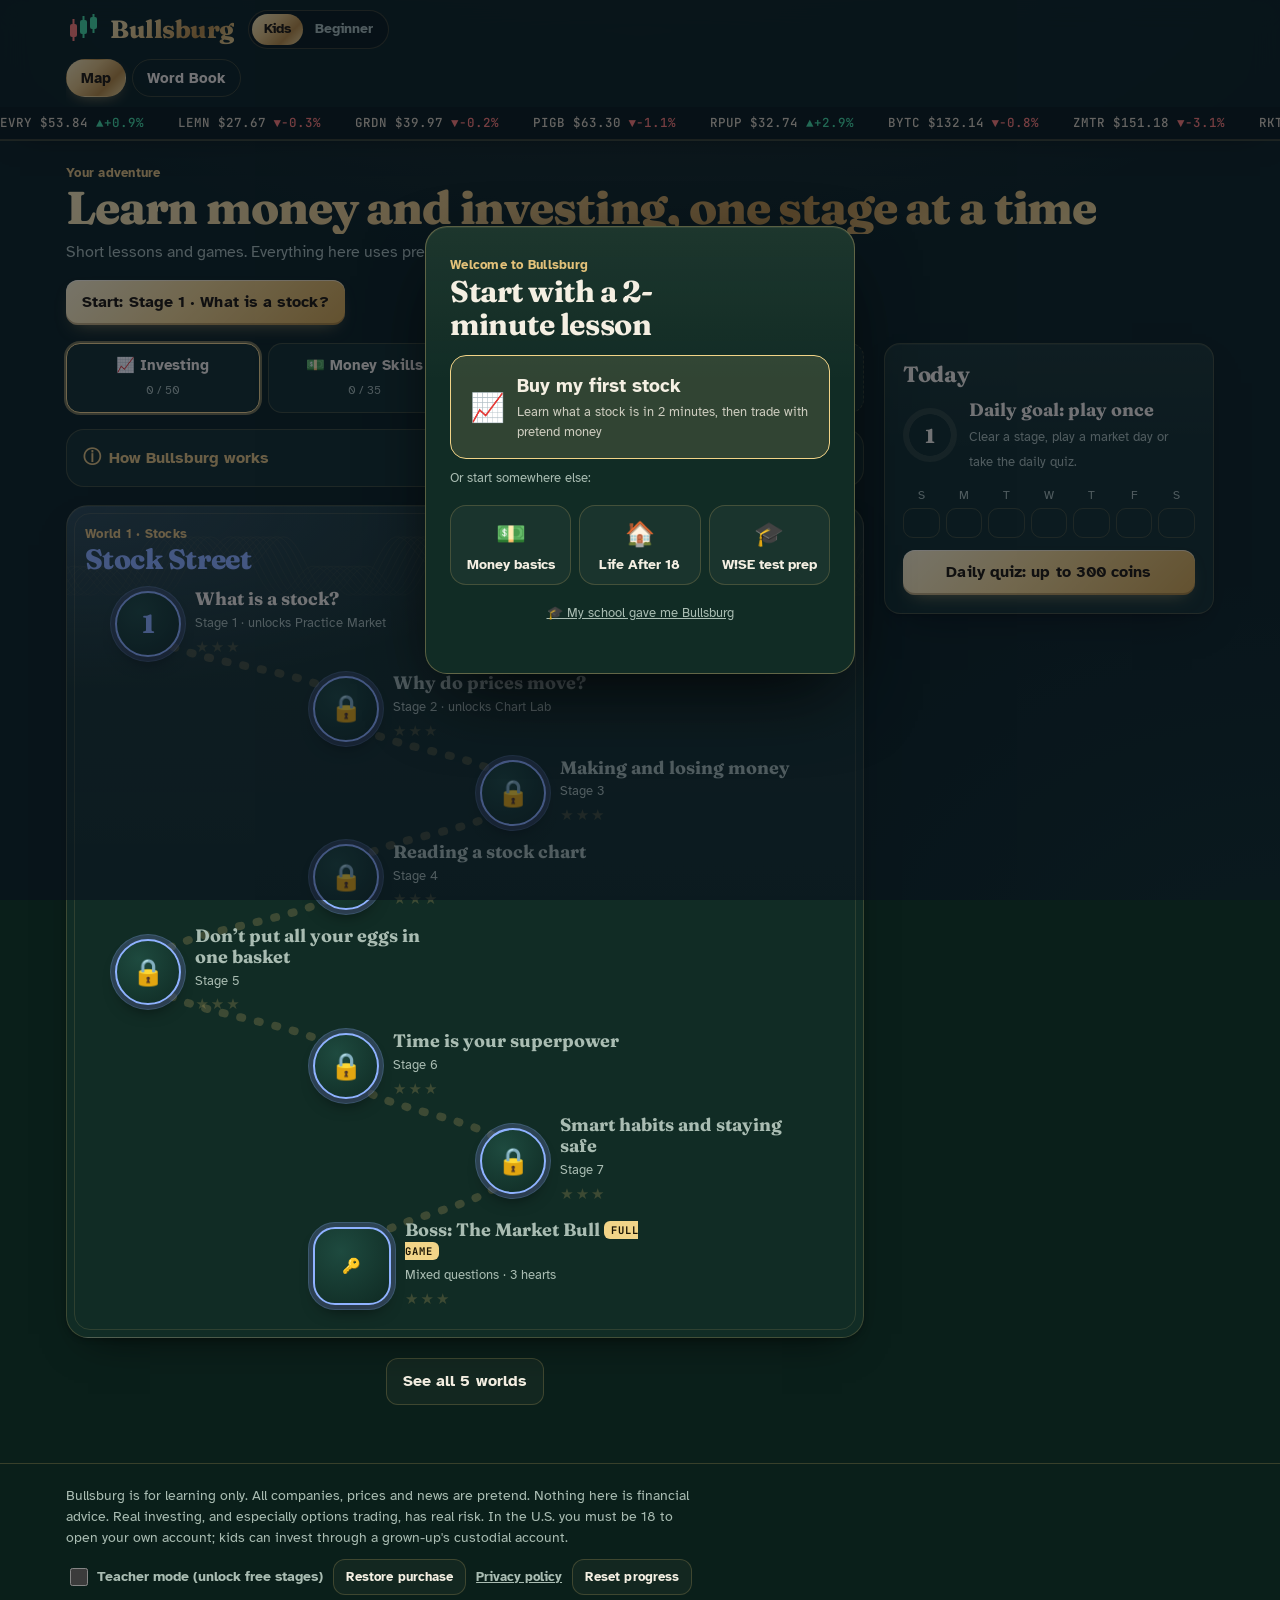
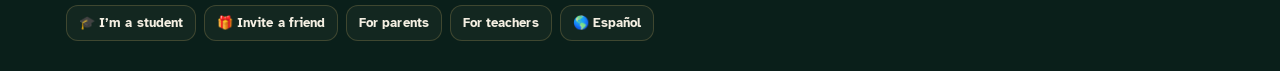
==== commit d691ecb4: "W!SE prep: 96 new original practice questions (EN + ES), site 1.5.13" ====
--- a/index.html
+++ b/index.html
@@ -707,6 +707,7 @@
 </div>
 
 <script src="money.js"></script>
+<script src="wise_more.js"></script>
 <script>
 /* ================= data ================= */
 const RANKS = [
@@ -1187,6 +1188,7 @@
    return mk(`On ${$$(A)}, what does a ${f}% expense ratio cost per year?`, $$(A * f / 100), [$$(A * f / 10), $$(A * f / 1000), $$(A * f)], `${f}% of ${$$(A)} = ${$$(A * f / 100)}.`); }]
 };
 if (typeof MONEY_QB !== 'undefined') { Object.assign(QB, MONEY_QB); Object.assign(GEN, MONEY_GEN); }
+if (typeof WISE_MORE !== 'undefined') for (const k in WISE_MORE) QB[k] = (QB[k] || []).concat(WISE_MORE[k]);
 /* Every question gets a stable key so the Study Hall can remember it. */
 L.forEach(s => { if (s.boss) return; s.quiz.forEach((q, i) => q.key = s.id + ':' + i);
   (QB[s.id] || []).forEach((a, j) => s.quiz.push({ q: a[0], o: [a[1], ...a[2]], why: a[3], key: s.id + ':x' + j }));
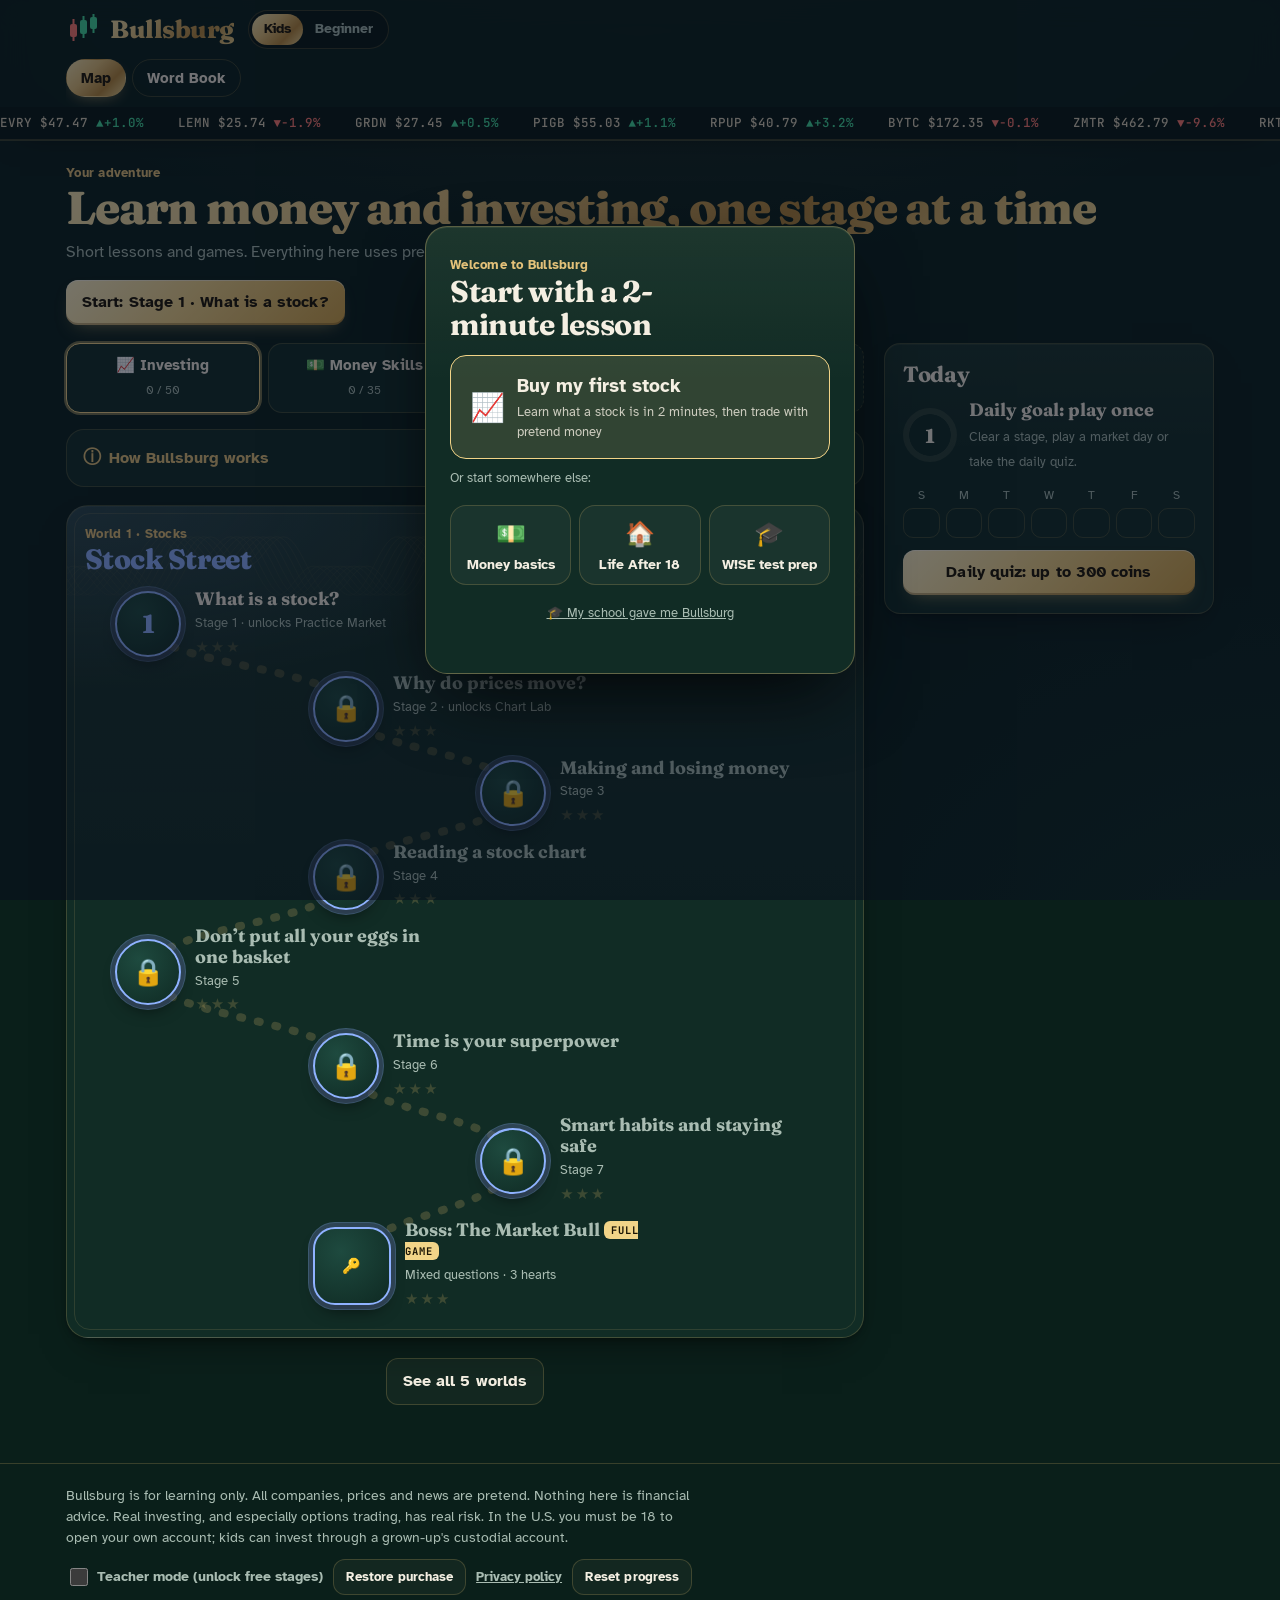
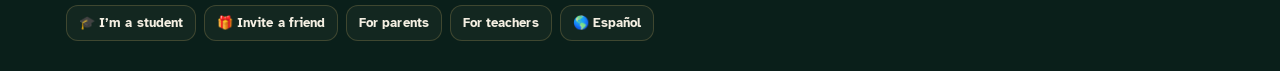
==== commit 22e56f7d: "1.6.0: spaced review, warm-up questions, learning time, team games, family challenges" ====
--- a/index.html
+++ b/index.html
@@ -167,6 +167,9 @@
 .hearts .gone { color: var(--line); }
 .qcard { margin-top: 12px; }
 .qcard .q { font-family: var(--f-display); font-size: 23px; font-weight: 700; line-height: 1.25; }
+.warm { margin: 6px 0 14px; border: 2px dashed var(--line); }
+.warm .opt.picked { outline: 2px solid var(--accent); outline-offset: 1px; }
+.warm .qhead { display: flex; justify-content: space-between; align-items: center; }
 .opts { display: grid; gap: 10px; margin-top: 14px; }
 .opt { text-align: left; border: 2px solid var(--line); background: var(--surface); border-radius: 13px; padding: 12px 14px; font-size: 16.5px; font-weight: 700; box-shadow: 0 3px 0 var(--line); display: flex; gap: 12px; align-items: center; }
 .opt .k { flex: none; width: 28px; height: 28px; border-radius: 8px; display: grid; place-items: center; background: var(--surface2); border: 1px solid var(--line); font-family: var(--f-mono); font-size: 13px; }
@@ -1310,7 +1313,7 @@
 function drawQs(items, n, r = Math.random) { const seen = k => (S.ql[k] || [0])[0];
   return shuffle(items, r).sort((a, b) => Math.min(seen(a.key), 3) - Math.min(seen(b.key), 3)).slice(0, n).map(it => realize(it, r)); }
 const KEYQ = {}; L.forEach(s => (s.quiz || []).concat(s.gens || []).forEach(q => { if (q.key) KEYQ[q.key] = q; }));
-function logQ(q, ok) { if (!q || !q.key) return; const e = S.ql[q.key] || [0, 0, 1]; e[0]++; if (!ok) e[1]++; e[2] = ok ? 1 : 0; S.ql[q.key] = e;
+function logQ(q, ok) { if (!q || !q.key) return; const e = S.ql[q.key] || [0, 0, 1]; e[0]++; if (!ok) e[1]++; e[2] = ok ? 1 : 0; S.ql[q.key] = e; srLog(q.key, ok);
   if (KEYQ[q.key] && KEYQ[q.key].gen) S.qg[q.key] = [q.q, q.o[0], q.why]; save(); }
 function sma(a, k) { return a.map((_, i) => i < k - 1 ? null : a.slice(i - k + 1, i + 1).reduce((s, x) => s + x, 0) / k); }
 
@@ -1494,7 +1497,21 @@
       <h2>${s.title}</h2><div class="lesson-text" id="ltext">${S.mode === 'kid' ? s.kid : s.adult}</div><div class="terms">${s.terms.map(t => `<span>${t}</span>`).join('')}</div>
       <div id="widget"></div><div class="quiz card" id="quiz"></div></div>`;
     if (s.widget) WIDGETS[s.widget.split(':')[0]]($('#widget'), s.widget.split(':')[1]); }
-  $('#back').onclick = () => showMap(); renderQ(); if (!s.boss) pageLesson(); window.scrollTo({ top: 0, behavior: 'auto' }); }
+  $('#back').onclick = () => showMap(); renderQ(); if (!s.boss) { pageLesson(); if (!S.stars[id] && !(S.wu && S.wu[id])) warmUp(id); } window.scrollTo({ top: 0, behavior: 'auto' }); }
+/* Warm-up: 2 guesses before a new lesson (the pretesting effect). They don't count against the player, and the same questions come back in the checkpoint. */
+function warmUp(id) { const lt = $('#ltext'); if (!lt || !Q.qs.length) return; const hide = [lt, $('#lpager'), ...['.terms', '#widget', '#quiz'].map(q => lt.parentElement.querySelector(q))].filter(Boolean);
+  const was = hide.map(e => e.hidden); hide.forEach(e => e.hidden = true); const qs = Q.qs.slice(0, 2); let i = 0, got = 0;
+  const w = document.createElement('div'); w.className = 'card warm'; w.id = 'warm'; lt.before(w);
+  const done = skip => { if (!skip) { S.wu = S.wu || {}; S.wu[id] = [got, qs.length]; save(); track('warmup'); } w.remove(); hide.forEach((e, k) => e.hidden = was[k]); };
+  const step = () => { const q = qs[i], order = shuffle(q.o.map((t, k) => ({ t, k })));
+    w.innerHTML = `<div class="qhead"><span class="eyebrow">${tt('Warm-up')} ${i + 1} / ${qs.length}</span><button class="linkish" id="wu-skip">${tt('Skip')}</button></div><p class="muted" style="margin:6px 0 4px">${tt('Take a guess before the lesson. Guessing first, even if you’re wrong, helps you remember more. It doesn’t count against you.')}</p><div class="qcard"><div class="q">${q.q}</div><div class="opts">${order.map((x, j) => `<button class="opt" data-k="${x.k}"><span class="k">${'ABCD'[j]}</span>${x.t}</button>`).join('')}</div></div>`;
+    $('#wu-skip').onclick = () => done(true);
+    w.querySelectorAll('.opt').forEach(b => b.onclick = () => { if (+b.dataset.k === 0) got++; w.querySelectorAll('.opt').forEach(o => o.disabled = true); b.classList.add('picked');
+      setTimeout(() => { i++; if (i < qs.length) return step();
+        w.innerHTML = `<div class="eyebrow">${tt('Warm-up done')}</div><p style="margin:6px 0 12px">${tt('Keep your guesses in mind. The lesson has the answers, and the same questions come back in the checkpoint.')}</p><button class="btn sun" id="wu-go">${tt('Start the lesson')}</button>`;
+        $('#wu-go').onclick = () => done(false); $('#wu-go').focus(); }, 450); }); };
+  step(); }
+const tt = x => (window.TT_t ? window.TT_t(x) : x);
 /* Lessons read as short cards: a few sentences at a time, then the activity and quiz. */
 function pageLesson() { const lt = $('#ltext'); if (!lt) return; const old = $('#lpager'); if (old) old.remove();
   const rest = ['.terms', '#widget', '#quiz'].map(q => lt.parentElement.querySelector(q)).filter(Boolean);
@@ -1511,7 +1528,7 @@
 function renderQ() { const box = $('#quiz'); const q = Q.qs[Q.i]; const n = Q.qs.length;
   if (!q) return Q.practice ? finishPractice() : finishStage();
   const order = shuffle(q.o.map((t, k) => ({ t, k })));
-  box.innerHTML = `<div class="qhead"><span class="eyebrow">${Q.practice ? 'Practice' : Q.boss ? 'Boss question' : 'Checkpoint'} ${Q.i + 1} of ${n}</span>${Q.practice ? '<span class="mono muted" style="font-size:12px">Study mode</span>' : Q.boss ? `<span class="hearts" aria-label="${Q.hearts} hearts left">${[0, 1, 2].map(i => i < Q.hearts ? '♥' : '<span class="gone">♥</span>').join('')}</span>` : '<span class="mono muted" style="font-size:12px">+20 XP if right first try</span>'}</div>
+  box.innerHTML = `<div class="qhead"><span class="eyebrow">${Q.practice ? (Q.review ? tt('Review') : 'Practice') : Q.boss ? 'Boss question' : 'Checkpoint'} ${Q.i + 1} of ${n}</span>${Q.practice ? '<span class="mono muted" style="font-size:12px">Study mode</span>' : Q.boss ? `<span class="hearts" aria-label="${Q.hearts} hearts left">${[0, 1, 2].map(i => i < Q.hearts ? '♥' : '<span class="gone">♥</span>').join('')}</span>` : '<span class="mono muted" style="font-size:12px">+20 XP if right first try</span>'}</div>
     <div class="qprog"><i style="width:${Q.i / n * 100}%"></i></div><div class="qcard"><div class="q">${q.q}</div><div class="opts">${order.map((x, j) => `<button class="opt" data-k="${x.k}"><span class="k">${'ABCD'[j]}</span>${x.t}</button>`).join('')}</div><div id="why"></div></div>`;
   let tried = false;
   box.querySelectorAll('.opt').forEach(b => b.onclick = () => { const right = +b.dataset.k === 0; if (!tried) logQ(q, right);
@@ -1536,6 +1553,7 @@
   <div class="row" style="justify-content:center;margin-top:18px"><button class="btn sun" id="g-mkt">Keep practicing in the market</button><button class="btn ghost" id="tomap2">Back to map</button></div></div>`;
   $('#g-mkt').onclick = () => go('market'); $('#tomap2').onclick = () => showMap(); }
 function finishStage() { const s = BYID[Q.id]; const stars = Q.boss ? Q.hearts : (Q.miss === 0 ? 3 : Q.miss === 1 ? 2 : 1); const prev = S.stars[Q.id] || 0; const first = !prev;
+  if (!Q.boss && S.wu && S.wu[Q.id] && S.wu[Q.id].length === 2) S.wu[Q.id].push(Q.qs.length - Q.miss, Q.qs.length);
   S.stars[Q.id] = Math.max(prev, stars); save(); markActive(); let bonus = 0;
   if (first) bonus = Q.boss ? 150 : 50; else if (stars > prev) bonus = 10 * (stars - prev);
   const tl = TRACK[trackOf(Q.id)], nextId = tl[tl.indexOf(Q.id) + 1]; S.cl = S.cl || {}; S.cl[Q.id] = Date.now(); const unlockTxt = first && s.unlock ? `<p><b>Unlocked: ${{ market: 'Practice Market', charts: 'Chart Lab', options: 'Options Lab' }[s.unlock]}!</b></p>` : '';
@@ -2180,18 +2198,36 @@
   st.querySelectorAll('[data-relesson]').forEach(b => b.onclick = () => openStage(b.dataset.relesson));
   $('#sh-practice').onclick = () => startPractice(Object.values(all).flat().filter(x => x.last === 0).map(x => x.k));
   if (focusId && $('#sh-' + focusId)) $('#sh-' + focusId).scrollIntoView({ block: 'start' }); else window.scrollTo({ top: 0, behavior: 'auto' }); }
-function startPractice(keys) { const qs = shuffle(keys).slice(0, 10).map(k => realize(KEYQ[k])); if (!qs.length) return;
+function startPractice(keys, review) { const qs = shuffle(keys).slice(0, 10).map(k => realize(KEYQ[k])); if (!qs.length) return;
   go('map', true); $('#map-home').hidden = true; const st = $('#stage'); st.hidden = false;
-  Q = { id: null, qs, i: 0, miss: 0, boss: false, practice: true };
+  Q = { id: null, qs, i: 0, miss: 0, boss: false, practice: true, review: !!review };
   st.innerHTML = `<div class="stage"><div class="stage-top"><button class="btn ghost" id="back">← Study Hall</button><span class="eyebrow">Study Hall · Practice</span></div><h2>Practice round</h2><p class="lesson-text" style="font-size:16.5px">Questions you missed before, in a new order. Number questions get new numbers. Get one right and it leaves your review list.</p><div class="quiz card" id="quiz"></div></div>`;
-  $('#back').onclick = () => openStudy(); renderQ(); window.scrollTo({ top: 0, behavior: 'auto' }); }
+  if (review) { st.querySelector('.stage-top .eyebrow').textContent = tt('Spaced review'); st.querySelector('h2').textContent = tt('Spaced review'); st.querySelector('.lesson-text').textContent = tt('Questions from earlier lessons come back on a schedule: after 1 day, 3 days, a week, two weeks, then a month. Remembering after a gap is what makes learning stick.'); $('#back').textContent = tt('← Map'); }
+  $('#back').onclick = () => review ? showMap() : openStudy(); renderQ(); window.scrollTo({ top: 0, behavior: 'auto' }); }
 function finishPractice() { const n = Q.qs.length, ok = n - Q.miss;
+  if (Q.review) { const left = srDue().length; addXP(5 * ok + 5); markActive(); track('review');
+    $('#quiz').innerHTML = `<div class="win"><h3>${ok} / ${n} ✓</h3><p>${tt('Questions you got right come back later. The ones you missed come back tomorrow.')}${left ? ' ' + tt('Still due today:') + ' ' + left : ''}</p><div class="row">${left ? `<button class="btn sun" id="p-more">${tt('Review more')}</button>` : ''}<button class="btn ${left ? 'ghost' : 'sun'}" id="tomap2">${tt('Back to map')}</button></div></div>`;
+    const pm = $('#p-more'); if (pm) pm.onclick = startReview; $('#tomap2').onclick = () => showMap(); return; }
   $('#quiz').innerHTML = `<div class="win"><h3>${ok} of ${n} right on the first try</h3><p>${Q.miss ? 'Keep going. The ones you missed stay in your review list.' : 'All cleared from your review list!'}</p><div class="row"><button class="btn sun" id="p-again">Back to Study Hall</button><button class="btn ghost" id="tomap2">Back to map</button></div></div>`;
   $('#p-again').onclick = () => openStudy(); $('#tomap2').onclick = () => showMap(); }
 
 /* ================= daily streak, daily quiz, grown-up report, onboarding ================= */
 const dayKey = (d = new Date()) => `${d.getFullYear()}-${String(d.getMonth() + 1).padStart(2, '0')}-${String(d.getDate()).padStart(2, '0')}`;
 const dayDiff = (a, b) => Math.round((new Date(b + 'T12:00') - new Date(a + 'T12:00')) / 864e5);
+/* ---- Spaced review: every answered question comes back after 1, 3, 7, 14, then 30 days; a miss resets it to tomorrow ---- */
+const SR_GAP = [1, 1, 3, 7, 14, 30];
+const addDays = (k, n) => { const d = new Date(k + 'T12:00'); d.setDate(d.getDate() + n); return dayKey(d); };
+function srOf(k) { S.sr = S.sr || {}; let e = S.sr[k]; if (!e) { const l = S.ql[k]; if (!l) return null; e = S.sr[k] = l[2] ? [1, addDays(dayKey(), 3)] : [0, dayKey()]; } return e; }
+function srLog(k, ok) { S.sr = S.sr || {}; const e = S.sr[k] || [0, '']; e[0] = ok ? Math.min(e[0] + 1, SR_GAP.length - 1) : 0; e[1] = addDays(dayKey(), SR_GAP[e[0]]); S.sr[k] = e; }
+function srDue() { const t = dayKey(); return Object.keys(S.ql).filter(k => KEYQ[k]).filter(k => { const e = srOf(k); return e && e[1] <= t; }); }
+function startReview() { const due = srDue(); if (!due.length) return toast(tt('Nothing to review today. Come back tomorrow!'));
+  startPractice(shuffle(due).sort((a, b) => S.sr[a][1] < S.sr[b][1] ? -1 : S.sr[a][1] > S.sr[b][1] ? 1 : 0).slice(0, 10), true); }
+/* ---- Minutes of active learning per day (shown to teachers as time this week) ---- */
+let _act = Date.now(); ['pointerdown', 'keydown', 'scroll', 'touchstart'].forEach(e => addEventListener(e, () => { _act = Date.now(); }, { passive: true }));
+setInterval(() => { if (document.visibilityState !== 'visible' || Date.now() - _act > 120000 || /[?&]host=/.test(location.search)) return; S.mins = S.mins || {}; const k = dayKey(); S.mins[k] = (S.mins[k] || 0) + 1;
+  const ks = Object.keys(S.mins).sort(); while (ks.length > 120) delete S.mins[ks.shift()]; save(); }, 60000);
+function minsIn(days) { let t = 0; for (let i = 0; i < days; i++) { const d = new Date(); d.setDate(d.getDate() - i); t += (S.mins || {})[dayKey(d)] || 0; } return t; }
+function warmStats() { let a = 0, b = 0, c = 0, d = 0, n = 0; for (const id in (S.wu || {})) { const w = S.wu[id]; if (w.length === 4) { a += w[0]; b += w[1]; c += w[2]; d += w[3]; n++; } } return n ? { before: Math.round(100 * a / b), after: Math.round(100 * c / d), lessons: n } : null; }
 const STREAK_REWARDS = { 3: 500, 7: 1500, 14: 3000, 30: 5000, 60: 8000, 100: 15000 };
 function stk() { S.streak = Object.assign({ n: 0, best: 0, last: '', fz: 0, days: [] }, S.streak || {}); return S.streak; }
 function streakAlive() { const k = stk(); if (!k.last) return 0; const g = dayDiff(k.last, dayKey()); return g <= 1 + k.fz ? k.n : 0; }
@@ -2207,8 +2243,8 @@
 function dqReady() { return !S.dq || S.dq.day !== dayKey(); }
 function renderToday() { const c = $('#today-card'); if (!c) return; const done = stk().last === dayKey(), n = streakAlive();
   c.innerHTML = `<h3>Today</h3><div class="daily" style="margin-top:10px"><div class="goal"><div class="ring" style="--p:${done ? 100 : 0}">${done ? '✓' : '1'}</div><div><b>${done ? 'Daily goal done' : 'Daily goal: play once'}</b><small class="muted">${done ? `${n}-day streak. See you tomorrow!` : 'Clear a stage, play a market day or take the daily quiz.'}</small></div></div>${weekRow()}
-    <button class="btn${dqReady() ? ' sun' : ' ghost'}" id="t-dq">${dqReady() ? 'Daily quiz: up to 300 coins' : `Daily quiz done (${S.dq.score}/3)`}</button><button class="btn ghost" id="t-study">📚 Study Hall: review past questions</button><button class="btn ghost" id="t-rep">Progress report for grown-ups</button></div>`;
-  $('#t-study').onclick = () => openStudy(); $('#t-dq').onclick = openDailyQuiz; $('#t-rep').onclick = openReport;
+    <button class="btn sun" id="t-rev">🔁 ${tt('Review due today:')} ${srDue().length}</button><button class="btn${dqReady() ? ' sun' : ' ghost'}" id="t-dq">${dqReady() ? 'Daily quiz: up to 300 coins' : `Daily quiz done (${S.dq.score}/3)`}</button><button class="btn ghost" id="t-study">📚 Study Hall: review past questions</button><button class="btn ghost" id="t-rep">Progress report for grown-ups</button></div>`;
+  $('#t-study').onclick = () => openStudy(); $('#t-dq').onclick = openDailyQuiz; $('#t-rep').onclick = openReport; $('#t-rev').onclick = startReview; $('#t-rev').hidden = !srDue().length;
   const any = Object.keys(S.stars).length; $('#t-study').hidden = !any; $('#t-rep').hidden = !any; renderStreakChip(); }
 function openDaily() { const k = stk(), n = streakAlive();
   pwShow(`<div class="eyebrow">Your streak</div><h2 id="pw-title">${n} ${n === 1 ? 'day' : 'days'} in a row</h2><p class="muted" style="margin-top:6px">Play once a day to grow your streak. Best ever: ${k.best} days. Streak shields: ${k.fz} of 2 (you earn one every 7 days).</p>
@@ -2240,7 +2276,7 @@
   pwShow(`<div class="eyebrow">For grown-ups</div><h2 id="pw-title">Progress report</h2><p class="muted" style="margin-top:6px">A quick look at what your player has learned. Everything stays on this device.</p>
     <div class="rep"><div><span>Level ${d.lvl}</span><b style="font-size:17px">${d.rank}</b></div><div><span>Stages cleared</span><b>${d.cleared} of ${d.total}</b></div><div><span>Stars</span><b>★ ${d.stars}</b></div><div><span>Streak (best)</span><b>${streakAlive()} (${k.best}) days</b></div>
     <div><span>Missions done</span><b>${d.missions} of ${MISSIONS.length}</b></div><div><span>Practice trading profit</span><b class="${d.profit >= 0 ? 'u' : 'd'}">${d.profit >= 0 ? '+' : ''}${money(d.profit)}</b></div></div>
-    <p style="margin-top:12px"><b>Worlds completed:</b> ${d.worlds.length ? d.worlds.join(', ') : 'none yet'}.</p>
+    <p style="margin-top:12px"><b>Worlds completed:</b> ${d.worlds.length ? d.worlds.join(', ') : 'none yet'}.</p>${(() => { const w = warmStats(), m = minsIn(7); return `<p style="margin-top:6px"><b>${tt('Learning time this week:')}</b> ${m} min${w ? ` · <b>${tt('Warm-up guesses vs. after the lesson:')}</b> ${w.before}% → ${w.after}%` : ''}</p>`; })()}${window.TT_familyHTML ? window.TT_familyHTML() : ''}
     <div class="actions" style="margin-top:14px"><button class="btn sun" id="r-share">Share a progress card</button><button class="btn" id="r-note">Send a note home</button><button class="btn ghost" id="r-x">Close</button></div>`);
   $('#r-share').onclick = shareCard; $('#r-x').onclick = pwClose; $('#r-note').onclick = () => window.TT_parentNote && window.TT_parentNote(); }
 async function shareCard() { const d = reportData(), W = 1080, H = 1350, cv = document.createElement('canvas'); cv.width = W; cv.height = H; const c = cv.getContext('2d');
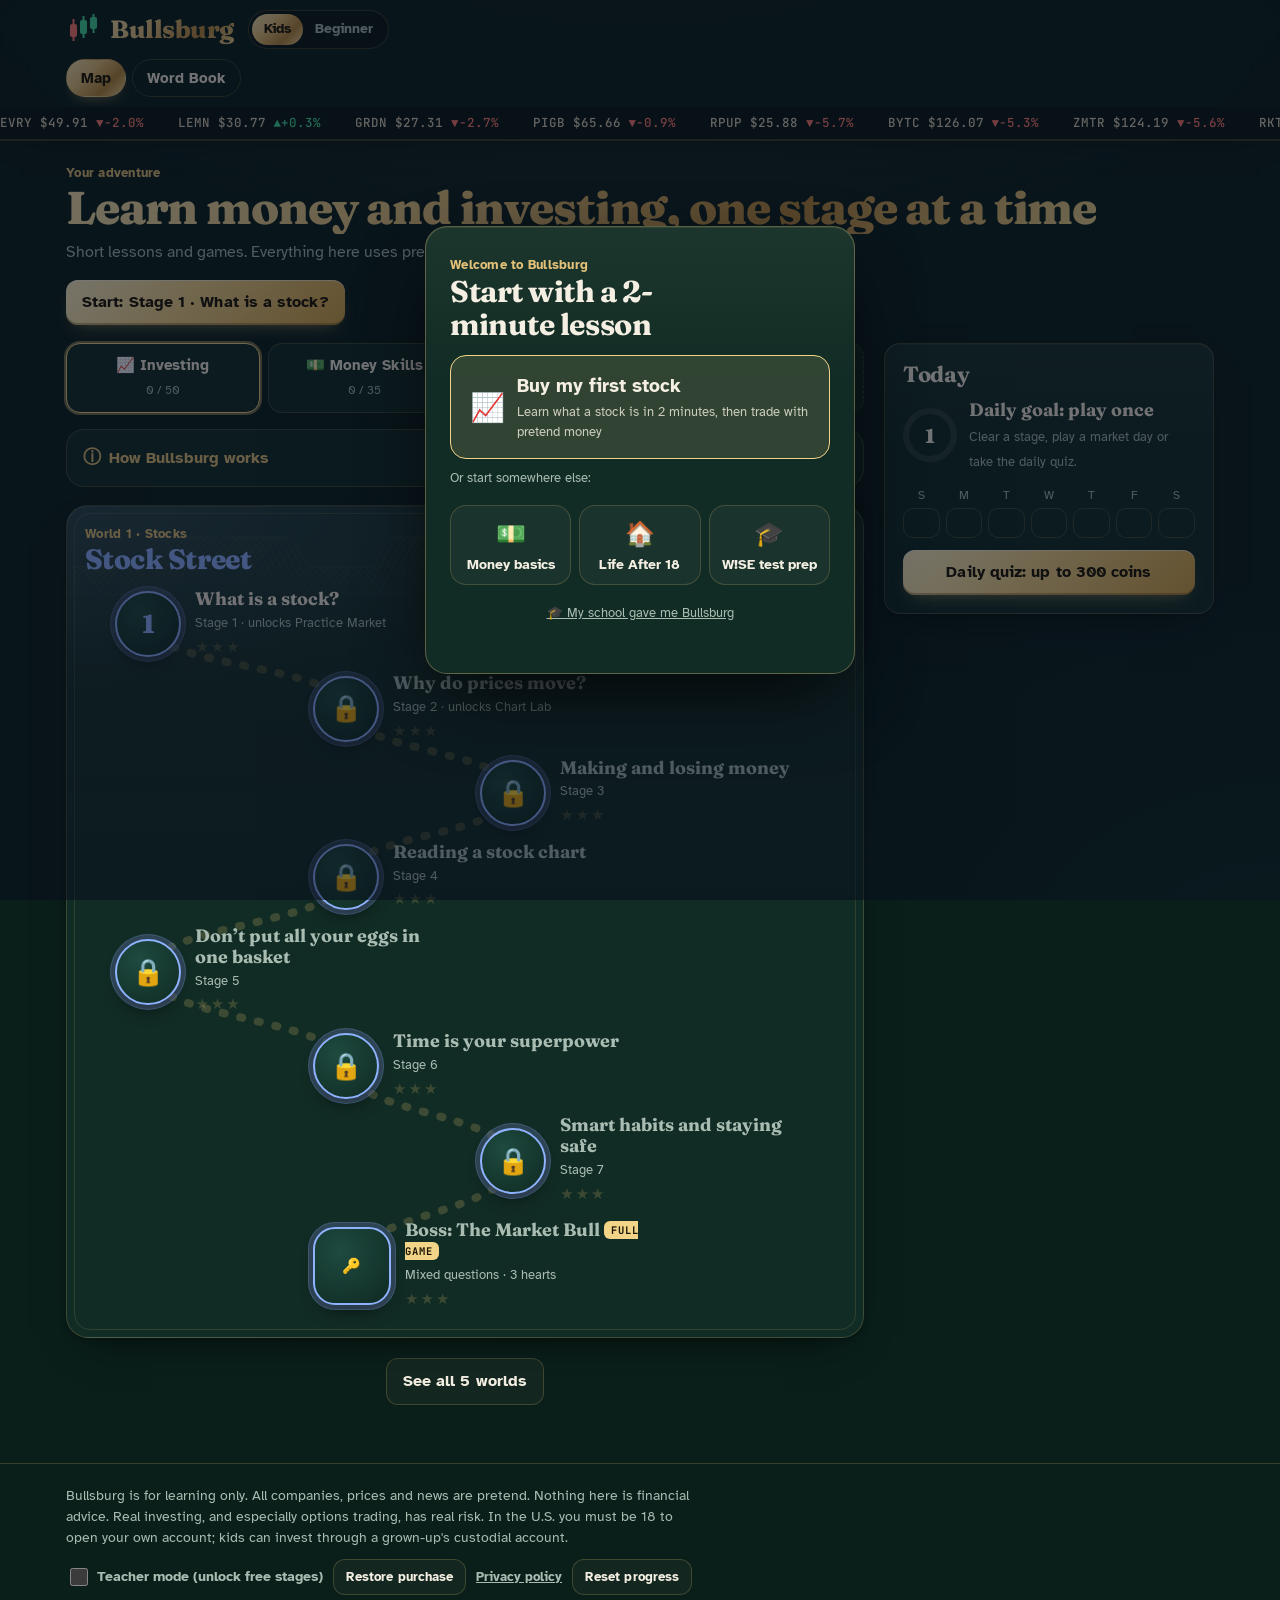
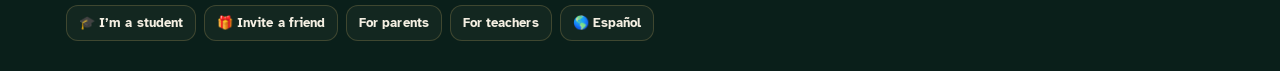
==== commit db1ed7ff: "Add App Store and Google Play links" ====
--- a/index.html
+++ b/index.html
@@ -4,7 +4,7 @@
 <meta http-equiv="Content-Security-Policy" content="default-src 'self'; script-src 'self' 'unsafe-inline'; style-src 'self' 'unsafe-inline'; img-src 'self' data: blob:; font-src 'self'; connect-src 'self' https://nvjlgiohvctocgbpegvi.supabase.co; media-src 'self' blob:; object-src 'none'; base-uri 'none'; form-action 'none'">
 <meta name="referrer" content="no-referrer"><meta name="theme-color" content="#0A1F1A"><link rel="stylesheet" href="fonts.css"><link rel="manifest" href="manifest.json"><link rel="icon" type="image/png" sizes="48x48" href="/bullsburg-icon-48.png"><link rel="icon" type="image/png" sizes="96x96" href="/bullsburg-icon-96.png"><link rel="icon" type="image/png" sizes="192x192" href="/bullsburg-icon-192.png"><link rel="icon" href="/favicon.ico" sizes="any"><link rel="apple-touch-icon" href="/apple-touch-icon.png"><link rel="canonical" href="https://bullsburg.com/"><meta property="og:title" content="Bullsburg: Money &amp; Investing Game"><meta property="og:description" content="Learn money skills and investing by playing, with pretend money."><meta property="og:image" content="https://bullsburg.com/icon-512.png"><meta property="og:url" content="https://bullsburg.com/"><meta property="og:type" content="website"><script type="application/ld+json">{"@context": "https://schema.org", "@type": "Organization", "name": "Bullsburg", "legalName": "Bullsburg LLC", "url": "https://bullsburg.com/", "logo": "https://bullsburg.com/icon-512.png"}</script>
 <style>:root{color-scheme:light;padding-top:env(safe-area-inset-top,0px);padding-bottom:env(safe-area-inset-bottom,0px)}body{margin:0;font:14px system-ui,sans-serif;-webkit-text-size-adjust:100%}img{max-width:100%}[hidden]{display:none!important}</style>
-<script>window.TT_BUILD='web';window.TT_STORE_LINKS={};window.TT_ADS={};window.TT_SB={"url": "https://nvjlgiohvctocgbpegvi.supabase.co", "key": "sb_publishable_uY-81hCWhNXbnreZKwT7Tg_USO1Wljj", "google": true};window.TT_SITE="https://bullsburg.com";</script></head><body>
+<script>window.TT_BUILD='web';window.TT_STORE_LINKS={"apple": "https://apps.apple.com/app/id6833590463", "google": "https://play.google.com/store/apps/details?id=com.bullsburg.app"};window.TT_ADS={};window.TT_SB={"url": "https://nvjlgiohvctocgbpegvi.supabase.co", "key": "sb_publishable_uY-81hCWhNXbnreZKwT7Tg_USO1Wljj", "google": true};window.TT_SITE="https://bullsburg.com";</script></head><body>
 
 
 <style>
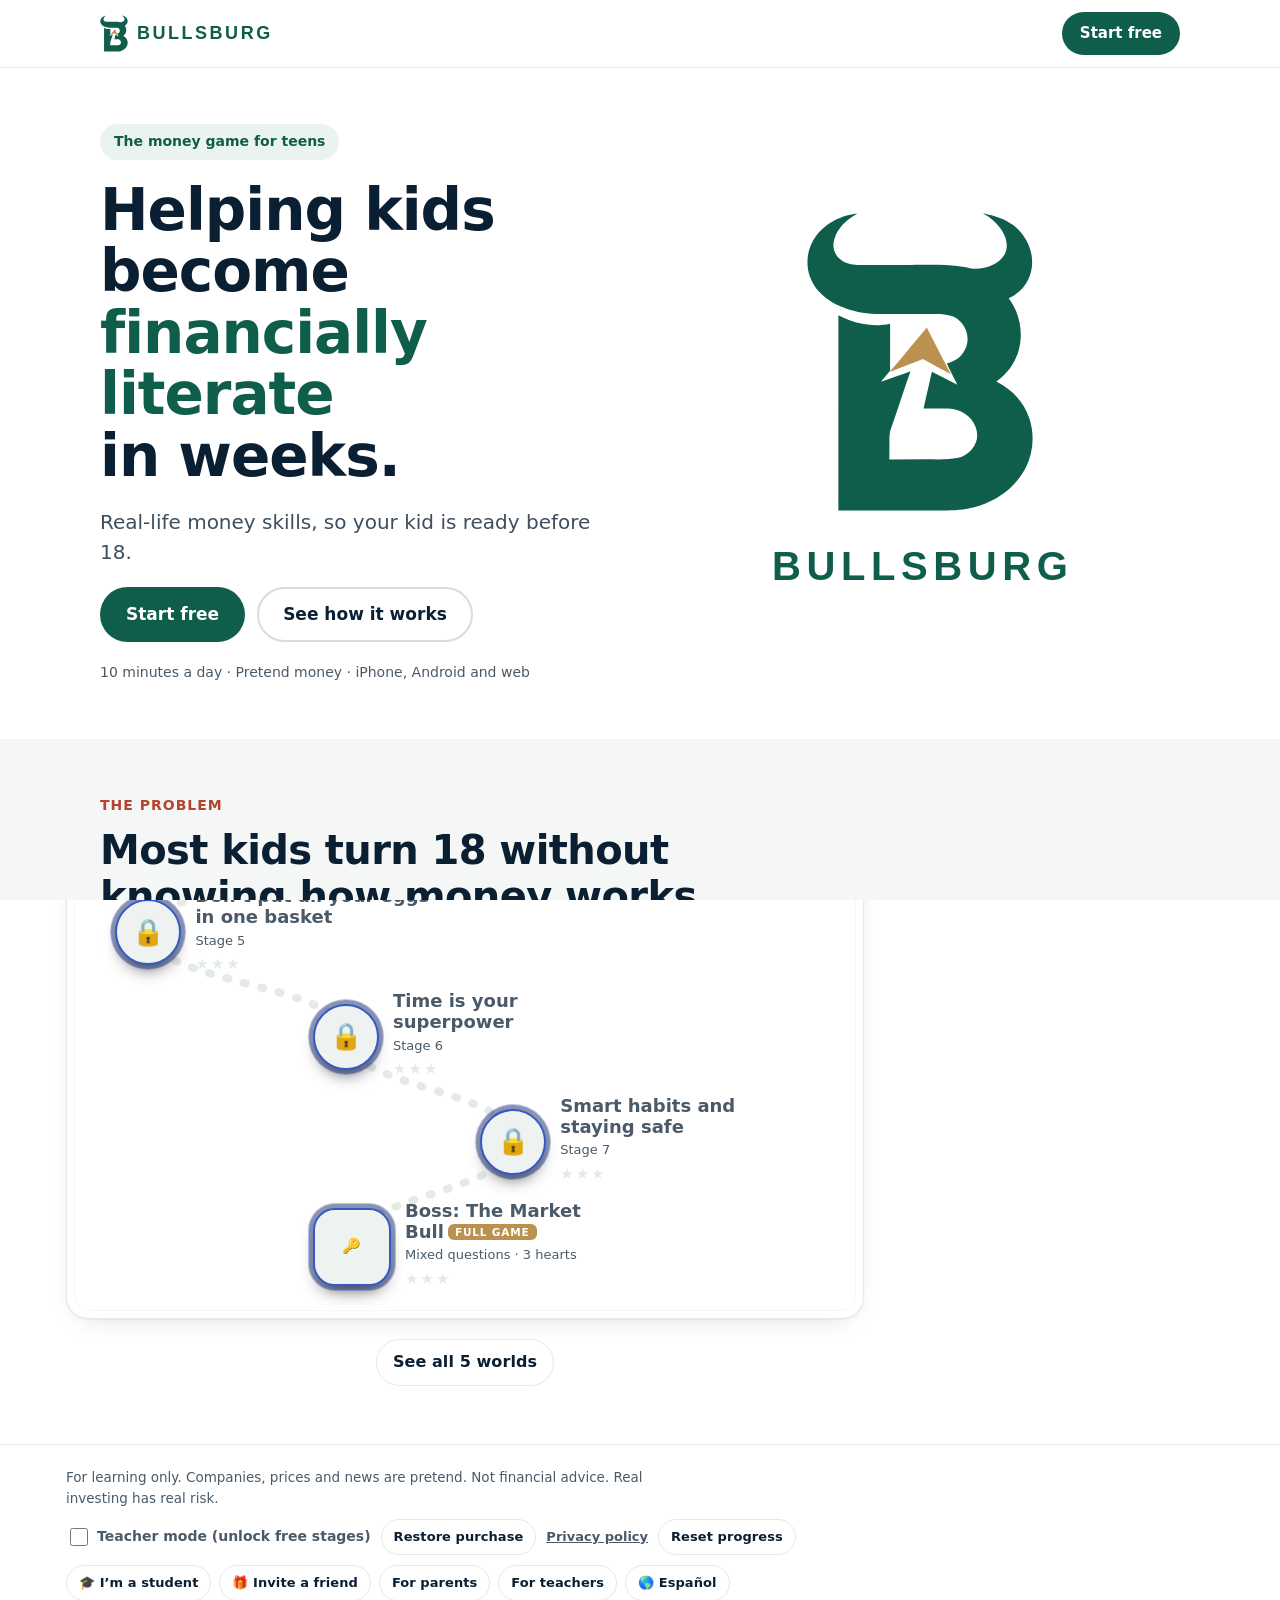
==== commit a1741667: "1.7: white redesign, new B logo and icons, parent homepage, shorter text White theme, Bull B logo, n" ====
--- a/index.html
+++ b/index.html
@@ -2,7 +2,7 @@
 <meta name="viewport" content="width=device-width,initial-scale=1,viewport-fit=cover">
 <title>Bullsburg: Money &amp; Investing Game</title><meta name="description" content="Bullsburg is a game that teaches money skills and investing: budgeting, banking, credit, taxes, stocks and options, all with pretend money. Free to start, with W!SE prep for schools.">
 <meta http-equiv="Content-Security-Policy" content="default-src 'self'; script-src 'self' 'unsafe-inline'; style-src 'self' 'unsafe-inline'; img-src 'self' data: blob:; font-src 'self'; connect-src 'self' https://nvjlgiohvctocgbpegvi.supabase.co; media-src 'self' blob:; object-src 'none'; base-uri 'none'; form-action 'none'">
-<meta name="referrer" content="no-referrer"><meta name="theme-color" content="#0A1F1A"><link rel="stylesheet" href="fonts.css"><link rel="manifest" href="manifest.json"><link rel="icon" type="image/png" sizes="48x48" href="/bullsburg-icon-48.png"><link rel="icon" type="image/png" sizes="96x96" href="/bullsburg-icon-96.png"><link rel="icon" type="image/png" sizes="192x192" href="/bullsburg-icon-192.png"><link rel="icon" href="/favicon.ico" sizes="any"><link rel="apple-touch-icon" href="/apple-touch-icon.png"><link rel="canonical" href="https://bullsburg.com/"><meta property="og:title" content="Bullsburg: Money &amp; Investing Game"><meta property="og:description" content="Learn money skills and investing by playing, with pretend money."><meta property="og:image" content="https://bullsburg.com/icon-512.png"><meta property="og:url" content="https://bullsburg.com/"><meta property="og:type" content="website"><script type="application/ld+json">{"@context": "https://schema.org", "@type": "Organization", "name": "Bullsburg", "legalName": "Bullsburg LLC", "url": "https://bullsburg.com/", "logo": "https://bullsburg.com/icon-512.png"}</script>
+<meta name="referrer" content="no-referrer"><meta name="theme-color" content="#FFFFFF"><link rel="stylesheet" href="fonts.css"><link rel="preconnect" href="https://fonts.gstatic.com" crossorigin><link rel="stylesheet" href="https://fonts.googleapis.com/css2?family=Montserrat:wght@700&amp;family=Poppins:wght@500;600;700;800&amp;display=swap"><link rel="manifest" href="manifest.json"><link rel="icon" type="image/png" sizes="48x48" href="/bullsburg-icon-48.png"><link rel="icon" type="image/png" sizes="96x96" href="/bullsburg-icon-96.png"><link rel="icon" type="image/png" sizes="192x192" href="/bullsburg-icon-192.png"><link rel="icon" href="/favicon.ico" sizes="any"><link rel="apple-touch-icon" href="/apple-touch-icon.png"><link rel="canonical" href="https://bullsburg.com/"><meta property="og:title" content="Bullsburg: Money &amp; Investing Game"><meta property="og:description" content="Learn money skills and investing by playing, with pretend money."><meta property="og:image" content="https://bullsburg.com/icon-512.png"><meta property="og:url" content="https://bullsburg.com/"><meta property="og:type" content="website"><script type="application/ld+json">{"@context": "https://schema.org", "@type": "Organization", "name": "Bullsburg", "legalName": "Bullsburg LLC", "url": "https://bullsburg.com/", "logo": "https://bullsburg.com/icon-512.png"}</script>
 <style>:root{color-scheme:light;padding-top:env(safe-area-inset-top,0px);padding-bottom:env(safe-area-inset-bottom,0px)}body{margin:0;font:14px system-ui,sans-serif;-webkit-text-size-adjust:100%}img{max-width:100%}[hidden]{display:none!important}</style>
 <script>window.TT_BUILD='web';window.TT_STORE_LINKS={"apple": "https://apps.apple.com/app/id6833590463", "google": "https://play.google.com/store/apps/details?id=com.bullsburg.app"};window.TT_ADS={};window.TT_SB={"url": "https://nvjlgiohvctocgbpegvi.supabase.co", "key": "sb_publishable_uY-81hCWhNXbnreZKwT7Tg_USO1Wljj", "google": true};window.TT_SITE="https://bullsburg.com";</script></head><body>
 
@@ -10,19 +10,19 @@
 <style>
 /* Layout: a game map of stages (two worlds), with sticky HUD + tab rail; each lab is a workbench of instrument + readout. */
 :root, :root[data-theme="dark"], :root[data-theme="light"] {
-  --bg: #0A1F1A; --surface: #112C25; --surface2: #163A31; --ink: #F4EFE2; --muted: #A9BCB2; --line: rgba(217,180,106,.22); --grid: rgba(217,180,106,.10);
-  --accent: #E3C179; --accent-ink: #1B1404; --accent-soft: rgba(227,193,121,.14);
-  --isle: #4FD6C4; --isle-soft: rgba(79,214,196,.14);
-  --sun: #F2D488; --sun-ink: #1B1404; --ma: #E3C179;
-  --up: #43DB9B; --down: #FF7A70; --up-soft: rgba(67,219,155,.15); --down-soft: rgba(255,122,112,.15);
-  --lock: #5E7A70;
-  --w1: #8FB2FF; --w3: #C3A6FF; --w3-soft: rgba(195,166,255,.14); --w4: #F4AE78; --w4-soft: rgba(244,174,120,.14); --w5: #F2D488; --w5-soft: rgba(242,212,136,.15);
-  --gold: linear-gradient(135deg, #F8E7B0 0%, #E3C179 38%, #B8893B 70%, #F1D892 100%);
-  --shadow: 0 1px 0 rgba(255,236,190,.06) inset, 0 18px 40px -22px rgba(0,0,0,.75), 0 2px 6px -2px rgba(0,0,0,.4);
-  --f-display: "Fraunces", Georgia, "Times New Roman", serif;
-  --f-body: "Atkinson Hyperlegible", "Segoe UI", system-ui, sans-serif;
-  --f-mono: "JetBrains Mono", ui-monospace, "Cascadia Mono", Menlo, monospace;
-  --r: 16px; color-scheme: dark;
+  --bg: #FFFFFF; --surface: #FFFFFF; --surface2: #F4F7F6; --ink: #0B1F33; --muted: #4A5A68; --line: #E3EAE7; --grid: rgba(15,94,75,.06);
+  --accent: #0F5E4B; --accent-ink: #FFFFFF; --accent-soft: rgba(15,94,75,.08);
+  --isle: #0E7C86; --isle-soft: rgba(14,124,134,.10);
+  --sun: #BB914F; --sun-ink: #FFFFFF; --ma: #BB914F;
+  --up: #0F7A4E; --down: #C2412F; --up-soft: rgba(15,122,78,.10); --down-soft: rgba(194,65,47,.10);
+  --lock: #9AA7B0;
+  --w1: #3559C7; --w3: #6B4BC4; --w3-soft: rgba(107,75,196,.10); --w4: #C2622A; --w4-soft: rgba(194,98,42,.10); --w5: #A27A2F; --w5-soft: rgba(187,145,79,.12);
+  --gold: linear-gradient(135deg, #D9B878 0%, #BB914F 55%, #9C7438 100%);
+  --shadow: 0 1px 2px rgba(11,31,51,.06), 0 10px 30px -18px rgba(11,31,51,.25);
+  --f-display: "Poppins", "Segoe UI", system-ui, sans-serif;
+  --f-body: "Poppins", "Segoe UI", system-ui, sans-serif;
+  --f-mono: "Poppins", "Segoe UI", system-ui, sans-serif;
+  --r: 18px; color-scheme: light;
 }
 
 * { box-sizing: border-box; }
@@ -493,14 +493,134 @@
 #sch-bar { display: flex; align-items: center; justify-content: space-between; gap: 10px; flex-wrap: wrap; margin-top: 12px; padding: 8px 14px; border: 1px solid var(--line); border-radius: 14px; background: var(--surface); font-size: 14px; }
 #sch-bar[hidden] { display: none; } #sch-bar .btn { font-size: 13px; padding: 6px 12px; }
 .keybig { font: 700 24px/1.2 "JetBrains Mono", ui-monospace, monospace; letter-spacing: 3px; text-align: center; padding: 12px; border: 2px dashed var(--sun); border-radius: 14px; margin: 10px 0; }
+
+/* ===== Bullsburg 1.7 brand: white, green, gold ===== */
+.btn.sun { background: var(--accent) !important; color: #FFFFFF !important; }
+.btn.ghost { background: #FFFFFF; color: var(--ink); border: 1.5px solid var(--line); }
+.btn.up { background: var(--up); color: #FFFFFF; box-shadow: none; }
+.btn.down { background: var(--down); color: #FFFFFF; box-shadow: none; }
+body::before { background: #FFFFFF; }
+.hud { background: rgba(255,255,255,.92); border-bottom: 1px solid var(--line); box-shadow: 0 6px 20px -16px rgba(11,31,51,.35); }
+.tape { background: #F4F7F6; border-bottom: 1px solid var(--line); }
+.logo { gap: 9px; }
+.logo b, .logo b.wordmark { font-family: "Montserrat", var(--f-display); font-weight: 700; font-size: 19px; letter-spacing: .14em; background: none; color: var(--accent); -webkit-text-fill-color: currentColor; }
+.map-head h1, .lab-head h1 { background: none; color: var(--ink); -webkit-text-fill-color: currentColor; font-weight: 800; }
+.btn { background: var(--accent); color: #FFFFFF; border-radius: 999px; box-shadow: none; }
+.btn.sun { background: var(--sun); color: #FFFFFF; }
+.modes button[aria-pressed="true"], .tab[aria-selected="true"] { background: var(--accent); color: #FFFFFF; box-shadow: none; }
+.lvl-badge { background: #FFF4DF; color: #7A5620; }
+.coin-row .tagb, .week i.on { background: var(--sun); color: #FFFFFF; }
+.pw .price { background: none; color: var(--accent); -webkit-text-fill-color: currentColor; }
+.world .node .disc, .w1 .node .disc, .w2 .node .disc, .w3 .node .disc, .w4 .node .disc, .w5 .node .disc { background: #EEF3F1; color: var(--ink); }
+.world-lock { background: rgba(255,255,255,.78); }
+.toast { background: #0B1F33; color: #FFFFFF; border: 0; box-shadow: 0 16px 40px -18px rgba(11,31,51,.6); }
+.levelup { background: rgba(11,31,51,.45); }
+.coin-row .tagb { color: #FFFFFF; }
 </style>
+
+
+<style>
+#landing{position:fixed;inset:0;z-index:200;overflow-y:auto;background:#fff;color:#0B1F33;font-family:"Poppins","Segoe UI",system-ui,sans-serif;-webkit-overflow-scrolling:touch}
+#landing .lw{max-width:1120px;margin:0 auto;padding:0 20px}
+#landing header{border-bottom:1px solid #E3EAE7;position:sticky;top:0;background:rgba(255,255,255,.95);z-index:2}
+#landing header .lw{display:flex;align-items:center;justify-content:space-between;gap:12px;padding-top:12px;padding-bottom:12px}
+#landing .lgw{display:flex;align-items:center;gap:9px}#landing .lgw b{font-family:"Montserrat","Poppins",sans-serif;font-weight:700;font-size:18px;letter-spacing:.14em;color:#0F5E4B}#landing .lgs{display:flex;flex-direction:column;align-items:center;gap:22px}#landing .lgs img{width:min(230px,50vw);height:auto}#landing .lgs b{font-family:"Montserrat","Poppins",sans-serif;font-weight:700;font-size:clamp(28px,4vw,40px);letter-spacing:.14em;color:#0F5E4B;margin-right:-.14em}#landing .lgs.sm img{width:120px}#landing .lgs.sm b{font-size:22px}
+#landing .cta{display:inline-block;background:#0F5E4B;color:#fff;text-decoration:none;font-weight:700;border:0;border-radius:999px;padding:14px 26px;font-size:17px;cursor:pointer;font-family:inherit}
+#landing .cta.sm{padding:10px 18px;font-size:15px}
+#landing .ghost{display:inline-block;background:#fff;color:#0B1F33;text-decoration:none;font-weight:700;border:2px solid #D5DEDA;border-radius:999px;padding:12px 24px;font-size:17px}
+#landing .hero{display:flex;flex-wrap:wrap;align-items:center;gap:40px;padding-top:56px;padding-bottom:56px}
+#landing .hero>div{flex:1 1 420px;min-width:0;display:flex;flex-direction:column;gap:20px}
+#landing .pill{align-self:flex-start;background:#EAF3F0;color:#0F5E4B;font-weight:700;font-size:14px;padding:7px 14px;border-radius:999px}
+#landing h1{margin:0;font-size:clamp(36px,6vw,58px);line-height:1.06;font-weight:800;letter-spacing:-1px;font-family:inherit;background:none;color:#0B1F33;-webkit-text-fill-color:currentColor}
+#landing h1 em{font-style:normal;color:#0F5E4B}
+#landing .sub{margin:0;font-size:20px;line-height:1.5;color:#3D4F5F}
+#landing .row{display:flex;gap:12px;flex-wrap:wrap}
+#landing .fine{font-size:14px;color:#4A5A68;font-weight:500}
+#landing .heroart{flex:1 1 300px;display:flex;justify-content:center}
+
+#landing section{padding:56px 0}
+#landing .band{background:#F4F7F6}
+#landing .kick{font-weight:700;font-size:14px;letter-spacing:1px;margin-bottom:10px}
+#landing h2{margin:0 0 24px;font-size:clamp(28px,4vw,40px);line-height:1.15;font-weight:800;max-width:760px;font-family:inherit}
+#landing .g3{display:grid;grid-template-columns:repeat(auto-fit,minmax(220px,1fr));gap:16px}
+#landing .card{background:#fff;border-radius:18px;padding:24px;border:1.5px solid #E3EAE7}
+#landing .card b{display:block;font-size:20px;margin-bottom:6px}
+#landing .card span{font-size:16px;color:#3D4F5F;line-height:1.5}
+#landing .res{background:#0F5E4B;color:#fff}
+#landing .res h2{color:#fff}
+#landing .res ul{list-style:none;margin:0;padding:0;display:grid;grid-template-columns:repeat(auto-fit,minmax(200px,1fr));gap:12px}
+#landing .res li{background:rgba(255,255,255,.1);border-radius:14px;padding:18px;font-size:19px;font-weight:700}
+#landing .res li::before{content:"✓  ";color:#E2C38A}
+#landing .end{text-align:center;display:flex;flex-direction:column;align-items:center;gap:18px}
+
+#landing footer{border-top:1px solid #E3EAE7;padding:22px 0;font-size:13px;color:#4A5A68}
+#landing footer .lw{display:flex;flex-wrap:wrap;justify-content:space-between;gap:10px}
+#landing footer a{color:#4A5A68}
+</style>
+<div id="landing" hidden>
+  <header><div class="lw"><span class="lgw"><img src="bullsburg-mark.svg" alt="" width="28" height="37"><b>BULLSBURG</b></span><button class="cta sm" data-play>Start free</button></div></header>
+  <div class="lw hero">
+    <div>
+      <div class="pill">The money game for teens</div>
+      <h1>Helping kids become <em>financially literate</em> in weeks.</h1>
+      <p class="sub">Real-life money skills, so your kid is ready before 18.</p>
+      <div class="row"><button class="cta" data-play>Start free</button><a class="ghost" href="#lp-how">See how it works</a></div>
+      <div class="fine">10 minutes a day · Pretend money · iPhone, Android and web</div>
+    </div>
+    <div class="heroart"><span class="lgs"><img src="bullsburg-mark.svg" alt=""><b>BULLSBURG</b></span></div>
+  </div>
+  <section class="band"><div class="lw">
+    <div class="kick" style="color:#B4442F">THE PROBLEM</div>
+    <h2>Most kids turn 18 without knowing how money works.</h2>
+    <div class="g3">
+      <div class="card"><b>First paycheck</b><span>Where did the taxes go?</span></div>
+      <div class="card"><b>First credit card</b><span>Debt that follows them for years.</span></div>
+      <div class="card"><b>No savings habit</b><span>Years of growth they never get back.</span></div>
+    </div>
+  </div></section>
+  <section id="lp-how"><div class="lw">
+    <div class="kick" style="color:#0F5E4B">THE SOLUTION</div>
+    <h2>Bullsburg turns money into a game they want to play.</h2>
+    <div class="g3">
+      <div class="card"><b>10-minute lessons</b><span>Short, fun, done before dinner.</span></div>
+      <div class="card"><b>A real-feel stock market</b><span>Invest pretend money. Learn without losing.</span></div>
+      <div class="card"><b>Levels and rewards</b><span>They keep coming back to level up.</span></div>
+    </div>
+  </div></section>
+  <section class="res"><div class="lw">
+    <div class="kick" style="color:#E2C38A">THE RESULT</div>
+    <h2>In weeks, your kid can:</h2>
+    <ul><li>Build a budget</li><li>Read a paycheck</li><li>Use credit wisely</li><li>Understand taxes</li><li>Practice investing</li><li>Save with a goal</li></ul>
+  </div></section>
+  <section><div class="lw" style="display:flex;flex-wrap:wrap;gap:24px;align-items:center;justify-content:space-between">
+    <div style="flex:1 1 420px"><div class="kick" style="color:#0F5E4B">FOR TEACHERS</div><h2 style="margin-bottom:8px">Personal finance game, made easy.</h2><p class="sub" style="font-size:18px">Free teacher dashboard, live Market Day on your projector, and W!SE test prep.</p></div>
+    <a class="ghost" href="teacher.html">Teacher sign-in</a>
+  </div></section>
+  <section class="band"><div class="lw end">
+    <span class="lgs sm"><img src="bullsburg-mark.svg" alt="Bullsburg logo"><b>BULLSBURG</b></span>
+    <h2 style="margin:0">Give your kid a head start.</h2>
+    <p class="sub">Start free today. 10 minutes a day is all it takes.</p>
+    <div class="row" style="justify-content:center"><button class="cta" data-play>Play free on the web</button><a class="ghost" href="https://apps.apple.com/app/id6833590463">App Store</a><a class="ghost" href="https://play.google.com/store/apps/details?id=com.bullsburg.app">Google Play</a></div>
+  </div></section>
+  <footer><div class="lw"><div>© 2026 Bullsburg LLC · Fredericksburg, VA · <a href="privacy.html">Privacy</a> · <a href="parents.html">Parents</a></div><div>Pretend money only. Not financial advice.</div></div></footer>
+</div>
+<script>
+(function(){
+  var L=document.getElementById('landing');
+  var web=(window.TT_BUILD==='web');
+  var seen=false;try{seen=localStorage.getItem('bb.playing')==='1'}catch(e){}
+  var deep=location.search||location.hash;
+  if(web&&!seen&&!deep){L.hidden=false;document.documentElement.style.overflow='hidden';}
+  L.addEventListener('click',function(e){var t=e.target.closest('[data-play]');if(!t)return;try{localStorage.setItem('bb.playing','1')}catch(_){};L.hidden=true;document.documentElement.style.overflow='';window.scrollTo(0,0);});
+})();
+</script>
 
 <header class="hud">
   <div class="wrap">
     <div class="hud-row">
       <a class="logo" href="#map" data-go="map" aria-label="Bullsburg home">
-        <svg width="34" height="34" viewBox="0 0 34 34" aria-hidden="true"><rect x="4" y="12" width="7" height="13" rx="2" fill="var(--down)"/><line x1="7.5" y1="7" x2="7.5" y2="29" stroke="var(--down)" stroke-width="2"/><rect x="14" y="8" width="7" height="14" rx="2" fill="var(--up)"/><line x1="17.5" y1="4" x2="17.5" y2="26" stroke="var(--up)" stroke-width="2"/><rect x="24" y="5" width="7" height="12" rx="2" fill="var(--up)"/><line x1="27.5" y1="2" x2="27.5" y2="21" stroke="var(--up)" stroke-width="2"/></svg>
-        <b>Bullsburg</b>
+        <img src="bullsburg-mark.svg" alt="" width="30" height="39" style="display:block">
+        <b class="wordmark">BULLSBURG</b>
       </a>
       <div class="modes" role="group" aria-label="How to explain things">
         <button id="m-kid" data-mode="kid">Kids</button>
@@ -530,8 +650,8 @@
   <section class="view" id="v-map">
     <div id="map-home">
       <div class="map-head">
-        <div><div class="eyebrow">Your adventure</div><h1>Learn money and investing, one stage at a time</h1>
-        <p>Short lessons and games. Everything here uses pretend money.</p></div>
+        <div><div class="eyebrow">Your adventure</div><h1>Learn money by playing</h1>
+        <p>10-minute lessons. Pretend money. Real skills.</p></div>
         <div class="row"><button class="btn sun" id="continue">Play next stage</button><button class="btn ghost" id="studybtn">📚 Study Hall</button><button class="btn ghost" id="unlockbtn">Unlock full game</button></div>
       </div>
       <div class="map-grid">
@@ -548,7 +668,7 @@
 
   <!-- CHART LAB -->
   <section class="view" id="v-charts" hidden>
-    <div class="lab-head"><div><div class="eyebrow">Lab 1</div><h1>Chart Lab</h1><p>Every chart here is pretend data. Tap or hover a day to read it, play Trend Spotter, then learn to read any chart in Chart School below.</p></div></div>
+    <div class="lab-head"><div><div class="eyebrow">Lab 1</div><h1>Chart Lab</h1><p>Tap a day to read the chart. Then play Trend Spotter.</p></div></div>
     <div class="lab-grid">
       <div class="card">
         <div class="toolbar">
@@ -595,7 +715,7 @@
 
   <!-- MARKET -->
   <section class="view" id="v-market" hidden>
-    <div class="lab-head"><div><div class="eyebrow">Lab 2</div><h1>Practice Market</h1><p>Start with $10,000 of pretend money (add more with free daily coins) in a simulated market: real-style candles, volume, earnings, dividends, order types and, once you reach Options Island, a full option chain. Nothing here is real.</p></div></div>
+    <div class="lab-head"><div><div class="eyebrow">Lab 2</div><h1>Practice Market</h1><p>Invest $10,000 of pretend money.</p></div></div>
     <div class="mkt-bar">
       <span class="daychip"><span id="m-day">Mon</span><small id="m-dayn" class="mono"></small></span>
       <button class="btn" id="m-next">Next day</button>
@@ -658,7 +778,7 @@
 
   <!-- OPTIONS -->
   <section class="view" id="v-options" hidden>
-    <div class="lab-head"><div><div class="eyebrow">Lab 3</div><h1>Options Lab</h1><p>Build a pretend option trade and see exactly what you'd make or lose at expiration. One contract covers 100 shares.</p></div>
+    <div class="lab-head"><div><div class="eyebrow">Lab 3</div><h1>Options Lab</h1><p>Build a pretend option trade. See what you'd make or lose.</p></div>
       <div class="chips" id="o-presets"><button class="chip" data-p="bc">Buy a call</button><button class="chip" data-p="bp">Buy a put</button><button class="chip" data-p="sc">Sell a call</button><button class="chip" data-p="sp">Sell a put</button></div></div>
     <div class="opt-grid">
       <div class="card ctrl">
@@ -696,7 +816,7 @@
 
 <footer>
   <div class="wrap row">
-    <p style="max-width:70ch">Bullsburg is for learning only. All companies, prices and news are pretend. Nothing here is financial advice. Real investing, and especially options trading, has real risk. In the U.S. you must be 18 to open your own account; kids can invest through a grown-up's custodial account.</p>
+    <p style="max-width:70ch">For learning only. Companies, prices and news are pretend. Not financial advice. Real investing has real risk.</p>
     <div class="row"><label class="chk"><input type="checkbox" id="teacher"> Teacher mode (unlock free stages)</label><button class="btn ghost" id="restore" style="font-size:13px;padding:7px 12px">Restore purchase</button><a href="privacy.html" style="font-size:13px;color:var(--muted);font-weight:700">Privacy policy</a><button class="btn ghost" id="managesub" style="font-size:13px;padding:7px 12px">Manage subscription</button><button class="btn ghost" id="resetall" style="font-size:13px;padding:7px 12px">Reset progress</button></div>
     <div class="row" id="extras" style="justify-content:flex-start;gap:8px;width:100%"><button class="btn ghost" id="student-btn" style="font-size:13px;padding:7px 12px">🎓 I'm a student</button><button class="btn ghost" id="invite-btn" style="font-size:13px;padding:7px 12px">🎁 Invite a friend</button><a class="btn ghost" id="parents-link" href="parents.html" target="_blank" rel="noopener" style="font-size:13px;padding:7px 12px;text-decoration:none">For parents</a><a class="btn ghost" href="teacher.html" id="teacher-link" target="_blank" rel="noopener" style="font-size:13px;padding:7px 12px;text-decoration:none">For teachers</a></div>
   </div>
@@ -1433,11 +1553,11 @@
 function starStr(n) { return '<span class="stars">' + [0, 1, 2].map(i => i < n ? '★' : '<span class="off">★</span>').join('') + '</span>'; }
 function howBox() { const h = document.createElement('details'); h.className = 'how'; h.id = 'how'; h.open = false;
   h.innerHTML = `<summary>How Bullsburg works</summary><div class="how-grid">
-    <button type="button" class="how-i" data-go="invest"><b>📈 Investing</b><span>5 worlds, from your first share of stock to charts, options and advanced strategies, plus 29 lessons in Chart School and Market School. Starts on Stock Street.</span></button>
-    <button type="button" class="how-i" data-go="money"><b>💵 Money Skills</b><span>6 worlds on everyday money: paychecks and taxes, budgeting, banking, credit, insurance and paying for college. Starts at Paycheck Plaza.</span></button>
-    <button type="button" class="how-i" data-go="wise"><b>🎓 W!SE Prep</b><span>Practice questions and full practice tests for financial literacy certification tests like W!SE, with a readiness score that shows what to study next.</span></button>
-    <button type="button" class="how-i" data-go="life"><b>🏠 Life After 18</b><span>Build a whole adult life: careers, school, businesses, a home and taxes, with exams to stay in.</span></button></div>
-    <p class="how-foot">Play the two sides in any order and switch between them with the buttons above. Chart Lab and the Practice Market let you trade 8 made-up companies with pretend money.</p>
+    <button type="button" class="how-i" data-go="invest"><b>📈 Investing</b><span>Stocks, charts and investing.</span></button>
+    <button type="button" class="how-i" data-go="money"><b>💵 Money Skills</b><span>Paychecks, budgets, credit and more.</span></button>
+    <button type="button" class="how-i" data-go="wise"><b>🎓 W!SE Prep</b><span>Practice tests for W!SE.</span></button>
+    <button type="button" class="how-i" data-go="life"><b>🏠 Life After 18</b><span>Play out your adult life.</span></button></div>
+    <p class="how-foot">Play in any order. Everything uses pretend money.</p>
     <button type="button" class="btn ghost" data-how-ok>Got it</button>`;
   const seen = () => { if (!S.howSeen) { S.howSeen = 1; save(); } };
   h.addEventListener('toggle', () => { if (!h.open) seen(); });
@@ -1504,7 +1624,7 @@
   const w = document.createElement('div'); w.className = 'card warm'; w.id = 'warm'; lt.before(w);
   const done = skip => { if (!skip) { S.wu = S.wu || {}; S.wu[id] = [got, qs.length]; save(); track('warmup'); } w.remove(); hide.forEach((e, k) => e.hidden = was[k]); };
   const step = () => { const q = qs[i], order = shuffle(q.o.map((t, k) => ({ t, k })));
-    w.innerHTML = `<div class="qhead"><span class="eyebrow">${tt('Warm-up')} ${i + 1} / ${qs.length}</span><button class="linkish" id="wu-skip">${tt('Skip')}</button></div><p class="muted" style="margin:6px 0 4px">${tt('Take a guess before the lesson. Guessing first, even if you’re wrong, helps you remember more. It doesn’t count against you.')}</p><div class="qcard"><div class="q">${q.q}</div><div class="opts">${order.map((x, j) => `<button class="opt" data-k="${x.k}"><span class="k">${'ABCD'[j]}</span>${x.t}</button>`).join('')}</div></div>`;
+    w.innerHTML = `<div class="qhead"><span class="eyebrow">${tt('Warm-up')} ${i + 1} / ${qs.length}</span><button class="linkish" id="wu-skip">${tt('Skip')}</button></div><p class="muted" style="margin:6px 0 4px">${tt('Quick guess first. It doesn’t count.')}</p><div class="qcard"><div class="q">${q.q}</div><div class="opts">${order.map((x, j) => `<button class="opt" data-k="${x.k}"><span class="k">${'ABCD'[j]}</span>${x.t}</button>`).join('')}</div></div>`;
     $('#wu-skip').onclick = () => done(true);
     w.querySelectorAll('.opt').forEach(b => b.onclick = () => { if (+b.dataset.k === 0) got++; w.querySelectorAll('.opt').forEach(o => o.disabled = true); b.classList.add('picked');
       setTimeout(() => { i++; if (i < qs.length) return step();
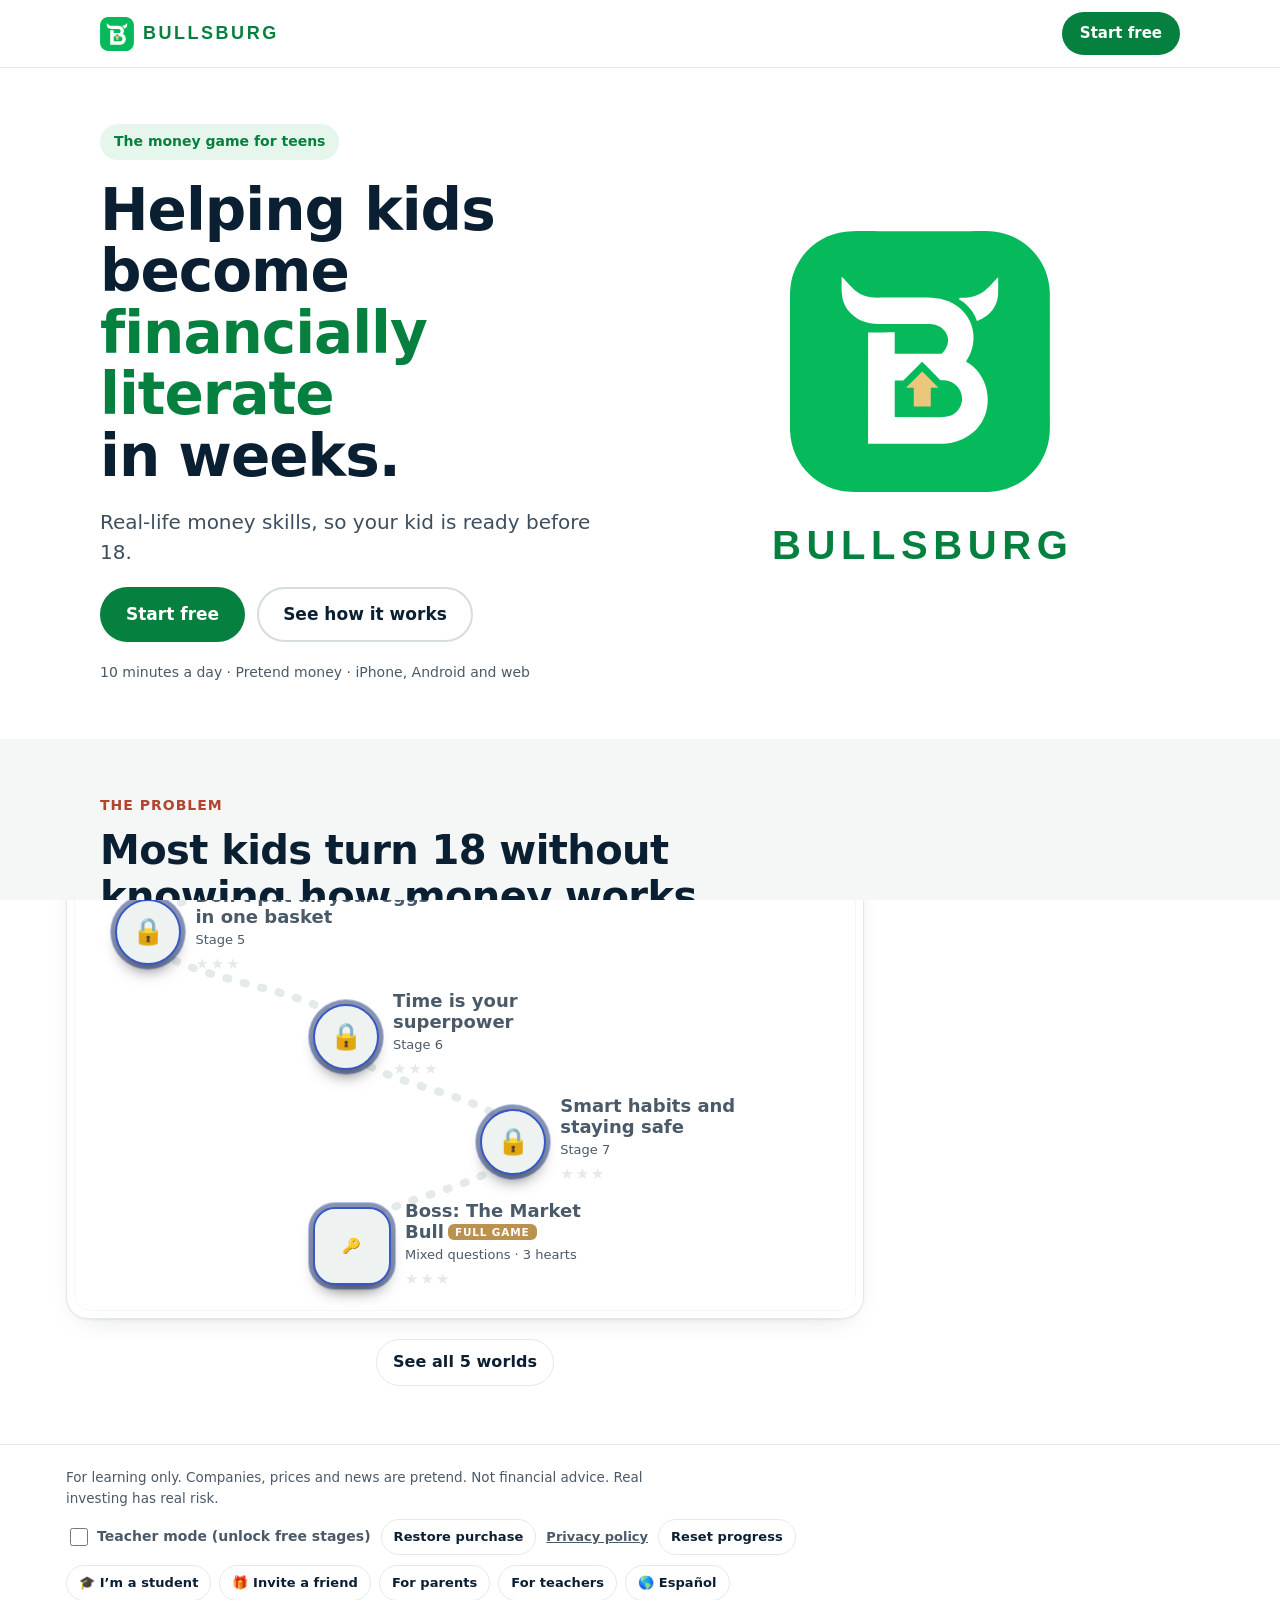
==== commit beffb3c6: "1.7: green B logo, new icons, brand green, allow Google Fonts" ====
--- a/index.html
+++ b/index.html
@@ -1,7 +1,7 @@
 <!doctype html><html lang="en"><head><meta charset="utf-8">
 <meta name="viewport" content="width=device-width,initial-scale=1,viewport-fit=cover">
 <title>Bullsburg: Money &amp; Investing Game</title><meta name="description" content="Bullsburg is a game that teaches money skills and investing: budgeting, banking, credit, taxes, stocks and options, all with pretend money. Free to start, with W!SE prep for schools.">
-<meta http-equiv="Content-Security-Policy" content="default-src 'self'; script-src 'self' 'unsafe-inline'; style-src 'self' 'unsafe-inline'; img-src 'self' data: blob:; font-src 'self'; connect-src 'self' https://nvjlgiohvctocgbpegvi.supabase.co; media-src 'self' blob:; object-src 'none'; base-uri 'none'; form-action 'none'">
+<meta http-equiv="Content-Security-Policy" content="default-src 'self'; script-src 'self' 'unsafe-inline'; style-src 'self' 'unsafe-inline' https://fonts.googleapis.com; img-src 'self' data: blob:; font-src 'self' https://fonts.gstatic.com; connect-src 'self' https://nvjlgiohvctocgbpegvi.supabase.co; media-src 'self' blob:; object-src 'none'; base-uri 'none'; form-action 'none'">
 <meta name="referrer" content="no-referrer"><meta name="theme-color" content="#FFFFFF"><link rel="stylesheet" href="fonts.css"><link rel="preconnect" href="https://fonts.gstatic.com" crossorigin><link rel="stylesheet" href="https://fonts.googleapis.com/css2?family=Montserrat:wght@700&amp;family=Poppins:wght@500;600;700;800&amp;display=swap"><link rel="manifest" href="manifest.json"><link rel="icon" type="image/png" sizes="48x48" href="/bullsburg-icon-48.png"><link rel="icon" type="image/png" sizes="96x96" href="/bullsburg-icon-96.png"><link rel="icon" type="image/png" sizes="192x192" href="/bullsburg-icon-192.png"><link rel="icon" href="/favicon.ico" sizes="any"><link rel="apple-touch-icon" href="/apple-touch-icon.png"><link rel="canonical" href="https://bullsburg.com/"><meta property="og:title" content="Bullsburg: Money &amp; Investing Game"><meta property="og:description" content="Learn money skills and investing by playing, with pretend money."><meta property="og:image" content="https://bullsburg.com/icon-512.png"><meta property="og:url" content="https://bullsburg.com/"><meta property="og:type" content="website"><script type="application/ld+json">{"@context": "https://schema.org", "@type": "Organization", "name": "Bullsburg", "legalName": "Bullsburg LLC", "url": "https://bullsburg.com/", "logo": "https://bullsburg.com/icon-512.png"}</script>
 <style>:root{color-scheme:light;padding-top:env(safe-area-inset-top,0px);padding-bottom:env(safe-area-inset-bottom,0px)}body{margin:0;font:14px system-ui,sans-serif;-webkit-text-size-adjust:100%}img{max-width:100%}[hidden]{display:none!important}</style>
 <script>window.TT_BUILD='web';window.TT_STORE_LINKS={"apple": "https://apps.apple.com/app/id6833590463", "google": "https://play.google.com/store/apps/details?id=com.bullsburg.app"};window.TT_ADS={};window.TT_SB={"url": "https://nvjlgiohvctocgbpegvi.supabase.co", "key": "sb_publishable_uY-81hCWhNXbnreZKwT7Tg_USO1Wljj", "google": true};window.TT_SITE="https://bullsburg.com";</script></head><body>
@@ -10,8 +10,8 @@
 <style>
 /* Layout: a game map of stages (two worlds), with sticky HUD + tab rail; each lab is a workbench of instrument + readout. */
 :root, :root[data-theme="dark"], :root[data-theme="light"] {
-  --bg: #FFFFFF; --surface: #FFFFFF; --surface2: #F4F7F6; --ink: #0B1F33; --muted: #4A5A68; --line: #E3EAE7; --grid: rgba(15,94,75,.06);
-  --accent: #0F5E4B; --accent-ink: #FFFFFF; --accent-soft: rgba(15,94,75,.08);
+  --bg: #FFFFFF; --surface: #FFFFFF; --surface2: #F4F7F6; --ink: #0B1F33; --muted: #4A5A68; --line: #E3EAE7; --grid: rgba(5,128,63,.06);
+  --accent: #05803F; --accent-ink: #FFFFFF; --accent-soft: rgba(5,128,63,.08);
   --isle: #0E7C86; --isle-soft: rgba(14,124,134,.10);
   --sun: #BB914F; --sun-ink: #FFFFFF; --ma: #BB914F;
   --up: #0F7A4E; --down: #C2412F; --up-soft: rgba(15,122,78,.10); --down-soft: rgba(194,65,47,.10);
@@ -524,15 +524,15 @@
 #landing .lw{max-width:1120px;margin:0 auto;padding:0 20px}
 #landing header{border-bottom:1px solid #E3EAE7;position:sticky;top:0;background:rgba(255,255,255,.95);z-index:2}
 #landing header .lw{display:flex;align-items:center;justify-content:space-between;gap:12px;padding-top:12px;padding-bottom:12px}
-#landing .lgw{display:flex;align-items:center;gap:9px}#landing .lgw b{font-family:"Montserrat","Poppins",sans-serif;font-weight:700;font-size:18px;letter-spacing:.14em;color:#0F5E4B}#landing .lgs{display:flex;flex-direction:column;align-items:center;gap:22px}#landing .lgs img{width:min(230px,50vw);height:auto}#landing .lgs b{font-family:"Montserrat","Poppins",sans-serif;font-weight:700;font-size:clamp(28px,4vw,40px);letter-spacing:.14em;color:#0F5E4B;margin-right:-.14em}#landing .lgs.sm img{width:120px}#landing .lgs.sm b{font-size:22px}
-#landing .cta{display:inline-block;background:#0F5E4B;color:#fff;text-decoration:none;font-weight:700;border:0;border-radius:999px;padding:14px 26px;font-size:17px;cursor:pointer;font-family:inherit}
+#landing .lgw{display:flex;align-items:center;gap:9px}#landing .lgw b{font-family:"Montserrat","Poppins",sans-serif;font-weight:700;font-size:18px;letter-spacing:.14em;color:#05803F}#landing .lgs{display:flex;flex-direction:column;align-items:center;gap:22px}#landing .lgs img{width:min(260px,55vw);height:auto}#landing .lgs b{font-family:"Montserrat","Poppins",sans-serif;font-weight:700;font-size:clamp(28px,4vw,40px);letter-spacing:.14em;color:#05803F;margin-right:-.14em}#landing .lgs.sm img{width:120px}#landing .lgs.sm b{font-size:22px}
+#landing .cta{display:inline-block;background:#05803F;color:#fff;text-decoration:none;font-weight:700;border:0;border-radius:999px;padding:14px 26px;font-size:17px;cursor:pointer;font-family:inherit}
 #landing .cta.sm{padding:10px 18px;font-size:15px}
 #landing .ghost{display:inline-block;background:#fff;color:#0B1F33;text-decoration:none;font-weight:700;border:2px solid #D5DEDA;border-radius:999px;padding:12px 24px;font-size:17px}
 #landing .hero{display:flex;flex-wrap:wrap;align-items:center;gap:40px;padding-top:56px;padding-bottom:56px}
 #landing .hero>div{flex:1 1 420px;min-width:0;display:flex;flex-direction:column;gap:20px}
-#landing .pill{align-self:flex-start;background:#EAF3F0;color:#0F5E4B;font-weight:700;font-size:14px;padding:7px 14px;border-radius:999px}
+#landing .pill{align-self:flex-start;background:#E6F6EC;color:#05803F;font-weight:700;font-size:14px;padding:7px 14px;border-radius:999px}
 #landing h1{margin:0;font-size:clamp(36px,6vw,58px);line-height:1.06;font-weight:800;letter-spacing:-1px;font-family:inherit;background:none;color:#0B1F33;-webkit-text-fill-color:currentColor}
-#landing h1 em{font-style:normal;color:#0F5E4B}
+#landing h1 em{font-style:normal;color:#05803F}
 #landing .sub{margin:0;font-size:20px;line-height:1.5;color:#3D4F5F}
 #landing .row{display:flex;gap:12px;flex-wrap:wrap}
 #landing .fine{font-size:14px;color:#4A5A68;font-weight:500}
@@ -546,11 +546,11 @@
 #landing .card{background:#fff;border-radius:18px;padding:24px;border:1.5px solid #E3EAE7}
 #landing .card b{display:block;font-size:20px;margin-bottom:6px}
 #landing .card span{font-size:16px;color:#3D4F5F;line-height:1.5}
-#landing .res{background:#0F5E4B;color:#fff}
+#landing .res{background:#05803F;color:#fff}
 #landing .res h2{color:#fff}
 #landing .res ul{list-style:none;margin:0;padding:0;display:grid;grid-template-columns:repeat(auto-fit,minmax(200px,1fr));gap:12px}
 #landing .res li{background:rgba(255,255,255,.1);border-radius:14px;padding:18px;font-size:19px;font-weight:700}
-#landing .res li::before{content:"✓  ";color:#E2C38A}
+#landing .res li::before{content:"✓  ";color:#EBC77C}
 #landing .end{text-align:center;display:flex;flex-direction:column;align-items:center;gap:18px}
 
 #landing footer{border-top:1px solid #E3EAE7;padding:22px 0;font-size:13px;color:#4A5A68}
@@ -558,7 +558,7 @@
 #landing footer a{color:#4A5A68}
 </style>
 <div id="landing" hidden>
-  <header><div class="lw"><span class="lgw"><img src="bullsburg-mark.svg" alt="" width="28" height="37"><b>BULLSBURG</b></span><button class="cta sm" data-play>Start free</button></div></header>
+  <header><div class="lw"><span class="lgw"><img src="bullsburg-mark.svg" alt="" width="34" height="34"><b>BULLSBURG</b></span><button class="cta sm" data-play>Start free</button></div></header>
   <div class="lw hero">
     <div>
       <div class="pill">The money game for teens</div>
@@ -579,7 +579,7 @@
     </div>
   </div></section>
   <section id="lp-how"><div class="lw">
-    <div class="kick" style="color:#0F5E4B">THE SOLUTION</div>
+    <div class="kick" style="color:#05803F">THE SOLUTION</div>
     <h2>Bullsburg turns money into a game they want to play.</h2>
     <div class="g3">
       <div class="card"><b>10-minute lessons</b><span>Short, fun, done before dinner.</span></div>
@@ -588,12 +588,12 @@
     </div>
   </div></section>
   <section class="res"><div class="lw">
-    <div class="kick" style="color:#E2C38A">THE RESULT</div>
+    <div class="kick" style="color:#EBC77C">THE RESULT</div>
     <h2>In weeks, your kid can:</h2>
     <ul><li>Build a budget</li><li>Read a paycheck</li><li>Use credit wisely</li><li>Understand taxes</li><li>Practice investing</li><li>Save with a goal</li></ul>
   </div></section>
   <section><div class="lw" style="display:flex;flex-wrap:wrap;gap:24px;align-items:center;justify-content:space-between">
-    <div style="flex:1 1 420px"><div class="kick" style="color:#0F5E4B">FOR TEACHERS</div><h2 style="margin-bottom:8px">Personal finance game, made easy.</h2><p class="sub" style="font-size:18px">Free teacher dashboard, live Market Day on your projector, and W!SE test prep.</p></div>
+    <div style="flex:1 1 420px"><div class="kick" style="color:#05803F">FOR TEACHERS</div><h2 style="margin-bottom:8px">Personal finance game, made easy.</h2><p class="sub" style="font-size:18px">Free teacher dashboard, live Market Day on your projector, and W!SE test prep.</p></div>
     <a class="ghost" href="teacher.html">Teacher sign-in</a>
   </div></section>
   <section class="band"><div class="lw end">
@@ -619,7 +619,7 @@
   <div class="wrap">
     <div class="hud-row">
       <a class="logo" href="#map" data-go="map" aria-label="Bullsburg home">
-        <img src="bullsburg-mark.svg" alt="" width="30" height="39" style="display:block">
+        <img src="bullsburg-mark.svg" alt="" width="36" height="36" style="display:block">
         <b class="wordmark">BULLSBURG</b>
       </a>
       <div class="modes" role="group" aria-label="How to explain things">
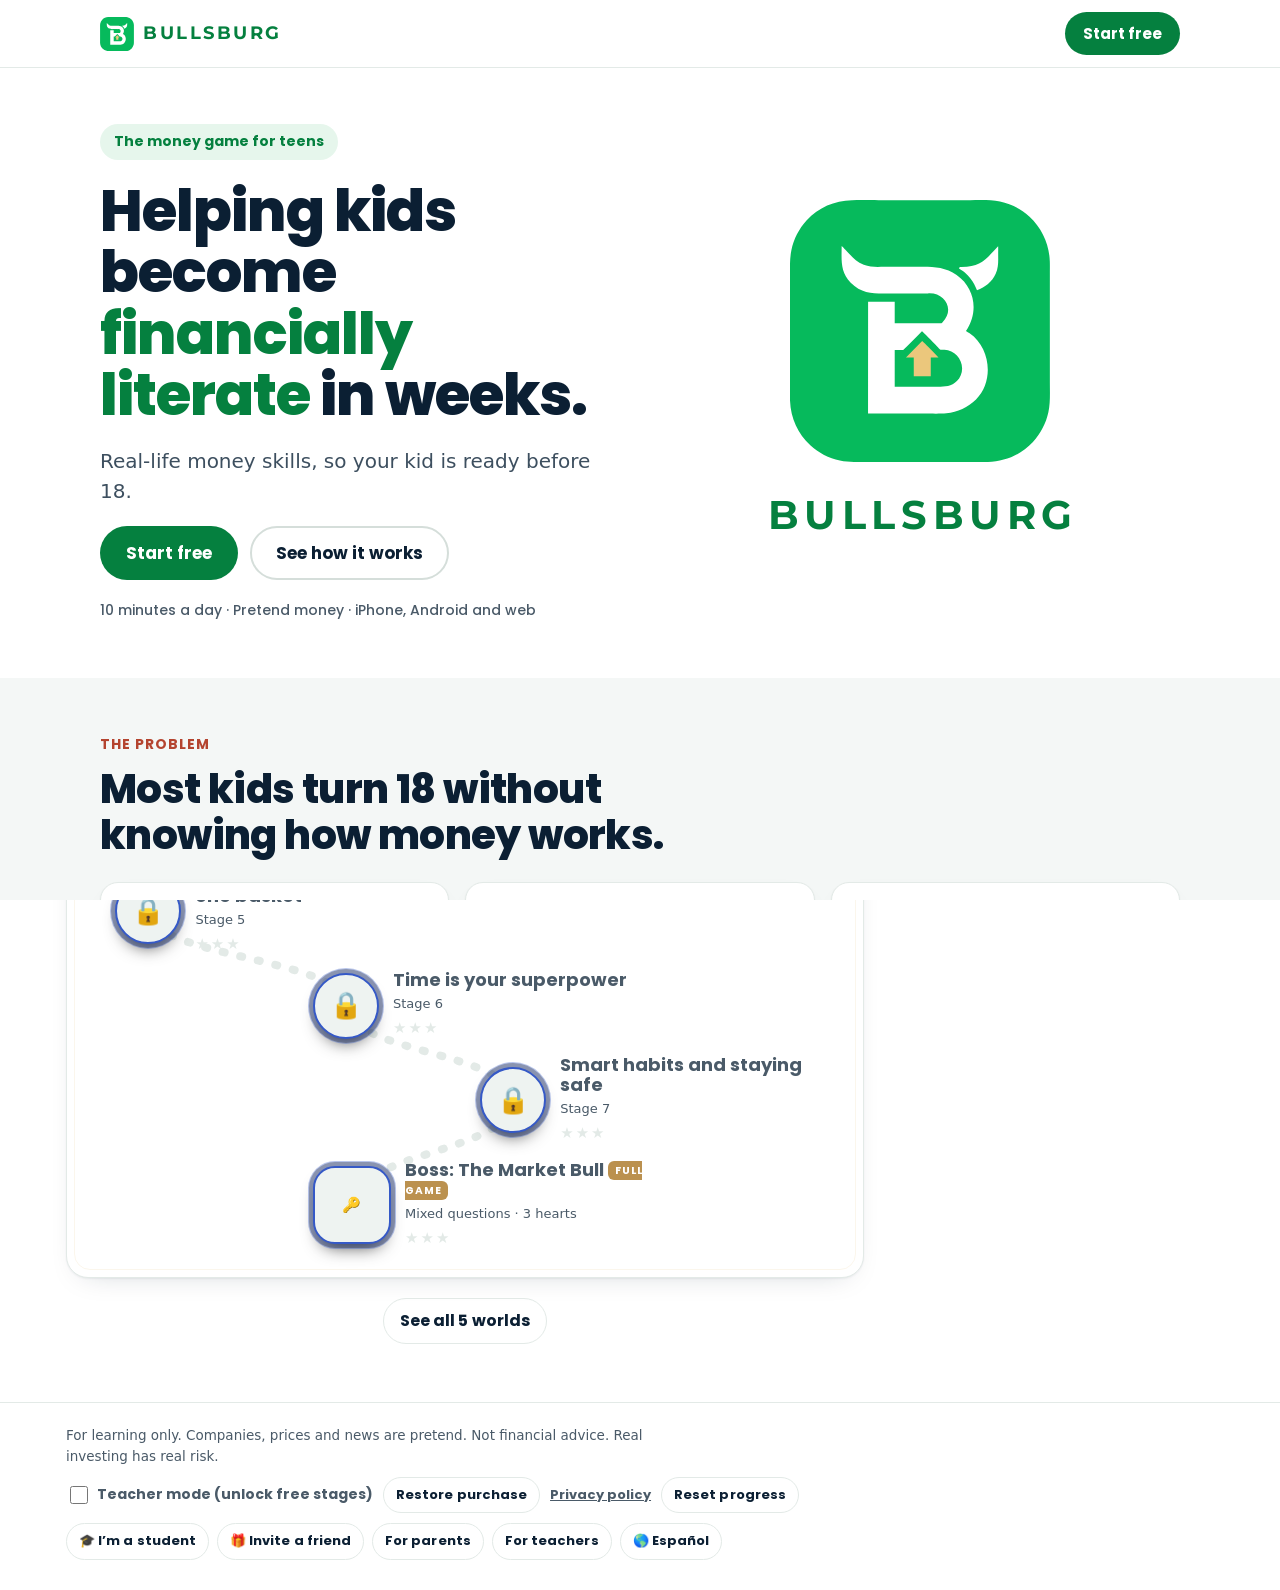
==== commit 554f60e9: "Shorter Beginner-mode lessons (55% fewer words)" ====
--- a/index.html
+++ b/index.html
@@ -842,124 +842,124 @@
 const L = [
  { id: 's1', world: 1, title: 'What is a stock?', terms: ['Share', 'Stock', 'Ticker symbol', 'Exchange'], widget: 'own', unlock: 'market',
    kid: `<p>Your friend Maya starts a lemonade stand. She needs $100 for lemons, cups and a sign, so she cuts her business into <strong>100 equal pieces</strong> and sells each piece for $1.</p><p>Each piece is called a <strong>share</strong>. If you buy 10 shares, you own 10% of the lemonade stand. When the stand does well, your pieces are worth more.</p><p>Big companies do the same thing with millions of pieces. Owning a stock means you own a tiny slice of a real company.</p>`,
-   adult: `<p>A <strong>share of stock</strong> is a unit of ownership in a company. Companies sell shares to raise money. After that, investors trade shares with each other on <strong>exchanges</strong> like the New York Stock Exchange and Nasdaq.</p><p>Each company has a short <strong>ticker symbol</strong> (Apple is AAPL). Your ownership slice is your shares divided by all the shares that exist. Common stock usually gives you a vote at shareholder meetings and a claim on part of the company's profits.</p>`,
+   adult: `<p>A <strong>share of stock</strong> is a small piece of ownership in a company. Investors trade shares on <strong>exchanges</strong> like the NYSE and Nasdaq.</p><p>Each stock has a <strong>ticker symbol</strong> (Apple is AAPL). Your slice = your shares ÷ all shares.</p>`,
    quiz: [{ q: 'A company has 100 shares. You own 25. How much of the company do you own?', o: ['25%', '2.5%', '100%', '4%'], why: '25 out of 100 pieces is 25 percent.' },
           { q: 'What is a ticker symbol?', o: ['A short code that names a stock, like AAPL', 'The price of one share', 'A receipt from the bank'], why: 'Tickers are nicknames on the market board, so AAPL means Apple.' }] },
  { id: 's2', world: 1, title: 'Why do prices move?', terms: ['Supply and demand', 'Buyer', 'Seller', 'Earnings'], widget: 'tug', unlock: 'charts',
    kid: `<p>Think about trading cards. When everybody wants the same rare card and nobody wants to give theirs up, the card gets <strong>more expensive</strong>.</p><p>Stocks work the same way. When more people want to <strong>buy</strong> than <strong>sell</strong>, the price goes up. When more people want to sell, the price goes down.</p><p>News changes what people want. A hit new product can make lots of people want the stock.</p>`,
-   adult: `<p>A stock's price is simply the last price where a buyer and a seller agreed to trade. When demand to buy outweighs the supply of shares for sale, buyers bid the price up, and the reverse pushes it down.</p><p>What moves demand: <strong>earnings</strong> reports, company news, interest rates, and the overall mood of the market. Day to day moves are noisy. Over many years, prices tend to follow how much money the business actually makes.</p>`,
+   adult: `<p>A stock's price is the last price a buyer and seller agreed on. More buyers than sellers pushes it up; more sellers pushes it down.</p><p>Demand moves with <strong>earnings</strong>, news, interest rates and market mood. Over years, prices tend to follow profits.</p>`,
    quiz: [{ q: 'Lots of people want to buy a stock and only a few want to sell. What usually happens?', o: ['The price goes up', 'The price goes down', 'Nothing changes'], why: 'More buyers than sellers pushes the price up.' },
           { q: 'A company reports much bigger profits than people expected. What often happens next?', o: ['The stock price jumps up', 'The stock disappears', 'The company has to give the money back'], why: 'Good surprises make more people want the stock, so the price often rises.' }] },
  { id: 's3', world: 1, title: 'Making and losing money', terms: ['Profit', 'Loss', 'Dividend', 'Unrealized gain'],
    kid: `<p>Buy a share for $10, sell it later for $15, and you made <strong>$5 profit</strong>. But prices can fall too. If it drops to $6, you'd lose $4 if you sold.</p><p>Some companies also share their profits with owners. That payment is called a <strong>dividend</strong>, like Maya's lemonade stand paying every owner a quarter each month.</p><p>Finishing this stage unlocks the <strong>Practice Market</strong>, where you can try it with pretend money.</p>`,
-   adult: `<p>You earn money from stocks two ways: the price rising above what you paid (a <strong>capital gain</strong>) and <strong>dividends</strong>, cash some companies pay to shareholders.</p><p>Until you sell, a gain or loss is <strong>unrealized</strong>, meaning it only exists on paper. Prices can fall below what you paid, and a company that fails can go to zero. Total return is price change plus dividends.</p><p>Clearing this stage unlocks the <strong>Practice Market</strong>.</p>`,
+   adult: `<p>Stocks pay you two ways: a <strong>capital gain</strong> (selling for more than you paid) and <strong>dividends</strong> (cash some companies pay).</p><p>Until you sell, a gain or loss is <strong>unrealized</strong>. Prices can fall, and a failed company can go to zero.</p><p>Clearing this stage unlocks the <strong>Practice Market</strong>.</p>`,
    quiz: [{ q: 'You buy 10 shares at $20 and sell them at $26. What is your profit?', o: ['$60', '$6', '$260', '$46'], why: 'You made $6 per share, times 10 shares = $60.' },
           { q: 'What is a dividend?', o: ['Cash a company pays its shareholders', 'A fee for buying stock', 'A type of chart'], why: 'Dividends are a slice of profits paid out to owners.' }] },
  { id: 's4', world: 1, title: 'Reading a stock chart', terms: ['Candlestick', 'Open / Close', 'High / Low', 'Volume', 'Moving average'], widget: 'minichart',
    kid: `<p>A chart is a picture of the price over time. When the line goes uphill, the price went up.</p><p>Many charts use <strong>candles</strong>. Each candle is one day. <strong>Green</strong> means the price ended the day higher than it started. <strong>Red</strong> means it ended lower. The skinny lines on top and bottom (the wicks) show the highest and lowest price that day.</p><p>Clear this stage to unlock the <strong>Chart Lab</strong> and the Trend Spotter game.</p>`,
-   adult: `<p>A line chart plots each day's closing price. A <strong>candlestick</strong> chart shows four prices per day: <strong>open, high, low, close</strong>. The body runs from open to close; the wicks reach the high and low.</p><p><strong>Volume</strong> bars show how many shares traded. A <strong>moving average</strong> smooths the noise so you can see the trend. Charts describe the past and never guarantee the future.</p><p>Clearing this stage unlocks the <strong>Chart Lab</strong>.</p>`,
+   adult: `<p>A <strong>candlestick</strong> shows four prices a day: <strong>open, high, low, close</strong>. <strong>Volume</strong> shows shares traded. A <strong>moving average</strong> smooths the noise to show the trend.</p><p>Charts show the past, never a promise.</p><p>Clearing this stage unlocks the <strong>Chart Lab</strong>.</p>`,
    quiz: [{ q: 'A green candle means…', o: ['The price closed higher than it opened', 'The company is environmentally friendly', 'The stock paid a dividend'], why: 'Green candles close above where they opened.' },
           { q: 'What does a moving average line do?', o: ['Smooths out daily wiggles to show the trend', 'Shows tomorrow’s price', 'Counts the number of shareholders'], why: 'It averages recent prices so the bigger direction is easier to see.' }] },
  { id: 's5', world: 1, title: 'Don’t put all your eggs in one basket', terms: ['Diversification', 'Index fund', 'ETF', 'S&P 500'],
    kid: `<p>If you carry all your eggs in one basket and drop it, every egg breaks. If you spread them across lots of baskets, one fall isn't a disaster.</p><p>Investing works the same way. Owning <strong>many different companies</strong> means one bad company can't ruin everything. A <strong>fund</strong> is a basket that holds lots of stocks for you.</p><p>In the Practice Market, the <strong>Everything Fund</strong> owns a little of every pretend company. Watch how much calmer it moves.</p>`,
-   adult: `<p><strong>Diversification</strong> spreads risk across many companies and industries. <strong>Index funds</strong> and <strong>ETFs</strong> hold hundreds of stocks at once; an S&P 500 fund owns about 500 large U.S. companies.</p><p>Diversifying shrinks the damage from any one company failing. It does not protect you from the whole market falling. In the Practice Market, compare the Everything Fund's swings with Rocket Rides'.</p>`,
+   adult: `<p><strong>Diversification</strong> spreads risk across many companies. <strong>Index funds</strong> and <strong>ETFs</strong> hold hundreds of stocks at once.</p><p>It limits damage from one company failing, but not from the whole market falling.</p>`,
    quiz: [{ q: 'Why do investors diversify?', o: ['So one bad company can’t sink everything', 'To pay fewer taxes', 'To make prices go up'], why: 'Spreading money out limits the damage from any one loser.' },
           { q: 'An S&P 500 index fund owns…', o: ['About 500 large U.S. companies', 'Exactly one company', '500 dollars of gold'], why: 'It tracks an index of roughly 500 large U.S. companies.' }] },
  { id: 's6', world: 1, title: 'Time is your superpower', terms: ['Compound growth', 'Return', 'Long term'], widget: 'grow',
    kid: `<p>When your money grows, the growth starts growing too. That's <strong>compound growth</strong>, like a snowball rolling downhill that picks up more snow the bigger it gets.</p><p>The secret ingredient is <strong>time</strong>. Starting young with small amounts can beat starting later with big amounts. Try the snowball maker below.</p>`,
-   adult: `<p><strong>Compounding</strong> means returns earn their own returns. Over long periods, time in the market matters more than the amount you start with.</p><p>The calculator uses a steady example rate to show the math. Real markets don't grow smoothly: some years are down a lot, and no rate is promised.</p>`,
+   adult: `<p><strong>Compounding</strong>: your returns earn their own returns. Time in the market matters more than how much you start with.</p><p>Real markets don't grow smoothly, and no rate is promised.</p>`,
    quiz: [{ q: 'Two friends invest $50 a month at the same rate until age 65. Who usually ends up with more?', o: ['The one who starts at 15', 'The one who starts at 35', 'They end up the same'], why: 'Twenty extra years of compounding makes a huge difference.' },
           { q: 'Compound growth means…', o: ['Your gains start earning gains too', 'Prices never go down', 'You pay interest to the bank'], why: 'Growth on top of growth is the snowball effect.' }] },
  { id: 's7', world: 1, title: 'Smart habits and staying safe', terms: ['Risk', 'FOMO', 'Custodial account', 'Emergency fund'],
    kid: `<p>Smart investors follow a few rules:</p><p><strong>Practice first</strong> with pretend money, like in Bullsburg. <strong>Ask a grown-up</strong>; kids under 18 invest through a grown-up's custodial account. <strong>Never invest money you need</strong> for things like food or school trips. <strong>Be suspicious of hype</strong>: if a video says a stock will "go to the moon," it's a warning sign, not a tip.</p>`,
-   adult: `<p>Build an <strong>emergency fund</strong> before investing, and only invest money you won't need for five or more years. Watch fees, since they quietly eat returns. Avoid hype and <strong>FOMO</strong> (fear of missing out), and don't panic-sell during drops.</p><p>Minors in the U.S. can invest through a <strong>custodial account</strong> (UTMA/UGMA) that a parent manages, or a custodial Roth IRA if they have earned income.</p>`,
+   adult: `<p>Build an <strong>emergency fund</strong> first, and only invest money you won't need for 5+ years. Watch fees, skip the hype and <strong>FOMO</strong>, and don't panic-sell.</p><p>Minors can invest through a parent-run <strong>custodial account</strong>.</p>`,
    quiz: [{ q: 'Someone online promises a stock will "definitely triple next week." What should you do?', o: ['Be skeptical; nobody can promise that', 'Buy as much as you can', 'Borrow money to buy more'], why: 'Guaranteed quick riches are a classic warning sign.' },
           { q: 'In the U.S., a 12-year-old who wants to invest usually needs…', o: ['A grown-up to open a custodial account', 'Nothing, they can open one alone', 'A driver’s license'], why: 'You must be 18 to open your own brokerage account.' }] },
  { id: 'b1', world: 1, boss: true, title: 'Boss: The Market Bull', pool: ['s1','s2','s3','s4','s5','s6','s7'] },
 
  { id: 'o1', world: 2, title: 'What is an option?', terms: ['Option', 'Strike price', 'Expiration', 'Premium', 'Contract'],
    kid: `<p>A new video game costs $50 today. You think it'll get pricier once it's popular. The store lets you pay <strong>$2</strong> for a voucher that says: "You can buy this game for $50 any time this month."</p><p>If the price jumps to $70, your voucher is awesome. If it stays at $50 or drops, you just don't use it and you're out the $2. That voucher is an <strong>option</strong>.</p>`,
-   adult: `<p>An <strong>option</strong> is a contract giving the buyer the right, but not the obligation, to buy or sell a stock at a set price (the <strong>strike</strong>) on or before a set date (the <strong>expiration</strong>).</p><p>A standard U.S. stock option <strong>contract covers 100 shares</strong>. The price is the <strong>premium</strong>, quoted per share, so a $2.00 premium costs $200 per contract. <strong>Calls</strong> are the right to buy; <strong>puts</strong> are the right to sell.</p>`,
+   adult: `<p>An <strong>option</strong> is the right, not the obligation, to buy or sell a stock at a set price (the <strong>strike</strong>) by a set date (the <strong>expiration</strong>).</p><p>One <strong>contract covers 100 shares</strong>. The <strong>premium</strong> is quoted per share: $2.00 = $200. <strong>Calls</strong> = right to buy. <strong>Puts</strong> = right to sell.</p>`,
    quiz: [{ q: 'One standard stock option contract covers how many shares?', o: ['100', '1', '10', '1,000'], why: 'The 100-share multiplier is why prices are quoted per share.' },
           { q: 'An option quoted at $1.50 costs how much for one contract?', o: ['$150', '$1.50', '$15', '$1,500'], why: '$1.50 × 100 shares = $150.' }] },
  { id: 'o2', world: 2, title: 'Calls: betting the price goes up', terms: ['Call option', 'Break-even', 'Max loss'], widget: 'preset:bc', unlock: 'options',
    kid: `<p>A <strong>call</strong> is the voucher to <strong>buy</strong>. You make money if the stock climbs above the strike price plus what you paid for the voucher.</p><p>Example: the stock is $50. You pay $2 for a $55 call. If the stock hits $62, you can buy at $55 and the voucher is worth $7. You paid $2, so you're up $5 per share, which is $500 for the 100-share contract.</p><p>Clearing this stage unlocks the <strong>Options Lab</strong>.</p>`,
-   adult: `<p>Buying a call profits if the stock finishes above <strong>strike + premium</strong> (the break-even).</p><p>Example: stock $50, buy the $55 call for $2 ($200). At expiration with the stock at $62, the call is worth $7 ($700): a $500 profit. At $55 or below, it expires worthless and you lose the $200. <strong>Max loss is the premium</strong>; the upside has no cap.</p><p>Clearing this stage unlocks the <strong>Options Lab</strong>.</p>`,
+   adult: `<p>A call profits above <strong>strike + premium</strong> (break-even).</p><p>Stock $50, buy the $55 call for $2 ($200). At $62 it's worth $700: +$500. At $55 or below you lose the $200. <strong>Max loss is the premium</strong>.</p><p>Clearing this stage unlocks the <strong>Options Lab</strong>.</p>`,
    quiz: [{ q: 'You buy a $55 call for $2. What is your break-even price at expiration?', o: ['$57', '$55', '$53', '$110'], why: 'Strike $55 + $2 premium = $57.' },
           { q: 'What’s the most you can lose buying that one call contract?', o: ['$200', '$2', '$5,500', 'Unlimited'], why: 'A buyer can only lose the premium: $2 × 100 = $200.' }] },
  { id: 'o3', world: 2, title: 'Puts: betting down, or buying insurance', terms: ['Put option', 'Protective put'], widget: 'preset:bp',
    kid: `<p>A <strong>put</strong> is the voucher to <strong>sell</strong> at a set price. It's like insurance on your bike: you pay a little, and if something bad happens (the price falls), you're protected.</p><p>Example: the stock is $50. You pay $1.50 for a $45 put. If the stock crashes to $38, you can still sell at $45. That's $7 a share, minus the $1.50 you paid.</p>`,
-   adult: `<p>A put gives the right to sell at the strike. It profits if the stock finishes below <strong>strike − premium</strong>.</p><p>Example: stock $50, buy the $45 put for $1.50 ($150). At $38 the put is worth $7 ($700): a $550 profit. Investors who own shares sometimes buy puts as insurance, called a <strong>protective put</strong>.</p>`,
+   adult: `<p>A put profits below <strong>strike − premium</strong>.</p><p>Stock $50, buy the $45 put for $1.50 ($150). At $38 it's worth $700: +$550. Shareholders use puts as insurance: a <strong>protective put</strong>.</p>`,
    quiz: [{ q: 'A put option usually gains value when the stock price…', o: ['Falls', 'Rises', 'Stays exactly the same'], why: 'The right to sell at a fixed price is worth more when the market price drops.' },
           { q: 'You buy a $45 put for $1.50. What’s your break-even?', o: ['$43.50', '$46.50', '$45', '$1.50'], why: '$45 strike − $1.50 premium = $43.50.' }] },
  { id: 'o4', world: 2, title: 'Why options melt over time', terms: ['Time value', 'Intrinsic value', 'Time decay', 'Volatility'], widget: 'decay',
    kid: `<p>An option is like an <strong>ice cream cone on a hot day</strong>. It melts a little every day. Less time left means less chance of a big price move, so the option is worth less.</p><p>Options on <strong>jumpy</strong> stocks cost more, because a jumpy stock has a better chance of making a big move. Move the slider below and watch.</p>`,
-   adult: `<p>A premium is <strong>intrinsic value</strong> (how far in the money it is) plus <strong>time value</strong>. Time value shrinks as expiration nears, called <strong>time decay</strong>, and it speeds up in the final weeks.</p><p>Higher <strong>volatility</strong> means bigger possible moves, so premiums rise. The chart below uses the Black-Scholes model to show it.</p>`,
+   adult: `<p>Premium = <strong>intrinsic value</strong> + <strong>time value</strong>. Time value shrinks toward expiration (<strong>time decay</strong>), fastest in the last weeks.</p><p>Higher <strong>volatility</strong> means higher premiums.</p>`,
    quiz: [{ q: 'Everything else equal, is an option with 60 days left usually worth more or less than one with 5 days left?', o: ['More', 'Less', 'Exactly the same'], why: 'More time means more chances for a move, so more time value.' },
           { q: 'When a stock gets more jumpy (volatile), option premiums usually…', o: ['Go up', 'Go down', 'Disappear'], why: 'Bigger possible swings make the option more valuable.' }] },
  { id: 'o5', world: 2, title: 'In, at, or out of the money', terms: ['In the money', 'At the money', 'Out of the money'],
    kid: `<p>A <strong>call</strong> is <strong>in the money</strong> when the stock is above the strike, because the voucher would save you money right now. A <strong>put</strong> is in the money when the stock is below the strike.</p><p>If it wouldn't save you anything yet, it's <strong>out of the money</strong>. Right at the strike is <strong>at the money</strong>.</p>`,
-   adult: `<p>Calls are <strong>in the money (ITM)</strong> when stock > strike; puts are ITM when stock < strike. Near the strike is <strong>at the money (ATM)</strong>; otherwise <strong>out of the money (OTM)</strong>.</p><p>OTM options have only time value. Being ITM at expiration isn't the same as profiting: the stock also has to get past your break-even.</p>`,
+   adult: `<p>Calls are <strong>in the money (ITM)</strong> when stock > strike; puts when stock < strike. Near the strike is <strong>at the money (ATM)</strong>; else <strong>out of the money (OTM)</strong>.</p><p>ITM isn't profit: you still need to pass break-even.</p>`,
    quiz: [{ q: 'The stock is $60. A $55 call is…', o: ['In the money', 'Out of the money', 'At the money'], why: 'The right to buy at $55 when the price is $60 is worth $5 right now.' },
           { q: 'The stock is $60. A $55 put is…', o: ['Out of the money', 'In the money', 'At the money'], why: 'Nobody wants to sell at $55 when they can sell at $60.' }] },
  { id: 'o6', world: 2, title: 'Buyers vs. sellers', terms: ['Option writer', 'Naked call', 'Covered call', 'Cash-secured put'], widget: 'preset:sc',
    kid: `<p>For every voucher buyer, there's a <strong>seller</strong>. The seller keeps the $2 right away, but must sell the game at $50 even if it's now worth $90. Ouch.</p><p>Buying an option means your biggest loss is what you paid. <strong>Selling</strong> options can lose much more, so beginners stick to buying with pretend money first.</p>`,
-   adult: `<p>Option sellers (writers) collect the premium up front and take on the obligation. Selling a call without owning the shares, a <strong>naked call</strong>, has theoretically <strong>unlimited risk</strong>.</p><p>More conservative versions include <strong>covered calls</strong> (selling calls on shares you own) and <strong>cash-secured puts</strong>. Brokers require options approval and you must be 18 or older. Paper-trade first.</p>`,
+   adult: `<p>Sellers (writers) collect the premium and take on the obligation. A <strong>naked call</strong> has <strong>unlimited risk</strong>.</p><p>Safer versions: <strong>covered calls</strong> and <strong>cash-secured puts</strong>. Real options trading needs broker approval and age 18+.</p>`,
    quiz: [{ q: 'Who has potentially unlimited risk?', o: ['Someone who sells a call without owning the stock', 'Someone who buys a call', 'Someone who buys a put'], why: 'If the stock soars, a naked call seller must deliver shares at any price.' },
           { q: 'When does an option seller get the premium?', o: ['Up front, when they sell', 'Only if the stock goes up', 'At the end of the year'], why: 'Sellers collect the premium immediately.' }] },
  { id: 'b2', world: 2, boss: true, title: 'Boss: The Options Kraken', pool: ['o1','o2','o3','o4','o5','o6'] },
  // ---------------- WORLD 3: GREEK PEAKS ----------------
  { id: 'g1', world: 3, title: 'Intrinsic vs. extrinsic value', terms: ['Intrinsic value', 'Extrinsic value', 'Time value'], widget: 'greeks',
    kid: `<p>An option's price has two parts, like a pizza with two toppings.</p><p><strong>Intrinsic value</strong> is the part it's worth <em>right now</em>. A $50 call when the stock is $56 already saves you $6, so it has $6 of intrinsic value.</p><p><strong>Extrinsic value</strong> is the extra people pay for <em>hope</em>: the chance the stock moves even more before the option ends. If that call costs $8, the extra $2 is extrinsic. Extrinsic value always shrinks to zero by expiration.</p>`,
-   adult: `<p>Every option premium splits into <strong>intrinsic value</strong> (what it would be worth exercised now: stock − strike for a call, strike − stock for a put, never below zero) and <strong>extrinsic value</strong> (everything else).</p><p>Extrinsic value, also called time value, comes from time left, implied volatility and interest rates. It is largest at the money and decays to zero at expiration. When you buy an option you are paying for extrinsic value that will melt; when you sell one you collect it. Use the tool below to watch the split change.</p>`,
+   adult: `<p>Premium = <strong>intrinsic value</strong> (worth if exercised now, never below zero) + <strong>extrinsic value</strong> (everything else).</p><p>Extrinsic value comes from time, volatility and rates. It's biggest at the money and hits zero at expiration. Buyers pay for it; sellers collect it.</p>`,
    quiz: [{ q: 'Stock $56. A $50 call costs $8. What is its extrinsic value?', o: ['$2', '$6', '$8', '$14'], why: 'Intrinsic is $56 − $50 = $6. The other $2 is extrinsic.' },
           { q: 'Stock $40. A $45 call costs $0.90. What is its intrinsic value?', o: ['$0', '$0.90', '$5', '$4.10'], why: 'It is out of the money, so all $0.90 is extrinsic.' },
           { q: 'What happens to extrinsic value by expiration?', o: ['It shrinks to zero', 'It doubles', 'It turns into intrinsic value'], why: 'At expiration an option is worth only its intrinsic value.' }] },
  { id: 'g2', world: 3, title: 'Implied volatility', terms: ['Implied volatility (IV)', 'Historical volatility', 'IV rank'], widget: 'greeks',
    kid: `<p>Some stocks are calm like a sleeping cat. Others jump around like a kangaroo.</p><p><strong>Implied volatility</strong> (IV) is the market's guess about how much a stock will jump in the future. When people expect big jumps, options get <strong>more expensive</strong>, because a big jump could make them very valuable.</p><p>IV is written as a percent. 20% is calm; 80% is wild.</p>`,
-   adult: `<p><strong>Implied volatility</strong> is the yearly volatility "implied" by an option's market price. Plug the price into a pricing model and solve for the volatility that makes it fit. It's the market's forecast of future movement, not a promise.</p><p>Rough rule: a stock's expected one-standard-deviation move over a period is about price × IV × √(days ÷ 365). A $100 stock with 30% IV has an expected 30-day move of about $100 × 0.30 × 0.29 ≈ $8.60. Compare IV with the stock's own past range (IV rank) to judge if options are cheap or expensive.</p>`,
+   adult: `<p><strong>Implied volatility</strong> (IV) is the yearly move the market is pricing in. It's a forecast, not a promise.</p><p>Expected move ≈ price × IV × √(days ÷ 365). $100 stock, 30% IV, 30 days ≈ $8.60.</p>`,
    quiz: [{ q: 'IV goes up while everything else stays the same. What happens to option prices?', o: ['They go up', 'They go down', 'They stay the same'], why: 'Higher expected movement makes both calls and puts more valuable.' },
           { q: 'A $100 stock has 30% IV. Roughly how big is its expected one-year move?', o: ['About $30 up or down', 'Exactly $30 up', 'About $3'], why: '30% of $100 is $30, one standard deviation either way.' },
           { q: 'Implied volatility is best described as…', o: ['The market’s forecast of future movement', 'A guarantee of future movement', 'How much the stock moved last year'], why: 'It’s backed out of current option prices: a forecast, not a promise.' }] },
  { id: 'g3', world: 3, title: 'Delta: the speed meter', terms: ['Delta', 'Share equivalent', 'Probability ITM'], widget: 'greeks',
    kid: `<p><strong>Delta</strong> tells you how much an option's price moves when the stock moves $1.</p><p>A call with a delta of <strong>0.50</strong> goes up about 50 cents when the stock goes up $1. Calls have delta between 0 and 1. Puts have delta between 0 and −1, because they go <em>up</em> when the stock goes <em>down</em>.</p><p>Delta also gives a rough guess of the chance the option ends in the money.</p>`,
-   adult: `<p><strong>Delta</strong> is the change in option price for a $1 change in the stock. Calls: 0 to +1. Puts: 0 to −1. At the money is about ±0.50; deep in the money approaches ±1.</p><p>Because one contract is 100 shares, a 0.40-delta call behaves like owning about 40 shares (<strong>share equivalent</strong>). Traders also use delta as a rough estimate of the probability of finishing in the money. Add up the deltas of everything you hold to see your total directional exposure.</p>`,
+   adult: `<p><strong>Delta</strong> = option price change per $1 stock move. Calls 0 to +1, puts 0 to −1, about ±0.50 at the money.</p><p>A 0.40-delta call acts like about 40 shares (<strong>share equivalent</strong>).</p>`,
    quiz: [{ q: 'A call has a delta of 0.60. The stock rises $2. About how much does the option gain per share?', o: ['$1.20', '$0.60', '$2.00', '$0.30'], why: '0.60 × $2 = $1.20 per share, or $120 per contract.' },
           { q: 'Which delta could belong to a put option?', o: ['−0.35', '0.35', '1.20'], why: 'Puts have negative delta between 0 and −1.' },
           { q: 'You own 2 calls with delta 0.50. That’s roughly like owning how many shares?', o: ['100', '50', '200', '2'], why: '2 contracts × 100 shares × 0.50 = 100 share equivalents.' }] },
  { id: 'g4', world: 3, title: 'Gamma: how fast delta changes', terms: ['Gamma', 'Gamma risk'], widget: 'greeks',
    kid: `<p>If delta is a car's speed, <strong>gamma</strong> is the gas pedal. It tells you how fast delta changes when the stock moves.</p><p>Gamma is biggest for options right at the strike price, especially close to expiration. That's when an option can flip from almost worthless to very valuable in one day, which is exciting for buyers and scary for sellers.</p>`,
-   adult: `<p><strong>Gamma</strong> is the change in delta for a $1 move in the stock. It peaks at the money and grows sharply as expiration approaches.</p><p>Long options have positive gamma: moves in either direction help you accelerate. Short options have negative gamma: losses accelerate when the stock moves against you. This "gamma risk" is why selling short-dated at-the-money options can blow up quickly.</p>`,
+   adult: `<p><strong>Gamma</strong> = how fast delta changes per $1 move. It peaks at the money near expiration.</p><p>Long options: positive gamma. Short options: negative gamma, so losses can speed up fast.</p>`,
    quiz: [{ q: 'Where is gamma usually highest?', o: ['At the money, near expiration', 'Deep in the money, far from expiration', 'Far out of the money'], why: 'Delta changes fastest when the outcome is a coin flip and time is short.' },
           { q: 'A call has delta 0.50 and gamma 0.10. The stock rises $1. What is the new delta, roughly?', o: ['0.60', '0.40', '0.50', '1.50'], why: 'Delta rises by gamma: 0.50 + 0.10 = 0.60.' },
           { q: 'Who has negative gamma?', o: ['Option sellers', 'Option buyers', 'Nobody'], why: 'Short options have negative gamma, so moves against them speed up.' }] },
  { id: 'g5', world: 3, title: 'Theta: the daily melt', terms: ['Theta', 'Time decay', 'Weekend decay'], widget: 'greeks',
    kid: `<p><strong>Theta</strong> tells you how much an option melts each day, like our ice cream cone.</p><p>A theta of <strong>−0.05</strong> means the option loses about 5 cents a day (that's $5 per contract) if nothing else changes. The melting speeds up in the last few weeks. Option <strong>buyers</strong> fight theta; option <strong>sellers</strong> earn it.</p>`,
-   adult: `<p><strong>Theta</strong> is the change in option value per day with everything else held constant. Long options have negative theta; short options have positive theta.</p><p>Decay accelerates as expiration nears, especially for at-the-money options; that's the shape you saw on Options Island. Calendar days count, so a weekend costs a long option two extra days of decay. Option sellers build strategies around collecting theta while managing gamma risk.</p>`,
+   adult: `<p><strong>Theta</strong> = value lost per day. Long options have negative theta; short options positive.</p><p>Decay speeds up near expiration, and weekends count.</p>`,
    quiz: [{ q: 'Your call has theta −0.08. About how much value does one contract lose per day?', o: ['$8', '$0.08', '$80', '$0.80'], why: '−0.08 per share × 100 shares = −$8 per day.' },
           { q: 'When does time decay speed up the most?', o: ['In the final weeks before expiration', 'Right after you buy', 'It’s always the same speed'], why: 'Decay accelerates as expiration approaches.' },
           { q: 'Who benefits from theta?', o: ['Option sellers', 'Option buyers', 'Stock buyers'], why: 'Sellers collect the time value as it melts.' }] },
  { id: 'g6', world: 3, title: 'Vega: the volatility dial', terms: ['Vega'], widget: 'greeks',
    kid: `<p><strong>Vega</strong> tells you how much an option's price changes when implied volatility goes up or down by 1 point.</p><p>A vega of <strong>0.10</strong> means the option gains 10 cents if IV rises from 30% to 31%. Options with lots of time left have the most vega, because there's more time for wild moves.</p>`,
-   adult: `<p><strong>Vega</strong> is the change in option value for a 1-percentage-point change in implied volatility. Long options have positive vega; short options have negative vega.</p><p>Vega is largest at the money and for longer-dated options. You can be right about the stock's direction and still lose money if IV falls more than your gain from delta. The next lessons on earnings show exactly that.</p>`,
+   adult: `<p><strong>Vega</strong> = value change per 1-point move in implied volatility. Long options gain when IV rises.</p><p>You can pick the right direction and still lose if IV drops.</p>`,
    quiz: [{ q: 'An option has vega 0.15. IV rises 4 points. About how much does it gain per share?', o: ['$0.60', '$0.15', '$4.00', '$0.04'], why: '0.15 × 4 = $0.60 per share, $60 per contract.' },
           { q: 'Which option usually has the most vega?', o: ['An at-the-money option with months left', 'A far out-of-the-money option expiring tomorrow', 'A deep in-the-money option expiring today'], why: 'More time and being at the money both increase vega.' },
           { q: 'If you buy an option and IV drops sharply, vega makes the option…', o: ['Lose value', 'Gain value', 'Unchanged'], why: 'Long options have positive vega, so falling IV hurts.' }] },
  { id: 'g7', world: 3, title: 'Rho, dividends and early exercise', terms: ['Rho', 'Ex-dividend date', 'Early exercise', 'American option'],
    kid: `<p><strong>Rho</strong> is a small Greek about interest rates. When rates go up, calls get a tiny bit more valuable and puts a tiny bit less. It barely matters for short-term options.</p><p><strong>Dividends</strong> matter more: when a company pays a dividend, its stock price drops by about that amount, which hurts calls and helps puts.</p>`,
-   adult: `<p><strong>Rho</strong> measures sensitivity to interest rates: higher rates raise call values and lower put values, mostly for long-dated options.</p><p>On the <strong>ex-dividend date</strong> the stock usually drops by about the dividend, and option holders don't receive it. U.S. stock options are <strong>American style</strong>, so they can be exercised any day. Owners of in-the-money calls sometimes exercise early, just before an ex-dividend date, to capture the dividend, which is one reason short calls can be assigned early.</p>`,
+   adult: `<p><strong>Rho</strong> = sensitivity to interest rates. Mostly matters for long-dated options.</p><p>On the <strong>ex-dividend date</strong> the stock drops by about the dividend. U.S. options are <strong>American style</strong>, so short calls can be assigned early around dividends.</p>`,
    quiz: [{ q: 'A stock pays a $1 dividend. On the ex-dividend date, the stock price usually…', o: ['Drops by about $1', 'Rises by about $1', 'Doesn’t change'], why: 'The cash leaves the company, so the price adjusts down.' },
           { q: 'U.S. stock options can usually be exercised…', o: ['Any day up to expiration (American style)', 'Only on expiration day', 'Only once a year'], why: 'Most U.S. equity options are American style.' },
           { q: 'Which Greek measures sensitivity to interest rates?', o: ['Rho', 'Theta', 'Gamma'], why: 'Rho is the interest-rate Greek.' }] },
  { id: 'g8', world: 3, title: 'Earnings and the IV crush', terms: ['Earnings report', 'IV crush', 'Expected move', 'Straddle price'], widget: 'ivcrush',
    kid: `<p>Every three months, companies report how much money they made. Nobody knows the result ahead of time, so option prices get puffed up like a balloon before the big day.</p><p>The moment the news is out, the mystery is gone and the balloon pops. That's the <strong>IV crush</strong>. You can guess the direction right and still lose money because the balloon popped.</p>`,
-   adult: `<p>Before an <strong>earnings report</strong>, implied volatility for options that expire after the report climbs, because the market is pricing in a possible jump. Right after the report, that uncertainty disappears and IV collapses: the <strong>IV crush</strong>.</p><p>The price of an at-the-money straddle (call + put) shows roughly how big a move the market expects. If the actual move is smaller than that <strong>expected move</strong>, option buyers usually lose even when they pick the right direction. The chart below shows it.</p>`,
+   adult: `<p>IV climbs before an <strong>earnings report</strong>, then collapses right after: the <strong>IV crush</strong>.</p><p>If the real move is smaller than the <strong>expected move</strong>, buyers usually lose, even when they pick the right direction.</p>`,
    quiz: [{ q: 'What usually happens to implied volatility right after earnings are announced?', o: ['It drops sharply', 'It rises sharply', 'It stays the same'], why: 'The uncertainty is gone, so IV collapses: the IV crush.' },
           { q: 'You buy a call before earnings. The stock rises a little. Your call might still lose value because of…', o: ['IV crush', 'Dividends', 'Rho'], why: 'The drop in IV can outweigh a small gain from the stock move.' },
           { q: 'An at-the-money straddle costs $5 on a $100 stock before earnings. The expected move is about…', o: ['$5, or 5%', '$50', '$0.50'], why: 'The straddle price approximates the market’s expected move.' }] },
  { id: 'g9', world: 3, title: 'Volume, open interest and liquidity', terms: ['Volume', 'Open interest', 'Bid-ask spread', 'Liquidity', 'Slippage'],
    kid: `<p>Every option has a <strong>bid</strong> (the most a buyer will pay) and an <strong>ask</strong> (the least a seller will take). The gap between them is the <strong>spread</strong>, like a toll you pay to trade.</p><p><strong>Volume</strong> is how many contracts traded today. <strong>Open interest</strong> is how many are still open. Lots of both means the option is easy to trade with a small toll.</p>`,
-   adult: `<p>You buy at the <strong>ask</strong> and sell at the <strong>bid</strong>, so a wide <strong>bid-ask spread</strong> is an instant cost. A $1.00 × $1.20 quote costs you $20 per contract just to get in and out.</p><p><strong>Volume</strong> counts contracts traded today; <strong>open interest</strong> counts contracts still open. High volume and open interest usually mean tight spreads and easy exits (<strong>liquidity</strong>). Far out-of-the-money strikes and small stocks often have wide spreads and <strong>slippage</strong>. In the Practice Market, compare spreads across strikes and expirations.</p>`,
+   adult: `<p>You buy at the <strong>ask</strong> and sell at the <strong>bid</strong>. A wide <strong>bid-ask spread</strong> is an instant cost.</p><p>High <strong>volume</strong> and <strong>open interest</strong> mean good <strong>liquidity</strong>: tight spreads, easy exits, less <strong>slippage</strong>.</p>`,
    quiz: [{ q: 'An option is quoted $2.00 bid, $2.30 ask. You buy one contract and immediately sell it. What do you lose to the spread?', o: ['$30', '$0.30', '$3', '$230'], why: '$0.30 per share × 100 = $30.' },
           { q: 'Open interest is…', o: ['The number of contracts still open', 'The number traded today', 'The interest rate on options'], why: 'Volume counts today’s trades; open interest counts open positions.' },
           { q: 'Which option is usually easiest to trade?', o: ['High volume, high open interest, tight spread', 'No volume, wide spread', 'Far out of the money on a tiny stock'], why: 'Liquidity means tight spreads and easy exits.' }] },
@@ -968,55 +968,55 @@
  // ---------------- WORLD 4: STRATEGY CITY ----------------
  { id: 't1', world: 4, title: 'Covered calls', terms: ['Covered call', 'Called away', 'Premium income'], widget: 'strat:cc',
    kid: `<p>Imagine you own 100 baseball cards. Someone pays you $1.50 a card for the right to buy them from you at $55 a card next month.</p><p>That's a <strong>covered call</strong>: you own 100 shares and sell a call on them. You keep the money no matter what. If the price shoots past $55, you have to sell your shares at $55, so you miss the extra gains.</p>`,
-   adult: `<p>A <strong>covered call</strong> = own 100 shares + sell 1 call. You collect premium, which adds income and cushions small drops.</p><p>The trade-off: your upside is capped at the strike. If the stock finishes above it, your shares are <strong>called away</strong> at the strike. Your downside is still nearly the full stock risk, minus the premium. Example: own at $50, sell the $55 call for $1.50 → max profit $6.50 a share, break-even $48.50.</p>`,
+   adult: `<p><strong>Covered call</strong> = own 100 shares + sell 1 call. You earn premium, but upside is capped at the strike and shares can be <strong>called away</strong>.</p><p>Own at $50, sell the $55 call for $1.50: max profit $6.50/share, break-even $48.50.</p>`,
    quiz: [{ q: 'A covered call means you…', o: ['Own 100 shares and sell a call on them', 'Buy a call and a put', 'Sell a call without owning shares'], why: 'The shares "cover" the obligation to deliver them.' },
           { q: 'You own at $50 and sell the $55 call for $1.50. What’s your max profit per share?', o: ['$6.50', '$1.50', '$5.00', 'Unlimited'], why: '$5 stock gain up to the strike + $1.50 premium.' },
           { q: 'What’s the main downside of a covered call?', o: ['Your gains are capped at the strike', 'You can lose more than the stock', 'You pay a premium'], why: 'You give up gains above the strike in exchange for the premium.' }] },
  { id: 't2', world: 4, title: 'Cash-secured puts', terms: ['Cash-secured put', 'Assignment', 'Effective buy price'], widget: 'strat:csp',
    kid: `<p>You want to buy a stock, but only if it gets cheaper. With a <strong>cash-secured put</strong>, someone pays you now for promising to buy at a lower price.</p><p>You set aside the cash. If the stock drops below your price, you buy it, and the money you were paid makes your price even lower. If it doesn't drop, you just keep the money.</p>`,
-   adult: `<p>A <strong>cash-secured put</strong> = sell a put while holding enough cash to buy 100 shares at the strike. You collect premium up front.</p><p>If the stock finishes below the strike you're <strong>assigned</strong>: you buy 100 shares at the strike, with an effective price of strike − premium. If not, you keep the premium. The risk is a big drop: you still have to buy at the strike. Example: sell the $45 put for $1.20 with $4,500 set aside; break-even $43.80.</p>`,
+   adult: `<p><strong>Cash-secured put</strong> = sell a put with cash set aside to buy 100 shares at the strike.</p><p>Below the strike you're <strong>assigned</strong> and buy the shares. Sell the $45 put for $1.20: break-even $43.80.</p>`,
    quiz: [{ q: 'To sell one cash-secured $45 put, how much cash must be set aside?', o: ['$4,500', '$45', '$450', '$120'], why: '$45 × 100 shares = $4,500.' },
           { q: 'You sell the $45 put for $1.20 and get assigned. What’s your effective buy price?', o: ['$43.80', '$45.00', '$46.20', '$1.20'], why: '$45 strike − $1.20 premium = $43.80.' },
           { q: 'The stock stays above $45 at expiration. What happens?', o: ['The put expires and you keep the premium', 'You must buy the shares', 'You lose the premium'], why: 'An out-of-the-money put expires worthless and the seller keeps the premium.' }] },
  { id: 't3', world: 4, title: 'Protective puts and collars', terms: ['Protective put', 'Collar', 'Hedge'], widget: 'strat:collar',
    kid: `<p>A <strong>protective put</strong> is insurance for stock you own. If the price crashes, the put lets you sell at your safe price.</p><p>Insurance costs money, so some investors pay for it by also selling a call. That combo is a <strong>collar</strong>: a floor below you and a ceiling above you.</p>`,
-   adult: `<p>A <strong>protective put</strong> = own shares + buy a put. It sets a floor on losses for the cost of the premium. It's a <strong>hedge</strong>, not a profit strategy.</p><p>A <strong>collar</strong> adds a short call to pay for the put: own at $50, buy the $45 put, sell the $55 call. The loss is capped near $45 and the gain near $55. When the call premium covers the put, it's a "zero-cost collar."</p>`,
+   adult: `<p><strong>Protective put</strong> = shares + a put. It's a <strong>hedge</strong> that sets a floor on losses.</p><p>A <strong>collar</strong> adds a short call to pay for the put: losses capped near $45, gains near $55.</p>`,
    quiz: [{ q: 'A protective put is mainly used to…', o: ['Limit losses on stock you own', 'Make extra income', 'Bet the stock rises'], why: 'It’s insurance: the put sets a floor.' },
           { q: 'A collar combines owning stock with…', o: ['A long put and a short call', 'Two long calls', 'A short put and a long call'], why: 'Buy a put for protection, sell a call to pay for it.' },
           { q: 'What do you give up with a collar?', o: ['Gains above the call strike', 'All downside protection', 'Your shares immediately'], why: 'The short call caps your upside.' }] },
  { id: 't4', world: 4, title: 'Bull call spreads', terms: ['Vertical spread', 'Debit spread', 'Bull call spread'], widget: 'strat:bcs',
    kid: `<p>Buying a call can be pricey. A <strong>bull call spread</strong> makes it cheaper: buy one call and sell a higher call.</p><p>The money from the call you sell pays for part of the one you buy. The catch: you can only win up to the higher strike. It's a cheaper ticket with a smaller prize.</p>`,
-   adult: `<p>A <strong>bull call spread</strong> (a debit vertical) = buy a lower-strike call + sell a higher-strike call, same expiration. Example: buy the $50 call for $3.00, sell the $55 call for $1.20, a $1.80 debit.</p><p>Max loss is the debit ($180). Max gain is the strike width minus the debit: $5.00 − $1.80 = $3.20 ($320). Break-even is $51.80. Spreads also reduce your exposure to theta and IV compared with a single long call.</p>`,
+   adult: `<p><strong>Bull call spread</strong> = buy a lower call + sell a higher call. Buy $50 for $3.00, sell $55 for $1.20: $1.80 debit.</p><p>Max loss $180, max gain $320, break-even $51.80.</p>`,
    quiz: [{ q: 'Buy the $50 call for $3.00, sell the $55 call for $1.20. What’s the max loss per contract?', o: ['$180', '$300', '$500', '$120'], why: 'Net debit $1.80 × 100 = $180.' },
           { q: 'Same spread: what’s the max gain per contract?', o: ['$320', '$500', 'Unlimited', '$180'], why: '($5 width − $1.80 debit) × 100 = $320.' },
           { q: 'Why trade a spread instead of a single call?', o: ['It costs less and has defined risk', 'It has unlimited profit', 'It never loses'], why: 'Selling the higher call lowers cost but caps the gain.' }] },
  { id: 't5', world: 4, title: 'Bear put spreads', terms: ['Bear put spread', 'Defined risk'], widget: 'strat:bps',
    kid: `<p>A <strong>bear put spread</strong> is the bull call spread's mirror twin. It's for when you think a stock will go <em>down</em>.</p><p>Buy one put and sell a lower put. You spend less money, and your prize is capped at the lower strike.</p>`,
-   adult: `<p>A <strong>bear put spread</strong> = buy a higher-strike put + sell a lower-strike put, same expiration. Example: buy the $50 put for $2.80, sell the $45 put for $1.00, a $1.80 debit.</p><p>Max loss $180, max gain ($5 − $1.80) × 100 = $320, break-even $48.20. Like all vertical spreads, it has <strong>defined risk</strong>: you know your worst case before you enter.</p>`,
+   adult: `<p><strong>Bear put spread</strong> = buy a higher put + sell a lower put. Buy $50 for $2.80, sell $45 for $1.00: $1.80 debit.</p><p>Max loss $180, max gain $320, break-even $48.20. <strong>Defined risk</strong>: you know the worst case first.</p>`,
    quiz: [{ q: 'A bear put spread profits when the stock…', o: ['Falls', 'Rises', 'Stays exactly flat'], why: 'It’s a bearish strategy built from puts.' },
           { q: 'Buy the $50 put for $2.80, sell the $45 put for $1.00. Break-even?', o: ['$48.20', '$45.00', '$51.80', '$46.80'], why: '$50 − $1.80 net debit = $48.20.' },
           { q: '"Defined risk" means…', o: ['You know your maximum loss in advance', 'You can’t lose money', 'The broker guarantees profit'], why: 'The long option limits how much the spread can lose.' }] },
  { id: 't6', world: 4, title: 'Credit spreads', terms: ['Credit spread', 'Bull put spread', 'Bear call spread'], widget: 'strat:bpcs',
    kid: `<p>In a <strong>credit spread</strong> you get paid up front. You sell an option and buy a cheaper one farther away as a safety net.</p><p>If the stock stays away from your strike, both expire and you keep the money. The safety net means you can never lose more than the gap between the strikes minus what you got paid.</p>`,
-   adult: `<p>A <strong>credit spread</strong> = sell a closer option, buy a farther one as protection. A bull put spread: sell the $47.50 put for $1.60, buy the $45 put for $0.90, a $0.70 credit.</p><p>Max gain is the credit ($70). Max loss is width − credit: ($2.50 − $0.70) × 100 = $180. Break-even $46.80. Credit spreads profit from time decay and the stock staying put, but the risk/reward is lopsided, so position size matters.</p>`,
+   adult: `<p><strong>Credit spread</strong> = sell a closer option, buy a farther one as protection. Sell the $47.50 put for $1.60, buy the $45 for $0.90: $0.70 credit.</p><p>Max gain $70, max loss $180. Small wins, bigger losses, so size carefully.</p>`,
    quiz: [{ q: 'In a credit spread, when do you receive money?', o: ['Up front, when you open it', 'Only at expiration', 'Never'], why: 'You sell the more expensive option, so you start with a credit.' },
           { q: 'Sell the $47.50 put for $1.60, buy the $45 put for $0.90. Max loss per contract?', o: ['$180', '$70', '$250', 'Unlimited'], why: '($2.50 width − $0.70 credit) × 100 = $180.' },
           { q: 'Why buy the farther option in a credit spread?', o: ['To cap the maximum loss', 'To make more money', 'Because the broker requires two of everything'], why: 'It’s the safety net that defines your risk.' }] },
  { id: 't7', world: 4, title: 'Straddles and strangles', terms: ['Straddle', 'Strangle', 'Long volatility'], widget: 'strat:straddle',
    kid: `<p>What if you think something big will happen but don't know which way? Buy a call <em>and</em> a put! That's a <strong>straddle</strong>.</p><p>If the stock zooms up or crashes down a lot, one side wins big. If it barely moves, both melt and you lose. A <strong>strangle</strong> is the same idea with cheaper options farther away.</p>`,
-   adult: `<p>A long <strong>straddle</strong> = buy a call and a put at the same strike. Example at $50: call $3.00 + put $2.80 = $5.80. You profit if the stock finishes beyond $44.20 or $55.80.</p><p>A <strong>strangle</strong> uses out-of-the-money strikes: cheaper, but it needs a bigger move. Both are "long volatility": they suffer from theta and IV crush, which is why buying them right before earnings often disappoints.</p>`,
+   adult: `<p>Long <strong>straddle</strong> = call + put at the same strike. At $50 it costs $5.80, so you need a move past $44.20 or $55.80.</p><p>A <strong>strangle</strong> uses OTM strikes: cheaper, needs a bigger move. Both suffer from theta and IV crush.</p>`,
    quiz: [{ q: 'A long straddle profits most when the stock…', o: ['Makes a big move either way', 'Doesn’t move', 'Moves exactly to the strike'], why: 'You need a move bigger than the total premium paid.' },
           { q: 'Call $3.00 + put $2.80 at the $50 strike. What are the break-evens?', o: ['$44.20 and $55.80', '$47 and $53', '$50 only', '$45 and $55'], why: '$50 ± $5.80 total premium.' },
           { q: 'What’s the main enemy of a long straddle?', o: ['Time decay and IV crush', 'Dividends', 'Big moves'], why: 'Both options lose value if the stock sits still or IV falls.' }] },
  { id: 't8', world: 4, title: 'Iron condors', terms: ['Iron condor', 'Range-bound', 'Wings'], widget: 'strat:ic',
    kid: `<p>An <strong>iron condor</strong> is a bet that a stock stays inside a fence. You sell a put below and a call above, and buy cheaper ones even farther out as safety nets.</p><p>If the stock stays inside the fence until expiration, you keep the money. If it breaks out, your safety nets limit the damage.</p>`,
-   adult: `<p>An <strong>iron condor</strong> = a bull put credit spread + a bear call credit spread on the same expiration. Example on a $50 stock: sell the $45 put, buy the $42.50 put, sell the $55 call, buy the $57.50 call, for about a $1.05 credit.</p><p>Max gain is the credit if the stock finishes between the short strikes. Max loss is wing width − credit ($1.45, or $145). It profits from time decay and falling IV in a <strong>range-bound</strong> market.</p>`,
+   adult: `<p><strong>Iron condor</strong> = a put credit spread + a call credit spread. On a $50 stock: about $1.05 credit.</p><p>Max gain if the stock stays between the short strikes; max loss $145. Built for a <strong>range-bound</strong> market.</p>`,
    quiz: [{ q: 'An iron condor wins when the stock…', o: ['Stays between the short strikes', 'Makes a huge move', 'Goes to zero'], why: 'It’s a range-bound strategy.' },
           { q: 'Wings are $2.50 wide and the credit is $1.05. Max loss per condor?', o: ['$145', '$105', '$250', 'Unlimited'], why: '($2.50 − $1.05) × 100 = $145.' },
           { q: 'An iron condor is made of…', o: ['A put credit spread and a call credit spread', 'Two long straddles', 'Stock and a put'], why: 'Two credit spreads, one on each side.' }] },
  { id: 't9', world: 4, title: 'Managing trades: close, roll, exercise', terms: ['Closing a trade', 'Rolling', 'Exercise', 'Assignment', 'Pin risk'],
    kid: `<p>You don't have to wait until expiration! You can <strong>close</strong> a trade any time by doing the opposite: if you bought an option, sell it.</p><p>Most traders close early to lock in wins or stop losses. <strong>Rolling</strong> means closing one option and opening a new one later in time. If you sold an option, you might be <strong>assigned</strong>, which means you have to buy or sell the shares.</p>`,
-   adult: `<p>Most options are <strong>closed</strong> before expiration: sell to close a long, buy to close a short. Closing captures remaining extrinsic value, while exercising throws it away, so exercising early rarely makes sense except around dividends.</p><p><strong>Rolling</strong> = close the current option and open one at a later date or different strike. Short options can be <strong>assigned</strong> any time; at expiration, options $0.01 or more in the money are normally auto-exercised. A stock finishing right at your strike creates <strong>pin risk</strong>: uncertainty about assignment. Have an exit plan before you enter.</p>`,
+   adult: `<p>Most options are <strong>closed</strong> before expiration, which keeps leftover value. Exercising early rarely makes sense.</p><p><strong>Rolling</strong> = close and reopen later or at a new strike. Short options can be <strong>assigned</strong> anytime. Ending right at the strike is <strong>pin risk</strong>.</p>`,
    quiz: [{ q: 'You bought a call that’s up 80%. The simplest way to take the profit is to…', o: ['Sell to close it', 'Exercise it', 'Wait for expiration'], why: 'Selling captures intrinsic and extrinsic value; exercising forfeits extrinsic.' },
           { q: '"Rolling" an option means…', o: ['Closing it and opening a new one at a later date or new strike', 'Letting it expire', 'Giving it to a friend'], why: 'Rolling extends or adjusts a position.' },
           { q: 'At expiration, an option $0.50 in the money is usually…', o: ['Automatically exercised', 'Expires worthless', 'Refunded'], why: 'Options $0.01 or more in the money are normally auto-exercised.' }] },
@@ -1025,85 +1025,85 @@
  // ---------------- WORLD 5: MASTER'S SUMMIT ----------------
  { id: 'm1', world: 5, title: 'Order types', terms: ['Market order', 'Limit order', 'Stop order', 'Stop-limit order', 'Gap'],
    kid: `<p>When you trade, you choose how your order works.</p><p>A <strong>market order</strong> says "buy it now at whatever the price is." A <strong>limit order</strong> says "only buy if it's this price or cheaper." A <strong>stop order</strong> is a safety alarm: "if the price falls to here, sell." Try them all in the Practice Market.</p>`,
-   adult: `<p><strong>Market order:</strong> fills right away at the best available price, so it's fast but the price isn't guaranteed. <strong>Limit order:</strong> fills only at your price or better, so the price is guaranteed but the fill isn't. <strong>Stop order:</strong> becomes a market order once the stop price trades; it's used for stop-losses. <strong>Stop-limit:</strong> becomes a limit order at the stop, so it may not fill in a fast drop.</p><p>Watch out for <strong>gaps</strong>: if a stock opens far below your stop, a stop order fills at the open, below your stop. For options, use limit orders because spreads can be wide. The Practice Market supports limit and stop orders on stocks.</p>`,
+   adult: `<p><strong>Market order:</strong> fast, price not guaranteed. <strong>Limit order:</strong> your price or better, fill not guaranteed. <strong>Stop order:</strong> turns into a market order at the stop. <strong>Stop-limit:</strong> may not fill in a fast drop.</p><p><strong>Gaps</strong> can jump past your stop. Use limit orders for options.</p>`,
    quiz: [{ q: 'Which order guarantees your price but not that it fills?', o: ['Limit order', 'Market order', 'Stop order'], why: 'A limit only fills at your price or better.' },
           { q: 'Your stop-loss is at $40. Bad news hits overnight and the stock opens at $35. Your stop order likely fills near…', o: ['$35', '$40', '$45'], why: 'Stops become market orders, so a gap fills at the open price.' },
           { q: 'For options with wide spreads, it’s usually smarter to use…', o: ['Limit orders', 'Market orders', 'No orders'], why: 'Limits stop you from paying the full ask in a thin market.' }] },
  { id: 'm2', world: 5, title: 'Position sizing and risk', terms: ['Position sizing', 'Risk per trade', '1% rule', 'Drawdown'], widget: 'sizing',
    kid: `<p>Pros don't bet everything on one trade. They decide ahead of time how much they're willing to lose, often just 1 or 2 out of every 100 dollars.</p><p>That way, even a bunch of losses in a row won't knock them out of the game. Try the calculator below.</p>`,
-   adult: `<p><strong>Position sizing</strong> decides how big a trade is from how much you're willing to lose, not how sure you feel. A common guideline: risk 1–2% of the account per trade.</p><p>Shares = (account × risk %) ÷ (entry − stop). With $10,000, 1% risk, entry $50 and stop $46: $100 ÷ $4 = 25 shares. Losses compound harshly: a 50% <strong>drawdown</strong> needs a 100% gain to recover. For options, size by the premium you could lose entirely.</p>`,
+   adult: `<p><strong>Position sizing</strong> is set by how much you can lose, not how sure you feel. A common rule: risk 1–2% per trade.</p><p>Shares = (account × risk %) ÷ (entry − stop). A 50% <strong>drawdown</strong> needs a 100% gain to recover.</p>`,
    quiz: [{ q: 'Account $20,000, risking 1% per trade. What’s the most you should lose on one trade?', o: ['$200', '$2,000', '$20', '$1,000'], why: '1% of $20,000 = $200.' },
           { q: 'You risk $100 and your stop is $5 below entry. How many shares?', o: ['20', '100', '5', '500'], why: '$100 ÷ $5 per share = 20 shares.' },
           { q: 'After a 50% loss, what gain do you need to get back to even?', o: ['100%', '50%', '25%'], why: '$100 → $50 needs to double to get back to $100.' }] },
  { id: 'm3', world: 5, title: 'Your trading plan and journal', terms: ['Trading plan', 'Expectancy', 'Win rate', 'Trade journal'],
    kid: `<p>Great players have a game plan. Before every trade, write down <strong>why</strong> you're buying, <strong>when</strong> you'll take profit, and <strong>when</strong> you'll get out if you're wrong.</p><p>Afterward, write what happened in a <strong>journal</strong>. Over time you'll see what works for you and what doesn't.</p>`,
-   adult: `<p>A <strong>trading plan</strong> defines what you trade, your setups, entries, exits, position size and maximum daily or weekly loss, before money is at risk.</p><p>Judge strategies by <strong>expectancy</strong>, not win rate: (win rate × average win) − (loss rate × average loss). A 40% win rate with $300 wins and $100 losses has expectancy (0.4 × 300) − (0.6 × 100) = +$60 a trade. A <strong>trade journal</strong> (reason, entry, exit, result, emotion) is how you find your real expectancy.</p>`,
+   adult: `<p>A <strong>trading plan</strong> sets your setups, entries, exits, size and max loss before you trade.</p><p>Judge by <strong>expectancy</strong>, not win rate: (win % × avg win) − (loss % × avg loss). A <strong>trade journal</strong> shows your real numbers.</p>`,
    quiz: [{ q: 'Win rate 40%, average win $300, average loss $100. What’s the expectancy per trade?', o: ['+$60', '−$60', '+$120', '$0'], why: '(0.4 × 300) − (0.6 × 100) = 120 − 60 = +$60.' },
           { q: 'When should you decide your exit point?', o: ['Before you enter the trade', 'After it starts losing', 'Never'], why: 'Deciding in advance keeps emotions out of it.' },
           { q: 'A high win rate always means a profitable strategy.', o: ['False', 'True'], why: 'A few big losses can wipe out many small wins.' }] },
  { id: 'm4', world: 5, title: 'Reading a company', terms: ['Revenue', 'Earnings per share (EPS)', 'P/E ratio', 'Market cap'],
    kid: `<p>Before buying a stock, look at the business behind it. <strong>Revenue</strong> is all the money it takes in. <strong>Profit</strong> is what's left after paying the bills.</p><p>The <strong>P/E ratio</strong> tells you how many dollars people pay for each $1 of yearly profit. A P/E of 20 means you pay $20 for every $1 the company earns.</p>`,
-   adult: `<p><strong>Revenue</strong> is total sales; <strong>net income</strong> is profit after all costs. <strong>EPS</strong> = net income ÷ shares outstanding. <strong>P/E</strong> = price ÷ EPS: how much investors pay per dollar of earnings. <strong>Market cap</strong> = price × shares outstanding.</p><p>Compare these with a company's own history and its industry peers. A high P/E can mean high expected growth or an overpriced stock; a low P/E can mean a bargain or a business in trouble. Numbers start the research, they don't finish it.</p>`,
+   adult: `<p><strong>Revenue</strong> = sales. <strong>Net income</strong> = profit. <strong>EPS</strong> = profit per share. <strong>P/E</strong> = price ÷ EPS. <strong>Market cap</strong> = price × shares.</p><p>Compare with the company's history and peers. Numbers start research; they don't finish it.</p>`,
    quiz: [{ q: 'A stock is $60 and earnings per share are $3. What’s the P/E?', o: ['20', '180', '3', '57'], why: '$60 ÷ $3 = 20.' },
           { q: 'Market cap is…', o: ['Share price × shares outstanding', 'Yearly revenue', 'The highest price ever'], why: 'It’s the total market value of the company.' },
           { q: 'A very high P/E always means a stock is a bad buy.', o: ['False', 'True'], why: 'It can reflect expected growth. Context matters.' }] },
  { id: 'm11', world: 5, title: 'Reading charts: support, resistance and RSI', terms: ['Support', 'Resistance', 'Trendline', 'Breakout', 'RSI'], widget: 'minichart',
    kid: `<p>On a chart, <strong>support</strong> is a floor where the price keeps bouncing up, and <strong>resistance</strong> is a ceiling where it keeps getting pushed down.</p><p>When the price smashes through a ceiling with lots of volume, that's a <strong>breakout</strong>. Charts give clues, not promises, so always have your safety exit ready.</p>`,
-   adult: `<p><strong>Support</strong> and <strong>resistance</strong> are price zones where buying or selling has repeatedly shown up. <strong>Trendlines</strong> connect higher lows (uptrend) or lower highs (downtrend). A <strong>breakout</strong> on rising volume is more convincing than one on light volume.</p><p>The <strong>RSI</strong> (Relative Strength Index, 0–100) measures recent momentum; above 70 is often called overbought and below 30 oversold, but strong trends can stay there for a long time. Technical analysis deals in probabilities. Use it to plan entries and stop-loss levels, not to predict the future.</p>`,
+   adult: `<p><strong>Support</strong> and <strong>resistance</strong> are zones where buying or selling keeps showing up. <strong>Trendlines</strong> connect lows or highs. A <strong>breakout</strong> on high volume is stronger.</p><p><strong>RSI</strong> above 70 is overbought, below 30 oversold. Use it to plan, not predict.</p>`,
    quiz: [{ q: 'A price level where a stock keeps bouncing back up is called…', o: ['Support', 'Resistance', 'Volume'], why: 'Support acts like a floor.' },
           { q: 'Which breakout is usually more convincing?', o: ['One on rising volume', 'One on very low volume', 'They’re always the same'], why: 'Volume shows real buying interest behind the move.' },
           { q: 'An RSI above 70 means…', o: ['Momentum is strong and the stock may be overbought', 'The stock must fall tomorrow', 'The company is bankrupt'], why: 'It’s a momentum signal, not a guarantee.' }] },
  { id: 'm12', world: 5, title: 'The economic calendar and market hours', terms: ['Market hours', 'Pre-market', 'After-hours', 'Federal Reserve', 'CPI', 'Earnings season'],
    kid: `<p>The U.S. stock market is open on weekdays from <strong>9:30 a.m. to 4:00 p.m. Eastern time</strong>. Some trading happens before and after, but it's thinner and jumpier.</p><p>Big news days move the whole market: when the government reports prices (inflation), jobs, or when the <strong>Federal Reserve</strong> changes interest rates. Smart traders check the calendar before they trade.</p>`,
-   adult: `<p>Regular U.S. trading runs 9:30 a.m.–4:00 p.m. ET on weekdays, closed on market holidays. <strong>Pre-market</strong> and <strong>after-hours</strong> sessions have less liquidity and wider spreads; many earnings reports land then, causing gaps at the open.</p><p>Market-moving events: <strong>Federal Reserve</strong> rate decisions, <strong>CPI</strong> inflation reports, the monthly jobs report, and <strong>earnings season</strong> (a few weeks after each quarter ends). Implied volatility often rises before scheduled events. Check an economic calendar and your positions' earnings dates every week.</p>`,
+   adult: `<p>U.S. markets trade 9:30 a.m.–4:00 p.m. ET on weekdays. <strong>Pre-market</strong> and <strong>after-hours</strong> have wider spreads.</p><p>Big movers: <strong>Federal Reserve</strong> rate decisions, <strong>CPI</strong> inflation, jobs reports and <strong>earnings season</strong>.</p>`,
    quiz: [{ q: 'Regular U.S. stock market hours are…', o: ['9:30 a.m. to 4:00 p.m. Eastern', '24 hours a day', '8:00 a.m. to 8:00 p.m. Pacific'], why: 'The regular session is 9:30–4:00 ET on weekdays.' },
           { q: 'Why can after-hours trading be riskier?', o: ['Less liquidity and wider spreads', 'Prices can’t move', 'It’s not allowed'], why: 'Fewer traders means thinner, jumpier prices.' },
           { q: 'Which event can move the whole market?', o: ['A Federal Reserve interest rate decision', 'A company changing its logo', 'A weekend'], why: 'Rate decisions affect almost every asset.' }] },
  { id: 'm13', world: 5, title: 'Beta, correlation and sector risk', terms: ['Beta', 'Correlation', 'Sector', 'Concentration risk'],
    kid: `<p>Some stocks swing much more than the whole market. If the market goes up 1% and a stock usually goes up 2%, that stock is twice as jumpy. That's its <strong>beta</strong>.</p><p>Also, if all your stocks are the same kind, like five video game companies, they tend to fall together. Mix different kinds of businesses.</p>`,
-   adult: `<p><strong>Beta</strong> measures how much a stock tends to move relative to the market: 1.5 means about 1.5× the market's moves on average. High-beta stocks amplify both gains and losses.</p><p><strong>Correlation</strong> measures how closely two investments move together (−1 to +1). Owning five stocks in the same <strong>sector</strong> isn't real diversification, because they're highly correlated. Watch <strong>concentration risk</strong>, including options: ten bullish calls on related tech stocks are really one big bet. In the Practice Market, compare Rocket Rides' swings with the Everything Fund's.</p>`,
+   adult: `<p><strong>Beta</strong> = how much a stock moves vs. the market (1.5 = 1.5× the moves).</p><p><strong>Correlation</strong> = how closely things move together. Five stocks in one <strong>sector</strong> isn't diversification. Watch <strong>concentration risk</strong>.</p>`,
    quiz: [{ q: 'A stock with beta 2.0 tends to move…', o: ['About twice as much as the market', 'Opposite the market', 'Half as much as the market'], why: 'Beta 2 means roughly double the market’s moves.' },
           { q: 'You own five chipmaker stocks. Your biggest risk is…', o: ['They’re highly correlated and can fall together', 'They pay too many dividends', 'Nothing, that’s diversified'], why: 'Same-sector stocks tend to move together.' },
           { q: 'Correlation of +1 between two stocks means they…', o: ['Move together perfectly', 'Move opposite', 'Are unrelated'], why: '+1 is perfect positive correlation.' }] },
  { id: 'm5', world: 5, title: 'Index funds, fees and dollar-cost averaging', terms: ['Expense ratio', 'Dollar-cost averaging', 'Rebalancing'], widget: 'grow',
    kid: `<p>Many grown-ups build wealth the "boring" way: buying an index fund a little at a time, every month, for years. That's called <strong>dollar-cost averaging</strong>.</p><p>Funds charge a small yearly fee called an <strong>expense ratio</strong>. Smaller fees mean more money stays yours.</p>`,
-   adult: `<p><strong>Dollar-cost averaging</strong> means investing a fixed amount on a schedule, so you buy more shares when prices are low and fewer when they're high, and you never have to time the market.</p><p>The <strong>expense ratio</strong> is a fund's yearly fee as a percent of your money. Broad index funds can cost under 0.10% a year, while some funds charge over 1%. On $100,000 that's under $100 versus over $1,000 every year. <strong>Rebalancing</strong> brings your mix back to target once in a while. For most people this is the core of a portfolio; trading and options, if any, are a small slice.</p>`,
+   adult: `<p><strong>Dollar-cost averaging</strong>: invest a fixed amount on a schedule, no market timing needed.</p><p>The <strong>expense ratio</strong> is a fund's yearly fee. Under 0.10% vs. over 1% is a big gap over time. <strong>Rebalancing</strong> keeps your mix on target.</p>`,
    quiz: [{ q: 'Dollar-cost averaging means…', o: ['Investing a fixed amount on a regular schedule', 'Buying only when prices crash', 'Putting all your money in at once'], why: 'A set amount every period, no matter the price.' },
           { q: 'On $50,000, what does a 1% expense ratio cost per year?', o: ['$500', '$50', '$5,000', '$5'], why: '1% of $50,000 = $500 a year.' },
           { q: 'For most long-term investors, the core of a portfolio is usually…', o: ['Low-cost diversified funds', 'Short-dated options', 'One hot stock'], why: 'Broad, cheap diversification is the usual foundation.' }] },
  { id: 'm6', world: 5, title: 'Bear markets and staying calm', terms: ['Bull market', 'Bear market', 'Correction', 'Volatility'],
    kid: `<p>Sometimes the whole market falls a lot. A drop of 20% or more is called a <strong>bear market</strong>. Rising markets are <strong>bull markets</strong>.</p><p>Bear markets are scary, but they've happened many times before. People who panic and sell at the bottom often lock in their losses. Having a plan helps you stay calm.</p>`,
-   adult: `<p>A <strong>correction</strong> is a 10% drop from a recent high; a <strong>bear market</strong> is a 20% drop. The S&P 500 fell about 57% in 2007–2009 and about 34% in early 2020; in both cases it later recovered, though recovery times vary and are never guaranteed.</p><p>Drawdowns test your plan. Investors who sold in panic often missed the rebound. Defenses: an emergency fund so you never have to sell, diversification, position sizing, and only using money you won't need for years.</p>`,
+   adult: `<p>A <strong>correction</strong> is a 10% drop; a <strong>bear market</strong> is 20%. The S&P 500 fell about 57% in 2007–09 and later recovered, but recoveries are never guaranteed.</p><p>Panic-sellers often miss the rebound. An emergency fund means you never have to sell.</p>`,
    quiz: [{ q: 'A bear market is usually defined as a drop of at least…', o: ['20% from a recent high', '5%', '50%'], why: '20% marks a bear market; 10% is a correction.' },
           { q: 'Why does an emergency fund help in a bear market?', o: ['You won’t be forced to sell investments at a low', 'It earns more than stocks', 'It stops markets from falling'], why: 'Having cash for emergencies means you can wait out drops.' },
           { q: 'Past recoveries guarantee future recoveries.', o: ['False', 'True'], why: 'History is encouraging but never a promise.' }] },
  { id: 'm14', world: 5, title: 'Trading psychology', terms: ['FOMO', 'Revenge trading', 'Loss aversion', 'Overconfidence', 'Discipline'],
    kid: `<p>The hardest part of trading happens inside your head. After a loss, you might want to win it back right away (<strong>revenge trading</strong>). After a win, you might feel unstoppable (<strong>overconfidence</strong>).</p><p>The best traders follow their plan even when they feel excited or upset. If you're angry, take a break. The market will still be there tomorrow.</p>`,
-   adult: `<p>Common traps: <strong>FOMO</strong> (chasing a move you missed), <strong>revenge trading</strong> (sizing up to win back a loss), <strong>loss aversion</strong> (holding losers too long and cutting winners too soon), and <strong>overconfidence</strong> after a streak.</p><p>Defenses: written rules for entries, exits and size; a daily loss limit that ends your day; a journal that records your emotions; and taking breaks after big wins or losses. <strong>Discipline</strong>, meaning doing the boring right thing repeatedly, separates long-term traders from people who blow up their accounts.</p>`,
+   adult: `<p>Traps: <strong>FOMO</strong>, <strong>revenge trading</strong>, <strong>loss aversion</strong> and <strong>overconfidence</strong>.</p><p>Defenses: written rules, a daily loss limit, a journal and breaks. <strong>Discipline</strong> beats excitement.</p>`,
    quiz: [{ q: 'After a big loss you double your next trade size to win it back. That’s…', o: ['Revenge trading', 'Good risk management', 'Dollar-cost averaging'], why: 'Sizing up out of emotion is revenge trading.' },
           { q: 'What’s a good defense against emotional trading?', o: ['A daily loss limit and written rules', 'Trading more after losses', 'Ignoring your stop-losses'], why: 'Rules decided in advance protect you from your feelings.' },
           { q: '"Loss aversion" often makes traders…', o: ['Hold losing trades too long', 'Sell every winner immediately for no reason', 'Buy only index funds'], why: 'People hate realizing losses, so they hold losers hoping they come back.' }] },
  { id: 'm7', world: 5, title: 'Account types', terms: ['Brokerage account', 'Roth IRA', 'Traditional IRA', '401(k)', 'Custodial account'],
    kid: `<p>Investments live in accounts, like a backpack for your money. A regular <strong>brokerage account</strong> lets you buy and sell anytime.</p><p>Retirement accounts like a <strong>Roth IRA</strong> come with tax superpowers if you leave the money alone until you're older. Kids can have accounts too, through a grown-up: a <strong>custodial account</strong>.</p>`,
-   adult: `<p><strong>Taxable brokerage account:</strong> flexible, no limits, gains taxed. <strong>Traditional IRA / 401(k):</strong> contributions may be tax-deductible; withdrawals in retirement are taxed. <strong>Roth IRA:</strong> contribute after-tax money; qualified withdrawals in retirement are tax-free. Both have yearly contribution limits and require earned income.</p><p>Minors invest through <strong>custodial accounts</strong> (UTMA/UGMA), or a custodial Roth IRA if they have earned income such as a job. An employer 401(k) match is effectively free money. Rules and limits change, so check current IRS limits.</p>`,
+   adult: `<p><strong>Taxable account:</strong> flexible, gains taxed. <strong>Traditional IRA / 401(k):</strong> tax break now, taxed later. <strong>Roth IRA:</strong> taxed now, tax-free in retirement.</p><p>Minors use <strong>custodial accounts</strong>. A 401(k) match is free money. Check current limits.</p>`,
    quiz: [{ q: 'Which account offers tax-free qualified withdrawals in retirement?', o: ['Roth IRA', 'Taxable brokerage account', 'Savings account'], why: 'Roth contributions go in after tax and qualified withdrawals come out tax-free.' },
           { q: 'A 15-year-old with a summer job could invest through…', o: ['A custodial Roth IRA or custodial account', 'Their own adult brokerage account', 'No account at all'], why: 'Minors need a custodian; earned income makes a custodial Roth possible.' },
           { q: 'What’s an employer 401(k) match?', o: ['Extra money your employer adds when you contribute', 'A fee', 'A type of option'], why: 'It’s part of your pay you only get if you contribute.' }] },
  { id: 'm8', world: 5, title: 'Taxes on investing', terms: ['Capital gains tax', 'Short-term gain', 'Long-term gain', 'Wash sale'],
    kid: `<p>When you make money investing, the government usually takes a share called <strong>tax</strong>.</p><p>Here's a cool rule: if you hold an investment for <strong>more than a year</strong> before selling, you usually pay less tax than if you sell quickly. Patience pays in more ways than one!</p>`,
-   adult: `<p>In the U.S., profits are <strong>capital gains</strong>. Assets held one year or less produce <strong>short-term gains</strong>, taxed like regular income. Held more than a year, they're <strong>long-term gains</strong>, taxed at lower rates for most people. Most options trades are short-term.</p><p>Losses can offset gains. The <strong>wash sale rule</strong> blocks claiming a loss if you buy the same or a substantially identical investment within 30 days before or after selling at a loss. Brokers send a 1099 each year. This is general education, not tax advice.</p>`,
+   adult: `<p>Profits are <strong>capital gains</strong>. Held a year or less: <strong>short-term</strong>, taxed like income. Held longer: <strong>long-term</strong>, lower rates for most people.</p><p>The <strong>wash sale rule</strong> blocks a loss if you rebuy within 30 days. Education only, not tax advice.</p>`,
    quiz: [{ q: 'To usually get the lower long-term tax rate, you hold an investment for…', o: ['More than one year', 'More than one week', 'Exactly 30 days'], why: 'Over one year = long-term in the U.S.' },
           { q: 'You sell at a loss and buy the same stock back 10 days later. That triggers…', o: ['The wash sale rule', 'A dividend', 'Long-term gains'], why: 'Rebuying within 30 days disallows the loss for now.' },
           { q: 'Most short-dated options profits are taxed as…', o: ['Short-term capital gains', 'Tax-free', 'Long-term gains'], why: 'They’re usually held less than a year.' }] },
  { id: 'm9', world: 5, title: 'Options approval, margin and the rules', terms: ['Options approval level', 'Margin', 'Cash account', 'Pattern day trader'],
    kid: `<p>Real brokers don't let everyone trade every kind of option. You must be an adult, and you get approved for different <strong>levels</strong>, starting with the safest strategies.</p><p>Some accounts let you borrow money to invest. That's called <strong>margin</strong>, and it can make losses bigger than the money you put in. Beginners should stay away from it.</p>`,
-   adult: `<p>Brokers assign <strong>options approval levels</strong> based on experience and finances. Typically covered calls and cash-secured puts come first, then buying calls and puts, then spreads, and finally uncovered selling. Levels vary by broker. You must be 18 or older.</p><p><strong>Margin</strong> is borrowing from your broker; it magnifies gains and losses and can trigger margin calls. A <strong>cash account</strong> avoids borrowing but must wait for trades to settle before reusing the money. Margin accounts have long had a "pattern day trader" rule requiring $25,000 for frequent day trading. Regulators review these rules, so always check your broker's current requirements.</p>`,
+   adult: `<p>Brokers set <strong>options approval levels</strong>, starting with covered calls. You must be 18+.</p><p><strong>Margin</strong> is borrowing: it magnifies gains and losses. A <strong>cash account</strong> avoids borrowing. Check your broker's current rules.</p>`,
    quiz: [{ q: 'Which strategy do brokers usually approve first?', o: ['Covered calls', 'Selling naked calls', 'Complex spreads on margin'], why: 'Covered calls carry limited extra risk, so they’re usually the first level.' },
           { q: 'Trading on margin means…', o: ['Investing with borrowed money', 'Trading only on weekends', 'Using limit orders'], why: 'Margin is a loan from your broker.' },
           { q: 'Why can margin be dangerous for beginners?', o: ['Losses can exceed what you put in', 'It’s illegal', 'It makes trades free'], why: 'Borrowed money magnifies losses too.' }] },
  { id: 'm10', world: 5, title: 'Scams, red flags and your first real step', terms: ['Pump and dump', 'Guaranteed returns', 'Paper trading'],
    kid: `<p>Watch out for anyone who says you'll "definitely get rich fast," asks for your passwords, or wants you to send money to a stranger. Those are <strong>red flags</strong>.</p><p>Your first real step is simple: keep practicing here, talk with a grown-up, and when the time is right, start small with something boring and diversified.</p>`,
-   adult: `<p>Red flags: <strong>guaranteed returns</strong>, pressure to act now, "secret" strategies sold in courses or chat groups, requests for passwords or crypto transfers, and <strong>pump and dumps</strong> (hyping a tiny stock so insiders can sell). Check that any broker is registered (FINRA BrokerCheck in the U.S.).</p><p>A responsible path: build an emergency fund, invest core money in low-cost diversified funds, keep <strong>paper trading</strong> options for months and track your real expectancy, then start with small, defined-risk trades you've practiced. Beat the Grandmaster Exam to graduate.</p>`,
+   adult: `<p>Red flags: <strong>guaranteed returns</strong>, pressure to act now, "secret" courses, requests for passwords, and <strong>pump and dumps</strong>. Check brokers on FINRA BrokerCheck.</p><p>Smart path: emergency fund, low-cost index funds, months of <strong>paper trading</strong>, then small defined-risk trades.</p>`,
    quiz: [{ q: 'Someone guarantees 30% a month if you send them crypto. This is…', o: ['A classic scam red flag', 'A great opportunity', 'Normal investing'], why: 'Guaranteed high returns and crypto transfers are hallmarks of fraud.' },
           { q: 'A "pump and dump" is…', o: ['Hyping a stock so insiders can sell at a high price', 'A type of index fund', 'A tax rule'], why: 'Promoters inflate the price, sell, and leave others with losses.' },
           { q: 'Before trading real options, a sensible step is…', o: ['Paper trading for months and tracking your results', 'Using your whole savings', 'Borrowing on margin'], why: 'Practice and data before real money.' }] },
--- a/fonts.css
+++ b/fonts.css
@@ -5,4 +5,9 @@
 @font-face{font-family:'Atkinson Hyperlegible';font-style:normal;font-weight:700;font-display:swap;src:url('atkinson-hyperlegible-latin-700-normal.woff2') format('woff2')}
 @font-face{font-family:'Atkinson Hyperlegible';font-style:italic;font-weight:400;font-display:swap;src:url('atkinson-hyperlegible-latin-400-italic.woff2') format('woff2')}
 @font-face{font-family:'JetBrains Mono';font-style:normal;font-weight:500;font-display:swap;src:url('jetbrains-mono-latin-500-normal.woff2') format('woff2')}
-@font-face{font-family:'JetBrains Mono';font-style:normal;font-weight:700;font-display:swap;src:url('jetbrains-mono-latin-700-normal.woff2') format('woff2')}+@font-face{font-family:'JetBrains Mono';font-style:normal;font-weight:700;font-display:swap;src:url('jetbrains-mono-latin-700-normal.woff2') format('woff2')}
+@font-face{font-family:'Poppins';font-style:normal;font-weight:500;font-display:swap;src:url('poppins-latin-500-normal.woff2') format('woff2')}
+@font-face{font-family:'Poppins';font-style:normal;font-weight:600;font-display:swap;src:url('poppins-latin-600-normal.woff2') format('woff2')}
+@font-face{font-family:'Poppins';font-style:normal;font-weight:700;font-display:swap;src:url('poppins-latin-700-normal.woff2') format('woff2')}
+@font-face{font-family:'Poppins';font-style:normal;font-weight:800;font-display:swap;src:url('poppins-latin-800-normal.woff2') format('woff2')}
+@font-face{font-family:'Montserrat';font-style:normal;font-weight:700;font-display:swap;src:url('montserrat-latin-700-normal.woff2') format('woff2')}
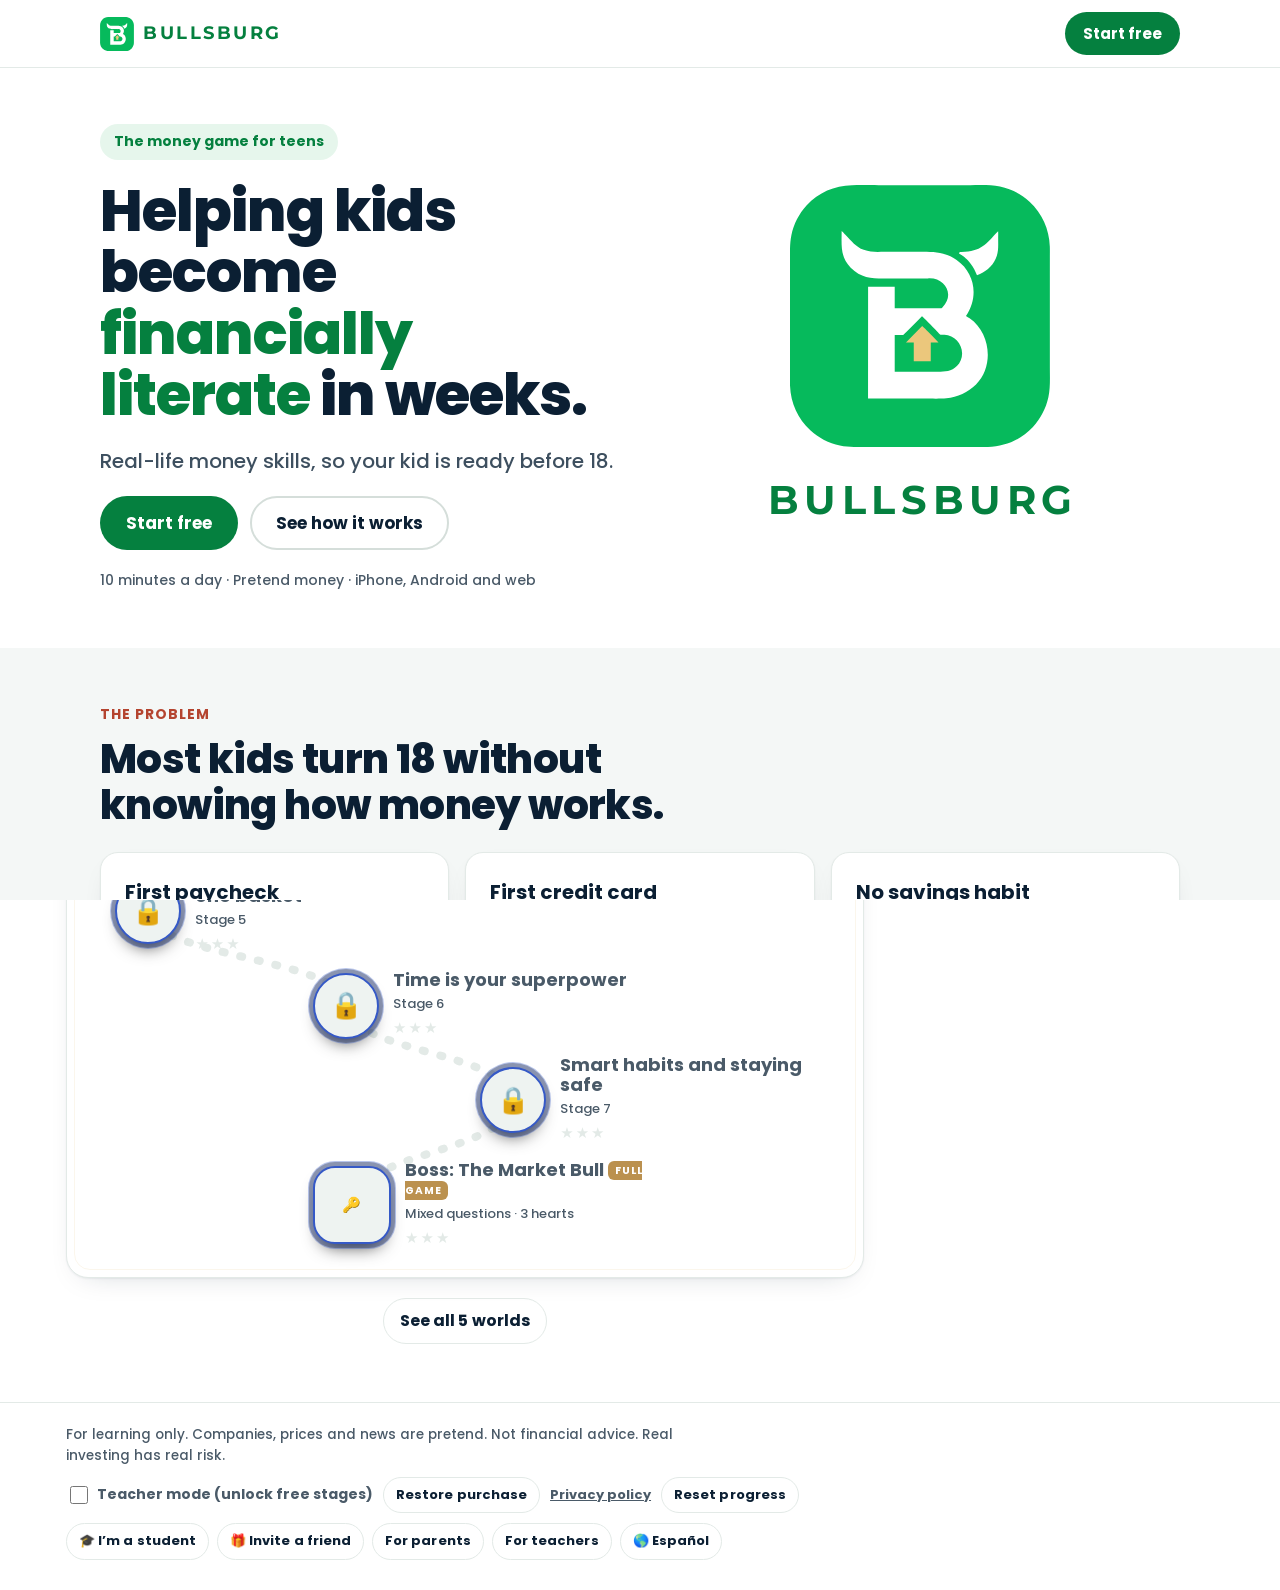
==== commit a7b6a174: "Bullsburg 1.8: Teach it back, AI feedback 13+, parent quiz" ====
--- a/index.html
+++ b/index.html
@@ -1,8 +1,8 @@
 <!doctype html><html lang="en"><head><meta charset="utf-8">
 <meta name="viewport" content="width=device-width,initial-scale=1,viewport-fit=cover">
 <title>Bullsburg: Money &amp; Investing Game</title><meta name="description" content="Bullsburg is a game that teaches money skills and investing: budgeting, banking, credit, taxes, stocks and options, all with pretend money. Free to start, with W!SE prep for schools.">
-<meta http-equiv="Content-Security-Policy" content="default-src 'self'; script-src 'self' 'unsafe-inline'; style-src 'self' 'unsafe-inline' https://fonts.googleapis.com; img-src 'self' data: blob:; font-src 'self' https://fonts.gstatic.com; connect-src 'self' https://nvjlgiohvctocgbpegvi.supabase.co; media-src 'self' blob:; object-src 'none'; base-uri 'none'; form-action 'none'">
-<meta name="referrer" content="no-referrer"><meta name="theme-color" content="#FFFFFF"><link rel="stylesheet" href="fonts.css"><link rel="preconnect" href="https://fonts.gstatic.com" crossorigin><link rel="stylesheet" href="https://fonts.googleapis.com/css2?family=Montserrat:wght@700&amp;family=Poppins:wght@500;600;700;800&amp;display=swap"><link rel="manifest" href="manifest.json"><link rel="icon" type="image/png" sizes="48x48" href="/bullsburg-icon-48.png"><link rel="icon" type="image/png" sizes="96x96" href="/bullsburg-icon-96.png"><link rel="icon" type="image/png" sizes="192x192" href="/bullsburg-icon-192.png"><link rel="icon" href="/favicon.ico" sizes="any"><link rel="apple-touch-icon" href="/apple-touch-icon.png"><link rel="canonical" href="https://bullsburg.com/"><meta property="og:title" content="Bullsburg: Money &amp; Investing Game"><meta property="og:description" content="Learn money skills and investing by playing, with pretend money."><meta property="og:image" content="https://bullsburg.com/icon-512.png"><meta property="og:url" content="https://bullsburg.com/"><meta property="og:type" content="website"><script type="application/ld+json">{"@context": "https://schema.org", "@type": "Organization", "name": "Bullsburg", "legalName": "Bullsburg LLC", "url": "https://bullsburg.com/", "logo": "https://bullsburg.com/icon-512.png"}</script>
+<meta http-equiv="Content-Security-Policy" content="default-src 'self'; script-src 'self' 'unsafe-inline'; style-src 'self' 'unsafe-inline'; img-src 'self' data: blob:; font-src 'self'; connect-src 'self' https://nvjlgiohvctocgbpegvi.supabase.co; media-src 'self' blob:; object-src 'none'; base-uri 'none'; form-action 'none'">
+<meta name="referrer" content="no-referrer"><meta name="theme-color" content="#FFFFFF"><link rel="stylesheet" href="fonts.css"><link rel="manifest" href="manifest.json"><link rel="icon" type="image/png" sizes="48x48" href="/bullsburg-icon-48.png"><link rel="icon" type="image/png" sizes="96x96" href="/bullsburg-icon-96.png"><link rel="icon" type="image/png" sizes="192x192" href="/bullsburg-icon-192.png"><link rel="icon" href="/favicon.ico" sizes="any"><link rel="apple-touch-icon" href="/apple-touch-icon.png"><link rel="canonical" href="https://bullsburg.com/"><meta property="og:title" content="Bullsburg: Money &amp; Investing Game"><meta property="og:description" content="Learn money skills and investing by playing, with pretend money."><meta property="og:image" content="https://bullsburg.com/icon-512.png"><meta property="og:url" content="https://bullsburg.com/"><meta property="og:type" content="website"><script type="application/ld+json">{"@context": "https://schema.org", "@type": "Organization", "name": "Bullsburg", "legalName": "Bullsburg LLC", "url": "https://bullsburg.com/", "logo": "https://bullsburg.com/icon-512.png"}</script>
 <style>:root{color-scheme:light;padding-top:env(safe-area-inset-top,0px);padding-bottom:env(safe-area-inset-bottom,0px)}body{margin:0;font:14px system-ui,sans-serif;-webkit-text-size-adjust:100%}img{max-width:100%}[hidden]{display:none!important}</style>
 <script>window.TT_BUILD='web';window.TT_STORE_LINKS={"apple": "https://apps.apple.com/app/id6833590463", "google": "https://play.google.com/store/apps/details?id=com.bullsburg.app"};window.TT_ADS={};window.TT_SB={"url": "https://nvjlgiohvctocgbpegvi.supabase.co", "key": "sb_publishable_uY-81hCWhNXbnreZKwT7Tg_USO1Wljj", "google": true};window.TT_SITE="https://bullsburg.com";</script></head><body>
 
@@ -830,6 +830,7 @@
 </div>
 
 <script src="money.js"></script>
+<script src="teach.js"></script>
 <script src="wise_more.js"></script>
 <script>
 /* ================= data ================= */
@@ -842,124 +843,124 @@
 const L = [
  { id: 's1', world: 1, title: 'What is a stock?', terms: ['Share', 'Stock', 'Ticker symbol', 'Exchange'], widget: 'own', unlock: 'market',
    kid: `<p>Your friend Maya starts a lemonade stand. She needs $100 for lemons, cups and a sign, so she cuts her business into <strong>100 equal pieces</strong> and sells each piece for $1.</p><p>Each piece is called a <strong>share</strong>. If you buy 10 shares, you own 10% of the lemonade stand. When the stand does well, your pieces are worth more.</p><p>Big companies do the same thing with millions of pieces. Owning a stock means you own a tiny slice of a real company.</p>`,
-   adult: `<p>A <strong>share of stock</strong> is a small piece of ownership in a company. Investors trade shares on <strong>exchanges</strong> like the NYSE and Nasdaq.</p><p>Each stock has a <strong>ticker symbol</strong> (Apple is AAPL). Your slice = your shares ÷ all shares.</p>`,
+   adult: `<p>A <strong>share of stock</strong> is a unit of ownership in a company. Companies sell shares to raise money. After that, investors trade shares with each other on <strong>exchanges</strong> like the New York Stock Exchange and Nasdaq.</p><p>Each company has a short <strong>ticker symbol</strong> (Apple is AAPL). Your ownership slice is your shares divided by all the shares that exist. Common stock usually gives you a vote at shareholder meetings and a claim on part of the company's profits.</p>`,
    quiz: [{ q: 'A company has 100 shares. You own 25. How much of the company do you own?', o: ['25%', '2.5%', '100%', '4%'], why: '25 out of 100 pieces is 25 percent.' },
           { q: 'What is a ticker symbol?', o: ['A short code that names a stock, like AAPL', 'The price of one share', 'A receipt from the bank'], why: 'Tickers are nicknames on the market board, so AAPL means Apple.' }] },
  { id: 's2', world: 1, title: 'Why do prices move?', terms: ['Supply and demand', 'Buyer', 'Seller', 'Earnings'], widget: 'tug', unlock: 'charts',
    kid: `<p>Think about trading cards. When everybody wants the same rare card and nobody wants to give theirs up, the card gets <strong>more expensive</strong>.</p><p>Stocks work the same way. When more people want to <strong>buy</strong> than <strong>sell</strong>, the price goes up. When more people want to sell, the price goes down.</p><p>News changes what people want. A hit new product can make lots of people want the stock.</p>`,
-   adult: `<p>A stock's price is the last price a buyer and seller agreed on. More buyers than sellers pushes it up; more sellers pushes it down.</p><p>Demand moves with <strong>earnings</strong>, news, interest rates and market mood. Over years, prices tend to follow profits.</p>`,
+   adult: `<p>A stock's price is simply the last price where a buyer and a seller agreed to trade. When demand to buy outweighs the supply of shares for sale, buyers bid the price up, and the reverse pushes it down.</p><p>What moves demand: <strong>earnings</strong> reports, company news, interest rates, and the overall mood of the market. Day to day moves are noisy. Over many years, prices tend to follow how much money the business actually makes.</p>`,
    quiz: [{ q: 'Lots of people want to buy a stock and only a few want to sell. What usually happens?', o: ['The price goes up', 'The price goes down', 'Nothing changes'], why: 'More buyers than sellers pushes the price up.' },
           { q: 'A company reports much bigger profits than people expected. What often happens next?', o: ['The stock price jumps up', 'The stock disappears', 'The company has to give the money back'], why: 'Good surprises make more people want the stock, so the price often rises.' }] },
  { id: 's3', world: 1, title: 'Making and losing money', terms: ['Profit', 'Loss', 'Dividend', 'Unrealized gain'],
    kid: `<p>Buy a share for $10, sell it later for $15, and you made <strong>$5 profit</strong>. But prices can fall too. If it drops to $6, you'd lose $4 if you sold.</p><p>Some companies also share their profits with owners. That payment is called a <strong>dividend</strong>, like Maya's lemonade stand paying every owner a quarter each month.</p><p>Finishing this stage unlocks the <strong>Practice Market</strong>, where you can try it with pretend money.</p>`,
-   adult: `<p>Stocks pay you two ways: a <strong>capital gain</strong> (selling for more than you paid) and <strong>dividends</strong> (cash some companies pay).</p><p>Until you sell, a gain or loss is <strong>unrealized</strong>. Prices can fall, and a failed company can go to zero.</p><p>Clearing this stage unlocks the <strong>Practice Market</strong>.</p>`,
+   adult: `<p>You earn money from stocks two ways: the price rising above what you paid (a <strong>capital gain</strong>) and <strong>dividends</strong>, cash some companies pay to shareholders.</p><p>Until you sell, a gain or loss is <strong>unrealized</strong>, meaning it only exists on paper. Prices can fall below what you paid, and a company that fails can go to zero. Total return is price change plus dividends.</p><p>Clearing this stage unlocks the <strong>Practice Market</strong>.</p>`,
    quiz: [{ q: 'You buy 10 shares at $20 and sell them at $26. What is your profit?', o: ['$60', '$6', '$260', '$46'], why: 'You made $6 per share, times 10 shares = $60.' },
           { q: 'What is a dividend?', o: ['Cash a company pays its shareholders', 'A fee for buying stock', 'A type of chart'], why: 'Dividends are a slice of profits paid out to owners.' }] },
  { id: 's4', world: 1, title: 'Reading a stock chart', terms: ['Candlestick', 'Open / Close', 'High / Low', 'Volume', 'Moving average'], widget: 'minichart',
    kid: `<p>A chart is a picture of the price over time. When the line goes uphill, the price went up.</p><p>Many charts use <strong>candles</strong>. Each candle is one day. <strong>Green</strong> means the price ended the day higher than it started. <strong>Red</strong> means it ended lower. The skinny lines on top and bottom (the wicks) show the highest and lowest price that day.</p><p>Clear this stage to unlock the <strong>Chart Lab</strong> and the Trend Spotter game.</p>`,
-   adult: `<p>A <strong>candlestick</strong> shows four prices a day: <strong>open, high, low, close</strong>. <strong>Volume</strong> shows shares traded. A <strong>moving average</strong> smooths the noise to show the trend.</p><p>Charts show the past, never a promise.</p><p>Clearing this stage unlocks the <strong>Chart Lab</strong>.</p>`,
+   adult: `<p>A line chart plots each day's closing price. A <strong>candlestick</strong> chart shows four prices per day: <strong>open, high, low, close</strong>. The body runs from open to close; the wicks reach the high and low.</p><p><strong>Volume</strong> bars show how many shares traded. A <strong>moving average</strong> smooths the noise so you can see the trend. Charts describe the past and never guarantee the future.</p><p>Clearing this stage unlocks the <strong>Chart Lab</strong>.</p>`,
    quiz: [{ q: 'A green candle means…', o: ['The price closed higher than it opened', 'The company is environmentally friendly', 'The stock paid a dividend'], why: 'Green candles close above where they opened.' },
           { q: 'What does a moving average line do?', o: ['Smooths out daily wiggles to show the trend', 'Shows tomorrow’s price', 'Counts the number of shareholders'], why: 'It averages recent prices so the bigger direction is easier to see.' }] },
  { id: 's5', world: 1, title: 'Don’t put all your eggs in one basket', terms: ['Diversification', 'Index fund', 'ETF', 'S&P 500'],
    kid: `<p>If you carry all your eggs in one basket and drop it, every egg breaks. If you spread them across lots of baskets, one fall isn't a disaster.</p><p>Investing works the same way. Owning <strong>many different companies</strong> means one bad company can't ruin everything. A <strong>fund</strong> is a basket that holds lots of stocks for you.</p><p>In the Practice Market, the <strong>Everything Fund</strong> owns a little of every pretend company. Watch how much calmer it moves.</p>`,
-   adult: `<p><strong>Diversification</strong> spreads risk across many companies. <strong>Index funds</strong> and <strong>ETFs</strong> hold hundreds of stocks at once.</p><p>It limits damage from one company failing, but not from the whole market falling.</p>`,
+   adult: `<p><strong>Diversification</strong> spreads risk across many companies and industries. <strong>Index funds</strong> and <strong>ETFs</strong> hold hundreds of stocks at once; an S&P 500 fund owns about 500 large U.S. companies.</p><p>Diversifying shrinks the damage from any one company failing. It does not protect you from the whole market falling. In the Practice Market, compare the Everything Fund's swings with Rocket Rides'.</p>`,
    quiz: [{ q: 'Why do investors diversify?', o: ['So one bad company can’t sink everything', 'To pay fewer taxes', 'To make prices go up'], why: 'Spreading money out limits the damage from any one loser.' },
           { q: 'An S&P 500 index fund owns…', o: ['About 500 large U.S. companies', 'Exactly one company', '500 dollars of gold'], why: 'It tracks an index of roughly 500 large U.S. companies.' }] },
  { id: 's6', world: 1, title: 'Time is your superpower', terms: ['Compound growth', 'Return', 'Long term'], widget: 'grow',
    kid: `<p>When your money grows, the growth starts growing too. That's <strong>compound growth</strong>, like a snowball rolling downhill that picks up more snow the bigger it gets.</p><p>The secret ingredient is <strong>time</strong>. Starting young with small amounts can beat starting later with big amounts. Try the snowball maker below.</p>`,
-   adult: `<p><strong>Compounding</strong>: your returns earn their own returns. Time in the market matters more than how much you start with.</p><p>Real markets don't grow smoothly, and no rate is promised.</p>`,
+   adult: `<p><strong>Compounding</strong> means returns earn their own returns. Over long periods, time in the market matters more than the amount you start with.</p><p>The calculator uses a steady example rate to show the math. Real markets don't grow smoothly: some years are down a lot, and no rate is promised.</p>`,
    quiz: [{ q: 'Two friends invest $50 a month at the same rate until age 65. Who usually ends up with more?', o: ['The one who starts at 15', 'The one who starts at 35', 'They end up the same'], why: 'Twenty extra years of compounding makes a huge difference.' },
           { q: 'Compound growth means…', o: ['Your gains start earning gains too', 'Prices never go down', 'You pay interest to the bank'], why: 'Growth on top of growth is the snowball effect.' }] },
  { id: 's7', world: 1, title: 'Smart habits and staying safe', terms: ['Risk', 'FOMO', 'Custodial account', 'Emergency fund'],
    kid: `<p>Smart investors follow a few rules:</p><p><strong>Practice first</strong> with pretend money, like in Bullsburg. <strong>Ask a grown-up</strong>; kids under 18 invest through a grown-up's custodial account. <strong>Never invest money you need</strong> for things like food or school trips. <strong>Be suspicious of hype</strong>: if a video says a stock will "go to the moon," it's a warning sign, not a tip.</p>`,
-   adult: `<p>Build an <strong>emergency fund</strong> first, and only invest money you won't need for 5+ years. Watch fees, skip the hype and <strong>FOMO</strong>, and don't panic-sell.</p><p>Minors can invest through a parent-run <strong>custodial account</strong>.</p>`,
+   adult: `<p>Build an <strong>emergency fund</strong> before investing, and only invest money you won't need for five or more years. Watch fees, since they quietly eat returns. Avoid hype and <strong>FOMO</strong> (fear of missing out), and don't panic-sell during drops.</p><p>Minors in the U.S. can invest through a <strong>custodial account</strong> (UTMA/UGMA) that a parent manages, or a custodial Roth IRA if they have earned income.</p>`,
    quiz: [{ q: 'Someone online promises a stock will "definitely triple next week." What should you do?', o: ['Be skeptical; nobody can promise that', 'Buy as much as you can', 'Borrow money to buy more'], why: 'Guaranteed quick riches are a classic warning sign.' },
           { q: 'In the U.S., a 12-year-old who wants to invest usually needs…', o: ['A grown-up to open a custodial account', 'Nothing, they can open one alone', 'A driver’s license'], why: 'You must be 18 to open your own brokerage account.' }] },
  { id: 'b1', world: 1, boss: true, title: 'Boss: The Market Bull', pool: ['s1','s2','s3','s4','s5','s6','s7'] },
 
  { id: 'o1', world: 2, title: 'What is an option?', terms: ['Option', 'Strike price', 'Expiration', 'Premium', 'Contract'],
    kid: `<p>A new video game costs $50 today. You think it'll get pricier once it's popular. The store lets you pay <strong>$2</strong> for a voucher that says: "You can buy this game for $50 any time this month."</p><p>If the price jumps to $70, your voucher is awesome. If it stays at $50 or drops, you just don't use it and you're out the $2. That voucher is an <strong>option</strong>.</p>`,
-   adult: `<p>An <strong>option</strong> is the right, not the obligation, to buy or sell a stock at a set price (the <strong>strike</strong>) by a set date (the <strong>expiration</strong>).</p><p>One <strong>contract covers 100 shares</strong>. The <strong>premium</strong> is quoted per share: $2.00 = $200. <strong>Calls</strong> = right to buy. <strong>Puts</strong> = right to sell.</p>`,
+   adult: `<p>An <strong>option</strong> is a contract giving the buyer the right, but not the obligation, to buy or sell a stock at a set price (the <strong>strike</strong>) on or before a set date (the <strong>expiration</strong>).</p><p>A standard U.S. stock option <strong>contract covers 100 shares</strong>. The price is the <strong>premium</strong>, quoted per share, so a $2.00 premium costs $200 per contract. <strong>Calls</strong> are the right to buy; <strong>puts</strong> are the right to sell.</p>`,
    quiz: [{ q: 'One standard stock option contract covers how many shares?', o: ['100', '1', '10', '1,000'], why: 'The 100-share multiplier is why prices are quoted per share.' },
           { q: 'An option quoted at $1.50 costs how much for one contract?', o: ['$150', '$1.50', '$15', '$1,500'], why: '$1.50 × 100 shares = $150.' }] },
  { id: 'o2', world: 2, title: 'Calls: betting the price goes up', terms: ['Call option', 'Break-even', 'Max loss'], widget: 'preset:bc', unlock: 'options',
    kid: `<p>A <strong>call</strong> is the voucher to <strong>buy</strong>. You make money if the stock climbs above the strike price plus what you paid for the voucher.</p><p>Example: the stock is $50. You pay $2 for a $55 call. If the stock hits $62, you can buy at $55 and the voucher is worth $7. You paid $2, so you're up $5 per share, which is $500 for the 100-share contract.</p><p>Clearing this stage unlocks the <strong>Options Lab</strong>.</p>`,
-   adult: `<p>A call profits above <strong>strike + premium</strong> (break-even).</p><p>Stock $50, buy the $55 call for $2 ($200). At $62 it's worth $700: +$500. At $55 or below you lose the $200. <strong>Max loss is the premium</strong>.</p><p>Clearing this stage unlocks the <strong>Options Lab</strong>.</p>`,
+   adult: `<p>Buying a call profits if the stock finishes above <strong>strike + premium</strong> (the break-even).</p><p>Example: stock $50, buy the $55 call for $2 ($200). At expiration with the stock at $62, the call is worth $7 ($700): a $500 profit. At $55 or below, it expires worthless and you lose the $200. <strong>Max loss is the premium</strong>; the upside has no cap.</p><p>Clearing this stage unlocks the <strong>Options Lab</strong>.</p>`,
    quiz: [{ q: 'You buy a $55 call for $2. What is your break-even price at expiration?', o: ['$57', '$55', '$53', '$110'], why: 'Strike $55 + $2 premium = $57.' },
           { q: 'What’s the most you can lose buying that one call contract?', o: ['$200', '$2', '$5,500', 'Unlimited'], why: 'A buyer can only lose the premium: $2 × 100 = $200.' }] },
  { id: 'o3', world: 2, title: 'Puts: betting down, or buying insurance', terms: ['Put option', 'Protective put'], widget: 'preset:bp',
    kid: `<p>A <strong>put</strong> is the voucher to <strong>sell</strong> at a set price. It's like insurance on your bike: you pay a little, and if something bad happens (the price falls), you're protected.</p><p>Example: the stock is $50. You pay $1.50 for a $45 put. If the stock crashes to $38, you can still sell at $45. That's $7 a share, minus the $1.50 you paid.</p>`,
-   adult: `<p>A put profits below <strong>strike − premium</strong>.</p><p>Stock $50, buy the $45 put for $1.50 ($150). At $38 it's worth $700: +$550. Shareholders use puts as insurance: a <strong>protective put</strong>.</p>`,
+   adult: `<p>A put gives the right to sell at the strike. It profits if the stock finishes below <strong>strike − premium</strong>.</p><p>Example: stock $50, buy the $45 put for $1.50 ($150). At $38 the put is worth $7 ($700): a $550 profit. Investors who own shares sometimes buy puts as insurance, called a <strong>protective put</strong>.</p>`,
    quiz: [{ q: 'A put option usually gains value when the stock price…', o: ['Falls', 'Rises', 'Stays exactly the same'], why: 'The right to sell at a fixed price is worth more when the market price drops.' },
           { q: 'You buy a $45 put for $1.50. What’s your break-even?', o: ['$43.50', '$46.50', '$45', '$1.50'], why: '$45 strike − $1.50 premium = $43.50.' }] },
  { id: 'o4', world: 2, title: 'Why options melt over time', terms: ['Time value', 'Intrinsic value', 'Time decay', 'Volatility'], widget: 'decay',
    kid: `<p>An option is like an <strong>ice cream cone on a hot day</strong>. It melts a little every day. Less time left means less chance of a big price move, so the option is worth less.</p><p>Options on <strong>jumpy</strong> stocks cost more, because a jumpy stock has a better chance of making a big move. Move the slider below and watch.</p>`,
-   adult: `<p>Premium = <strong>intrinsic value</strong> + <strong>time value</strong>. Time value shrinks toward expiration (<strong>time decay</strong>), fastest in the last weeks.</p><p>Higher <strong>volatility</strong> means higher premiums.</p>`,
+   adult: `<p>A premium is <strong>intrinsic value</strong> (how far in the money it is) plus <strong>time value</strong>. Time value shrinks as expiration nears, called <strong>time decay</strong>, and it speeds up in the final weeks.</p><p>Higher <strong>volatility</strong> means bigger possible moves, so premiums rise. The chart below uses the Black-Scholes model to show it.</p>`,
    quiz: [{ q: 'Everything else equal, is an option with 60 days left usually worth more or less than one with 5 days left?', o: ['More', 'Less', 'Exactly the same'], why: 'More time means more chances for a move, so more time value.' },
           { q: 'When a stock gets more jumpy (volatile), option premiums usually…', o: ['Go up', 'Go down', 'Disappear'], why: 'Bigger possible swings make the option more valuable.' }] },
  { id: 'o5', world: 2, title: 'In, at, or out of the money', terms: ['In the money', 'At the money', 'Out of the money'],
    kid: `<p>A <strong>call</strong> is <strong>in the money</strong> when the stock is above the strike, because the voucher would save you money right now. A <strong>put</strong> is in the money when the stock is below the strike.</p><p>If it wouldn't save you anything yet, it's <strong>out of the money</strong>. Right at the strike is <strong>at the money</strong>.</p>`,
-   adult: `<p>Calls are <strong>in the money (ITM)</strong> when stock > strike; puts when stock < strike. Near the strike is <strong>at the money (ATM)</strong>; else <strong>out of the money (OTM)</strong>.</p><p>ITM isn't profit: you still need to pass break-even.</p>`,
+   adult: `<p>Calls are <strong>in the money (ITM)</strong> when stock > strike; puts are ITM when stock < strike. Near the strike is <strong>at the money (ATM)</strong>; otherwise <strong>out of the money (OTM)</strong>.</p><p>OTM options have only time value. Being ITM at expiration isn't the same as profiting: the stock also has to get past your break-even.</p>`,
    quiz: [{ q: 'The stock is $60. A $55 call is…', o: ['In the money', 'Out of the money', 'At the money'], why: 'The right to buy at $55 when the price is $60 is worth $5 right now.' },
           { q: 'The stock is $60. A $55 put is…', o: ['Out of the money', 'In the money', 'At the money'], why: 'Nobody wants to sell at $55 when they can sell at $60.' }] },
  { id: 'o6', world: 2, title: 'Buyers vs. sellers', terms: ['Option writer', 'Naked call', 'Covered call', 'Cash-secured put'], widget: 'preset:sc',
    kid: `<p>For every voucher buyer, there's a <strong>seller</strong>. The seller keeps the $2 right away, but must sell the game at $50 even if it's now worth $90. Ouch.</p><p>Buying an option means your biggest loss is what you paid. <strong>Selling</strong> options can lose much more, so beginners stick to buying with pretend money first.</p>`,
-   adult: `<p>Sellers (writers) collect the premium and take on the obligation. A <strong>naked call</strong> has <strong>unlimited risk</strong>.</p><p>Safer versions: <strong>covered calls</strong> and <strong>cash-secured puts</strong>. Real options trading needs broker approval and age 18+.</p>`,
+   adult: `<p>Option sellers (writers) collect the premium up front and take on the obligation. Selling a call without owning the shares, a <strong>naked call</strong>, has theoretically <strong>unlimited risk</strong>.</p><p>More conservative versions include <strong>covered calls</strong> (selling calls on shares you own) and <strong>cash-secured puts</strong>. Brokers require options approval and you must be 18 or older. Paper-trade first.</p>`,
    quiz: [{ q: 'Who has potentially unlimited risk?', o: ['Someone who sells a call without owning the stock', 'Someone who buys a call', 'Someone who buys a put'], why: 'If the stock soars, a naked call seller must deliver shares at any price.' },
           { q: 'When does an option seller get the premium?', o: ['Up front, when they sell', 'Only if the stock goes up', 'At the end of the year'], why: 'Sellers collect the premium immediately.' }] },
  { id: 'b2', world: 2, boss: true, title: 'Boss: The Options Kraken', pool: ['o1','o2','o3','o4','o5','o6'] },
  // ---------------- WORLD 3: GREEK PEAKS ----------------
  { id: 'g1', world: 3, title: 'Intrinsic vs. extrinsic value', terms: ['Intrinsic value', 'Extrinsic value', 'Time value'], widget: 'greeks',
    kid: `<p>An option's price has two parts, like a pizza with two toppings.</p><p><strong>Intrinsic value</strong> is the part it's worth <em>right now</em>. A $50 call when the stock is $56 already saves you $6, so it has $6 of intrinsic value.</p><p><strong>Extrinsic value</strong> is the extra people pay for <em>hope</em>: the chance the stock moves even more before the option ends. If that call costs $8, the extra $2 is extrinsic. Extrinsic value always shrinks to zero by expiration.</p>`,
-   adult: `<p>Premium = <strong>intrinsic value</strong> (worth if exercised now, never below zero) + <strong>extrinsic value</strong> (everything else).</p><p>Extrinsic value comes from time, volatility and rates. It's biggest at the money and hits zero at expiration. Buyers pay for it; sellers collect it.</p>`,
+   adult: `<p>Every option premium splits into <strong>intrinsic value</strong> (what it would be worth exercised now: stock − strike for a call, strike − stock for a put, never below zero) and <strong>extrinsic value</strong> (everything else).</p><p>Extrinsic value, also called time value, comes from time left, implied volatility and interest rates. It is largest at the money and decays to zero at expiration. When you buy an option you are paying for extrinsic value that will melt; when you sell one you collect it. Use the tool below to watch the split change.</p>`,
    quiz: [{ q: 'Stock $56. A $50 call costs $8. What is its extrinsic value?', o: ['$2', '$6', '$8', '$14'], why: 'Intrinsic is $56 − $50 = $6. The other $2 is extrinsic.' },
           { q: 'Stock $40. A $45 call costs $0.90. What is its intrinsic value?', o: ['$0', '$0.90', '$5', '$4.10'], why: 'It is out of the money, so all $0.90 is extrinsic.' },
           { q: 'What happens to extrinsic value by expiration?', o: ['It shrinks to zero', 'It doubles', 'It turns into intrinsic value'], why: 'At expiration an option is worth only its intrinsic value.' }] },
  { id: 'g2', world: 3, title: 'Implied volatility', terms: ['Implied volatility (IV)', 'Historical volatility', 'IV rank'], widget: 'greeks',
    kid: `<p>Some stocks are calm like a sleeping cat. Others jump around like a kangaroo.</p><p><strong>Implied volatility</strong> (IV) is the market's guess about how much a stock will jump in the future. When people expect big jumps, options get <strong>more expensive</strong>, because a big jump could make them very valuable.</p><p>IV is written as a percent. 20% is calm; 80% is wild.</p>`,
-   adult: `<p><strong>Implied volatility</strong> (IV) is the yearly move the market is pricing in. It's a forecast, not a promise.</p><p>Expected move ≈ price × IV × √(days ÷ 365). $100 stock, 30% IV, 30 days ≈ $8.60.</p>`,
+   adult: `<p><strong>Implied volatility</strong> is the yearly volatility "implied" by an option's market price. Plug the price into a pricing model and solve for the volatility that makes it fit. It's the market's forecast of future movement, not a promise.</p><p>Rough rule: a stock's expected one-standard-deviation move over a period is about price × IV × √(days ÷ 365). A $100 stock with 30% IV has an expected 30-day move of about $100 × 0.30 × 0.29 ≈ $8.60. Compare IV with the stock's own past range (IV rank) to judge if options are cheap or expensive.</p>`,
    quiz: [{ q: 'IV goes up while everything else stays the same. What happens to option prices?', o: ['They go up', 'They go down', 'They stay the same'], why: 'Higher expected movement makes both calls and puts more valuable.' },
           { q: 'A $100 stock has 30% IV. Roughly how big is its expected one-year move?', o: ['About $30 up or down', 'Exactly $30 up', 'About $3'], why: '30% of $100 is $30, one standard deviation either way.' },
           { q: 'Implied volatility is best described as…', o: ['The market’s forecast of future movement', 'A guarantee of future movement', 'How much the stock moved last year'], why: 'It’s backed out of current option prices: a forecast, not a promise.' }] },
  { id: 'g3', world: 3, title: 'Delta: the speed meter', terms: ['Delta', 'Share equivalent', 'Probability ITM'], widget: 'greeks',
    kid: `<p><strong>Delta</strong> tells you how much an option's price moves when the stock moves $1.</p><p>A call with a delta of <strong>0.50</strong> goes up about 50 cents when the stock goes up $1. Calls have delta between 0 and 1. Puts have delta between 0 and −1, because they go <em>up</em> when the stock goes <em>down</em>.</p><p>Delta also gives a rough guess of the chance the option ends in the money.</p>`,
-   adult: `<p><strong>Delta</strong> = option price change per $1 stock move. Calls 0 to +1, puts 0 to −1, about ±0.50 at the money.</p><p>A 0.40-delta call acts like about 40 shares (<strong>share equivalent</strong>).</p>`,
+   adult: `<p><strong>Delta</strong> is the change in option price for a $1 change in the stock. Calls: 0 to +1. Puts: 0 to −1. At the money is about ±0.50; deep in the money approaches ±1.</p><p>Because one contract is 100 shares, a 0.40-delta call behaves like owning about 40 shares (<strong>share equivalent</strong>). Traders also use delta as a rough estimate of the probability of finishing in the money. Add up the deltas of everything you hold to see your total directional exposure.</p>`,
    quiz: [{ q: 'A call has a delta of 0.60. The stock rises $2. About how much does the option gain per share?', o: ['$1.20', '$0.60', '$2.00', '$0.30'], why: '0.60 × $2 = $1.20 per share, or $120 per contract.' },
           { q: 'Which delta could belong to a put option?', o: ['−0.35', '0.35', '1.20'], why: 'Puts have negative delta between 0 and −1.' },
           { q: 'You own 2 calls with delta 0.50. That’s roughly like owning how many shares?', o: ['100', '50', '200', '2'], why: '2 contracts × 100 shares × 0.50 = 100 share equivalents.' }] },
  { id: 'g4', world: 3, title: 'Gamma: how fast delta changes', terms: ['Gamma', 'Gamma risk'], widget: 'greeks',
    kid: `<p>If delta is a car's speed, <strong>gamma</strong> is the gas pedal. It tells you how fast delta changes when the stock moves.</p><p>Gamma is biggest for options right at the strike price, especially close to expiration. That's when an option can flip from almost worthless to very valuable in one day, which is exciting for buyers and scary for sellers.</p>`,
-   adult: `<p><strong>Gamma</strong> = how fast delta changes per $1 move. It peaks at the money near expiration.</p><p>Long options: positive gamma. Short options: negative gamma, so losses can speed up fast.</p>`,
+   adult: `<p><strong>Gamma</strong> is the change in delta for a $1 move in the stock. It peaks at the money and grows sharply as expiration approaches.</p><p>Long options have positive gamma: moves in either direction help you accelerate. Short options have negative gamma: losses accelerate when the stock moves against you. This "gamma risk" is why selling short-dated at-the-money options can blow up quickly.</p>`,
    quiz: [{ q: 'Where is gamma usually highest?', o: ['At the money, near expiration', 'Deep in the money, far from expiration', 'Far out of the money'], why: 'Delta changes fastest when the outcome is a coin flip and time is short.' },
           { q: 'A call has delta 0.50 and gamma 0.10. The stock rises $1. What is the new delta, roughly?', o: ['0.60', '0.40', '0.50', '1.50'], why: 'Delta rises by gamma: 0.50 + 0.10 = 0.60.' },
           { q: 'Who has negative gamma?', o: ['Option sellers', 'Option buyers', 'Nobody'], why: 'Short options have negative gamma, so moves against them speed up.' }] },
  { id: 'g5', world: 3, title: 'Theta: the daily melt', terms: ['Theta', 'Time decay', 'Weekend decay'], widget: 'greeks',
    kid: `<p><strong>Theta</strong> tells you how much an option melts each day, like our ice cream cone.</p><p>A theta of <strong>−0.05</strong> means the option loses about 5 cents a day (that's $5 per contract) if nothing else changes. The melting speeds up in the last few weeks. Option <strong>buyers</strong> fight theta; option <strong>sellers</strong> earn it.</p>`,
-   adult: `<p><strong>Theta</strong> = value lost per day. Long options have negative theta; short options positive.</p><p>Decay speeds up near expiration, and weekends count.</p>`,
+   adult: `<p><strong>Theta</strong> is the change in option value per day with everything else held constant. Long options have negative theta; short options have positive theta.</p><p>Decay accelerates as expiration nears, especially for at-the-money options; that's the shape you saw on Options Island. Calendar days count, so a weekend costs a long option two extra days of decay. Option sellers build strategies around collecting theta while managing gamma risk.</p>`,
    quiz: [{ q: 'Your call has theta −0.08. About how much value does one contract lose per day?', o: ['$8', '$0.08', '$80', '$0.80'], why: '−0.08 per share × 100 shares = −$8 per day.' },
           { q: 'When does time decay speed up the most?', o: ['In the final weeks before expiration', 'Right after you buy', 'It’s always the same speed'], why: 'Decay accelerates as expiration approaches.' },
           { q: 'Who benefits from theta?', o: ['Option sellers', 'Option buyers', 'Stock buyers'], why: 'Sellers collect the time value as it melts.' }] },
  { id: 'g6', world: 3, title: 'Vega: the volatility dial', terms: ['Vega'], widget: 'greeks',
    kid: `<p><strong>Vega</strong> tells you how much an option's price changes when implied volatility goes up or down by 1 point.</p><p>A vega of <strong>0.10</strong> means the option gains 10 cents if IV rises from 30% to 31%. Options with lots of time left have the most vega, because there's more time for wild moves.</p>`,
-   adult: `<p><strong>Vega</strong> = value change per 1-point move in implied volatility. Long options gain when IV rises.</p><p>You can pick the right direction and still lose if IV drops.</p>`,
+   adult: `<p><strong>Vega</strong> is the change in option value for a 1-percentage-point change in implied volatility. Long options have positive vega; short options have negative vega.</p><p>Vega is largest at the money and for longer-dated options. You can be right about the stock's direction and still lose money if IV falls more than your gain from delta. The next lessons on earnings show exactly that.</p>`,
    quiz: [{ q: 'An option has vega 0.15. IV rises 4 points. About how much does it gain per share?', o: ['$0.60', '$0.15', '$4.00', '$0.04'], why: '0.15 × 4 = $0.60 per share, $60 per contract.' },
           { q: 'Which option usually has the most vega?', o: ['An at-the-money option with months left', 'A far out-of-the-money option expiring tomorrow', 'A deep in-the-money option expiring today'], why: 'More time and being at the money both increase vega.' },
           { q: 'If you buy an option and IV drops sharply, vega makes the option…', o: ['Lose value', 'Gain value', 'Unchanged'], why: 'Long options have positive vega, so falling IV hurts.' }] },
  { id: 'g7', world: 3, title: 'Rho, dividends and early exercise', terms: ['Rho', 'Ex-dividend date', 'Early exercise', 'American option'],
    kid: `<p><strong>Rho</strong> is a small Greek about interest rates. When rates go up, calls get a tiny bit more valuable and puts a tiny bit less. It barely matters for short-term options.</p><p><strong>Dividends</strong> matter more: when a company pays a dividend, its stock price drops by about that amount, which hurts calls and helps puts.</p>`,
-   adult: `<p><strong>Rho</strong> = sensitivity to interest rates. Mostly matters for long-dated options.</p><p>On the <strong>ex-dividend date</strong> the stock drops by about the dividend. U.S. options are <strong>American style</strong>, so short calls can be assigned early around dividends.</p>`,
+   adult: `<p><strong>Rho</strong> measures sensitivity to interest rates: higher rates raise call values and lower put values, mostly for long-dated options.</p><p>On the <strong>ex-dividend date</strong> the stock usually drops by about the dividend, and option holders don't receive it. U.S. stock options are <strong>American style</strong>, so they can be exercised any day. Owners of in-the-money calls sometimes exercise early, just before an ex-dividend date, to capture the dividend, which is one reason short calls can be assigned early.</p>`,
    quiz: [{ q: 'A stock pays a $1 dividend. On the ex-dividend date, the stock price usually…', o: ['Drops by about $1', 'Rises by about $1', 'Doesn’t change'], why: 'The cash leaves the company, so the price adjusts down.' },
           { q: 'U.S. stock options can usually be exercised…', o: ['Any day up to expiration (American style)', 'Only on expiration day', 'Only once a year'], why: 'Most U.S. equity options are American style.' },
           { q: 'Which Greek measures sensitivity to interest rates?', o: ['Rho', 'Theta', 'Gamma'], why: 'Rho is the interest-rate Greek.' }] },
  { id: 'g8', world: 3, title: 'Earnings and the IV crush', terms: ['Earnings report', 'IV crush', 'Expected move', 'Straddle price'], widget: 'ivcrush',
    kid: `<p>Every three months, companies report how much money they made. Nobody knows the result ahead of time, so option prices get puffed up like a balloon before the big day.</p><p>The moment the news is out, the mystery is gone and the balloon pops. That's the <strong>IV crush</strong>. You can guess the direction right and still lose money because the balloon popped.</p>`,
-   adult: `<p>IV climbs before an <strong>earnings report</strong>, then collapses right after: the <strong>IV crush</strong>.</p><p>If the real move is smaller than the <strong>expected move</strong>, buyers usually lose, even when they pick the right direction.</p>`,
+   adult: `<p>Before an <strong>earnings report</strong>, implied volatility for options that expire after the report climbs, because the market is pricing in a possible jump. Right after the report, that uncertainty disappears and IV collapses: the <strong>IV crush</strong>.</p><p>The price of an at-the-money straddle (call + put) shows roughly how big a move the market expects. If the actual move is smaller than that <strong>expected move</strong>, option buyers usually lose even when they pick the right direction. The chart below shows it.</p>`,
    quiz: [{ q: 'What usually happens to implied volatility right after earnings are announced?', o: ['It drops sharply', 'It rises sharply', 'It stays the same'], why: 'The uncertainty is gone, so IV collapses: the IV crush.' },
           { q: 'You buy a call before earnings. The stock rises a little. Your call might still lose value because of…', o: ['IV crush', 'Dividends', 'Rho'], why: 'The drop in IV can outweigh a small gain from the stock move.' },
           { q: 'An at-the-money straddle costs $5 on a $100 stock before earnings. The expected move is about…', o: ['$5, or 5%', '$50', '$0.50'], why: 'The straddle price approximates the market’s expected move.' }] },
  { id: 'g9', world: 3, title: 'Volume, open interest and liquidity', terms: ['Volume', 'Open interest', 'Bid-ask spread', 'Liquidity', 'Slippage'],
    kid: `<p>Every option has a <strong>bid</strong> (the most a buyer will pay) and an <strong>ask</strong> (the least a seller will take). The gap between them is the <strong>spread</strong>, like a toll you pay to trade.</p><p><strong>Volume</strong> is how many contracts traded today. <strong>Open interest</strong> is how many are still open. Lots of both means the option is easy to trade with a small toll.</p>`,
-   adult: `<p>You buy at the <strong>ask</strong> and sell at the <strong>bid</strong>. A wide <strong>bid-ask spread</strong> is an instant cost.</p><p>High <strong>volume</strong> and <strong>open interest</strong> mean good <strong>liquidity</strong>: tight spreads, easy exits, less <strong>slippage</strong>.</p>`,
+   adult: `<p>You buy at the <strong>ask</strong> and sell at the <strong>bid</strong>, so a wide <strong>bid-ask spread</strong> is an instant cost. A $1.00 × $1.20 quote costs you $20 per contract just to get in and out.</p><p><strong>Volume</strong> counts contracts traded today; <strong>open interest</strong> counts contracts still open. High volume and open interest usually mean tight spreads and easy exits (<strong>liquidity</strong>). Far out-of-the-money strikes and small stocks often have wide spreads and <strong>slippage</strong>. In the Practice Market, compare spreads across strikes and expirations.</p>`,
    quiz: [{ q: 'An option is quoted $2.00 bid, $2.30 ask. You buy one contract and immediately sell it. What do you lose to the spread?', o: ['$30', '$0.30', '$3', '$230'], why: '$0.30 per share × 100 = $30.' },
           { q: 'Open interest is…', o: ['The number of contracts still open', 'The number traded today', 'The interest rate on options'], why: 'Volume counts today’s trades; open interest counts open positions.' },
           { q: 'Which option is usually easiest to trade?', o: ['High volume, high open interest, tight spread', 'No volume, wide spread', 'Far out of the money on a tiny stock'], why: 'Liquidity means tight spreads and easy exits.' }] },
@@ -968,55 +969,55 @@
  // ---------------- WORLD 4: STRATEGY CITY ----------------
  { id: 't1', world: 4, title: 'Covered calls', terms: ['Covered call', 'Called away', 'Premium income'], widget: 'strat:cc',
    kid: `<p>Imagine you own 100 baseball cards. Someone pays you $1.50 a card for the right to buy them from you at $55 a card next month.</p><p>That's a <strong>covered call</strong>: you own 100 shares and sell a call on them. You keep the money no matter what. If the price shoots past $55, you have to sell your shares at $55, so you miss the extra gains.</p>`,
-   adult: `<p><strong>Covered call</strong> = own 100 shares + sell 1 call. You earn premium, but upside is capped at the strike and shares can be <strong>called away</strong>.</p><p>Own at $50, sell the $55 call for $1.50: max profit $6.50/share, break-even $48.50.</p>`,
+   adult: `<p>A <strong>covered call</strong> = own 100 shares + sell 1 call. You collect premium, which adds income and cushions small drops.</p><p>The trade-off: your upside is capped at the strike. If the stock finishes above it, your shares are <strong>called away</strong> at the strike. Your downside is still nearly the full stock risk, minus the premium. Example: own at $50, sell the $55 call for $1.50 → max profit $6.50 a share, break-even $48.50.</p>`,
    quiz: [{ q: 'A covered call means you…', o: ['Own 100 shares and sell a call on them', 'Buy a call and a put', 'Sell a call without owning shares'], why: 'The shares "cover" the obligation to deliver them.' },
           { q: 'You own at $50 and sell the $55 call for $1.50. What’s your max profit per share?', o: ['$6.50', '$1.50', '$5.00', 'Unlimited'], why: '$5 stock gain up to the strike + $1.50 premium.' },
           { q: 'What’s the main downside of a covered call?', o: ['Your gains are capped at the strike', 'You can lose more than the stock', 'You pay a premium'], why: 'You give up gains above the strike in exchange for the premium.' }] },
  { id: 't2', world: 4, title: 'Cash-secured puts', terms: ['Cash-secured put', 'Assignment', 'Effective buy price'], widget: 'strat:csp',
    kid: `<p>You want to buy a stock, but only if it gets cheaper. With a <strong>cash-secured put</strong>, someone pays you now for promising to buy at a lower price.</p><p>You set aside the cash. If the stock drops below your price, you buy it, and the money you were paid makes your price even lower. If it doesn't drop, you just keep the money.</p>`,
-   adult: `<p><strong>Cash-secured put</strong> = sell a put with cash set aside to buy 100 shares at the strike.</p><p>Below the strike you're <strong>assigned</strong> and buy the shares. Sell the $45 put for $1.20: break-even $43.80.</p>`,
+   adult: `<p>A <strong>cash-secured put</strong> = sell a put while holding enough cash to buy 100 shares at the strike. You collect premium up front.</p><p>If the stock finishes below the strike you're <strong>assigned</strong>: you buy 100 shares at the strike, with an effective price of strike − premium. If not, you keep the premium. The risk is a big drop: you still have to buy at the strike. Example: sell the $45 put for $1.20 with $4,500 set aside; break-even $43.80.</p>`,
    quiz: [{ q: 'To sell one cash-secured $45 put, how much cash must be set aside?', o: ['$4,500', '$45', '$450', '$120'], why: '$45 × 100 shares = $4,500.' },
           { q: 'You sell the $45 put for $1.20 and get assigned. What’s your effective buy price?', o: ['$43.80', '$45.00', '$46.20', '$1.20'], why: '$45 strike − $1.20 premium = $43.80.' },
           { q: 'The stock stays above $45 at expiration. What happens?', o: ['The put expires and you keep the premium', 'You must buy the shares', 'You lose the premium'], why: 'An out-of-the-money put expires worthless and the seller keeps the premium.' }] },
  { id: 't3', world: 4, title: 'Protective puts and collars', terms: ['Protective put', 'Collar', 'Hedge'], widget: 'strat:collar',
    kid: `<p>A <strong>protective put</strong> is insurance for stock you own. If the price crashes, the put lets you sell at your safe price.</p><p>Insurance costs money, so some investors pay for it by also selling a call. That combo is a <strong>collar</strong>: a floor below you and a ceiling above you.</p>`,
-   adult: `<p><strong>Protective put</strong> = shares + a put. It's a <strong>hedge</strong> that sets a floor on losses.</p><p>A <strong>collar</strong> adds a short call to pay for the put: losses capped near $45, gains near $55.</p>`,
+   adult: `<p>A <strong>protective put</strong> = own shares + buy a put. It sets a floor on losses for the cost of the premium. It's a <strong>hedge</strong>, not a profit strategy.</p><p>A <strong>collar</strong> adds a short call to pay for the put: own at $50, buy the $45 put, sell the $55 call. The loss is capped near $45 and the gain near $55. When the call premium covers the put, it's a "zero-cost collar."</p>`,
    quiz: [{ q: 'A protective put is mainly used to…', o: ['Limit losses on stock you own', 'Make extra income', 'Bet the stock rises'], why: 'It’s insurance: the put sets a floor.' },
           { q: 'A collar combines owning stock with…', o: ['A long put and a short call', 'Two long calls', 'A short put and a long call'], why: 'Buy a put for protection, sell a call to pay for it.' },
           { q: 'What do you give up with a collar?', o: ['Gains above the call strike', 'All downside protection', 'Your shares immediately'], why: 'The short call caps your upside.' }] },
  { id: 't4', world: 4, title: 'Bull call spreads', terms: ['Vertical spread', 'Debit spread', 'Bull call spread'], widget: 'strat:bcs',
    kid: `<p>Buying a call can be pricey. A <strong>bull call spread</strong> makes it cheaper: buy one call and sell a higher call.</p><p>The money from the call you sell pays for part of the one you buy. The catch: you can only win up to the higher strike. It's a cheaper ticket with a smaller prize.</p>`,
-   adult: `<p><strong>Bull call spread</strong> = buy a lower call + sell a higher call. Buy $50 for $3.00, sell $55 for $1.20: $1.80 debit.</p><p>Max loss $180, max gain $320, break-even $51.80.</p>`,
+   adult: `<p>A <strong>bull call spread</strong> (a debit vertical) = buy a lower-strike call + sell a higher-strike call, same expiration. Example: buy the $50 call for $3.00, sell the $55 call for $1.20, a $1.80 debit.</p><p>Max loss is the debit ($180). Max gain is the strike width minus the debit: $5.00 − $1.80 = $3.20 ($320). Break-even is $51.80. Spreads also reduce your exposure to theta and IV compared with a single long call.</p>`,
    quiz: [{ q: 'Buy the $50 call for $3.00, sell the $55 call for $1.20. What’s the max loss per contract?', o: ['$180', '$300', '$500', '$120'], why: 'Net debit $1.80 × 100 = $180.' },
           { q: 'Same spread: what’s the max gain per contract?', o: ['$320', '$500', 'Unlimited', '$180'], why: '($5 width − $1.80 debit) × 100 = $320.' },
           { q: 'Why trade a spread instead of a single call?', o: ['It costs less and has defined risk', 'It has unlimited profit', 'It never loses'], why: 'Selling the higher call lowers cost but caps the gain.' }] },
  { id: 't5', world: 4, title: 'Bear put spreads', terms: ['Bear put spread', 'Defined risk'], widget: 'strat:bps',
    kid: `<p>A <strong>bear put spread</strong> is the bull call spread's mirror twin. It's for when you think a stock will go <em>down</em>.</p><p>Buy one put and sell a lower put. You spend less money, and your prize is capped at the lower strike.</p>`,
-   adult: `<p><strong>Bear put spread</strong> = buy a higher put + sell a lower put. Buy $50 for $2.80, sell $45 for $1.00: $1.80 debit.</p><p>Max loss $180, max gain $320, break-even $48.20. <strong>Defined risk</strong>: you know the worst case first.</p>`,
+   adult: `<p>A <strong>bear put spread</strong> = buy a higher-strike put + sell a lower-strike put, same expiration. Example: buy the $50 put for $2.80, sell the $45 put for $1.00, a $1.80 debit.</p><p>Max loss $180, max gain ($5 − $1.80) × 100 = $320, break-even $48.20. Like all vertical spreads, it has <strong>defined risk</strong>: you know your worst case before you enter.</p>`,
    quiz: [{ q: 'A bear put spread profits when the stock…', o: ['Falls', 'Rises', 'Stays exactly flat'], why: 'It’s a bearish strategy built from puts.' },
           { q: 'Buy the $50 put for $2.80, sell the $45 put for $1.00. Break-even?', o: ['$48.20', '$45.00', '$51.80', '$46.80'], why: '$50 − $1.80 net debit = $48.20.' },
           { q: '"Defined risk" means…', o: ['You know your maximum loss in advance', 'You can’t lose money', 'The broker guarantees profit'], why: 'The long option limits how much the spread can lose.' }] },
  { id: 't6', world: 4, title: 'Credit spreads', terms: ['Credit spread', 'Bull put spread', 'Bear call spread'], widget: 'strat:bpcs',
    kid: `<p>In a <strong>credit spread</strong> you get paid up front. You sell an option and buy a cheaper one farther away as a safety net.</p><p>If the stock stays away from your strike, both expire and you keep the money. The safety net means you can never lose more than the gap between the strikes minus what you got paid.</p>`,
-   adult: `<p><strong>Credit spread</strong> = sell a closer option, buy a farther one as protection. Sell the $47.50 put for $1.60, buy the $45 for $0.90: $0.70 credit.</p><p>Max gain $70, max loss $180. Small wins, bigger losses, so size carefully.</p>`,
+   adult: `<p>A <strong>credit spread</strong> = sell a closer option, buy a farther one as protection. A bull put spread: sell the $47.50 put for $1.60, buy the $45 put for $0.90, a $0.70 credit.</p><p>Max gain is the credit ($70). Max loss is width − credit: ($2.50 − $0.70) × 100 = $180. Break-even $46.80. Credit spreads profit from time decay and the stock staying put, but the risk/reward is lopsided, so position size matters.</p>`,
    quiz: [{ q: 'In a credit spread, when do you receive money?', o: ['Up front, when you open it', 'Only at expiration', 'Never'], why: 'You sell the more expensive option, so you start with a credit.' },
           { q: 'Sell the $47.50 put for $1.60, buy the $45 put for $0.90. Max loss per contract?', o: ['$180', '$70', '$250', 'Unlimited'], why: '($2.50 width − $0.70 credit) × 100 = $180.' },
           { q: 'Why buy the farther option in a credit spread?', o: ['To cap the maximum loss', 'To make more money', 'Because the broker requires two of everything'], why: 'It’s the safety net that defines your risk.' }] },
  { id: 't7', world: 4, title: 'Straddles and strangles', terms: ['Straddle', 'Strangle', 'Long volatility'], widget: 'strat:straddle',
    kid: `<p>What if you think something big will happen but don't know which way? Buy a call <em>and</em> a put! That's a <strong>straddle</strong>.</p><p>If the stock zooms up or crashes down a lot, one side wins big. If it barely moves, both melt and you lose. A <strong>strangle</strong> is the same idea with cheaper options farther away.</p>`,
-   adult: `<p>Long <strong>straddle</strong> = call + put at the same strike. At $50 it costs $5.80, so you need a move past $44.20 or $55.80.</p><p>A <strong>strangle</strong> uses OTM strikes: cheaper, needs a bigger move. Both suffer from theta and IV crush.</p>`,
+   adult: `<p>A long <strong>straddle</strong> = buy a call and a put at the same strike. Example at $50: call $3.00 + put $2.80 = $5.80. You profit if the stock finishes beyond $44.20 or $55.80.</p><p>A <strong>strangle</strong> uses out-of-the-money strikes: cheaper, but it needs a bigger move. Both are "long volatility": they suffer from theta and IV crush, which is why buying them right before earnings often disappoints.</p>`,
    quiz: [{ q: 'A long straddle profits most when the stock…', o: ['Makes a big move either way', 'Doesn’t move', 'Moves exactly to the strike'], why: 'You need a move bigger than the total premium paid.' },
           { q: 'Call $3.00 + put $2.80 at the $50 strike. What are the break-evens?', o: ['$44.20 and $55.80', '$47 and $53', '$50 only', '$45 and $55'], why: '$50 ± $5.80 total premium.' },
           { q: 'What’s the main enemy of a long straddle?', o: ['Time decay and IV crush', 'Dividends', 'Big moves'], why: 'Both options lose value if the stock sits still or IV falls.' }] },
  { id: 't8', world: 4, title: 'Iron condors', terms: ['Iron condor', 'Range-bound', 'Wings'], widget: 'strat:ic',
    kid: `<p>An <strong>iron condor</strong> is a bet that a stock stays inside a fence. You sell a put below and a call above, and buy cheaper ones even farther out as safety nets.</p><p>If the stock stays inside the fence until expiration, you keep the money. If it breaks out, your safety nets limit the damage.</p>`,
-   adult: `<p><strong>Iron condor</strong> = a put credit spread + a call credit spread. On a $50 stock: about $1.05 credit.</p><p>Max gain if the stock stays between the short strikes; max loss $145. Built for a <strong>range-bound</strong> market.</p>`,
+   adult: `<p>An <strong>iron condor</strong> = a bull put credit spread + a bear call credit spread on the same expiration. Example on a $50 stock: sell the $45 put, buy the $42.50 put, sell the $55 call, buy the $57.50 call, for about a $1.05 credit.</p><p>Max gain is the credit if the stock finishes between the short strikes. Max loss is wing width − credit ($1.45, or $145). It profits from time decay and falling IV in a <strong>range-bound</strong> market.</p>`,
    quiz: [{ q: 'An iron condor wins when the stock…', o: ['Stays between the short strikes', 'Makes a huge move', 'Goes to zero'], why: 'It’s a range-bound strategy.' },
           { q: 'Wings are $2.50 wide and the credit is $1.05. Max loss per condor?', o: ['$145', '$105', '$250', 'Unlimited'], why: '($2.50 − $1.05) × 100 = $145.' },
           { q: 'An iron condor is made of…', o: ['A put credit spread and a call credit spread', 'Two long straddles', 'Stock and a put'], why: 'Two credit spreads, one on each side.' }] },
  { id: 't9', world: 4, title: 'Managing trades: close, roll, exercise', terms: ['Closing a trade', 'Rolling', 'Exercise', 'Assignment', 'Pin risk'],
    kid: `<p>You don't have to wait until expiration! You can <strong>close</strong> a trade any time by doing the opposite: if you bought an option, sell it.</p><p>Most traders close early to lock in wins or stop losses. <strong>Rolling</strong> means closing one option and opening a new one later in time. If you sold an option, you might be <strong>assigned</strong>, which means you have to buy or sell the shares.</p>`,
-   adult: `<p>Most options are <strong>closed</strong> before expiration, which keeps leftover value. Exercising early rarely makes sense.</p><p><strong>Rolling</strong> = close and reopen later or at a new strike. Short options can be <strong>assigned</strong> anytime. Ending right at the strike is <strong>pin risk</strong>.</p>`,
+   adult: `<p>Most options are <strong>closed</strong> before expiration: sell to close a long, buy to close a short. Closing captures remaining extrinsic value, while exercising throws it away, so exercising early rarely makes sense except around dividends.</p><p><strong>Rolling</strong> = close the current option and open one at a later date or different strike. Short options can be <strong>assigned</strong> any time; at expiration, options $0.01 or more in the money are normally auto-exercised. A stock finishing right at your strike creates <strong>pin risk</strong>: uncertainty about assignment. Have an exit plan before you enter.</p>`,
    quiz: [{ q: 'You bought a call that’s up 80%. The simplest way to take the profit is to…', o: ['Sell to close it', 'Exercise it', 'Wait for expiration'], why: 'Selling captures intrinsic and extrinsic value; exercising forfeits extrinsic.' },
           { q: '"Rolling" an option means…', o: ['Closing it and opening a new one at a later date or new strike', 'Letting it expire', 'Giving it to a friend'], why: 'Rolling extends or adjusts a position.' },
           { q: 'At expiration, an option $0.50 in the money is usually…', o: ['Automatically exercised', 'Expires worthless', 'Refunded'], why: 'Options $0.01 or more in the money are normally auto-exercised.' }] },
@@ -1025,85 +1026,85 @@
  // ---------------- WORLD 5: MASTER'S SUMMIT ----------------
  { id: 'm1', world: 5, title: 'Order types', terms: ['Market order', 'Limit order', 'Stop order', 'Stop-limit order', 'Gap'],
    kid: `<p>When you trade, you choose how your order works.</p><p>A <strong>market order</strong> says "buy it now at whatever the price is." A <strong>limit order</strong> says "only buy if it's this price or cheaper." A <strong>stop order</strong> is a safety alarm: "if the price falls to here, sell." Try them all in the Practice Market.</p>`,
-   adult: `<p><strong>Market order:</strong> fast, price not guaranteed. <strong>Limit order:</strong> your price or better, fill not guaranteed. <strong>Stop order:</strong> turns into a market order at the stop. <strong>Stop-limit:</strong> may not fill in a fast drop.</p><p><strong>Gaps</strong> can jump past your stop. Use limit orders for options.</p>`,
+   adult: `<p><strong>Market order:</strong> fills right away at the best available price, so it's fast but the price isn't guaranteed. <strong>Limit order:</strong> fills only at your price or better, so the price is guaranteed but the fill isn't. <strong>Stop order:</strong> becomes a market order once the stop price trades; it's used for stop-losses. <strong>Stop-limit:</strong> becomes a limit order at the stop, so it may not fill in a fast drop.</p><p>Watch out for <strong>gaps</strong>: if a stock opens far below your stop, a stop order fills at the open, below your stop. For options, use limit orders because spreads can be wide. The Practice Market supports limit and stop orders on stocks.</p>`,
    quiz: [{ q: 'Which order guarantees your price but not that it fills?', o: ['Limit order', 'Market order', 'Stop order'], why: 'A limit only fills at your price or better.' },
           { q: 'Your stop-loss is at $40. Bad news hits overnight and the stock opens at $35. Your stop order likely fills near…', o: ['$35', '$40', '$45'], why: 'Stops become market orders, so a gap fills at the open price.' },
           { q: 'For options with wide spreads, it’s usually smarter to use…', o: ['Limit orders', 'Market orders', 'No orders'], why: 'Limits stop you from paying the full ask in a thin market.' }] },
  { id: 'm2', world: 5, title: 'Position sizing and risk', terms: ['Position sizing', 'Risk per trade', '1% rule', 'Drawdown'], widget: 'sizing',
    kid: `<p>Pros don't bet everything on one trade. They decide ahead of time how much they're willing to lose, often just 1 or 2 out of every 100 dollars.</p><p>That way, even a bunch of losses in a row won't knock them out of the game. Try the calculator below.</p>`,
-   adult: `<p><strong>Position sizing</strong> is set by how much you can lose, not how sure you feel. A common rule: risk 1–2% per trade.</p><p>Shares = (account × risk %) ÷ (entry − stop). A 50% <strong>drawdown</strong> needs a 100% gain to recover.</p>`,
+   adult: `<p><strong>Position sizing</strong> decides how big a trade is from how much you're willing to lose, not how sure you feel. A common guideline: risk 1–2% of the account per trade.</p><p>Shares = (account × risk %) ÷ (entry − stop). With $10,000, 1% risk, entry $50 and stop $46: $100 ÷ $4 = 25 shares. Losses compound harshly: a 50% <strong>drawdown</strong> needs a 100% gain to recover. For options, size by the premium you could lose entirely.</p>`,
    quiz: [{ q: 'Account $20,000, risking 1% per trade. What’s the most you should lose on one trade?', o: ['$200', '$2,000', '$20', '$1,000'], why: '1% of $20,000 = $200.' },
           { q: 'You risk $100 and your stop is $5 below entry. How many shares?', o: ['20', '100', '5', '500'], why: '$100 ÷ $5 per share = 20 shares.' },
           { q: 'After a 50% loss, what gain do you need to get back to even?', o: ['100%', '50%', '25%'], why: '$100 → $50 needs to double to get back to $100.' }] },
  { id: 'm3', world: 5, title: 'Your trading plan and journal', terms: ['Trading plan', 'Expectancy', 'Win rate', 'Trade journal'],
    kid: `<p>Great players have a game plan. Before every trade, write down <strong>why</strong> you're buying, <strong>when</strong> you'll take profit, and <strong>when</strong> you'll get out if you're wrong.</p><p>Afterward, write what happened in a <strong>journal</strong>. Over time you'll see what works for you and what doesn't.</p>`,
-   adult: `<p>A <strong>trading plan</strong> sets your setups, entries, exits, size and max loss before you trade.</p><p>Judge by <strong>expectancy</strong>, not win rate: (win % × avg win) − (loss % × avg loss). A <strong>trade journal</strong> shows your real numbers.</p>`,
+   adult: `<p>A <strong>trading plan</strong> defines what you trade, your setups, entries, exits, position size and maximum daily or weekly loss, before money is at risk.</p><p>Judge strategies by <strong>expectancy</strong>, not win rate: (win rate × average win) − (loss rate × average loss). A 40% win rate with $300 wins and $100 losses has expectancy (0.4 × 300) − (0.6 × 100) = +$60 a trade. A <strong>trade journal</strong> (reason, entry, exit, result, emotion) is how you find your real expectancy.</p>`,
    quiz: [{ q: 'Win rate 40%, average win $300, average loss $100. What’s the expectancy per trade?', o: ['+$60', '−$60', '+$120', '$0'], why: '(0.4 × 300) − (0.6 × 100) = 120 − 60 = +$60.' },
           { q: 'When should you decide your exit point?', o: ['Before you enter the trade', 'After it starts losing', 'Never'], why: 'Deciding in advance keeps emotions out of it.' },
           { q: 'A high win rate always means a profitable strategy.', o: ['False', 'True'], why: 'A few big losses can wipe out many small wins.' }] },
  { id: 'm4', world: 5, title: 'Reading a company', terms: ['Revenue', 'Earnings per share (EPS)', 'P/E ratio', 'Market cap'],
    kid: `<p>Before buying a stock, look at the business behind it. <strong>Revenue</strong> is all the money it takes in. <strong>Profit</strong> is what's left after paying the bills.</p><p>The <strong>P/E ratio</strong> tells you how many dollars people pay for each $1 of yearly profit. A P/E of 20 means you pay $20 for every $1 the company earns.</p>`,
-   adult: `<p><strong>Revenue</strong> = sales. <strong>Net income</strong> = profit. <strong>EPS</strong> = profit per share. <strong>P/E</strong> = price ÷ EPS. <strong>Market cap</strong> = price × shares.</p><p>Compare with the company's history and peers. Numbers start research; they don't finish it.</p>`,
+   adult: `<p><strong>Revenue</strong> is total sales; <strong>net income</strong> is profit after all costs. <strong>EPS</strong> = net income ÷ shares outstanding. <strong>P/E</strong> = price ÷ EPS: how much investors pay per dollar of earnings. <strong>Market cap</strong> = price × shares outstanding.</p><p>Compare these with a company's own history and its industry peers. A high P/E can mean high expected growth or an overpriced stock; a low P/E can mean a bargain or a business in trouble. Numbers start the research, they don't finish it.</p>`,
    quiz: [{ q: 'A stock is $60 and earnings per share are $3. What’s the P/E?', o: ['20', '180', '3', '57'], why: '$60 ÷ $3 = 20.' },
           { q: 'Market cap is…', o: ['Share price × shares outstanding', 'Yearly revenue', 'The highest price ever'], why: 'It’s the total market value of the company.' },
           { q: 'A very high P/E always means a stock is a bad buy.', o: ['False', 'True'], why: 'It can reflect expected growth. Context matters.' }] },
  { id: 'm11', world: 5, title: 'Reading charts: support, resistance and RSI', terms: ['Support', 'Resistance', 'Trendline', 'Breakout', 'RSI'], widget: 'minichart',
    kid: `<p>On a chart, <strong>support</strong> is a floor where the price keeps bouncing up, and <strong>resistance</strong> is a ceiling where it keeps getting pushed down.</p><p>When the price smashes through a ceiling with lots of volume, that's a <strong>breakout</strong>. Charts give clues, not promises, so always have your safety exit ready.</p>`,
-   adult: `<p><strong>Support</strong> and <strong>resistance</strong> are zones where buying or selling keeps showing up. <strong>Trendlines</strong> connect lows or highs. A <strong>breakout</strong> on high volume is stronger.</p><p><strong>RSI</strong> above 70 is overbought, below 30 oversold. Use it to plan, not predict.</p>`,
+   adult: `<p><strong>Support</strong> and <strong>resistance</strong> are price zones where buying or selling has repeatedly shown up. <strong>Trendlines</strong> connect higher lows (uptrend) or lower highs (downtrend). A <strong>breakout</strong> on rising volume is more convincing than one on light volume.</p><p>The <strong>RSI</strong> (Relative Strength Index, 0–100) measures recent momentum; above 70 is often called overbought and below 30 oversold, but strong trends can stay there for a long time. Technical analysis deals in probabilities. Use it to plan entries and stop-loss levels, not to predict the future.</p>`,
    quiz: [{ q: 'A price level where a stock keeps bouncing back up is called…', o: ['Support', 'Resistance', 'Volume'], why: 'Support acts like a floor.' },
           { q: 'Which breakout is usually more convincing?', o: ['One on rising volume', 'One on very low volume', 'They’re always the same'], why: 'Volume shows real buying interest behind the move.' },
           { q: 'An RSI above 70 means…', o: ['Momentum is strong and the stock may be overbought', 'The stock must fall tomorrow', 'The company is bankrupt'], why: 'It’s a momentum signal, not a guarantee.' }] },
  { id: 'm12', world: 5, title: 'The economic calendar and market hours', terms: ['Market hours', 'Pre-market', 'After-hours', 'Federal Reserve', 'CPI', 'Earnings season'],
    kid: `<p>The U.S. stock market is open on weekdays from <strong>9:30 a.m. to 4:00 p.m. Eastern time</strong>. Some trading happens before and after, but it's thinner and jumpier.</p><p>Big news days move the whole market: when the government reports prices (inflation), jobs, or when the <strong>Federal Reserve</strong> changes interest rates. Smart traders check the calendar before they trade.</p>`,
-   adult: `<p>U.S. markets trade 9:30 a.m.–4:00 p.m. ET on weekdays. <strong>Pre-market</strong> and <strong>after-hours</strong> have wider spreads.</p><p>Big movers: <strong>Federal Reserve</strong> rate decisions, <strong>CPI</strong> inflation, jobs reports and <strong>earnings season</strong>.</p>`,
+   adult: `<p>Regular U.S. trading runs 9:30 a.m.–4:00 p.m. ET on weekdays, closed on market holidays. <strong>Pre-market</strong> and <strong>after-hours</strong> sessions have less liquidity and wider spreads; many earnings reports land then, causing gaps at the open.</p><p>Market-moving events: <strong>Federal Reserve</strong> rate decisions, <strong>CPI</strong> inflation reports, the monthly jobs report, and <strong>earnings season</strong> (a few weeks after each quarter ends). Implied volatility often rises before scheduled events. Check an economic calendar and your positions' earnings dates every week.</p>`,
    quiz: [{ q: 'Regular U.S. stock market hours are…', o: ['9:30 a.m. to 4:00 p.m. Eastern', '24 hours a day', '8:00 a.m. to 8:00 p.m. Pacific'], why: 'The regular session is 9:30–4:00 ET on weekdays.' },
           { q: 'Why can after-hours trading be riskier?', o: ['Less liquidity and wider spreads', 'Prices can’t move', 'It’s not allowed'], why: 'Fewer traders means thinner, jumpier prices.' },
           { q: 'Which event can move the whole market?', o: ['A Federal Reserve interest rate decision', 'A company changing its logo', 'A weekend'], why: 'Rate decisions affect almost every asset.' }] },
  { id: 'm13', world: 5, title: 'Beta, correlation and sector risk', terms: ['Beta', 'Correlation', 'Sector', 'Concentration risk'],
    kid: `<p>Some stocks swing much more than the whole market. If the market goes up 1% and a stock usually goes up 2%, that stock is twice as jumpy. That's its <strong>beta</strong>.</p><p>Also, if all your stocks are the same kind, like five video game companies, they tend to fall together. Mix different kinds of businesses.</p>`,
-   adult: `<p><strong>Beta</strong> = how much a stock moves vs. the market (1.5 = 1.5× the moves).</p><p><strong>Correlation</strong> = how closely things move together. Five stocks in one <strong>sector</strong> isn't diversification. Watch <strong>concentration risk</strong>.</p>`,
+   adult: `<p><strong>Beta</strong> measures how much a stock tends to move relative to the market: 1.5 means about 1.5× the market's moves on average. High-beta stocks amplify both gains and losses.</p><p><strong>Correlation</strong> measures how closely two investments move together (−1 to +1). Owning five stocks in the same <strong>sector</strong> isn't real diversification, because they're highly correlated. Watch <strong>concentration risk</strong>, including options: ten bullish calls on related tech stocks are really one big bet. In the Practice Market, compare Rocket Rides' swings with the Everything Fund's.</p>`,
    quiz: [{ q: 'A stock with beta 2.0 tends to move…', o: ['About twice as much as the market', 'Opposite the market', 'Half as much as the market'], why: 'Beta 2 means roughly double the market’s moves.' },
           { q: 'You own five chipmaker stocks. Your biggest risk is…', o: ['They’re highly correlated and can fall together', 'They pay too many dividends', 'Nothing, that’s diversified'], why: 'Same-sector stocks tend to move together.' },
           { q: 'Correlation of +1 between two stocks means they…', o: ['Move together perfectly', 'Move opposite', 'Are unrelated'], why: '+1 is perfect positive correlation.' }] },
  { id: 'm5', world: 5, title: 'Index funds, fees and dollar-cost averaging', terms: ['Expense ratio', 'Dollar-cost averaging', 'Rebalancing'], widget: 'grow',
    kid: `<p>Many grown-ups build wealth the "boring" way: buying an index fund a little at a time, every month, for years. That's called <strong>dollar-cost averaging</strong>.</p><p>Funds charge a small yearly fee called an <strong>expense ratio</strong>. Smaller fees mean more money stays yours.</p>`,
-   adult: `<p><strong>Dollar-cost averaging</strong>: invest a fixed amount on a schedule, no market timing needed.</p><p>The <strong>expense ratio</strong> is a fund's yearly fee. Under 0.10% vs. over 1% is a big gap over time. <strong>Rebalancing</strong> keeps your mix on target.</p>`,
+   adult: `<p><strong>Dollar-cost averaging</strong> means investing a fixed amount on a schedule, so you buy more shares when prices are low and fewer when they're high, and you never have to time the market.</p><p>The <strong>expense ratio</strong> is a fund's yearly fee as a percent of your money. Broad index funds can cost under 0.10% a year, while some funds charge over 1%. On $100,000 that's under $100 versus over $1,000 every year. <strong>Rebalancing</strong> brings your mix back to target once in a while. For most people this is the core of a portfolio; trading and options, if any, are a small slice.</p>`,
    quiz: [{ q: 'Dollar-cost averaging means…', o: ['Investing a fixed amount on a regular schedule', 'Buying only when prices crash', 'Putting all your money in at once'], why: 'A set amount every period, no matter the price.' },
           { q: 'On $50,000, what does a 1% expense ratio cost per year?', o: ['$500', '$50', '$5,000', '$5'], why: '1% of $50,000 = $500 a year.' },
           { q: 'For most long-term investors, the core of a portfolio is usually…', o: ['Low-cost diversified funds', 'Short-dated options', 'One hot stock'], why: 'Broad, cheap diversification is the usual foundation.' }] },
  { id: 'm6', world: 5, title: 'Bear markets and staying calm', terms: ['Bull market', 'Bear market', 'Correction', 'Volatility'],
    kid: `<p>Sometimes the whole market falls a lot. A drop of 20% or more is called a <strong>bear market</strong>. Rising markets are <strong>bull markets</strong>.</p><p>Bear markets are scary, but they've happened many times before. People who panic and sell at the bottom often lock in their losses. Having a plan helps you stay calm.</p>`,
-   adult: `<p>A <strong>correction</strong> is a 10% drop; a <strong>bear market</strong> is 20%. The S&P 500 fell about 57% in 2007–09 and later recovered, but recoveries are never guaranteed.</p><p>Panic-sellers often miss the rebound. An emergency fund means you never have to sell.</p>`,
+   adult: `<p>A <strong>correction</strong> is a 10% drop from a recent high; a <strong>bear market</strong> is a 20% drop. The S&P 500 fell about 57% in 2007–2009 and about 34% in early 2020; in both cases it later recovered, though recovery times vary and are never guaranteed.</p><p>Drawdowns test your plan. Investors who sold in panic often missed the rebound. Defenses: an emergency fund so you never have to sell, diversification, position sizing, and only using money you won't need for years.</p>`,
    quiz: [{ q: 'A bear market is usually defined as a drop of at least…', o: ['20% from a recent high', '5%', '50%'], why: '20% marks a bear market; 10% is a correction.' },
           { q: 'Why does an emergency fund help in a bear market?', o: ['You won’t be forced to sell investments at a low', 'It earns more than stocks', 'It stops markets from falling'], why: 'Having cash for emergencies means you can wait out drops.' },
           { q: 'Past recoveries guarantee future recoveries.', o: ['False', 'True'], why: 'History is encouraging but never a promise.' }] },
  { id: 'm14', world: 5, title: 'Trading psychology', terms: ['FOMO', 'Revenge trading', 'Loss aversion', 'Overconfidence', 'Discipline'],
    kid: `<p>The hardest part of trading happens inside your head. After a loss, you might want to win it back right away (<strong>revenge trading</strong>). After a win, you might feel unstoppable (<strong>overconfidence</strong>).</p><p>The best traders follow their plan even when they feel excited or upset. If you're angry, take a break. The market will still be there tomorrow.</p>`,
-   adult: `<p>Traps: <strong>FOMO</strong>, <strong>revenge trading</strong>, <strong>loss aversion</strong> and <strong>overconfidence</strong>.</p><p>Defenses: written rules, a daily loss limit, a journal and breaks. <strong>Discipline</strong> beats excitement.</p>`,
+   adult: `<p>Common traps: <strong>FOMO</strong> (chasing a move you missed), <strong>revenge trading</strong> (sizing up to win back a loss), <strong>loss aversion</strong> (holding losers too long and cutting winners too soon), and <strong>overconfidence</strong> after a streak.</p><p>Defenses: written rules for entries, exits and size; a daily loss limit that ends your day; a journal that records your emotions; and taking breaks after big wins or losses. <strong>Discipline</strong>, meaning doing the boring right thing repeatedly, separates long-term traders from people who blow up their accounts.</p>`,
    quiz: [{ q: 'After a big loss you double your next trade size to win it back. That’s…', o: ['Revenge trading', 'Good risk management', 'Dollar-cost averaging'], why: 'Sizing up out of emotion is revenge trading.' },
           { q: 'What’s a good defense against emotional trading?', o: ['A daily loss limit and written rules', 'Trading more after losses', 'Ignoring your stop-losses'], why: 'Rules decided in advance protect you from your feelings.' },
           { q: '"Loss aversion" often makes traders…', o: ['Hold losing trades too long', 'Sell every winner immediately for no reason', 'Buy only index funds'], why: 'People hate realizing losses, so they hold losers hoping they come back.' }] },
  { id: 'm7', world: 5, title: 'Account types', terms: ['Brokerage account', 'Roth IRA', 'Traditional IRA', '401(k)', 'Custodial account'],
    kid: `<p>Investments live in accounts, like a backpack for your money. A regular <strong>brokerage account</strong> lets you buy and sell anytime.</p><p>Retirement accounts like a <strong>Roth IRA</strong> come with tax superpowers if you leave the money alone until you're older. Kids can have accounts too, through a grown-up: a <strong>custodial account</strong>.</p>`,
-   adult: `<p><strong>Taxable account:</strong> flexible, gains taxed. <strong>Traditional IRA / 401(k):</strong> tax break now, taxed later. <strong>Roth IRA:</strong> taxed now, tax-free in retirement.</p><p>Minors use <strong>custodial accounts</strong>. A 401(k) match is free money. Check current limits.</p>`,
+   adult: `<p><strong>Taxable brokerage account:</strong> flexible, no limits, gains taxed. <strong>Traditional IRA / 401(k):</strong> contributions may be tax-deductible; withdrawals in retirement are taxed. <strong>Roth IRA:</strong> contribute after-tax money; qualified withdrawals in retirement are tax-free. Both have yearly contribution limits and require earned income.</p><p>Minors invest through <strong>custodial accounts</strong> (UTMA/UGMA), or a custodial Roth IRA if they have earned income such as a job. An employer 401(k) match is effectively free money. Rules and limits change, so check current IRS limits.</p>`,
    quiz: [{ q: 'Which account offers tax-free qualified withdrawals in retirement?', o: ['Roth IRA', 'Taxable brokerage account', 'Savings account'], why: 'Roth contributions go in after tax and qualified withdrawals come out tax-free.' },
           { q: 'A 15-year-old with a summer job could invest through…', o: ['A custodial Roth IRA or custodial account', 'Their own adult brokerage account', 'No account at all'], why: 'Minors need a custodian; earned income makes a custodial Roth possible.' },
           { q: 'What’s an employer 401(k) match?', o: ['Extra money your employer adds when you contribute', 'A fee', 'A type of option'], why: 'It’s part of your pay you only get if you contribute.' }] },
  { id: 'm8', world: 5, title: 'Taxes on investing', terms: ['Capital gains tax', 'Short-term gain', 'Long-term gain', 'Wash sale'],
    kid: `<p>When you make money investing, the government usually takes a share called <strong>tax</strong>.</p><p>Here's a cool rule: if you hold an investment for <strong>more than a year</strong> before selling, you usually pay less tax than if you sell quickly. Patience pays in more ways than one!</p>`,
-   adult: `<p>Profits are <strong>capital gains</strong>. Held a year or less: <strong>short-term</strong>, taxed like income. Held longer: <strong>long-term</strong>, lower rates for most people.</p><p>The <strong>wash sale rule</strong> blocks a loss if you rebuy within 30 days. Education only, not tax advice.</p>`,
+   adult: `<p>In the U.S., profits are <strong>capital gains</strong>. Assets held one year or less produce <strong>short-term gains</strong>, taxed like regular income. Held more than a year, they're <strong>long-term gains</strong>, taxed at lower rates for most people. Most options trades are short-term.</p><p>Losses can offset gains. The <strong>wash sale rule</strong> blocks claiming a loss if you buy the same or a substantially identical investment within 30 days before or after selling at a loss. Brokers send a 1099 each year. This is general education, not tax advice.</p>`,
    quiz: [{ q: 'To usually get the lower long-term tax rate, you hold an investment for…', o: ['More than one year', 'More than one week', 'Exactly 30 days'], why: 'Over one year = long-term in the U.S.' },
           { q: 'You sell at a loss and buy the same stock back 10 days later. That triggers…', o: ['The wash sale rule', 'A dividend', 'Long-term gains'], why: 'Rebuying within 30 days disallows the loss for now.' },
           { q: 'Most short-dated options profits are taxed as…', o: ['Short-term capital gains', 'Tax-free', 'Long-term gains'], why: 'They’re usually held less than a year.' }] },
  { id: 'm9', world: 5, title: 'Options approval, margin and the rules', terms: ['Options approval level', 'Margin', 'Cash account', 'Pattern day trader'],
    kid: `<p>Real brokers don't let everyone trade every kind of option. You must be an adult, and you get approved for different <strong>levels</strong>, starting with the safest strategies.</p><p>Some accounts let you borrow money to invest. That's called <strong>margin</strong>, and it can make losses bigger than the money you put in. Beginners should stay away from it.</p>`,
-   adult: `<p>Brokers set <strong>options approval levels</strong>, starting with covered calls. You must be 18+.</p><p><strong>Margin</strong> is borrowing: it magnifies gains and losses. A <strong>cash account</strong> avoids borrowing. Check your broker's current rules.</p>`,
+   adult: `<p>Brokers assign <strong>options approval levels</strong> based on experience and finances. Typically covered calls and cash-secured puts come first, then buying calls and puts, then spreads, and finally uncovered selling. Levels vary by broker. You must be 18 or older.</p><p><strong>Margin</strong> is borrowing from your broker; it magnifies gains and losses and can trigger margin calls. A <strong>cash account</strong> avoids borrowing but must wait for trades to settle before reusing the money. Margin accounts have long had a "pattern day trader" rule requiring $25,000 for frequent day trading. Regulators review these rules, so always check your broker's current requirements.</p>`,
    quiz: [{ q: 'Which strategy do brokers usually approve first?', o: ['Covered calls', 'Selling naked calls', 'Complex spreads on margin'], why: 'Covered calls carry limited extra risk, so they’re usually the first level.' },
           { q: 'Trading on margin means…', o: ['Investing with borrowed money', 'Trading only on weekends', 'Using limit orders'], why: 'Margin is a loan from your broker.' },
           { q: 'Why can margin be dangerous for beginners?', o: ['Losses can exceed what you put in', 'It’s illegal', 'It makes trades free'], why: 'Borrowed money magnifies losses too.' }] },
  { id: 'm10', world: 5, title: 'Scams, red flags and your first real step', terms: ['Pump and dump', 'Guaranteed returns', 'Paper trading'],
    kid: `<p>Watch out for anyone who says you'll "definitely get rich fast," asks for your passwords, or wants you to send money to a stranger. Those are <strong>red flags</strong>.</p><p>Your first real step is simple: keep practicing here, talk with a grown-up, and when the time is right, start small with something boring and diversified.</p>`,
-   adult: `<p>Red flags: <strong>guaranteed returns</strong>, pressure to act now, "secret" courses, requests for passwords, and <strong>pump and dumps</strong>. Check brokers on FINRA BrokerCheck.</p><p>Smart path: emergency fund, low-cost index funds, months of <strong>paper trading</strong>, then small defined-risk trades.</p>`,
+   adult: `<p>Red flags: <strong>guaranteed returns</strong>, pressure to act now, "secret" strategies sold in courses or chat groups, requests for passwords or crypto transfers, and <strong>pump and dumps</strong> (hyping a tiny stock so insiders can sell). Check that any broker is registered (FINRA BrokerCheck in the U.S.).</p><p>A responsible path: build an emergency fund, invest core money in low-cost diversified funds, keep <strong>paper trading</strong> options for months and track your real expectancy, then start with small, defined-risk trades you've practiced. Beat the Grandmaster Exam to graduate.</p>`,
    quiz: [{ q: 'Someone guarantees 30% a month if you send them crypto. This is…', o: ['A classic scam red flag', 'A great opportunity', 'Normal investing'], why: 'Guaranteed high returns and crypto transfers are hallmarks of fraud.' },
           { q: 'A "pump and dump" is…', o: ['Hyping a stock so insiders can sell at a high price', 'A type of index fund', 'A tax rule'], why: 'Promoters inflate the price, sell, and leave others with losses.' },
           { q: 'Before trading real options, a sensible step is…', o: ['Paper trading for months and tracking your results', 'Using your whole savings', 'Borrowing on margin'], why: 'Practice and data before real money.' }] },
@@ -1685,7 +1686,60 @@
   if (s.final) { mission('m15'); graduation(stars); }
   try { if (window.TT_onStageClear) window.TT_onStageClear(Q.id, !!Q.boss, first); } catch (e) {}
   if (first) { if (Q.id === 's1' || Q.id === TRACK.money[0]) track('stage1'); if (STAGES.filter(id => S.stars[id]).length === 3) { track('stage3'); setTimeout(() => softPaywall('stage3'), 1600); } if (Q.boss && Q.hearts) { track('boss1'); setTimeout(() => softPaywall('boss'), 2200); } }
+  if (!Q.boss && typeof TEACH !== 'undefined' && TEACH[Q.id]) tbShow(Q.id);
   hud(); const gl = $('#golab'); if (gl) gl.onclick = () => go(s.unlock); const ns = $('#nexts'); if (ns) ns.onclick = () => openStage(nextId); $('#tomap2').onclick = () => showMap(); }
+/* ---- Teach it back (1.8): the student explains the lesson in their own words. Checked on this device only;
+   the text is never saved or sent. Only the best result per lesson (points covered, total points, day) is kept in S.tb. ---- */
+const tbEsc = x => String(x).replace(/[&<>"]/g, c => ({ '&': '&amp;', '<': '&lt;', '>': '&gt;', '"': '&quot;' })[c]);
+// AI feedback (Claude, via our Supabase Edge Function) only for players 13+; school classes only when the teacher turns it on.
+// Under 13, no answer, offline or any error: the on-device checker (tbCheck) is used. The birth year itself is never stored.
+function tbAiState() { if (!(window.TT_SB && window.TT_SB.url && window.TT_SB.key) || S.aiOff || navigator.onLine === false) return 'off';
+  if (S.sch && S.sch.key && !S.sch.ai) return 'off'; if (S.age13 == null) return 'ask'; return S.age13 ? 'on' : 'off'; }
+function tbAI(id, text) { const t = TEACH[id], es = S.lang === 'es', ac = window.AbortController ? new AbortController() : null; if (ac) setTimeout(() => ac.abort(), 15000);
+  return fetch(window.TT_SB.url.replace(/\/$/, '') + '/functions/v1/teach-feedback', { method: 'POST', headers: { 'Content-Type': 'application/json', apikey: window.TT_SB.key }, signal: ac ? ac.signal : undefined,
+    body: JSON.stringify({ question: es ? t.pe : t.p, points: t.k.map(p => es ? p.te : p.t), text, lang: es ? 'es' : 'en', device: S.pid, key: (S.sch && S.sch.key) || undefined }) })
+    .then(r => r.ok ? r.json() : Promise.reject(r.status)).then(j => (j && j.ai && Array.isArray(j.hits)) ? j : Promise.reject('bad')); }
+function tbAgeBox(box, es, then) { const Y = new Date().getFullYear(); let o = `<option value="">${es ? 'Año' : 'Year'}</option>`; for (let y = Y; y >= Y - 90; y--) o += `<option>${y}</option>`;
+  box.innerHTML = `<span class="eyebrow">${es ? 'Enséñalo' : 'Teach it back'}</span><h4 style="margin:4px 0 6px;font-size:18px">${es ? 'Una pregunta rápida antes de empezar' : 'One quick question first'}</h4>
+    <label for="tb-yr" style="display:block;font-size:15px;margin:0 0 8px">${es ? '¿En qué año naciste?' : 'What year were you born?'}</label>
+    <select id="tb-yr" style="font:inherit;font-size:16px;padding:8px 10px;border-radius:10px;border:1.5px solid var(--line);max-width:100%">${o}</select>
+    <p class="muted" style="font-size:13.5px;margin:8px 0 0">${es ? 'Solo lo usamos para elegir qué tipo de comentarios recibes. No guardamos el año.' : 'We only use this to pick which kind of feedback you get. We don’t save the year.'}</p>
+    <div class="row" style="margin-top:10px"><button class="btn" id="tb-yok" disabled>${es ? 'Continuar' : 'Continue'}</button><button class="btn ghost" id="tb-yno">${es ? 'Prefiero no decir' : 'Skip'}</button></div>`;
+  const sel = box.querySelector('#tb-yr'); sel.onchange = () => { box.querySelector('#tb-yok').disabled = !sel.value; };
+  box.querySelector('#tb-yok').onclick = () => { S.age13 = (Y - +sel.value) >= 14; save(); then(); };   // born 14+ years ago = surely 13 or older
+  box.querySelector('#tb-yno').onclick = () => { S.age13 = false; save(); then(); }; }
+function tbShow(id) { const t = TEACH[id], es = S.lang === 'es', w = $('#quiz .win'); if (!t || !w) return;
+  const box = document.createElement('div'); box.className = 'card tb'; box.id = 'tb';
+  box.style.cssText = 'margin-top:16px;text-align:left;border:2px solid var(--line);border-radius:16px;padding:16px'; w.appendChild(box);
+  if (tbAiState() === 'ask') tbAgeBox(box, es, () => tbForm(box, id)); else tbForm(box, id); }
+function tbForm(box, id) { const t = TEACH[id], es = S.lang === 'es', ai = tbAiState() === 'on', prev = (S.tb || {})[id];
+  box.innerHTML = `<span class="eyebrow">${es ? 'Enséñalo' : 'Teach it back'}</span><h4 style="margin:4px 0 6px;font-size:18px">${tbEsc(es ? t.pe : t.p)}</h4>
+    <p class="muted" style="font-size:14px;margin:0 0 8px">${es ? 'Escribe 2 o 3 oraciones con tus propias palabras, como si se lo enseñaras a un amigo. ' : 'Write 2 or 3 sentences in your own words, like you’re teaching a friend. '}${ai
+      ? (es ? 'Un asistente de IA (Claude, de Anthropic) lee tu explicación para darte comentarios. No la guardamos y no se usa para entrenar IA. No escribas tu nombre ni datos personales.' : 'An AI helper (Claude, by Anthropic) reads your explanation to give you feedback. We don’t save it, and it isn’t used to train AI. Don’t include your name or personal info.')
+      : (es ? 'Lo que escribes se queda en este dispositivo y no se guarda. No escribas tu nombre ni datos personales.' : 'What you write stays on this device and isn’t saved. Don’t include your name or personal info.')}</p>
+    ${prev ? `<p style="font-size:14px;margin:0 0 8px"><b>${es ? 'Tu mejor resultado' : 'Your best so far'}: ${prev[0]}/${prev[1]}</b></p>` : ''}
+    <textarea id="tb-in" rows="4" maxlength="600" autocomplete="off" spellcheck="true" aria-label="${es ? 'Tu explicación' : 'Your explanation'}" style="width:100%;box-sizing:border-box;font:inherit;font-size:16px;padding:10px;border-radius:12px;border:1.5px solid var(--line);resize:vertical"></textarea>
+    <div class="row" style="margin-top:10px"><button class="btn" id="tb-go">${es ? 'Revisar mi explicación' : 'Check my explanation'}</button><button class="btn ghost" id="tb-skip">${es ? 'Omitir' : 'Skip'}</button></div>
+    <div id="tb-out" aria-live="polite" style="margin-top:10px"></div>`;
+  $('#tb-skip').onclick = () => box.remove();
+  const score = r => { const hit = r.filter(Boolean).length, n = r.length; S.tb = S.tb || {}; const old = S.tb[id] ? S.tb[id][0] : 0;
+    if (!S.tb[id] || hit > old) S.tb[id] = [hit, n, dayKey()]; save(); const gain = Math.max(0, hit - old) * 10; if (gain) setTimeout(() => addXP(gain, $('#tb-go')), 150); return [hit, n]; };
+  const list = (r, hit, n) => `<p style="margin:0 0 6px"><b>${hit === n ? (es ? '¡Explicaste todos los puntos clave!' : 'You taught every key point!') : hit ? (es ? `Cubriste ${hit} de ${n} puntos clave.` : `You covered ${hit} of ${n} key points.`) : (es ? 'Todavía no aparecen los puntos clave.' : 'The key points aren’t there yet.')}</b></p>
+      <ul style="list-style:none;padding:0;margin:0">${t.k.map((p, i) => `<li style="margin:4px 0">${r[i] ? '✅' : '⬜'} ${tbEsc(es ? p.te : p.t)}</li>`).join('')}</ul>`;
+  const tip = (hit, n) => hit < n ? `<p class="muted" style="font-size:14px;margin:8px 0 0">${es ? 'Agrega lo que falta con tus propias palabras y revisa otra vez.' : 'Add what’s missing in your own words and check again.'}</p>` : '';
+  $('#tb-go').onclick = () => { const v = $('#tb-in').value, words = v.trim().split(/\s+/).filter(Boolean).length;
+    if (words < 8) return toast(es ? 'Escribe un poco más: al menos 8 palabras.' : 'Write a little more: at least 8 words.');
+    const loc = tbCheck(id, v); let [hit, n] = score(loc); track('teach'); const out = $('#tb-out');
+    if (!(ai && tbAiState() === 'on')) { out.innerHTML = list(loc, hit, n) + tip(hit, n); return; }
+    const go = $('#tb-go'); go.disabled = true; out.innerHTML = `<p class="muted" style="margin:0">${es ? 'Leyendo tu explicación…' : 'Reading your explanation…'}</p>`;
+    tbAI(id, v).then(j => { if (!$('#tb-out')) return; track('teach_ai');
+      if (j.safety) { out.innerHTML = list(loc, hit, n) + `<div class="card" style="margin-top:10px;background:var(--bg2,#F4F7F5)"><p style="margin:0">${tbEsc(j.feedback)}</p></div>`; return; }
+      const r = loc.map((x, i) => x || !!j.hits[i]); [hit, n] = score(r);
+      out.innerHTML = list(r, hit, n) + `<div class="card" style="margin-top:10px;background:var(--bg2,#F4F7F5);border-radius:12px;padding:12px">
+        ${j.feedback ? `<p style="margin:0 0 6px">${tbEsc(j.feedback)}</p>` : ''}${j.followup ? `<p style="margin:0"><b>${es ? 'Piensa en esto' : 'Think about this'}:</b> ${tbEsc(j.followup)}</p>` : ''}
+        <p class="muted" style="font-size:12.5px;margin:8px 0 0">${es ? 'Comentarios escritos por IA (Claude). Puede equivocarse.' : 'Feedback written by AI (Claude). It can make mistakes.'} <button class="linkish" id="tb-aioff" style="font-size:12.5px">${es ? 'Apagar la IA' : 'Turn off AI feedback'}</button></p></div>` + tip(hit, n);
+      const off = $('#tb-aioff'); if (off) off.onclick = () => { S.aiOff = true; save(); off.parentNode.textContent = es ? 'Listo. Usaremos el revisor del dispositivo.' : 'Done. We’ll use the on-device checker from now on.'; };
+    }).catch(() => { if ($('#tb-out')) out.innerHTML = list(loc, hit, n) + tip(hit, n); }).then(() => { go.disabled = false; }); }; }
 
 /* ================= lesson widgets ================= */
 const WIDGETS = {
@@ -2318,7 +2372,7 @@
   st.querySelectorAll('[data-relesson]').forEach(b => b.onclick = () => openStage(b.dataset.relesson));
   $('#sh-practice').onclick = () => startPractice(Object.values(all).flat().filter(x => x.last === 0).map(x => x.k));
   if (focusId && $('#sh-' + focusId)) $('#sh-' + focusId).scrollIntoView({ block: 'start' }); else window.scrollTo({ top: 0, behavior: 'auto' }); }
-function startPractice(keys, review) { const qs = shuffle(keys).slice(0, 10).map(k => realize(KEYQ[k])); if (!qs.length) return;
+function startPractice(keys, review, keep) { const qs = (keep ? keys : shuffle(keys)).slice(0, 10).map(k => realize(KEYQ[k])); if (!qs.length) return;
   go('map', true); $('#map-home').hidden = true; const st = $('#stage'); st.hidden = false;
   Q = { id: null, qs, i: 0, miss: 0, boss: false, practice: true, review: !!review };
   st.innerHTML = `<div class="stage"><div class="stage-top"><button class="btn ghost" id="back">← Study Hall</button><span class="eyebrow">Study Hall · Practice</span></div><h2>Practice round</h2><p class="lesson-text" style="font-size:16.5px">Questions you missed before, in a new order. Number questions get new numbers. Get one right and it leaves your review list.</p><div class="quiz card" id="quiz"></div></div>`;
@@ -2341,7 +2395,11 @@
 function srLog(k, ok) { S.sr = S.sr || {}; const e = S.sr[k] || [0, '']; e[0] = ok ? Math.min(e[0] + 1, SR_GAP.length - 1) : 0; e[1] = addDays(dayKey(), SR_GAP[e[0]]); S.sr[k] = e; }
 function srDue() { const t = dayKey(); return Object.keys(S.ql).filter(k => KEYQ[k]).filter(k => { const e = srOf(k); return e && e[1] <= t; }); }
 function startReview() { const due = srDue(); if (!due.length) return toast(tt('Nothing to review today. Come back tomorrow!'));
-  startPractice(shuffle(due).sort((a, b) => S.sr[a][1] < S.sr[b][1] ? -1 : S.sr[a][1] > S.sr[b][1] ? 1 : 0).slice(0, 10), true); }
+  startPractice(mixByWorld(shuffle(due).sort((a, b) => S.sr[a][1] < S.sr[b][1] ? -1 : S.sr[a][1] > S.sr[b][1] ? 1 : 0)).slice(0, 10), true, true); }
+/* Mixed review (1.8): deal questions round-robin by world, so back-to-back questions come from different topics
+   (interleaving). Within each world the most overdue question still comes first. */
+function mixByWorld(keys) { const g = {}, order = []; keys.forEach(k => { const st = BYID[k.split(':')[0]], w = st ? st.world : 0; if (!g[w]) { g[w] = []; order.push(w); } g[w].push(k); });
+  const out = []; let more = true; while (more) { more = false; order.forEach(w => { if (g[w].length) { out.push(g[w].shift()); more = true; } }); } return out; }
 /* ---- Minutes of active learning per day (shown to teachers as time this week) ---- */
 let _act = Date.now(); ['pointerdown', 'keydown', 'scroll', 'touchstart'].forEach(e => addEventListener(e, () => { _act = Date.now(); }, { passive: true }));
 setInterval(() => { if (document.visibilityState !== 'visible' || Date.now() - _act > 120000 || /[?&]host=/.test(location.search)) return; S.mins = S.mins || {}; const k = dayKey(); S.mins[k] = (S.mins[k] || 0) + 1;
@@ -2418,7 +2476,7 @@
 /* ================= anonymous funnel counts =================
    Sends only an event name, the platform and today's date. No name, no id, nothing about the player. Each event is sent once per device. */
 const TRACK_OK = ['install', 'upgrade', 'goal_invest', 'goal_money', 'goal_life', 'kid', 'adult', 'stage1', 'stage3', 'boss1', 'trade1', 'chart_lesson', 'market_lesson',
-  'life_start', 'life_trial_end', 'pw_view', 'pw_buy_tap', 'sub', 'dq', 'd1', 'd7', 'd30'];
+  'life_start', 'life_trial_end', 'pw_view', 'pw_buy_tap', 'sub', 'dq', 'd1', 'd7', 'd30', 'teach', 'teach_ai'];
 function track(e) { try { if (TRACK_OK.indexOf(e) < 0) return; S.fx = S.fx || {}; if (S.fx[e]) return; S.fx[e] = 1; save();
   const p = BUILD !== 'app' ? 'web' : (/iPhone|iPad|iPod|Macintosh/.test(navigator.userAgent) ? 'ios' : 'android');
   setTimeout(() => { try { if (window.TickerCloud) window.TickerCloud.rpc('track', { e, p }).catch(() => {}); } catch (x) {} }, 50); } catch (x) {} }
